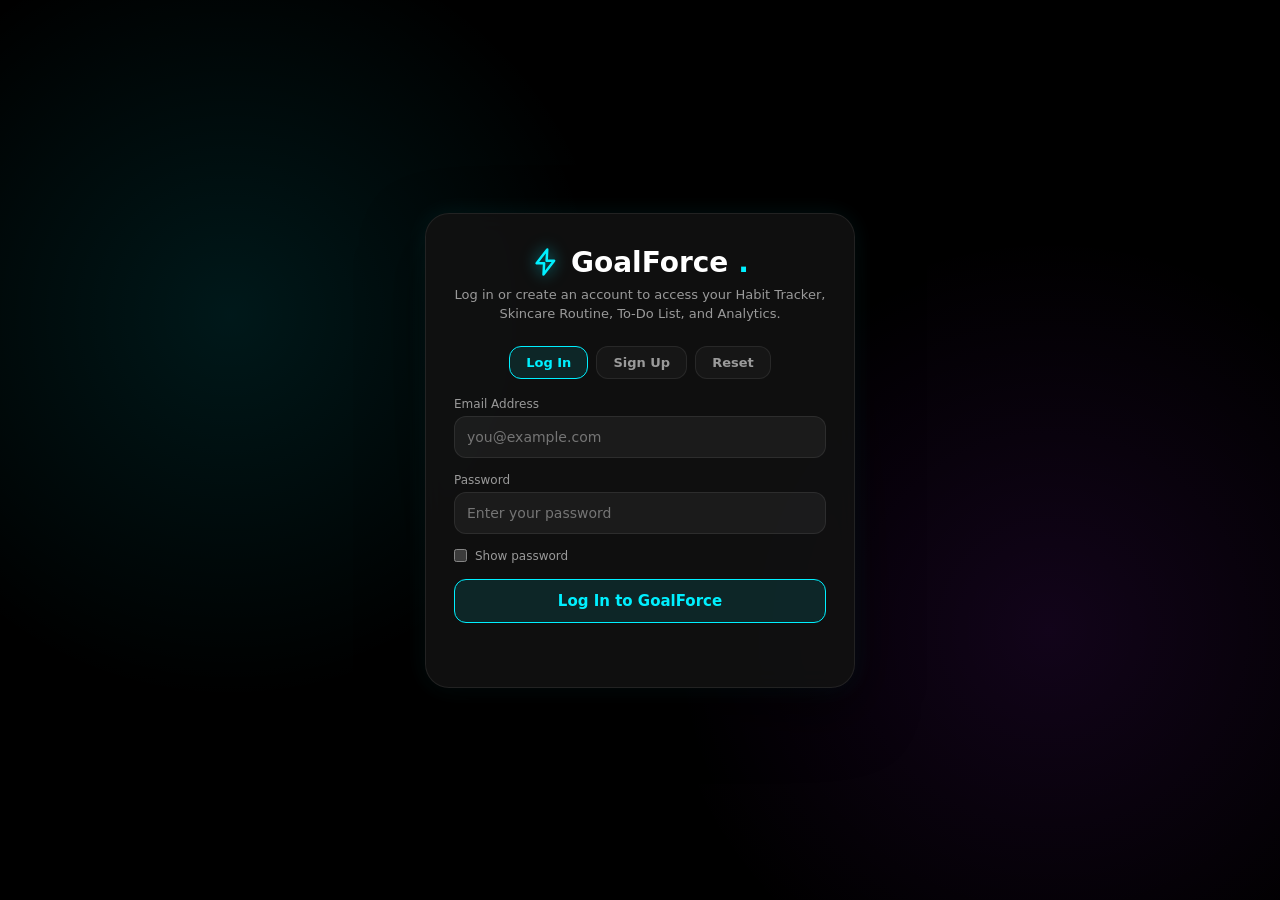
==== index.html @ 04f646ef "Add files via upload" ====
<!DOCTYPE html>
<html lang="en">
<head>
    <meta charset="UTF-8">
    <meta name="viewport" content="width=device-width, initial-scale=1.0, viewport-fit=cover">
    <meta http-equiv="Content-Security-Policy" content="default-src 'self'; script-src 'self' 'unsafe-inline'; style-src 'self' 'unsafe-inline'; img-src 'self' data: blob:; media-src 'self' data: blob:; font-src 'self' data:; connect-src 'self' https://*.supabase.co; manifest-src 'self'; worker-src 'self'; base-uri 'self'; form-action 'self'; object-src 'none'">
    <meta name="theme-color" content="#000000">
    <meta name="description" content="GoalForce - a gamified habit tracker with levels, badges, tasks and focus tools.">
    <meta name="mobile-web-app-capable" content="yes">
    <meta name="apple-mobile-web-app-capable" content="yes">
    <meta name="apple-mobile-web-app-title" content="GoalForce">
    <link rel="manifest" href="manifest.webmanifest">
    <link rel="icon" href="icons/icon-192.png">
    <link rel="apple-touch-icon" href="icons/icon-192.png">
    <meta name="apple-mobile-web-app-status-bar-style" content="black-translucent">
    <script>
        try { if (localStorage.getItem('quantumTheme') === 'light') document.documentElement.setAttribute('data-theme', 'light'); } catch (e) {}
    </script>
    <title>GoalForce - Gamified Habit Tracker</title>
    <style>
        /* Offline-first: use system fallbacks instead of requiring a remote font request. */

        :root {
            color-scheme: dark;
            --app-font: 'Outfit', system-ui, -apple-system, BlinkMacSystemFont, 'Segoe UI', sans-serif;
            --tint: 255, 255, 255;
            --bg-base: #000000;
            --bg-card: rgba(18, 18, 18, 0.85);
            --bg-card-hover: rgba(30, 30, 30, 0.9);
            --sidebar-bg: rgba(0, 0, 0, 0.9);
            --nav-bg: rgba(0, 0, 0, 0.95);
            --modal-bg: #0b0b0b;
            --text-main: #ffffff;
            --text-muted: #9a9a9a;
            --neon-cyan: #00f0ff;
            --neon-purple: #b026ff;
            --neon-green: #00ff88;
            --neon-yellow: #ffcc00;
            --neon-red: #ff3366;
            --border-color: rgba(var(--tint), 0.08);
            --glass-blur: blur(12px);
        }

        /* WHITE THEME */
        :root[data-theme="light"] {
            color-scheme: light;
            --tint: 0, 0, 0;
            --bg-base: #f4f5f7;
            --bg-card: rgba(255, 255, 255, 0.95);
            --bg-card-hover: rgba(240, 240, 240, 0.95);
            --sidebar-bg: rgba(255, 255, 255, 0.95);
            --nav-bg: rgba(255, 255, 255, 0.97);
            --modal-bg: #ffffff;
            --text-main: #111111;
            --text-muted: #5f6573;
            --neon-cyan: #0097a7;
            --neon-purple: #8e24aa;
            --neon-green: #00a86b;
            --neon-yellow: #b8860b;
            --neon-red: #e0224f;
        }
        :root[data-theme="light"] body {
            background-image: radial-gradient(circle at 15% 50%, rgba(0, 151, 167, 0.06), transparent 25%),
                              radial-gradient(circle at 85% 30%, rgba(142, 36, 170, 0.05), transparent 25%);
        }
        :root[data-theme="light"] .panel,
        :root[data-theme="light"] .stat-card,
        :root[data-theme="light"] .calendar-section,
        :root[data-theme="light"] .user-profile { box-shadow: 0 2px 12px rgba(0, 0, 0, 0.06); }
        :root[data-theme="light"] .modal-overlay { background: rgba(0, 0, 0, 0.45); }

        * {
            margin: 0;
            padding: 0;
            box-sizing: border-box;
            font-family: var(--app-font);
            user-select: none;
            -webkit-tap-highlight-color: transparent;
        }

        /* --- SVG Icon base --- */
        .icon {
            width: 20px;
            height: 20px;
            stroke: currentColor;
            stroke-width: 2;
            fill: none;
            stroke-linecap: round;
            stroke-linejoin: round;
            flex-shrink: 0;
            vertical-align: middle;
        }
        .icon-sm { width: 16px; height: 16px; }

        body {
            background-color: var(--bg-base);
            background-image: radial-gradient(circle at 15% 50%, rgba(0, 240, 255, 0.05), transparent 25%),
                              radial-gradient(circle at 85% 30%, rgba(176, 38, 255, 0.05), transparent 25%);
            color: var(--text-main);
            min-height: 100vh;
            display: flex;
            overflow-x: hidden;
        }

        /* --- SIDEBAR --- */
        .sidebar {
            width: 260px;
            height: 100vh;
            position: fixed;
            left: 0; top: 0;
            background: var(--sidebar-bg);
            backdrop-filter: var(--glass-blur);
            border-right: 1px solid var(--border-color);
            padding: 20px;
            display: flex;
            flex-direction: column;
            z-index: 100;
            transition: transform 0.3s ease;
        }

        .logo {
            font-size: 24px;
            font-weight: 700;
            color: var(--text-main);
            margin-bottom: 40px;
            display: flex;
            align-items: center;
            gap: 10px;
        }
        .logo .icon {
            width: 26px;
            height: 26px;
            color: var(--neon-cyan);
            filter: drop-shadow(0 0 6px rgba(0, 240, 255, 0.6));
        }
        .logo span { color: var(--neon-cyan); }

        .nav-links { display: flex; flex-direction: column; gap: 10px; flex-grow: 1; }
        .nav-item {
            padding: 12px 15px;
            border-radius: 12px;
            color: var(--text-muted);
            text-decoration: none;
            display: flex;
            align-items: center;
            gap: 15px;
            cursor: pointer;
            transition: all 0.3s ease;
            font-weight: 500;
        }
        .nav-item:hover, .nav-item.active {
            background: rgba(0, 240, 255, 0.1);
            color: var(--neon-cyan);
        }
        .nav-item.active { border-left: 3px solid var(--neon-cyan); }

        /* --- MAIN CONTENT --- */
        .main-content {
            margin-left: 260px;
            padding: 30px 40px;
            width: calc(100% - 260px);
            display: flex;
            flex-direction: column;
            gap: 25px;
            padding-bottom: 100px;
        }

        .page-section { display: none; animation: fadeIn 0.4s ease; }
        .page-section.active { display: flex; flex-direction: column; gap: 25px; }
        @keyframes fadeIn { from { opacity: 0; transform: translateY(10px); } to { opacity: 1; transform: translateY(0); } }

        /* Header */
        .top-header {
            display: flex;
            justify-content: space-between;
            align-items: flex-end;
        }
        .top-header h1 { font-size: 32px; font-weight: 600; }
        .top-header p { color: var(--text-muted); margin-top: 5px; }

        .user-profile {
            display: flex;
            align-items: center;
            gap: 15px;
            background: var(--bg-card);
            padding: 10px 20px;
            border-radius: 50px;
            border: 1px solid var(--border-color);
            backdrop-filter: var(--glass-blur);
        }
        .avatar {
            width: 40px; height: 40px;
            border-radius: 50%;
            background: linear-gradient(135deg, var(--neon-purple), var(--neon-cyan));
            display: flex; justify-content: center; align-items: center;
            font-weight: bold; font-size: 18px;
        }

        /* Gamification Stats */
        .stats-grid {
            display: grid;
            grid-template-columns: repeat(auto-fit, minmax(165px, 1fr));
            gap: 16px;
        }
        .stat-card {
            background: var(--bg-card);
            border: 1px solid var(--border-color);
            border-radius: 20px;
            padding: 20px;
            backdrop-filter: var(--glass-blur);
            position: relative;
            overflow: hidden;
            transition: transform 0.3s ease;
        }
        .stat-card:hover { transform: translateY(-5px); border-color: rgba(0, 240, 255, 0.3); }
        .stat-title { color: var(--text-muted); font-size: 14px; margin-bottom: 10px; font-weight: 500; }
        .stat-value { font-size: 28px; font-weight: 700; display: flex; align-items: baseline; gap: 5px; }
        .stat-value span { font-size: 14px; color: var(--text-muted); font-weight: 400; }

        .level-bar-container {
            margin-top: 15px;
            height: 8px;
            background: rgba(var(--tint), 0.1);
            border-radius: 10px;
            overflow: hidden;
        }
        .level-bar-fill {
            height: 100%;
            background: linear-gradient(90deg, var(--neon-cyan), var(--neon-purple));
            width: 0%;
            border-radius: 10px;
            box-shadow: 0 0 10px var(--neon-cyan);
            transition: width 0.5s ease;
        }

        /* Layout Grids */
        .workspace { display: grid; grid-template-columns: 2fr 1fr; gap: 25px; }
        .panel {
            background: var(--bg-card);
            border: 1px solid var(--border-color);
            border-radius: 24px;
            padding: 25px;
            backdrop-filter: var(--glass-blur);
        }
        .panel-header {
            display: flex;
            justify-content: space-between;
            align-items: center;
            margin-bottom: 20px;
        }
        .panel-title { font-size: 18px; font-weight: 600; }

        .btn-primary {
            background: rgba(0, 240, 255, 0.1);
            color: var(--neon-cyan);
            border: 1px solid var(--neon-cyan);
            padding: 8px 16px;
            border-radius: 12px;
            cursor: pointer;
            font-weight: 600;
            transition: all 0.3s;
        }
        .btn-primary:hover { background: var(--neon-cyan); color: var(--bg-base); box-shadow: 0 0 15px var(--neon-cyan); }

        /* Habit List */
        .habit-list { display: flex; flex-direction: column; gap: 12px; }
        .habit-row {
            display: flex;
            align-items: center;
            padding: 15px;
            background: rgba(var(--tint), 0.02);
            border-radius: 16px;
            border: 1px solid transparent;
            transition: all 0.3s;
            animation: slideIn 0.3s ease-out;
        }
        @keyframes slideIn { from { opacity: 0; transform: translateX(-10px); } to { opacity: 1; transform: translateX(0); } }
        .habit-row:hover { background: rgba(var(--tint), 0.04); border-color: rgba(var(--tint), 0.1); }
        .habit-row.completed { opacity: 0.6; }
        .habit-row.completed h3 { text-decoration: line-through; color: var(--text-muted); }

        .habit-info { flex-grow: 1; margin-left: 15px; }
        .habit-info h3 { font-size: 16px; font-weight: 500; margin-bottom: 4px; transition: all 0.3s; }
        .habit-info p { font-size: 12px; color: var(--text-muted); display: flex; gap: 10px; align-items: center;}
        .habit-xp { color: var(--neon-yellow); font-weight: 600; font-size: 12px; background: rgba(255, 204, 0, 0.1); padding: 2px 8px; border-radius: 10px;}

        .habit-actions { display: flex; gap: 8px; opacity: 0; transition: opacity 0.2s; margin-right: 15px;}
        .habit-row:hover .habit-actions { opacity: 1; }
        .action-btn { background: transparent; border: none; cursor: pointer; opacity: 0.5; transition: all 0.2s; display: flex; align-items: center; justify-content: center; padding: 4px; color: var(--text-main); }
        .action-btn:hover { opacity: 1; transform: scale(1.1); }
        .btn-edit:hover { color: var(--neon-cyan); }
        .btn-delete:hover { color: var(--neon-red); }

        .custom-checkbox {
            width: 32px; height: 32px;
            border-radius: 50%;
            border: 2px solid var(--text-muted);
            display: flex; justify-content: center; align-items: center;
            cursor: pointer;
            transition: all 0.3s cubic-bezier(0.175, 0.885, 0.32, 1.275);
            font-size: 16px;
            color: transparent;
            flex-shrink: 0;
        }
        .custom-checkbox:active { transform: scale(0.8); }
        .custom-checkbox.checked {
            background: var(--neon-green);
            border-color: var(--neon-green);
            color: var(--bg-base);
            box-shadow: 0 0 15px rgba(0, 255, 136, 0.4);
            transform: scale(1.1);
        }

        /* Circular Progress */
        .circle-wrap { position: relative; width: 140px; height: 140px; margin: 0 auto; }
        .circle-wrap svg { transform: rotate(-90deg); width: 140px; height: 140px; }
        .circle-bg { fill: none; stroke: rgba(var(--tint), 0.1); stroke-width: 10; }
        .circle-progress { fill: none; stroke: var(--neon-cyan); stroke-width: 10; stroke-dasharray: 440; stroke-dashoffset: 440; stroke-linecap: round; transition: stroke-dashoffset 1s ease, stroke 0.5s; }
        .circle-text { position: absolute; top: 50%; left: 50%; transform: translate(-50%, -50%); font-size: 28px; font-weight: 700; }

        /* Analytics Chart */
        .bars { display: flex; align-items: flex-end; gap: 8px; height: 120px; margin-top: 15px; width: 100%; justify-content: space-between;}
        .bar-wrapper { flex: 1; display: flex; flex-direction: column; align-items: center; gap: 5px; height: 100%; justify-content: flex-end;}
        .bar { width: 100%; background: rgba(var(--tint), 0.1); border-radius: 5px 5px 0 0; transition: height 0.5s; min-height: 5px;}
        .bar.active { background: var(--neon-cyan); box-shadow: 0 0 10px var(--neon-cyan); }
        .bar-label { font-size: 10px; color: var(--text-muted); }

        /* --- MONTHLY CALENDAR GRID --- */
        .calendar-section {
            background: var(--bg-card);
            border: 1px solid var(--border-color);
            border-radius: 24px;
            padding: 25px;
            backdrop-filter: var(--glass-blur);
            overflow: hidden;
            display: flex;
            flex-direction: column;
        }
        .calendar-scroll-container {
            overflow-x: auto;
            padding-bottom: 10px;
        }
        .calendar-scroll-container::-webkit-scrollbar { height: 8px; }
        .calendar-scroll-container::-webkit-scrollbar-track { background: rgba(var(--tint), 0.05); border-radius: 10px; }
        .calendar-scroll-container::-webkit-scrollbar-thumb { background: var(--text-muted); border-radius: 10px; }
        .calendar-scroll-container::-webkit-scrollbar-thumb:hover { background: var(--neon-cyan); }

        .calendar-grid {
            display: grid;
            grid-template-columns: 160px repeat(var(--cal-days, 31), 35px);
            gap: 8px;
            min-width: max-content;
            align-items: center;
        }

        .cal-header-cell {
            text-align: center;
            font-size: 11px;
            color: var(--text-muted);
            font-weight: 500;
            padding-bottom: 8px;
            display: flex;
            flex-direction: column;
            align-items: center;
            justify-content: center;
            line-height: 1.25;
        }
        .cal-header-cell .cal-dow {
            font-size: 9px;
            opacity: 0.7;
            text-transform: uppercase;
        }
        .cal-header-cell.today { color: var(--neon-cyan); font-weight: 700; }
        .cal-header-cell.cal-sticky-head {
            flex-direction: row;
            justify-content: flex-start;
            text-align: left;
            position: sticky;
            left: 0;
            z-index: 3;
            background: var(--modal-bg);
            padding: 4px 10px 8px 4px;
            border-right: 1px solid var(--border-color);
        }

        .cal-habit-name {
            font-size: 13px;
            font-weight: 500;
            display: flex;
            align-items: center;
            white-space: nowrap;
            overflow: hidden;
            text-overflow: ellipsis;
            padding: 0 10px 0 4px;
            height: 35px;
            position: sticky;
            left: 0;
            z-index: 2;
            background: var(--modal-bg);
            border-right: 1px solid var(--border-color);
        }

        .cal-cell {
            width: 35px; height: 35px;
            border-radius: 8px;
            background: rgba(var(--tint), 0.03);
            border: 1px solid var(--border-color);
            cursor: default;
            transition: all 0.2s;
            display: flex; justify-content: center; align-items: center;
            font-size: 12px;
            color: transparent;
        }

        .cal-cell.completed {
            background: rgba(0, 255, 136, 0.2);
            border-color: var(--neon-green);
            color: var(--neon-green);
            box-shadow: inset 0 0 10px rgba(0, 255, 136, 0.2);
        }
        .cal-cell.completed::after { content: '✓'; font-weight: bold; }
        .cal-cell.missed {
            background: rgba(255, 51, 102, 0.18);
            border-color: var(--neon-red);
            color: var(--neon-red);
            box-shadow: inset 0 0 10px rgba(255, 51, 102, 0.15);
        }
        .cal-cell.missed::after { content: '✕'; font-weight: bold; }

        .cal-cell.today { border: 2px solid var(--neon-purple); }

        /* --- ANALYTICS LINE CHART --- */
        .analytics-chart-container {
            position: relative;
            width: 100%;
            height: 300px;
            margin-top: 20px;
        }
        .analytics-chart-container svg {
            width: 100%; height: 100%;
            overflow: visible;
        }
        .chart-grid-line { stroke: rgba(var(--tint), 0.05); stroke-width: 1; stroke-dasharray: 4; }
        .chart-axis-text { fill: var(--text-muted); font-size: 12px; font-family: var(--app-font); }
        .chart-line { fill: none; stroke: var(--neon-cyan); stroke-width: 3; stroke-linejoin: round; stroke-linecap: round; filter: drop-shadow(0 0 8px rgba(0, 240, 255, 0.6)); }
        .chart-area { fill: url(#areaGradient); opacity: 0.3; }
        .chart-dot { fill: var(--bg-base); stroke: var(--neon-cyan); stroke-width: 3; transition: all 0.3s; cursor: pointer; }
        .chart-dot:hover { r: 6; fill: var(--neon-cyan); filter: drop-shadow(0 0 10px var(--neon-cyan)); }

        /* Modal */
        .modal-overlay {
            position: fixed; top: 0; left: 0; right: 0; bottom: 0;
            background: rgba(0,0,0,0.8); backdrop-filter: blur(5px);
            display: none; justify-content: center; align-items: center;
            z-index: 1000; opacity: 0; transition: opacity 0.3s;
        }
        .modal-overlay.show { display: flex; opacity: 1; }
        .modal-content {
            background: var(--modal-bg);
            border: 1px solid var(--border-color);
            padding: 30px; border-radius: 20px; width: 90%; max-width: 400px;
            box-shadow: 0 20px 50px rgba(0,0,0,0.5);
            transform: translateY(20px); transition: transform 0.3s;
        }
        .modal-overlay.show .modal-content { transform: translateY(0); }
        .input-group { margin-bottom: 15px; }
        .input-group label { display: block; font-size: 12px; color: var(--text-muted); margin-bottom: 5px; }
        .input-group input, .input-group select {
            width: 100%; padding: 12px; border-radius: 10px;
            background: rgba(var(--tint), 0.05); border: 1px solid var(--border-color);
            color: var(--text-main); outline: none; font-family: var(--app-font); font-size: 14px;
        }
        .input-group input:focus, .input-group select:focus { border-color: var(--neon-cyan); box-shadow: 0 0 10px rgba(0,240,255,0.2); }

        /* Toast Notification */
        .toast {
            position: fixed; top: 20px; left: 50%; transform: translateX(-50%) translateY(-100px);
            background: var(--bg-card); border: 1px solid var(--neon-cyan); color: var(--neon-cyan);
            padding: 12px 24px; border-radius: 50px; font-weight: 600; z-index: 2000;
            box-shadow: 0 0 20px rgba(0,240,255,0.3); transition: transform 0.3s cubic-bezier(0.175, 0.885, 0.32, 1.275);
            display: flex; align-items: center; gap: 8px;
        }
        .toast.show { transform: translateX(-50%) translateY(0); }

        /* Mobile Nav */
        .mobile-nav {
            display: none;
            position: fixed; bottom: 0; left: 0; right: 0;
            background: var(--nav-bg); backdrop-filter: blur(10px);
            border-top: 1px solid var(--border-color);
            padding: 10px 20px; justify-content: space-around; z-index: 100;
        }
        .mobile-nav-item { display: flex; flex-direction: column; align-items: center; font-size: 10px; color: var(--text-muted); gap: 4px; cursor: pointer;}
        .mobile-nav-item.active { color: var(--neon-cyan); }
        .mobile-nav-icon { display: flex; align-items: center; justify-content: center; }

        /* --- ACHIEVEMENTS / BADGES --- */
        .badge-summary-bar { height: 8px; background: rgba(var(--tint), 0.1); border-radius: 10px; overflow: hidden; margin-top: 12px; }
        .badge-summary-fill { height: 100%; width: 0%; background: linear-gradient(90deg, var(--neon-yellow), var(--neon-purple)); border-radius: 10px; transition: width 0.5s ease; }
        .next-goal { display: flex; align-items: center; gap: 18px; border-color: rgba(255, 204, 0, 0.25); }
        .next-goal-label { font-size: 12px; color: var(--neon-yellow); font-weight: 600; letter-spacing: 1px; text-transform: uppercase; margin-bottom: 4px; }
        .next-goal-title { font-size: 18px; font-weight: 600; }
        .next-goal-text { font-size: 13px; color: var(--text-muted); margin-top: 3px; }
        .achievements-grid { display: grid; grid-template-columns: repeat(auto-fill, minmax(200px, 1fr)); gap: 18px; }
        .badge-card {
            --bc: var(--neon-cyan);
            background: rgba(var(--tint), 0.03);
            border: 1px solid var(--border-color);
            border-radius: 20px;
            padding: 22px 16px;
            text-align: center;
            display: flex; flex-direction: column; align-items: center; gap: 6px;
            transition: transform 0.3s ease, border-color 0.3s ease;
        }
        .badge-card:hover { transform: translateY(-4px); }
        .badge-icon {
            width: 64px; height: 64px; border-radius: 50%;
            display: flex; align-items: center; justify-content: center;
            background: rgba(var(--tint), 0.06);
            color: var(--text-muted);
            margin-bottom: 8px;
            position: relative;
        }
        .badge-icon .icon { width: 28px; height: 28px; }
        .badge-card.locked .badge-icon { filter: grayscale(1); opacity: 0.6; }
        .badge-card.locked .badge-title { color: var(--text-muted); }
        .badge-card.unlocked { border-color: var(--bc); box-shadow: 0 0 20px rgba(var(--tint), 0.03); }
        .badge-card.unlocked .badge-icon {
            color: var(--bc);
            background: rgba(var(--tint), 0.08);
            box-shadow: 0 0 18px var(--bc), inset 0 0 12px rgba(var(--tint), 0.05);
        }
        .badge-title { font-size: 16px; font-weight: 600; }
        .badge-desc { font-size: 12px; color: var(--text-muted); min-height: 32px; }
        .badge-progress { width: 100%; margin-top: 6px; }
        .badge-progress-bar { height: 6px; background: rgba(var(--tint), 0.1); border-radius: 10px; overflow: hidden; }
        .badge-progress-fill { height: 100%; background: var(--bc); border-radius: 10px; transition: width 0.5s ease; }
        .badge-progress-text { font-size: 11px; color: var(--text-muted); margin-top: 5px; }
        .badge-unlocked-text { font-size: 11px; color: var(--neon-green); margin-top: 6px; font-weight: 600; }

        /* --- JOURNAL --- */
        textarea, input { user-select: text; }
        .input-group textarea {
            width: 100%; padding: 12px; border-radius: 10px; resize: vertical; min-height: 80px;
            background: rgba(var(--tint), 0.05); border: 1px solid var(--border-color);
            color: var(--text-main); outline: none; font-family: var(--app-font); font-size: 14px; line-height: 1.5;
        }
        .input-group textarea:focus { border-color: var(--neon-cyan); box-shadow: 0 0 10px rgba(0,240,255,0.2); }
        .mood-row { display: flex; gap: 10px; flex-wrap: wrap; margin-bottom: 20px; }
        .mood-btn {
            --mc: var(--neon-cyan);
            flex: 1; min-width: 80px; padding: 10px 14px; border-radius: 12px; cursor: pointer;
            background: rgba(var(--tint), 0.03); border: 1px solid var(--border-color);
            color: var(--text-muted); font-weight: 600; font-size: 14px; transition: all 0.2s;
        }
        .mood-btn:hover { border-color: var(--mc); color: var(--mc); }
        .mood-btn.selected { border-color: var(--mc); color: var(--mc); background: rgba(var(--tint), 0.07); box-shadow: 0 0 14px var(--mc); }
        .missed-hint { margin-bottom: 15px; }
        .missed-hint p { font-size: 12px; color: var(--text-muted); margin-bottom: 8px; }
        .missed-chip {
            display: inline-block; margin: 0 6px 6px 0; padding: 5px 12px; border-radius: 20px; cursor: pointer;
            font-size: 12px; color: var(--neon-red); border: 1px solid var(--neon-red); background: rgba(255,51,102,0.1);
            transition: all 0.2s;
        }
        .missed-chip:hover { background: var(--neon-red); color: var(--bg-base); }
        .journal-entry { padding: 16px; border-radius: 16px; background: rgba(var(--tint), 0.03); border: 1px solid var(--border-color); margin-bottom: 12px; }
        .journal-entry-head { display: flex; justify-content: space-between; align-items: center; margin-bottom: 10px; gap: 10px; }
        .journal-entry-date { font-weight: 600; font-size: 14px; }
        .journal-mood-tag { font-size: 11px; font-weight: 600; padding: 3px 10px; border-radius: 10px; border: 1px solid currentColor; }
        .journal-entry-label { font-size: 11px; color: var(--text-muted); text-transform: uppercase; letter-spacing: 0.5px; margin-top: 8px; }
        .journal-entry-text { font-size: 14px; line-height: 1.5; margin-top: 2px; word-break: break-word; user-select: text; }
        .journal-empty { color: var(--text-muted); font-size: 13px; text-align: center; padding: 20px 0; }

        /* --- TASKS --- */
        .task-tabs { display: flex; gap: 8px; flex-wrap: wrap; margin-bottom: 20px; }
        .tab-btn {
            padding: 8px 16px; border-radius: 12px; cursor: pointer; font-weight: 600; font-size: 13px;
            background: rgba(var(--tint), 0.03); border: 1px solid var(--border-color); color: var(--text-muted);
            transition: all 0.2s;
        }
        .tab-btn:hover { color: var(--neon-cyan); border-color: var(--neon-cyan); }
        .tab-btn.active { color: var(--neon-cyan); border-color: var(--neon-cyan); background: rgba(0,240,255,0.1); }
        .task-tag {
            --tc: var(--neon-cyan);
            font-size: 11px; font-weight: 600; padding: 2px 8px; border-radius: 10px;
            color: var(--tc); border: 1px solid var(--tc); background: rgba(var(--tint), 0.04);
        }
        .task-row-actions { display: flex; gap: 8px; }
        .task-empty { color: var(--text-muted); font-size: 13px; text-align: center; padding: 25px 0; }
        .quick-row { display: flex; gap: 8px; margin-top: 8px; flex-wrap: wrap; }
        .quick-chip {
            padding: 4px 12px; border-radius: 20px; cursor: pointer; font-size: 12px;
            color: var(--neon-cyan); border: 1px solid var(--neon-cyan); background: rgba(0,240,255,0.1);
            transition: all 0.2s;
        }
        .quick-chip:hover { background: var(--neon-cyan); color: var(--bg-base); }
        .weekday-row { display: flex; gap: 6px; flex-wrap: wrap; }
        .weekday-btn {
            flex: 1; min-width: 44px; padding: 8px 0; border-radius: 10px; cursor: pointer; font-weight: 600; font-size: 12px;
            background: rgba(var(--tint), 0.03); border: 1px solid var(--border-color); color: var(--text-muted);
            transition: all 0.2s;
        }
        .weekday-btn.selected { color: var(--neon-purple); border-color: var(--neon-purple); background: rgba(176,38,255,0.15); }

        /* --- LEVELS / LEVEL-UP --- */
        .level-grid { display: grid; grid-template-columns: repeat(auto-fill, minmax(170px, 1fr)); gap: 12px; }
        .level-card {
            padding: 14px; border-radius: 16px; background: rgba(var(--tint), 0.03);
            border: 1px solid var(--border-color); transition: transform 0.3s;
        }
        .level-card:hover { transform: translateY(-3px); }
        .level-card .lv-num { font-size: 12px; color: var(--text-muted); font-weight: 600; }
        .level-card .lv-rank { font-size: 16px; font-weight: 600; margin: 2px 0; }
        .level-card .lv-xp { font-size: 12px; color: var(--text-muted); }
        .level-card .lv-status { font-size: 11px; font-weight: 600; margin-top: 8px; color: var(--text-muted); }
        .level-card.done { border-color: var(--neon-green); }
        .level-card.done .lv-status { color: var(--neon-green); }
        .level-card.current { border-color: var(--neon-cyan); box-shadow: 0 0 16px rgba(0, 240, 255, 0.25); }
        .level-card.current .lv-status { color: var(--neon-cyan); }
        .level-card.locked { opacity: 0.55; }
        .lv-bar { height: 5px; border-radius: 10px; background: rgba(var(--tint), 0.1); margin-top: 8px; overflow: hidden; }
        .lv-bar > div { height: 100%; background: linear-gradient(90deg, var(--neon-cyan), var(--neon-purple)); border-radius: 10px; }

        .levelup-card { text-align: center; position: relative; }
        .levelup-title { font-size: 28px; font-weight: 700; color: var(--neon-yellow); letter-spacing: 1px; }
        .levelup-sub { color: var(--text-muted); font-size: 14px; margin-top: 4px; }
        .levelup-badge {
            width: 100px; height: 100px; border-radius: 50%; margin: 18px auto;
            display: flex; align-items: center; justify-content: center;
            font-size: 44px; font-weight: 700; color: #fff;
            background: linear-gradient(135deg, var(--neon-purple), var(--neon-cyan));
            box-shadow: 0 0 35px var(--neon-cyan);
            animation: lvPop 0.7s cubic-bezier(0.175, 0.885, 0.32, 1.275);
        }
        @keyframes lvPop { from { transform: scale(0) rotate(-180deg); opacity: 0; } to { transform: scale(1) rotate(0); opacity: 1; } }
        .confetti-piece {
            position: fixed; top: -20px; width: 8px; height: 14px; z-index: 3001; pointer-events: none;
            animation: confettiFall linear forwards;
        }
        @keyframes confettiFall { to { transform: translateY(110vh) rotate(720deg); } }

        /* --- NOTIFICATIONS --- */
        .notify-stack {
            position: fixed; top: 20px; right: 20px; width: 340px; z-index: 2500;
            display: flex; flex-direction: column; gap: 10px; pointer-events: none;
        }
        .notify {
            --nc: var(--neon-cyan);
            pointer-events: auto; position: relative; overflow: hidden;
            display: flex; align-items: center; gap: 12px;
            padding: 14px 40px 16px 14px; border-radius: 16px;
            background: var(--bg-card); backdrop-filter: var(--glass-blur);
            border: 1px solid var(--border-color); border-left: 4px solid var(--nc);
            box-shadow: 0 10px 30px rgba(0, 0, 0, 0.35);
            animation: notifyIn 0.4s cubic-bezier(0.175, 0.885, 0.32, 1.275);
            cursor: pointer;
        }
        .notify.leaving { animation: notifyOut 0.3s ease forwards; }
        @keyframes notifyIn { from { opacity: 0; transform: translateX(60px) scale(0.95); } to { opacity: 1; transform: translateX(0) scale(1); } }
        @keyframes notifyOut { to { opacity: 0; transform: translateX(60px) scale(0.95); } }
        .notify-icon {
            width: 38px; height: 38px; border-radius: 12px; flex-shrink: 0;
            display: flex; align-items: center; justify-content: center;
            color: var(--nc); background: rgba(var(--tint), 0.07); box-shadow: 0 0 14px var(--nc);
        }
        .notify-title { font-weight: 600; font-size: 14px; color: var(--text-main); }
        .notify-msg { font-size: 12px; color: var(--text-muted); margin-top: 2px; line-height: 1.4; word-break: break-word; }
        .notify-close {
            position: absolute; top: 8px; right: 10px; background: none; border: none; cursor: pointer;
            color: var(--text-muted); font-size: 18px; line-height: 1;
        }
        .notify-close:hover { color: var(--text-main); }
        .notify-bar {
            position: absolute; left: 0; bottom: 0; height: 3px; width: 100%; background: var(--nc);
            transform-origin: left; animation: notifyBar linear forwards;
        }
        @keyframes notifyBar { from { transform: scaleX(1); } to { transform: scaleX(0); } }

        /* --- SETTINGS --- */
        .setting-line { display: flex; justify-content: space-between; align-items: center; gap: 15px; margin-bottom: 18px; }
        .setting-title { font-weight: 600; font-size: 15px; }
        .setting-desc { font-size: 12px; color: var(--text-muted); margin-top: 2px; }
        .switch { position: relative; display: inline-block; width: 46px; height: 26px; flex-shrink: 0; }
        .switch input { opacity: 0; width: 0; height: 0; }
        .switch-slider { position: absolute; inset: 0; border-radius: 26px; background: rgba(var(--tint), 0.18); transition: 0.3s; cursor: pointer; }
        .switch-slider::before { content: ''; position: absolute; height: 20px; width: 20px; left: 3px; top: 3px; border-radius: 50%; background: #fff; transition: 0.3s; }
        .switch input:checked + .switch-slider { background: var(--neon-cyan); }
        .switch input:checked + .switch-slider::before { transform: translateX(20px); }
        .volume-row { display: flex; align-items: center; gap: 12px; margin-bottom: 20px; }
        .volume-row input[type="range"] { flex: 1; accent-color: var(--neon-cyan); }
        .sound-row {
            display: flex; justify-content: space-between; align-items: center; gap: 12px; flex-wrap: wrap;
            padding: 14px; border-radius: 16px; margin-bottom: 10px;
            background: rgba(var(--tint), 0.03); border: 1px solid var(--border-color);
        }
        .sound-row-title { font-weight: 600; font-size: 14px; }
        .sound-row-desc { font-size: 12px; color: var(--text-muted); margin-top: 2px; max-width: 280px; }
        .sound-row-controls { display: flex; align-items: center; gap: 8px; flex-wrap: wrap; }
        .sound-row select {
            padding: 9px 10px; border-radius: 10px; min-width: 150px; max-width: 220px;
            background: rgba(var(--tint), 0.06); border: 1px solid var(--border-color);
            color: var(--text-main); font-family: var(--app-font); font-size: 13px; outline: none;
        }
        .sound-row select:focus { border-color: var(--neon-cyan); }
        .icon-btn {
            width: 36px; height: 36px; border-radius: 10px; cursor: pointer; flex-shrink: 0;
            display: flex; align-items: center; justify-content: center;
            background: rgba(var(--tint), 0.05); border: 1px solid var(--border-color); color: var(--text-muted);
            transition: all 0.2s;
        }
        .icon-btn:hover { color: var(--neon-cyan); border-color: var(--neon-cyan); }

        /* --- BADGES (NEW LOOK) --- */
        .bd-banner {
            --bn: var(--neon-cyan);
            display: flex; align-items: center; gap: 14px; padding: 16px 18px; border-radius: 18px;
            border: 1px solid var(--bn); background: rgba(var(--tint), 0.04);
            box-shadow: 0 0 18px rgba(var(--tint), 0.04);
        }
        .bd-banner.warn { --bn: var(--neon-red); }
        .bd-banner.good { --bn: var(--neon-green); }
        .bd-banner-icon {
            width: 44px; height: 44px; border-radius: 14px; flex-shrink: 0; color: var(--bn);
            display: flex; align-items: center; justify-content: center;
            background: rgba(var(--tint), 0.06); box-shadow: 0 0 14px var(--bn);
        }
        .bd-banner-title { font-weight: 600; font-size: 15px; }
        .bd-banner-text { font-size: 13px; color: var(--text-muted); margin-top: 2px; line-height: 1.4; }

        .bd-hero { display: flex; justify-content: space-between; align-items: center; gap: 24px; flex-wrap: wrap; }
        .bd-hero-main { display: flex; align-items: center; gap: 18px; flex: 1; min-width: 260px; }
        .bd-hero-label { font-size: 12px; font-weight: 600; letter-spacing: 1px; text-transform: uppercase; color: var(--neon-yellow); margin-bottom: 4px; }
        .bd-hero-title { font-size: 20px; font-weight: 600; }
        .bd-hero-text { font-size: 13px; color: var(--text-muted); margin-top: 3px; line-height: 1.4; }
        .bd-hero-bar { height: 8px; border-radius: 10px; background: rgba(var(--tint), 0.1); margin-top: 10px; overflow: hidden; max-width: 320px; }
        .bd-hero-bar > div { height: 100%; border-radius: 10px; background: var(--bc); transition: width 0.5s; }
        .bd-hero-side { text-align: center; min-width: 120px; }
        .bd-count { font-size: 40px; font-weight: 700; line-height: 1; }
        .bd-count span { font-size: 18px; color: var(--text-muted); font-weight: 500; }
        .bd-count-label { font-size: 12px; color: var(--text-muted); margin-top: 4px; }

        .bd-ring { --bc: var(--neon-cyan); position: relative; width: 84px; height: 84px; flex-shrink: 0; }
        .bd-ring-svg { width: 84px; height: 84px; transform: rotate(-90deg); }
        .bd-ring-bg { fill: none; stroke: rgba(var(--tint), 0.1); stroke-width: 6; }
        .bd-ring-fg { fill: none; stroke: var(--bc); stroke-width: 6; stroke-linecap: round; transition: stroke-dashoffset 0.6s; }
        .bd-ring-icon {
            position: absolute; inset: 0; display: flex; align-items: center; justify-content: center; color: var(--bc);
        }
        .bd-ring-icon .icon { width: 30px; height: 30px; }

        .bd-grid { display: grid; grid-template-columns: repeat(auto-fill, minmax(190px, 1fr)); gap: 16px; }
        .bd-card {
            --bc: var(--neon-cyan);
            position: relative; text-align: center; padding: 22px 14px 18px; border-radius: 22px;
            background: rgba(var(--tint), 0.03); border: 1px solid var(--border-color);
            display: flex; flex-direction: column; align-items: center; gap: 4px;
            transition: transform 0.3s, box-shadow 0.3s;
        }
        .bd-card:hover { transform: translateY(-4px); }
        .bd-card .bd-ring { margin-bottom: 8px; }
        .bd-card.locked .bd-ring-icon { opacity: 0.55; }
        .bd-card.locked .bd-title { color: var(--text-muted); }
        .bd-card.unlocked { border-color: var(--bc); box-shadow: 0 0 22px rgba(var(--tint), 0.05), inset 0 0 22px rgba(var(--tint), 0.03); }
        .bd-card.unlocked .bd-ring-fg { filter: drop-shadow(0 0 6px var(--bc)); }
        .bd-card.unlocked .bd-ring-icon { filter: drop-shadow(0 0 8px var(--bc)); }
        .bd-tier {
            position: absolute; top: 12px; left: 12px; font-size: 10px; font-weight: 700; letter-spacing: 0.5px;
            padding: 2px 8px; border-radius: 10px; color: var(--bc); border: 1px solid var(--bc);
        }
        .bd-new {
            position: absolute; top: 12px; right: 12px; font-size: 10px; font-weight: 700;
            padding: 2px 8px; border-radius: 10px; background: var(--neon-green); color: #000;
        }
        .bd-tick {
            position: absolute; top: 12px; right: 12px; width: 22px; height: 22px; border-radius: 50%;
            display: flex; align-items: center; justify-content: center; background: var(--bc); color: #000;
        }
        .bd-tick .icon { width: 13px; height: 13px; stroke-width: 3; }
        .bd-title { font-size: 16px; font-weight: 600; }
        .bd-desc { font-size: 12px; color: var(--text-muted); line-height: 1.4; }
        .bd-meta { margin-top: 8px; font-size: 12px; font-weight: 600; padding: 5px 12px; border-radius: 20px; background: rgba(var(--tint), 0.06); color: var(--text-main); }
        .bd-card.unlocked .bd-meta { color: var(--neon-green); background: transparent; padding: 5px 0; }

        /* --- EXTRAS --- */
        .ws-col { display: flex; flex-direction: column; gap: 25px; min-width: 0; }
        .cal-cell.rest { background: rgba(var(--tint), 0.07); border-color: transparent; }
        .cal-cell.rest::after { content: '-'; color: var(--text-muted); }
        :root.hc { --text-muted: #d0d0d0; --border-color: rgba(var(--tint), 0.4); }
        :root.rm *, :root.rm *::before, :root.rm *::after { animation: none !important; transition: none !important; }
        .theme-grid { display: grid; grid-template-columns: repeat(auto-fill, minmax(120px, 1fr)); gap: 10px; }
        .theme-card { padding: 12px; border-radius: 14px; text-align: center; cursor: pointer; border: 1px solid var(--border-color); background: rgba(var(--tint), 0.03); transition: all 0.2s; }
        .theme-card:hover { border-color: var(--neon-cyan); }
        .theme-card.selected { border-color: var(--neon-cyan); box-shadow: 0 0 14px var(--neon-cyan); }
        .theme-card.locked { opacity: 0.5; }
        .theme-sw { height: 36px; border-radius: 10px; margin-bottom: 8px; border: 1px solid var(--border-color); }
        .theme-name { font-size: 13px; font-weight: 600; }
        .theme-lv { font-size: 11px; color: var(--text-muted); margin-top: 2px; }
        .search-result { padding: 10px 12px; border-radius: 10px; cursor: pointer; font-size: 14px; border: 1px solid var(--border-color); margin-bottom: 8px; }
        .search-result:hover { border-color: var(--neon-cyan); }
        .search-tag { font-size: 10px; font-weight: 700; color: var(--neon-cyan); margin-right: 8px; text-transform: uppercase; }

        .pill { display: inline-block; padding: 2px 10px; border-radius: 10px; font-size: 11px; font-weight: 700; border: 1px solid currentColor; }
        .mini-bar { height: 8px; border-radius: 10px; background: rgba(var(--tint), 0.1); overflow: hidden; margin: 6px 0; }
        .mini-bar > div { height: 100%; border-radius: 10px; }

        /* --- FIXES: colours, a11y --- */
        :focus-visible { outline: 2px solid var(--neon-cyan); outline-offset: 2px; }
        .cal-cell.editable { cursor: pointer; outline: 1px dashed var(--neon-cyan); }
        .color-dot { width: 30px; height: 30px; border-radius: 50%; cursor: pointer; border: 3px solid transparent; flex-shrink: 0; }
        .color-dot.selected { border-color: var(--text-main); }

        /* --- WATER TRACKER --- */
        .water-layout { display: grid; grid-template-columns: minmax(260px, 360px) 1fr; gap: 25px; align-items: start; }
        .water-side { display: flex; flex-direction: column; gap: 25px; min-width: 0; }
        .body-wrap { position: relative; width: 100%; max-width: 270px; margin: 0 auto; }
        .body-svg { width: 100%; height: auto; display: block; overflow: visible; filter: drop-shadow(0 0 14px rgba(0, 240, 255, 0.28)); transition: filter 0.6s; }
        .body-glass { fill: rgba(var(--tint), 0.05); }
        .body-outline { fill: none; stroke: var(--neon-cyan); stroke-width: 1.4; stroke-linejoin: round; stroke-linecap: round; }
        .body-details path { fill: none; stroke: var(--neon-cyan); stroke-width: 0.8; opacity: 0.32; stroke-linecap: round; }
        .habit-info h3:last-child { margin-bottom: 0; }
        .water-level { transition: transform 1.8s cubic-bezier(0.22, 0.8, 0.3, 1); }
        .wave-back { animation: waveMove 7s linear infinite; }
        .wave-front { animation: waveMove 4.5s linear infinite reverse; }
        @keyframes waveMove { from { transform: translateX(0); } to { transform: translateX(-100px); } }
        .bubble { fill: rgba(255, 255, 255, 0.6); animation: bubbleUp 5s ease-in infinite; }
        @keyframes bubbleUp { 0% { transform: translateY(0); opacity: 0; } 15% { opacity: 0.9; } 100% { transform: translateY(-190px); opacity: 0; } }
        .body-readout { position: absolute; left: 50%; top: 31%; transform: translateX(-50%); text-align: center; pointer-events: none; text-shadow: 0 2px 10px rgba(0, 0, 0, 0.55); }
        .body-readout .pct { font-size: 44px; font-weight: 700; line-height: 1; color: #fff; }
        .body-readout .ml { font-size: 14px; font-weight: 600; margin-top: 4px; color: #e6fbff; }
        .body-readout .sub { font-size: 11px; margin-top: 2px; color: #bdf3ff; letter-spacing: 0.5px; }
        .body-wrap.done .body-svg { filter: drop-shadow(0 0 22px var(--neon-cyan)); }
        .body-wrap.celebrate .body-svg { animation: bodyPulse 0.9s ease-in-out 3; }
        .body-wrap.celebrate::after { content: ''; position: absolute; left: 50%; top: 40%; width: 40px; height: 40px; margin: -20px; border-radius: 50%; border: 3px solid var(--neon-cyan); animation: ringOut 1.6s ease-out 2; pointer-events: none; }
        @keyframes bodyPulse { 50% { transform: scale(1.04); } }
        @keyframes ringOut { from { transform: scale(0.4); opacity: 0.9; } to { transform: scale(7); opacity: 0; } }
        .water-bar { height: 12px; border-radius: 10px; background: rgba(var(--tint), 0.1); overflow: hidden; }
        .water-bar > div { height: 100%; width: 0%; border-radius: 10px; background: linear-gradient(90deg, #7df9ff, #1e6bff); box-shadow: 0 0 12px rgba(0, 240, 255, 0.5); transition: width 1.2s cubic-bezier(0.22, 0.8, 0.3, 1); }
        .water-quick { display: flex; gap: 10px; margin-top: 14px; }
        .water-quick .btn-primary { flex: 1; }
        .water-btn { flex: 1; min-height: 60px; font-size: 18px; border-radius: 16px; }
        @media (max-width: 1024px) { .water-layout { grid-template-columns: 1fr; } }

        /* Responsive */
        @media (max-width: 1024px) {
            .workspace { grid-template-columns: 1fr; }
            .habit-actions { opacity: 1; }
        }
        @media (max-width: 768px) {
            .sidebar { transform: translateX(-100%); }
            .main-content { margin-left: 0; width: 100%; padding: 20px; padding-bottom: 80px; }
            .stats-grid { grid-template-columns: 1fr 1fr; gap: 10px; }
            .stat-value { font-size: 22px; }
            .stats-grid .stat-card:last-child:nth-child(odd) { grid-column: span 2; }
            .top-header h1 { font-size: 24px; }
            .user-profile { display: none; }
            .mobile-nav { display: flex; padding: 10px 6px; }
            .bd-grid { grid-template-columns: 1fr 1fr; gap: 10px; }
            .bd-card { padding: 18px 8px 14px; }
            .bd-hero-side { width: 100%; }
            .notify-stack { left: 12px; right: 12px; width: auto; top: 14px; }
            .sound-row-controls { width: 100%; }
            .sound-row select { flex: 1; max-width: none; }
            .panel { padding: 15px; }
            .achievements-grid { grid-template-columns: 1fr 1fr; gap: 10px; }
            .badge-card { padding: 16px 10px; }
            .calendar-grid { grid-template-columns: 125px repeat(var(--cal-days, 31), 30px); gap: 6px; }
            .cal-cell { width: 30px; height: 30px; }
            .cal-habit-name { height: 30px; font-size: 12px; }
        }

        /* --- MOBILE POLISH --- */
        html { -webkit-text-size-adjust: 100%; }
        body { min-height: 100dvh; overscroll-behavior-y: none; }
        .modal-content { max-height: 90dvh; overflow-y: auto; }
        .more-backdrop { position: fixed; inset: 0; background: rgba(0, 0, 0, 0.5); z-index: 120; display: none; }
        .more-backdrop.show { display: block; }
        .more-sheet {
            position: fixed; left: 0; right: 0; bottom: 0; z-index: 130; display: none;
            background: var(--modal-bg); border-top: 1px solid var(--border-color); border-radius: 22px 22px 0 0;
            padding: 14px 14px calc(18px + env(safe-area-inset-bottom)); box-shadow: 0 -10px 30px rgba(0, 0, 0, 0.35);
        }
        .more-sheet.show { display: block; animation: sheetUp 0.25s ease; }
        @keyframes sheetUp { from { transform: translateY(40px); opacity: 0; } to { transform: translateY(0); opacity: 1; } }
        .more-item { display: flex; align-items: center; gap: 14px; padding: 16px 14px; border-radius: 14px; font-size: 16px; font-weight: 500; cursor: pointer; }
        .more-item:active { background: rgba(var(--tint), 0.08); }
        .more-item .icon { width: 22px; height: 22px; color: var(--neon-cyan); }
        @media (min-width: 769px) { .more-sheet, .more-backdrop { display: none !important; } }
        @media (hover: none) { .stat-card:hover, .bd-card:hover, .level-card:hover, .badge-card:hover, .bd-card:hover { transform: none; } }
        @media (max-width: 768px) {
            input, select, textarea { font-size: 16px !important; }
            .main-content { padding-top: calc(20px + env(safe-area-inset-top)); padding-bottom: calc(96px + env(safe-area-inset-bottom)); }
            .mobile-nav { padding-bottom: calc(8px + env(safe-area-inset-bottom)); }
            .mobile-nav-item { flex: 1; min-width: 0; min-height: 44px; justify-content: center; font-size: 9.5px; white-space: nowrap; }
            .notify-stack { top: calc(10px + env(safe-area-inset-top)); }
            .top-header { flex-wrap: wrap; gap: 12px; align-items: flex-start; }
            .task-tabs { flex-wrap: nowrap; overflow-x: auto; padding-bottom: 4px; -webkit-overflow-scrolling: touch; }
            .tab-btn { white-space: nowrap; flex-shrink: 0; min-height: 40px; }
            .action-btn { padding: 10px; }
            .icon-btn { width: 44px; height: 44px; }
            .btn-primary, .mood-btn { min-height: 44px; }
            .weekday-btn { min-height: 42px; }
            .custom-checkbox { width: 38px; height: 38px; }
            .habit-row { padding: 12px; }
            .modal-content { padding: 22px; }
        }

        /* --- MANDATORY LOGIN GATE --- */
        body.auth-locked .sidebar,
        body.auth-locked .main-content,
        body.auth-locked .mobile-nav,
        body.auth-locked #moreSheet,
        body.auth-locked #moreBackdrop,
        body.auth-locked #welcomeModal,
        body.auth-locked #searchOverlay {
            display: none !important;
            pointer-events: none !important;
        }
        .auth-gate-overlay {
            position: fixed;
            inset: 0;
            z-index: 8500;
            background: var(--bg-base);
            background-image: radial-gradient(circle at 18% 35%, rgba(0, 240, 255, 0.10), transparent 32%),
                              radial-gradient(circle at 82% 70%, rgba(176, 38, 255, 0.10), transparent 32%);
            display: none;
            align-items: center;
            justify-content: center;
            padding: 20px;
            overflow-y: auto;
        }
        body.auth-locked .auth-gate-overlay {
            display: flex !important;
        }
        .auth-gate-card {
            width: 100%;
            max-width: 430px;
            background: var(--bg-card);
            border: 1px solid var(--border-color);
            border-radius: 24px;
            padding: 32px 28px;
            backdrop-filter: var(--glass-blur);
            box-shadow: 0 24px 60px rgba(0, 0, 0, 0.55), 0 0 25px rgba(0, 240, 255, 0.08);
            animation: fadeIn 0.35s ease;
        }
        .auth-gate-logo {
            display: flex;
            align-items: center;
            justify-content: center;
            gap: 10px;
            font-size: 28px;
            font-weight: 700;
            margin-bottom: 6px;
        }
        .auth-gate-logo .icon {
            width: 30px;
            height: 30px;
            color: var(--neon-cyan);
            filter: drop-shadow(0 0 8px rgba(0, 240, 255, 0.6));
        }
        .auth-gate-logo span { color: var(--neon-cyan); }
        .auth-gate-sub {
            text-align: center;
            font-size: 13px;
            color: var(--text-muted);
            margin-bottom: 22px;
            line-height: 1.5;
        }

        /* --- SKINCARE & TO-DO LIST --- */
        .skin-grid {
            display: grid;
            grid-template-columns: 1.15fr 0.85fr;
            gap: 25px;
            align-items: start;
        }
        .skin-slot-card {
            background: rgba(var(--tint), 0.025);
            border: 1px solid var(--border-color);
            border-radius: 20px;
            padding: 18px;
            margin-bottom: 16px;
        }
        .skin-slot-head {
            display: flex;
            justify-content: space-between;
            align-items: center;
            gap: 12px;
            flex-wrap: wrap;
            margin-bottom: 12px;
        }
        .skin-slot-title {
            display: flex;
            align-items: center;
            gap: 10px;
            font-size: 16px;
            font-weight: 600;
        }
        .skin-rem-box {
            display: flex;
            align-items: center;
            gap: 8px;
            font-size: 12px;
            color: var(--text-muted);
        }
        .skin-rem-box input[type="time"] {
            padding: 5px 8px;
            border-radius: 8px;
            background: rgba(var(--tint), 0.06);
            border: 1px solid var(--border-color);
            color: var(--text-main);
            font-size: 12px;
            outline: none;
        }
        .skin-chip-row {
            display: flex;
            gap: 8px;
            flex-wrap: wrap;
            margin-top: 6px;
        }
        .skin-chip {
            padding: 6px 13px;
            border-radius: 20px;
            font-size: 12px;
            font-weight: 600;
            cursor: pointer;
            background: rgba(var(--tint), 0.04);
            border: 1px solid var(--border-color);
            color: var(--text-muted);
            transition: all 0.2s;
        }
        .skin-chip:hover {
            border-color: var(--neon-cyan);
            color: var(--neon-cyan);
        }
        .skin-chip.active {
            background: rgba(0, 240, 255, 0.14);
            border-color: var(--neon-cyan);
            color: var(--neon-cyan);
            box-shadow: 0 0 12px rgba(0, 240, 255, 0.2);
        }
        .skin-chip.concern.active {
            background: rgba(176, 38, 255, 0.15);
            border-color: var(--neon-purple);
            color: var(--neon-purple);
            box-shadow: 0 0 12px rgba(176, 38, 255, 0.2);
        }
        .skin-form-grid {
            display: grid;
            grid-template-columns: repeat(auto-fit, minmax(140px, 1fr));
            gap: 10px;
            margin-top: 12px;
        }
        @media (max-width: 1024px) {
            .skin-grid { grid-template-columns: 1fr; }
        }
    </style>
</head>
<body class="auth-locked">
    <noscript><div style="padding:40px;text-align:center;font-family:system-ui,sans-serif;">GoalForce needs JavaScript. Please turn it on in your browser settings.</div></noscript>
    <div id="bootLoader" style="position:fixed;inset:0;z-index:9000;background:var(--bg-base);color:var(--text-main);display:flex;flex-direction:column;align-items:center;justify-content:center;gap:14px;font-family:system-ui,sans-serif;">
        <div style="width:42px;height:42px;border-radius:50%;border:4px solid rgba(128,128,128,.25);border-top-color:var(--neon-cyan);animation:bootSpin .8s linear infinite;"></div>
        <div style="font-size:15px;color:var(--text-muted);">Loading GoalForce...</div>
    </div>
    <style>@keyframes bootSpin{to{transform:rotate(360deg)}}</style>
    <script>setTimeout(function(){var l=document.getElementById('bootLoader');if(l){l.innerHTML='<div style="text-align:center;padding:24px;">GoalForce could not start.<br>Please refresh the page. Your data is safe on this device.</div>';}},8000);</script>

    <div class="notify-stack" id="notifyStack"></div>

    <!-- MANDATORY LOGIN PAGE OVERLAY -->
    <div class="auth-gate-overlay" id="authGateOverlay">
        <div class="auth-gate-card">
            <div class="auth-gate-logo">
                <svg class="icon" viewBox="0 0 24 24"><path d="M13 2L4.5 13h6L10 22l8.5-11h-6L13 2z"/></svg>
                GoalForce<span>.</span>
            </div>
            <div class="auth-gate-sub">Log in or create an account to access your Habit Tracker, Skincare Routine, To-Do List, and Analytics.</div>

            <div class="task-tabs" style="justify-content: center; margin-bottom: 18px;">
                <button type="button" class="tab-btn active" id="gateTabLogin" onclick="setGateMode('login')">Log In</button>
                <button type="button" class="tab-btn" id="gateTabSignup" onclick="setGateMode('signup')">Sign Up</button>
                <button type="button" class="tab-btn" id="gateTabForgot" onclick="setGateMode('forgot')">Reset</button>
            </div>

            <div class="input-group" id="gateNameGroup" style="display: none;">
                <label for="gateName">Your Name</label>
                <input type="text" id="gateName" autocomplete="name" placeholder="e.g. Sohaib">
            </div>

            <div class="input-group">
                <label for="gateEmail">Email Address</label>
                <input type="email" id="gateEmail" autocomplete="email" inputmode="email" placeholder="you@example.com" onkeydown="if (event.key === 'Enter') submitGateAuth()">
            </div>

            <div class="input-group" id="gatePassGroup">
                <label for="gatePass" id="gatePassLabel">Password</label>
                <input type="password" id="gatePass" autocomplete="current-password" placeholder="Enter your password" onkeydown="if (event.key === 'Enter') submitGateAuth()">
            </div>

            <label class="setting-desc" id="gateShowPassRow" style="display: flex; gap: 8px; align-items: center; margin-bottom: 16px; cursor: pointer;">
                <input type="checkbox" onchange="document.getElementById('gatePass').type = this.checked ? 'text' : 'password'"> Show password
            </label>

            <button type="button" class="btn-primary" id="gateSubmitBtn" style="width: 100%; padding: 12px; font-size: 15px;" onclick="submitGateAuth()">Log In to GoalForce</button>

            <div id="gateMsg" class="setting-desc" style="margin-top: 12px; min-height: 20px; text-align: center; font-weight: 500;" aria-live="polite"></div>
        </div>
    </div>

    <aside class="sidebar">
        <div class="logo">
            <svg class="icon" viewBox="0 0 24 24"><path d="M13 2L4.5 13h6L10 22l8.5-11h-6L13 2z"/></svg>
            GoalForce<span>.</span>
        </div>
        <div class="nav-links">
            <a href="#" class="nav-item active" onclick="changePage('dashboard', this); return false;">
                <svg class="icon" viewBox="0 0 24 24"><rect x="3" y="3" width="7" height="9" rx="1"/><rect x="14" y="3" width="7" height="5" rx="1"/><rect x="14" y="12" width="7" height="9" rx="1"/><rect x="3" y="16" width="7" height="5" rx="1"/></svg>
                Dashboard
            </a>
            <a href="#" class="nav-item" onclick="changePage('habits', this); return false;">
                <svg class="icon" viewBox="0 0 24 24"><circle cx="12" cy="12" r="10"/><path d="m9 12 2 2 4-4"/></svg>
                My Habits
            </a>
            <a href="#" class="nav-item" onclick="changePage('tasks', this); return false;">
                <svg class="icon" viewBox="0 0 24 24"><path d="M9 11l3 3L22 4"/><path d="M21 12v7a2 2 0 0 1-2 2H5a2 2 0 0 1-2-2V5a2 2 0 0 1 2-2h11"/></svg>
                Tasks
            </a>
            <a href="#" class="nav-item" onclick="changePage('skincare', this); return false;">
                <svg class="icon" viewBox="0 0 24 24"><path d="M12 3l1.9 5.8a2 2 0 0 0 1.3 1.3L21 12l-5.8 1.9a2 2 0 0 0-1.3 1.3L12 21l-1.9-5.8a2 2 0 0 0-1.3-1.3L3 12l5.8-1.9a2 2 0 0 0 1.3-1.3L12 3z"/></svg>
                Skincare &amp; To-Do
            </a>
            <a href="#" class="nav-item" onclick="changePage('water', this); return false;">
                <svg class="icon" viewBox="0 0 24 24"><path d="M12 22a7 7 0 0 0 7-7c0-2-1-3.9-3-5.5s-3.5-4-4-6.5c-.5 2.5-2 4.9-4 6.5C6 11.1 5 13 5 15a7 7 0 0 0 7 7z"/></svg>
                Water
            </a>
            <a href="#" class="nav-item" onclick="changePage('journal', this); return false;">
                <svg class="icon" viewBox="0 0 24 24"><path d="M4 19.5A2.5 2.5 0 0 1 6.5 17H20"/><path d="M6.5 2H20v20H6.5A2.5 2.5 0 0 1 4 19.5v-15A2.5 2.5 0 0 1 6.5 2z"/></svg>
                Notes
            </a>
            <a href="#" class="nav-item" onclick="changePage('achievements', this); return false;">
                <svg class="icon" viewBox="0 0 24 24"><path d="M6 9H4.5a2.5 2.5 0 0 1 0-5H6"/><path d="M18 9h1.5a2.5 2.5 0 0 0 0-5H18"/><path d="M4 22h16"/><path d="M10 14.66V17c0 .55-.47.98-.97 1.21C7.85 18.75 7 20.24 7 22"/><path d="M14 14.66V17c0 .55.47.98.97 1.21C16.15 18.75 17 20.24 17 22"/><path d="M18 2H6v7a6 6 0 0 0 12 0V2Z"/></svg>
                Achievements
            </a>
        </div>
        <a href="#" class="nav-item" onclick="openSearch(); return false;">
            <svg class="icon" viewBox="0 0 24 24"><circle cx="11" cy="11" r="8"/><line x1="21" y1="21" x2="16.65" y2="16.65"/></svg>
            Search
        </a>
        <a href="#" class="nav-item" style="margin-bottom: 6px;" onclick="changePage('settings', this); return false;">
            <svg class="icon" viewBox="0 0 24 24"><circle cx="12" cy="12" r="3"/><path d="M19.4 15a1.65 1.65 0 0 0 .33 1.82l.06.06a2 2 0 0 1-2.83 2.83l-.06-.06a1.65 1.65 0 0 0-1.82-.33 1.65 1.65 0 0 0-1 1.51V21a2 2 0 0 1-4 0v-.09A1.65 1.65 0 0 0 9 19.4a1.65 1.65 0 0 0-1.82.33l-.06.06a2 2 0 0 1-2.83-2.83l.06-.06a1.65 1.65 0 0 0 .33-1.82 1.65 1.65 0 0 0-1.51-1H3a2 2 0 0 1 0-4h.09A1.65 1.65 0 0 0 4.6 9a1.65 1.65 0 0 0-.33-1.82l-.06-.06a2 2 0 0 1 2.83-2.83l.06.06a1.65 1.65 0 0 0 1.82.33H9a1.65 1.65 0 0 0 1-1.51V3a2 2 0 0 1 4 0v.09a1.65 1.65 0 0 0 1 1.51 1.65 1.65 0 0 0 1.82-.33l.06-.06a2 2 0 0 1 2.83 2.83l-.06.06a1.65 1.65 0 0 0-.33 1.82V9a1.65 1.65 0 0 0 1.51 1H21a2 2 0 0 1 0 4h-.09a1.65 1.65 0 0 0-1.51 1z"/></svg>
            Settings
        </a>
        <a href="#" class="nav-item" style="color: var(--neon-red);" onclick="appMandatoryLogout(); return false;">
            <svg class="icon" viewBox="0 0 24 24"><path d="M9 21H5a2 2 0 0 1-2-2V5a2 2 0 0 1 2-2h4"/><polyline points="16 17 21 12 16 7"/><line x1="21" y1="12" x2="9" y2="12"/></svg>
            Log Out
        </a>
    </aside>

    <main class="main-content">

        <div class="bd-banner warn" id="demoBanner" style="display: none;">
            <div style="flex: 1;"><div class="bd-banner-title">Demo mode</div><div class="bd-banner-text">You are looking at sample data. Your own data is safe.</div></div>
            <button class="btn-primary" onclick="exitDemo()">Exit demo</button>
        </div>

        <!-- DASHBOARD PAGE -->
        <div id="page-dashboard" class="page-section active">
            <header class="top-header">
                <div>
                    <h1 id="greetingText">Hello!</h1>
                    <p id="currentDate">Loading date...</p>
                    <div id="cloudChip" class="task-tag" style="display: none; cursor: pointer; margin-top: 8px; width: fit-content;" onclick="cloudOpenAccount()"></div>
                </div>
                <div class="user-profile">
                    <div class="avatar">U</div>
                    <div>
                        <div style="font-weight: 600;" id="userRankDisplay">Beginner</div>
                        <div style="font-size: 12px; color: var(--neon-cyan);">Level <span id="userLevelDisplay">1</span></div>
                    </div>
                </div>
            </header>

            <div id="bootBanners" style="display: flex; flex-direction: column; gap: 12px;"></div>

            <section class="stats-grid" data-sec="stats">
                <div class="stat-card">
                    <div class="stat-title">Total XP</div>
                    <div class="stat-value" style="color: var(--neon-yellow);" id="totalXpDisplay">0</div>
                    <div style="font-size: 12px; color: var(--text-muted); margin-top: 4px;" id="levelInfoText"></div>
                    <div class="level-bar-container">
                        <div class="level-bar-fill" id="xpProgressBar"></div>
                    </div>
                    <div style="font-size: 11px; color: var(--text-muted); margin-top: 5px; text-align: right;" id="nextLevelXpText">100 XP to Level Up</div>
                </div>
                <div class="stat-card">
                    <div class="stat-title">Current Streak</div>
                    <div class="stat-value" style="color: var(--neon-green); align-items: center;">
                        <svg class="icon" viewBox="0 0 24 24"><path d="M8.5 14.5A2.5 2.5 0 0 0 11 12c0-1.38-.5-2-1-3-1.072-2.143-.224-4.054 2-6 .5 2.5 2 4.9 4 6.5 2 1.6 3 3.5 3 5.5a7 7 0 1 1-14 0c0-1.153.433-2.294 1-3a2.5 2.5 0 0 0 2.5 2.5z"/></svg>
                        <span id="streakDisplay">1</span> <span>Days</span>
                    </div>
                </div>
                <div class="stat-card">
                    <div class="stat-title">Habits Completed</div>
                    <div class="stat-value" id="habitsCompletedDisplay">0/0</div>
                </div>
                <div class="stat-card">
                    <div class="stat-title">Total Completed</div>
                    <div class="stat-value" style="color: var(--neon-purple);" id="totalCompletedDisplay">0</div>
                </div>
                <div class="stat-card">
                    <div class="stat-title">Monthly Progress</div>
                    <div class="stat-value" style="color: var(--neon-cyan);"><span id="monthlyPercentDisplay" style="font-size: inherit; color: inherit; font-weight: inherit;">0%</span></div>
                    <div class="level-bar-container">
                        <div class="level-bar-fill" id="monthlyProgressBar"></div>
                    </div>
                    <div style="font-size: 11px; color: var(--text-muted); margin-top: 5px; text-align: right;" id="monthlyDetailText">0 / 0 done</div>
                </div>
            </section>

            <section class="panel" data-sec="water" id="waterCard">
                <div class="panel-header" style="margin-bottom: 12px;">
                    <h2 class="panel-title">Water Today</h2>
                    <button class="btn-primary" onclick="changePage('water', null)">Open</button>
                </div>
                <div style="display: flex; justify-content: space-between; font-size: 14px; margin-bottom: 8px;"><span id="wcText">0 ml / 2,000 ml</span><span id="wcPct" style="color: var(--neon-cyan); font-weight: 600;">0%</span></div>
                <div class="water-bar"><div id="wcBar"></div></div>
                <div class="water-quick"><button class="btn-primary" onclick="addWater(250)">+250 ml</button><button class="btn-primary" onclick="addWater(500)">+500 ml</button></div>
            </section>

            <section class="panel" data-sec="skincare" id="skincareDashCard">
                <div class="panel-header" style="margin-bottom: 12px;">
                    <div>
                        <h2 class="panel-title">Skincare &amp; Daily To-Do</h2>
                        <span style="font-size: 12px; color: var(--text-muted);" id="scDashSub">Morning • Evening • Night routines &amp; daily checklist</span>
                    </div>
                    <button class="btn-primary" onclick="changePage('skincare', null)">Open</button>
                </div>
                <div style="display: flex; justify-content: space-between; font-size: 14px; margin-bottom: 8px;">
                    <span id="scDashText">0 / 0 steps &amp; tasks done</span>
                    <span id="scDashPct" style="color: var(--neon-cyan); font-weight: 600;">0%</span>
                </div>
                <div class="level-bar-container" style="margin-top: 0;"><div class="level-bar-fill" id="scDashBar"></div></div>
            </section>

            <div class="workspace">
                <div class="ws-col">
                <div class="panel" data-sec="overview" style="text-align: center;">
                    <h2 class="panel-title" style="margin-bottom: 20px; text-align: left;">Daily Overview</h2>
                    <div class="circle-wrap">
                        <svg>
                            <circle class="circle-bg" cx="70" cy="70" r="60"></circle>
                            <circle class="circle-progress" cx="70" cy="70" r="60" id="progressRing"></circle>
                        </svg>
                        <div class="circle-text" id="progressText">0%</div>
                    </div>
                    <p style="color: var(--text-muted); font-size: 13px; margin-top: 15px;" id="progressMessage">Let's get started!</p>
                </div>

                <div class="panel" data-sec="tasks">
                    <div class="panel-header" style="margin-bottom: 15px;">
                        <div>
                            <h2 class="panel-title">Today's Tasks</h2>
                            <span style="font-size: 12px; color: var(--neon-cyan); font-weight: 600;" id="homeTasksCount"></span>
                        </div>
                        <button class="btn-primary" onclick="openTaskModal()">+ Add Task</button>
                    </div>
                    <div class="habit-list" id="homeTasks"></div>
                </div>
                </div>
                <div class="ws-col">
            <!-- STATISTICS (HOME) -->
            <section class="panel" data-sec="statistics">
                <h2 class="panel-title" style="margin-bottom: 5px;">Statistics</h2>
                <p style="color: var(--text-muted); font-size: 13px;">Last 7 days progress trend</p>
                <div class="analytics-chart-container">
                    <svg id="homeChart">
                        <defs>
                            <linearGradient id="areaGradientHome" x1="0" y1="0" x2="0" y2="1">
                                <stop offset="0%" stop-color="var(--neon-cyan)" stop-opacity="0.5"/>
                                <stop offset="100%" stop-color="var(--neon-cyan)" stop-opacity="0"/>
                            </linearGradient>
                        </defs>
                    </svg>
                </div>
            </section>

                    <div class="panel" data-sec="weekly">
                        <h2 class="panel-title" style="margin-bottom: 15px;">Weekly Performance</h2>
                        <div class="bars" id="weeklyBars"></div>
                    </div>
                    <div class="panel" data-sec="monthly">
                        <div class="panel-header" style="margin-bottom: 0;">
                            <h2 class="panel-title">Monthly Performance</h2>
                            <span style="font-size: 12px; color: var(--neon-cyan); font-weight: 600;" id="monthlyPerfText"></span>
                        </div>
                        <div class="bars" id="monthlyBars"></div>
                    </div>
                </div>
            </div>

            <!-- MONTHLY CALENDAR SECTION -->
            <section class="calendar-section" data-sec="tracker">
                <div class="panel-header" style="margin-bottom: 15px; flex-wrap: wrap; gap: 10px;">
                    <div>
                        <h2 class="panel-title" id="calMonthTitle">Monthly Tracker</h2>
                        <span style="font-size: 12px; color: var(--text-muted);">Scroll right to see all days. Tap today or yesterday to toggle.</span>
                    </div>
                    <div style="display: flex; gap: 12px; align-items: center; font-size: 11px; color: var(--text-muted); flex-wrap: wrap;">
                        <span style="display: inline-flex; align-items: center; gap: 5px;"><span style="width: 12px; height: 12px; border-radius: 4px; background: rgba(0, 255, 136, 0.25); border: 1px solid var(--neon-green); display: inline-block;"></span>Done</span>
                        <span style="display: inline-flex; align-items: center; gap: 5px;"><span style="width: 12px; height: 12px; border-radius: 4px; background: rgba(255, 51, 102, 0.22); border: 1px solid var(--neon-red); display: inline-block;"></span>Missed</span>
                        <span style="display: inline-flex; align-items: center; gap: 5px;"><span style="width: 12px; height: 12px; border-radius: 4px; border: 2px solid var(--neon-purple); display: inline-block;"></span>Today</span>
                    </div>
                </div>
                <div class="calendar-scroll-container" id="calendarScrollContainer">
                    <div class="calendar-grid" id="calendarGrid"></div>
                </div>
            </section>
        </div>

        <!-- HABITS PAGE -->
        <div id="page-habits" class="page-section">
            <header class="top-header">
                <h1>My Habits</h1>
            </header>
            <div class="workspace" style="grid-template-columns: 1fr;">
                <section class="panel">
                    <div class="panel-header">
                        <h2 class="panel-title">Today's Checklist</h2>
                        <button class="btn-primary" onclick="openModal()">+ Add Habit</button>
                    </div>
                    <div class="habit-list" id="habitList"></div>
                </section>
            </div>
        </div>

        <!-- WATER PAGE -->
        <div id="page-water" class="page-section">
            <header class="top-header">
                <div>
                    <h1>Water Tracker</h1>
                    <p id="waterDate"></p>
                </div>
            </header>

            <div class="water-layout">
                <section class="panel" style="text-align: center;">
                    <div class="body-wrap" id="bodyWrap">
                        <svg class="body-svg" id="bodySvg" viewBox="0 0 200 484" role="img" aria-label="Muscular male body filled with water according to your daily goal">
                            <defs>
                                <clipPath id="bodyClip"><path clip-rule="evenodd" d="M100.4 8.0L89.0 12.7L87.4 13.9L85.9 17.0L82.3 18.2L81.2 19.4L81.2 22.9L79.2 26.8L79.6 32.7L81.2 39.4L79.2 41.7L79.2 45.6L82.0 53.9L84.7 55.0L85.5 56.6L85.5 71.1L72.2 76.6L64.3 81.3L62.4 83.3L52.6 84.4L47.1 86.4L40.0 90.7L35.3 95.4L32.2 100.1L29.4 109.5L25.9 111.9L18.4 119.3L13.0 126.8L5.1 140.5L1.2 151.5L1.2 155.8L2.0 157.7L6.7 164.4L12.2 174.2L18.4 182.4L38.4 200.9L44.7 208.7L49.0 211.4L52.6 212.2L56.1 215.8L50.6 233.8L49.8 248.3L45.1 263.6L41.2 273.0L41.6 275.7L43.1 276.5L45.9 276.5L46.7 279.3L50.6 282.0L51.0 296.1L54.9 311.0L54.9 316.5L52.6 323.6L52.6 331.4L43.9 349.8L40.8 363.2L40.8 376.5L44.7 425.1L42.8 430.2L42.8 435.7L34.5 447.4L29.8 452.1L19.2 460.0L17.3 464.7L17.3 467.4L18.8 469.4L25.1 472.5L28.6 472.5L31.8 474.5L37.7 474.1L42.4 470.2L47.1 467.8L51.4 461.5L61.6 457.6L63.9 455.7L65.1 453.3L65.1 447.8L62.7 439.6L62.7 436.8L63.9 433.7L62.7 423.5L70.2 389.8L76.1 377.7L77.2 373.3L77.6 359.2L76.5 350.6L76.9 341.6L84.7 326.3L87.8 315.3L90.2 302.0L94.1 290.6L98.4 289.1L101.6 269.5L103.1 268.7L106.3 288.7L107.4 289.8L110.2 290.2L111.0 291.4L114.5 302.8L116.1 314.9L118.0 323.2L120.8 330.2L126.2 340.8L126.2 350.6L124.3 366.3L124.7 374.5L127.0 381.6L131.0 388.6L138.8 425.1L137.6 431.0L138.4 440.0L135.7 448.6L135.7 454.1L139.2 458.0L149.0 461.9L151.7 467.0L154.1 469.4L158.0 471.0L162.3 474.5L167.4 475.3L171.3 473.3L175.2 473.3L177.2 471.7L178.8 471.7L182.7 468.6L183.1 465.1L181.9 461.5L180.0 458.8L168.2 449.8L162.7 441.2L158.8 436.5L158.8 431.4L156.8 425.9L161.9 374.9L161.9 363.2L161.1 357.7L157.6 345.9L151.3 332.2L151.7 325.9L151.3 322.4L149.8 318.1L149.8 313.0L154.9 295.7L155.6 282.0L160.0 279.7L160.7 276.5L164.3 276.1L165.8 273.8L161.1 262.8L156.4 248.3L156.0 236.1L154.1 226.7L151.7 219.7L148.2 212.2L143.1 205.6L141.9 199.7L138.4 191.1L140.0 182.0L140.0 177.7L138.4 170.7L139.6 154.6L145.8 141.3L147.4 141.3L149.4 149.9L153.3 158.5L160.7 168.3L163.5 189.5L165.8 196.2L174.9 212.6L178.8 223.6L179.2 230.3L172.1 238.5L171.3 244.4L168.6 251.4L168.6 255.7L169.8 256.9L172.5 257.3L176.0 255.0L178.4 249.5L180.3 250.3L179.2 256.5L173.7 259.3L171.7 262.0L171.7 263.2L173.3 265.2L176.8 266.3L183.9 267.1L189.8 264.8L194.5 260.1L198.4 251.4L198.4 245.2L196.0 233.4L196.8 226.0L195.2 220.5L195.6 196.9L194.8 189.9L190.9 169.1L187.8 162.1L183.9 155.8L181.1 141.7L178.8 133.8L175.2 127.2L172.5 123.6L172.1 112.3L170.2 105.2L167.8 100.5L162.3 94.2L158.0 91.5L152.1 89.1L144.3 88.0L137.2 81.7L132.9 79.0L117.6 71.1L117.2 59.0L118.0 55.4L120.4 54.3L121.9 52.3L123.9 44.8L123.9 40.9L121.9 39.0L122.3 33.5L123.5 29.2L123.1 24.1L121.9 21.7L119.2 19.8L118.0 15.4L115.7 13.1L112.9 11.9L110.6 11.9L109.4 10.4L105.9 8.4ZM54.9 129.9L56.5 131.1L58.0 137.0L65.1 150.7L67.8 166.0L67.8 170.3L66.3 176.6L66.3 184.0L67.4 187.9L67.1 190.3L64.7 190.3L63.5 189.5L52.6 190.3L41.2 174.2L38.0 163.6L35.3 158.1L31.4 153.0L31.8 151.9L36.5 149.9L41.6 146.4L47.8 140.1Z"/></clipPath>
                                <linearGradient id="waterGrad" x1="0" y1="0" x2="0" y2="1">
                                    <stop offset="0%" stop-color="#7df9ff" stop-opacity="0.8"/>
                                    <stop offset="100%" stop-color="#1e6bff" stop-opacity="0.9"/>
                                </linearGradient>
                                <radialGradient id="sipGrad"><stop offset="0" stop-color="#ffffff"/><stop offset="0.45" stop-color="#7df9ff"/><stop offset="1" stop-color="#1e6bff" stop-opacity="0"/></radialGradient>
                                <filter id="sipBlur" x="-60%" y="-60%" width="220%" height="220%"><feGaussianBlur stdDeviation="1.3"/></filter>
                            </defs>
                            <path class="body-glass" fill-rule="evenodd" d="M100.4 8.0L89.0 12.7L87.4 13.9L85.9 17.0L82.3 18.2L81.2 19.4L81.2 22.9L79.2 26.8L79.6 32.7L81.2 39.4L79.2 41.7L79.2 45.6L82.0 53.9L84.7 55.0L85.5 56.6L85.5 71.1L72.2 76.6L64.3 81.3L62.4 83.3L52.6 84.4L47.1 86.4L40.0 90.7L35.3 95.4L32.2 100.1L29.4 109.5L25.9 111.9L18.4 119.3L13.0 126.8L5.1 140.5L1.2 151.5L1.2 155.8L2.0 157.7L6.7 164.4L12.2 174.2L18.4 182.4L38.4 200.9L44.7 208.7L49.0 211.4L52.6 212.2L56.1 215.8L50.6 233.8L49.8 248.3L45.1 263.6L41.2 273.0L41.6 275.7L43.1 276.5L45.9 276.5L46.7 279.3L50.6 282.0L51.0 296.1L54.9 311.0L54.9 316.5L52.6 323.6L52.6 331.4L43.9 349.8L40.8 363.2L40.8 376.5L44.7 425.1L42.8 430.2L42.8 435.7L34.5 447.4L29.8 452.1L19.2 460.0L17.3 464.7L17.3 467.4L18.8 469.4L25.1 472.5L28.6 472.5L31.8 474.5L37.7 474.1L42.4 470.2L47.1 467.8L51.4 461.5L61.6 457.6L63.9 455.7L65.1 453.3L65.1 447.8L62.7 439.6L62.7 436.8L63.9 433.7L62.7 423.5L70.2 389.8L76.1 377.7L77.2 373.3L77.6 359.2L76.5 350.6L76.9 341.6L84.7 326.3L87.8 315.3L90.2 302.0L94.1 290.6L98.4 289.1L101.6 269.5L103.1 268.7L106.3 288.7L107.4 289.8L110.2 290.2L111.0 291.4L114.5 302.8L116.1 314.9L118.0 323.2L120.8 330.2L126.2 340.8L126.2 350.6L124.3 366.3L124.7 374.5L127.0 381.6L131.0 388.6L138.8 425.1L137.6 431.0L138.4 440.0L135.7 448.6L135.7 454.1L139.2 458.0L149.0 461.9L151.7 467.0L154.1 469.4L158.0 471.0L162.3 474.5L167.4 475.3L171.3 473.3L175.2 473.3L177.2 471.7L178.8 471.7L182.7 468.6L183.1 465.1L181.9 461.5L180.0 458.8L168.2 449.8L162.7 441.2L158.8 436.5L158.8 431.4L156.8 425.9L161.9 374.9L161.9 363.2L161.1 357.7L157.6 345.9L151.3 332.2L151.7 325.9L151.3 322.4L149.8 318.1L149.8 313.0L154.9 295.7L155.6 282.0L160.0 279.7L160.7 276.5L164.3 276.1L165.8 273.8L161.1 262.8L156.4 248.3L156.0 236.1L154.1 226.7L151.7 219.7L148.2 212.2L143.1 205.6L141.9 199.7L138.4 191.1L140.0 182.0L140.0 177.7L138.4 170.7L139.6 154.6L145.8 141.3L147.4 141.3L149.4 149.9L153.3 158.5L160.7 168.3L163.5 189.5L165.8 196.2L174.9 212.6L178.8 223.6L179.2 230.3L172.1 238.5L171.3 244.4L168.6 251.4L168.6 255.7L169.8 256.9L172.5 257.3L176.0 255.0L178.4 249.5L180.3 250.3L179.2 256.5L173.7 259.3L171.7 262.0L171.7 263.2L173.3 265.2L176.8 266.3L183.9 267.1L189.8 264.8L194.5 260.1L198.4 251.4L198.4 245.2L196.0 233.4L196.8 226.0L195.2 220.5L195.6 196.9L194.8 189.9L190.9 169.1L187.8 162.1L183.9 155.8L181.1 141.7L178.8 133.8L175.2 127.2L172.5 123.6L172.1 112.3L170.2 105.2L167.8 100.5L162.3 94.2L158.0 91.5L152.1 89.1L144.3 88.0L137.2 81.7L132.9 79.0L117.6 71.1L117.2 59.0L118.0 55.4L120.4 54.3L121.9 52.3L123.9 44.8L123.9 40.9L121.9 39.0L122.3 33.5L123.5 29.2L123.1 24.1L121.9 21.7L119.2 19.8L118.0 15.4L115.7 13.1L112.9 11.9L110.6 11.9L109.4 10.4L105.9 8.4ZM54.9 129.9L56.5 131.1L58.0 137.0L65.1 150.7L67.8 166.0L67.8 170.3L66.3 176.6L66.3 184.0L67.4 187.9L67.1 190.3L64.7 190.3L63.5 189.5L52.6 190.3L41.2 174.2L38.0 163.6L35.3 158.1L31.4 153.0L31.8 151.9L36.5 149.9L41.6 146.4L47.8 140.1Z"/>
                            <g clip-path="url(#bodyClip)">
                                <g class="water-level" id="waterLevel" style="transform: translateY(482px);">
                                    <path class="wave-back" d="M0 0 q25 -8 50 0 t50 0 t50 0 t50 0 t50 0 t50 0 t50 0 t50 0 V520 H0 Z" fill="url(#waterGrad)" opacity="0.5"/>
                                    <path class="wave-front" d="M0 0 q25 8 50 0 t50 0 t50 0 t50 0 t50 0 t50 0 t50 0 t50 0 V520 H0 Z" fill="url(#waterGrad)" stroke="rgba(255,255,255,0.55)" stroke-width="1.2"/>
                                    <circle class="bubble" cx="78" cy="210" r="2.2" style="animation-delay: 0s; animation-duration: 5s;"/><circle class="bubble" cx="96" cy="230" r="1.6" style="animation-delay: 1.2s; animation-duration: 6s;"/><circle class="bubble" cx="112" cy="215" r="2.8" style="animation-delay: 2.1s; animation-duration: 4.6s;"/><circle class="bubble" cx="128" cy="235" r="1.8" style="animation-delay: 0.7s; animation-duration: 5.5s;"/><circle class="bubble" cx="88" cy="225" r="1.4" style="animation-delay: 3s; animation-duration: 6.5s;"/><circle class="bubble" cx="120" cy="205" r="2" style="animation-delay: 3.6s; animation-duration: 5.2s;"/><circle class="bubble" cx="104" cy="240" r="2.4" style="animation-delay: 1.8s; animation-duration: 4.8s;"/>
                                </g>
                            </g>
                            <g class="body-details"><path d="M100 108 C88 118 70 122 58 114"/><path d="M100 108 C112 118 130 122 142 114"/><path d="M100 96 L100 150"/><path d="M100 150 L100 214"/><path d="M88 166 H112"/><path d="M86 182 H114"/><path d="M88 198 H112"/><path d="M76 224 C90 232 110 232 124 224"/><path d="M52 330 C62 336 84 338 98 334"/><path d="M148 330 C138 336 116 338 102 334"/><path d="M62 108 C56 118 52 128 52 132"/><path d="M138 108 C144 118 148 124 150 128"/></g>
                            <path class="body-outline" d="M103.1 8.0L98.2 8.6L96.3 9.4L91.4 12.1L89.8 12.5L87.6 13.9L86.9 15.1L86.3 16.8L82.5 18.2L81.0 20.0L80.8 21.1L81.6 22.3L79.4 26.2L79.2 29.8L81.2 39.6L79.4 41.3L79.2 45.4L80.2 49.6L81.8 53.5L82.9 54.8L84.7 55.4L85.3 56.2L85.7 58.8L86.1 59.5L85.5 70.9L84.5 71.7L80.8 72.9L77.6 74.4L74.3 75.6L71.0 77.6L69.8 78.0L65.7 80.5L62.4 83.3L56.5 83.7L50.8 85.0L45.3 87.4L41.8 89.5L39.0 91.7L35.9 94.8L32.8 99.3L30.6 104.2L29.2 109.7L25.3 112.5L19.8 118.0L16.3 122.3L12.8 127.4L5.7 139.5L1.0 152.8L1.0 154.8L2.4 158.3L6.3 164.0L8.1 167.3L10.0 170.1L11.6 173.2L14.3 177.3L17.5 181.3L24.5 188.5L40.2 202.6L41.8 205.6L44.9 208.9L49.8 211.8L53.3 212.8L56.5 216.3L52.9 225.4L51.0 232.2L50.0 238.9L50.0 247.3L48.8 251.0L48.8 251.8L45.5 262.4L41.2 273.4L41.2 275.0L42.2 276.1L42.9 276.5L45.9 276.7L46.5 277.5L46.5 278.9L47.3 280.0L50.0 281.6L50.6 282.4L50.4 290.2L50.8 291.8L50.8 294.6L52.6 303.4L54.7 309.6L54.7 317.3L52.7 323.0L52.4 327.1L52.6 331.2L44.1 349.6L42.2 356.3L40.8 364.1L40.6 371.8L44.3 415.9L44.7 424.9L42.9 429.6L42.6 431.9L42.8 435.7L42.2 436.7L39.4 439.8L33.9 448.2L29.6 452.3L25.9 455.1L23.7 456.3L19.6 459.8L18.3 462.1L17.3 465.7L17.3 467.0L17.9 468.4L19.4 469.8L21.0 470.2L22.2 471.3L23.7 472.1L26.3 472.9L28.6 472.7L30.0 473.9L32.4 474.7L35.9 474.7L39.4 473.3L42.4 470.6L45.5 469.2L47.1 468.0L48.2 466.6L49.8 463.7L51.6 461.7L54.3 460.4L61.2 458.0L63.9 455.9L65.1 453.7L65.5 451.7L65.5 449.4L62.7 438.6L62.7 437.8L63.9 434.5L63.9 430.6L62.7 424.7L63.1 423.9L64.7 415.3L71.0 388.0L75.7 378.8L76.5 376.9L77.6 371.8L78.0 364.3L76.7 349.4L76.9 342.8L78.4 338.8L83.9 328.7L85.3 325.1L87.8 315.7L90.4 302.2L93.5 293.8L94.3 290.8L95.1 290.2L97.6 289.8L98.6 288.9L100.0 281.4L100.0 280.0L100.4 279.3L101.9 268.9L102.3 267.1L102.7 266.7L103.3 268.1L103.7 272.2L106.3 288.5L107.2 289.8L108.4 290.2L109.8 290.2L110.8 291.0L111.9 295.7L114.3 302.4L116.3 315.7L117.8 322.4L120.2 328.9L125.3 338.7L126.4 341.8L126.4 347.7L125.3 357.1L124.9 363.2L124.5 364.7L124.5 372.8L125.9 378.8L127.6 382.6L130.0 386.3L131.0 388.8L135.1 406.5L138.8 425.9L137.4 432.5L137.4 434.1L138.6 439.0L137.6 443.3L135.9 448.0L135.5 452.9L136.0 455.1L139.0 458.0L142.5 459.6L146.6 460.8L148.8 461.9L150.4 463.9L151.5 466.6L153.5 469.0L156.0 470.6L158.4 471.3L160.9 473.9L163.9 475.1L168.2 475.3L170.5 474.3L171.5 473.5L174.1 473.7L175.4 473.3L177.4 471.9L179.4 471.5L180.5 470.4L181.9 469.8L182.9 468.6L183.5 466.6L182.7 463.3L180.7 459.8L177.8 457.0L174.7 455.1L170.5 451.9L168.4 449.8L162.3 440.6L159.2 436.8L159.2 432.7L157.0 425.3L157.6 421.8L158.0 415.1L159.6 401.4L160.7 386.7L161.1 384.7L161.1 382.2L161.5 380.6L162.3 370.6L162.3 366.3L161.9 364.7L161.5 359.0L159.6 351.2L155.6 341.0L153.7 337.3L152.1 333.0L151.5 332.2L151.7 324.9L151.3 322.2L149.8 317.1L150.4 311.0L153.3 302.8L154.9 296.5L155.3 292.0L155.6 290.6L155.8 282.4L156.6 281.6L159.2 280.4L160.4 279.3L160.5 277.5L160.9 276.7L164.7 276.1L165.8 274.6L165.8 273.6L160.7 261.2L159.6 256.7L156.4 247.5L156.4 239.7L156.0 235.2L155.3 230.7L153.3 223.8L151.7 219.5L148.6 212.8L145.7 208.1L143.1 205.2L142.9 203.0L141.5 198.1L140.4 195.2L139.2 194.0L139.2 192.8L138.4 190.1L139.4 186.8L140.0 182.8L140.0 177.1L139.2 172.2L138.6 170.5L138.6 166.8L139.6 156.0L140.4 152.6L143.9 146.8L146.6 140.3L147.0 140.1L147.4 140.5L148.4 146.4L150.7 153.2L154.3 160.1L156.2 163.0L160.7 168.5L162.3 183.6L163.7 190.3L165.6 195.6L174.7 212.4L179.0 224.2L179.2 230.3L176.2 233.2L171.9 239.3L171.5 240.7L171.3 244.4L169.6 247.9L168.4 253.2L168.6 255.5L169.6 256.9L170.5 257.3L172.9 257.3L174.7 256.5L176.0 255.2L177.6 252.4L178.2 250.3L179.0 249.3L180.1 250.3L180.3 250.8L179.2 256.3L177.8 257.5L173.1 259.9L171.9 261.4L171.9 263.6L172.9 265.0L177.4 266.5L180.9 266.5L181.7 267.1L183.5 267.3L187.6 265.5L189.8 265.0L190.9 264.0L192.1 262.2L194.1 260.8L194.7 260.1L198.8 250.6L198.8 247.1L196.4 234.2L196.4 232.0L197.0 230.1L197.2 227.3L195.6 221.6L195.6 219.5L195.2 218.1L195.8 198.7L194.3 185.4L193.5 182.4L192.9 178.3L192.5 177.5L192.5 176.2L192.1 175.2L191.3 170.1L188.2 162.6L184.7 157.4L182.7 150.7L181.1 141.3L179.6 135.6L177.2 130.5L172.7 123.6L172.9 117.6L172.1 111.7L170.7 106.6L168.2 101.1L167.0 99.3L162.5 94.4L157.6 91.3L155.1 90.1L147.4 88.2L144.7 88.2L138.0 82.3L128.4 76.4L120.8 72.7L118.8 72.1L118.0 71.5L117.2 59.9L118.4 55.2L120.4 54.5L121.9 52.5L123.1 49.0L123.9 45.2L123.9 40.9L123.5 40.1L121.9 39.0L122.7 32.7L123.7 29.0L123.5 25.2L122.1 21.9L121.2 20.9L119.8 20.3L119.2 19.8L119.2 18.4L118.4 16.0L116.8 14.1L114.1 12.3L110.6 11.7L108.6 9.8L106.3 8.6ZM152.5 283.4L153.3 283.8L152.9 293.0L151.9 298.7L150.4 304.0L148.0 310.2L147.4 317.5L149.2 324.0L149.2 336.1L149.6 336.5L150.2 336.1L150.7 336.3L155.8 347.9L158.6 357.5L159.8 365.7L159.6 374.1L157.8 390.8L157.8 393.5L157.4 395.1L156.6 406.5L155.5 415.3L154.7 425.9L156.4 431.6L156.6 436.8L157.4 438.6L161.5 443.7L165.6 450.6L169.2 454.1L176.0 458.8L178.6 461.0L180.1 463.5L180.9 466.1L180.9 467.2L180.3 467.8L179.0 468.2L177.8 469.6L176.0 469.6L174.3 471.3L173.1 471.5L170.7 470.8L169.2 472.3L166.6 473.1L163.1 472.3L161.7 471.5L159.6 469.2L157.4 468.6L155.6 467.6L154.3 466.2L152.1 462.1L150.2 460.0L147.4 458.4L142.1 456.8L140.2 455.9L138.4 454.1L138.0 452.9L138.0 449.8L140.0 443.7L140.9 439.4L140.9 438.0L139.8 433.9L139.8 432.3L141.1 427.4L141.1 424.3L140.0 419.2L139.2 413.9L138.4 411.2L138.4 410.0L138.0 409.2L133.7 389.4L132.1 385.1L128.6 379.0L127.0 373.7L127.0 363.9L128.6 351.4L128.8 345.3L129.0 344.5L129.6 344.1L129.6 343.2L127.8 338.5L125.1 332.8L123.9 331.0L121.5 325.9L120.6 323.0L118.8 316.1L116.8 302.4L113.3 291.8L113.3 291.0L113.7 290.6L124.1 290.6L125.7 290.2L128.4 290.2L137.4 288.7L145.7 286.3ZM91.4 290.6L91.8 291.0L91.8 291.6L87.6 303.0L86.9 308.5L83.9 321.6L80.6 330.0L75.9 338.5L74.5 342.2L74.3 349.6L75.5 362.2L75.5 369.0L74.7 374.1L73.3 378.0L70.4 383.3L68.4 387.8L64.1 407.3L63.7 408.0L61.6 419.6L60.6 422.5L60.6 426.9L61.8 432.7L60.4 437.6L60.4 438.8L62.5 446.8L62.9 449.0L62.9 452.5L62.2 454.1L60.2 455.9L58.0 456.8L53.1 458.2L50.2 459.8L48.8 461.2L46.9 464.3L44.7 466.6L42.4 468.0L41.0 468.4L38.0 471.3L36.5 472.1L32.4 472.3L31.2 471.9L29.6 470.0L28.8 470.0L27.1 470.8L26.1 470.6L25.1 469.6L23.3 469.4L22.2 467.8L20.8 467.6L19.6 466.6L20.8 462.3L24.5 458.6L28.2 456.4L31.8 453.7L36.5 449.0L40.2 442.9L45.1 436.7L45.1 430.8L47.3 424.7L46.7 414.7L46.3 412.7L46.3 410.0L45.5 403.5L45.5 400.6L45.1 398.8L45.1 395.7L44.7 393.9L44.7 391.2L44.3 389.0L44.1 383.7L43.1 373.3L43.1 366.1L43.5 362.0L44.7 356.3L47.1 348.8L53.3 335.5L53.9 335.3L54.5 335.7L54.9 334.9L54.9 324.7L55.7 321.0L57.3 316.9L57.1 309.1L55.1 303.4L53.3 294.7L53.3 293.0L52.9 291.4L52.9 283.8L53.5 283.4L57.5 285.1L62.9 287.1L74.5 289.8L84.9 290.8ZM138.8 197.5L140.6 203.8L140.9 206.5L143.7 209.7L146.8 215.2L148.8 219.1L151.5 226.7L153.1 232.8L153.7 236.9L153.9 247.5L159.8 265.7L163.1 273.4L163.1 273.8L162.3 274.4L159.2 274.4L158.2 275.3L158.2 277.9L157.4 278.7L150.9 281.8L141.1 285.3L134.5 286.9L126.8 288.1L118.6 288.7L113.5 288.5L109.0 287.9L108.4 287.3L108.0 283.2L106.6 276.5L104.3 261.0L103.1 259.9L101.9 260.1L101.2 261.0L96.5 287.3L95.7 287.9L91.6 288.5L84.9 288.7L73.5 287.3L64.9 285.3L54.5 281.4L49.6 278.9L48.6 277.9L48.6 275.5L47.8 274.4L43.7 274.2L43.7 273.4L45.9 268.5L48.8 260.1L49.8 255.9L50.6 254.2L52.4 247.5L52.4 240.3L53.3 233.0L55.3 225.8L58.0 219.1L58.8 218.5L61.8 220.9L62.5 221.2L64.3 221.2L65.9 220.1L66.5 218.9L66.3 217.1L65.5 215.8L65.7 215.2L67.8 216.2L69.8 216.2L71.0 215.2L71.8 213.6L72.5 213.6L73.7 212.6L74.3 211.1L73.9 208.5L74.3 208.1L76.5 208.3L77.2 207.9L78.0 207.1L78.4 206.0L78.0 204.2L76.3 201.3L76.7 200.7L82.7 202.0L91.6 203.2L100.8 203.8L111.5 203.6L119.2 202.8L125.7 201.6L134.1 199.1L138.0 197.1ZM55.5 129.5L56.1 129.7L57.5 135.0L59.8 140.9L62.2 145.8L64.9 150.5L66.5 157.2L67.8 166.8L67.8 170.3L67.1 172.8L66.3 177.5L66.3 183.4L67.6 188.9L67.6 189.9L67.1 190.5L65.1 190.3L62.7 189.5L59.0 189.5L52.7 190.3L51.8 189.5L47.5 183.6L40.8 173.2L39.6 167.9L37.9 163.0L35.7 158.7L31.6 152.8L32.0 152.1L33.7 151.5L38.4 148.9L43.1 145.2L49.0 138.9L52.6 134.2ZM98.2 11.1L101.2 10.5L104.7 10.7L107.8 12.1L109.8 14.7L110.8 15.4L111.9 14.5L114.1 15.1L115.5 16.2L116.6 18.2L117.0 19.8L116.6 21.1L116.8 21.9L117.2 22.3L119.0 22.5L120.2 23.7L121.0 25.4L121.3 28.2L120.6 30.7L120.2 34.7L119.0 40.9L119.6 41.5L121.0 41.3L121.5 41.9L121.7 44.1L120.0 51.1L119.0 52.5L116.8 52.7L116.3 53.3L115.9 56.2L114.9 59.2L115.5 72.9L115.9 73.7L120.0 75.0L132.1 81.3L139.2 86.4L140.8 88.0L140.4 89.3L141.9 90.5L146.0 90.5L149.8 91.1L153.5 92.3L157.6 94.0L161.5 97.0L164.3 99.9L166.8 103.8L168.4 107.4L169.6 111.5L170.3 117.2L170.3 125.8L170.7 126.4L171.3 126.4L172.3 127.4L174.7 130.9L176.8 135.4L178.6 141.5L180.1 150.5L182.1 157.7L186.4 164.6L188.4 168.7L189.6 173.6L189.9 177.3L191.5 184.2L192.3 190.3L192.7 191.5L193.5 201.6L192.9 212.0L192.9 218.5L193.5 223.0L194.7 227.1L194.7 229.5L193.9 232.4L193.9 233.6L195.8 244.0L195.8 245.6L196.2 246.9L196.2 250.8L193.1 258.1L192.1 259.1L191.1 259.5L189.4 262.4L188.8 262.8L187.4 262.8L185.8 263.8L185.0 263.8L184.9 262.6L184.1 262.4L181.5 263.8L178.4 264.2L174.9 263.2L174.3 262.6L174.3 262.0L175.1 261.2L178.8 259.7L180.5 258.5L181.5 257.3L182.7 249.7L178.8 245.7L177.8 246.1L176.2 248.9L175.4 251.8L174.7 253.2L172.3 255.2L171.1 255.2L170.5 254.6L171.3 249.9L173.7 244.8L174.1 240.7L174.5 239.5L181.7 231.0L181.3 223.6L178.0 213.8L176.4 210.9L175.2 207.7L169.0 196.7L166.2 189.9L165.1 185.4L164.3 179.9L163.1 167.3L162.7 166.6L158.4 161.7L156.4 158.7L153.3 152.8L152.9 151.3L151.7 148.9L150.0 142.5L149.2 136.8L149.2 127.8L148.4 126.6L147.8 126.6L147.0 127.6L146.0 133.8L144.3 139.7L142.1 144.8L138.4 151.1L137.4 155.0L136.2 165.8L136.2 170.5L137.4 176.4L137.6 182.0L137.0 186.0L135.9 189.7L135.9 190.5L136.2 190.9L136.6 192.4L136.8 195.0L136.4 195.6L131.0 197.9L123.1 199.9L114.5 201.1L107.6 201.5L98.6 201.5L90.6 200.9L83.1 199.9L74.1 197.9L68.8 194.2L69.4 191.7L70.4 190.3L70.4 189.3L69.4 186.8L68.6 182.8L68.6 177.7L70.2 170.7L70.2 166.8L69.4 159.5L67.1 148.9L66.3 147.9L62.7 140.9L60.0 133.4L58.4 127.6L57.6 121.9L56.7 121.3L55.9 121.9L54.7 125.2L52.7 129.1L48.4 135.8L45.3 139.5L40.8 144.0L37.7 146.6L31.8 149.7L29.2 150.3L27.3 148.5L26.1 148.5L26.1 149.9L31.8 157.4L35.5 163.8L37.1 168.1L38.6 174.4L42.8 181.1L50.0 191.5L52.4 192.6L54.5 192.6L59.4 191.8L62.4 191.8L63.1 192.2L63.3 193.0L62.9 193.6L63.5 194.2L65.7 195.0L70.6 197.9L73.9 201.5L76.1 205.0L76.3 206.0L75.5 206.5L74.9 206.5L74.1 206.2L72.5 204.2L69.0 201.1L64.1 198.7L63.3 198.7L62.9 199.1L62.9 200.1L68.8 205.0L72.3 210.5L72.3 211.1L71.8 211.6L71.0 211.6L67.1 207.7L66.1 207.3L66.1 207.7L68.6 211.3L69.4 212.8L69.2 213.8L68.4 214.2L64.9 211.6L62.4 209.1L59.4 206.9L58.6 206.9L58.0 207.5L57.8 208.3L62.9 215.6L64.5 218.3L64.3 218.9L63.7 219.3L62.4 218.9L54.5 210.9L53.5 210.3L50.0 209.3L46.9 207.3L43.7 204.0L42.4 201.3L38.8 198.3L35.9 195.2L30.4 190.5L23.2 183.6L18.4 178.5L15.7 174.8L11.8 168.7L9.2 164.0L3.9 156.2L3.6 155.0L3.6 152.8L3.9 151.3L5.1 148.5L7.1 142.3L10.2 136.4L15.7 127.4L20.0 121.5L25.3 115.8L31.8 110.7L32.2 107.6L33.3 103.8L36.3 98.4L40.2 93.8L45.7 89.9L51.0 87.6L57.1 86.0L63.1 85.8L66.9 82.7L71.6 79.7L82.9 74.6L86.9 73.5L87.6 72.7L88.4 59.5L87.4 56.4L87.0 53.7L86.7 53.1L84.9 53.1L83.7 52.1L81.6 45.2L81.6 42.5L82.3 41.9L83.7 42.1L84.1 41.7L82.3 32.5L81.6 30.0L81.6 27.8L82.9 24.5L84.7 21.7L84.9 20.3L85.7 19.8L86.3 19.8L89.6 18.2L91.8 16.6L91.6 15.8L90.0 15.8L89.8 15.3L91.2 14.5L93.1 13.9Z"/>
                            <path id="sipPath" d="M102 46 C102 54 102 62 102 72 C102 84 102 98 102 112 C102 130 103 148 104 164 C105 170 105 173 105 176" fill="none" stroke="none"/>
                            <g id="sipFx" style="pointer-events: none;"></g>
                        </svg>
                        <div class="body-readout" id="bodyReadout">
                            <div class="pct" id="bodyPct">0%</div>
                            <div class="ml" id="bodyMl">0 ml</div>
                            <div class="sub" id="bodySub">of 2,000 ml</div>
                        </div>
                    </div>
                    <div class="setting-desc" style="margin-top: 14px;">A visual of your daily water goal. It is not a medical measurement of body hydration.</div>
                </section>

                <div class="water-side">
                    <section class="panel">
                        <div class="stats-grid" style="margin-bottom: 18px;">
                            <div class="stat-card"><div class="stat-title">Drank</div><div class="stat-value" style="font-size: 22px; color: var(--neon-cyan);" id="wConsumed">0 ml</div></div>
                            <div class="stat-card"><div class="stat-title">Daily goal</div><div class="stat-value" style="font-size: 22px;" id="wGoal">2,000 ml</div></div>
                            <div class="stat-card"><div class="stat-title" id="wLeftLabel">Remaining</div><div class="stat-value" style="font-size: 22px; color: var(--neon-yellow);" id="wLeft">2,000 ml</div></div>
                        </div>
                        <div style="display: flex; justify-content: space-between; font-size: 14px; margin-bottom: 8px;"><span>Today's progress</span><span id="wPct" style="color: var(--neon-cyan); font-weight: 600;">0%</span></div>
                        <div class="water-bar"><div id="wBar"></div></div>
                        <div class="setting-desc" id="wMsg" style="margin-top: 10px;"></div>
                    </section>

                    <section class="panel">
                        <h2 class="panel-title" style="margin-bottom: 14px;">Add Water</h2>
                        <div style="display: flex; gap: 12px; margin-bottom: 14px;">
                            <button class="btn-primary water-btn" onclick="addWater(250)">+250 ml</button>
                            <button class="btn-primary water-btn" onclick="addWater(500)">+500 ml</button>
                        </div>
                        <div style="display: flex; gap: 10px; align-items: center;">
                            <div class="input-group" style="margin: 0; flex: 1;"><input type="number" id="waterCustom" min="1" max="5000" placeholder="Custom amount (ml)" onkeydown="if (event.key === 'Enter') addCustomWater()"></div>
                            <button class="btn-primary" onclick="addCustomWater()">Add</button>
                            <button class="btn-primary" style="background: transparent; border-color: var(--text-muted); color: var(--text-muted);" onclick="undoWater()">Undo</button>
                        </div>
                    </section>

                    <section class="panel">
                        <h2 class="panel-title" style="margin-bottom: 4px;">Daily Goal</h2>
                        <div class="setting-desc" style="margin-bottom: 12px;">Pick a goal or type your own.</div>
                        <div class="quick-row" style="margin: 0 0 14px;" id="waterGoalChips"></div>
                        <div style="display: flex; gap: 10px; align-items: center;">
                            <div class="input-group" style="margin: 0; flex: 1;"><input type="number" id="waterGoalCustom" min="500" max="10000" placeholder="Custom goal (ml)" onkeydown="if (event.key === 'Enter') setCustomGoal()"></div>
                            <button class="btn-primary" onclick="setCustomGoal()">Set goal</button>
                        </div>
                    </section>

                    <section class="panel">
                        <h2 class="panel-title" style="margin-bottom: 4px;">Today's Log</h2>
                        <div class="setting-desc" style="margin-bottom: 12px;" id="waterCount"></div>
                        <div id="waterLog"></div>
                    </section>
                </div>
            </div>

            <section class="panel">
                <h2 class="panel-title" style="margin-bottom: 4px;">History</h2>
                <div class="setting-desc" style="margin-bottom: 14px;" id="waterSummary"></div>
                <div id="waterHistory"></div>
            </section>
        </div>

        <!-- SETTINGS PAGE -->
        <div id="page-settings" class="page-section">
            <header class="top-header">
                <div>
                    <h1>Settings</h1>
                    <p>Choose your own sounds and notifications</p>
                </div>
            </header>
            <section class="panel" id="accountPanel" style="display: none;"></section>
            <section class="panel" id="installPanel"></section>
            <section class="panel" id="appearancePanel"></section>
            <section class="panel" id="soundSettingsPanel"></section>
            <section class="panel" id="notifySettingsPanel"></section>
            <section class="panel" id="prefsPanel"></section>
            <section class="panel" id="securityPanel"></section>
            <section class="panel" id="extraPanel"></section>
            <section class="panel"><div class="setting-desc"><a href="privacy.html" style="color: var(--neon-cyan);">Privacy Policy</a> &nbsp;|&nbsp; <a href="privacy.html#delete" style="color: var(--neon-cyan);">How to delete your data</a></div></section>
        </div>

        <!-- TASKS PAGE -->
        <div id="page-tasks" class="page-section">
            <header class="top-header">
                <div>
                    <h1>Tasks</h1>
                    <p>Plan ahead - tasks show up on their day</p>
                </div>
                <button class="btn-primary" onclick="openTaskModal()">+ Add Task</button>
            </header>
            <section class="panel">
                <div class="task-tabs" id="taskTabs"></div>
                <div class="habit-list" id="tasksContent"></div>
            </section>
        </div>

        <!-- JOURNAL PAGE -->
        <div id="page-journal" class="page-section">
            <header class="top-header">
                <div>
                    <h1>Notes</h1>
                    <p id="journalDate"></p>
                </div>
            </header>
            <section class="panel">
                <h2 class="panel-title" style="margin-bottom: 15px;">How was your day today?</h2>
                <div id="noteEditing" class="setting-desc" style="display: none; color: var(--neon-yellow); margin-bottom: 12px;"></div>
                <div class="mood-row" id="moodRow">
                    <button class="mood-btn" style="--mc: var(--neon-green);" onclick="selectMood('great')" data-mood="great">Great</button>
                    <button class="mood-btn" style="--mc: var(--neon-cyan);" onclick="selectMood('good')" data-mood="good">Good</button>
                    <button class="mood-btn" style="--mc: var(--neon-yellow);" onclick="selectMood('okay')" data-mood="okay">Okay</button>
                    <button class="mood-btn" style="--mc: var(--neon-red);" onclick="selectMood('tough')" data-mood="tough">Tough</button>
                </div>
                <div class="input-group">
                    <label>Write about your day</label>
                    <textarea id="journalDay" rows="3" placeholder="How did your day go? What was on your mind?"></textarea>
                </div>
                <div class="missed-hint" id="missedHint"></div>
                <div class="input-group">
                    <label>What did you miss today?</label>
                    <textarea id="journalMissed" rows="2" placeholder="Which habits or tasks did you miss?"></textarea>
                </div>
                <div class="input-group">
                    <label>Why did you miss it?</label>
                    <textarea id="journalWhy" rows="3" placeholder="What stopped you? How can you fix it tomorrow?"></textarea>
                </div>
                <button class="btn-primary" style="width: 100%; padding: 12px;" onclick="saveJournal()">Save Today's Note</button>
                <div id="noteSavedAt" class="setting-desc" style="text-align: center; margin-top: 10px;"></div>
            </section>
            <section class="panel">
                <h2 class="panel-title" style="margin-bottom: 15px;">Your Notes</h2>
                <div id="journalHistory"></div>
            </section>
        </div>

        <!-- SKINCARE & TO-DO LIST PAGE -->
        <div id="page-skincare" class="page-section">
            <header class="top-header">
                <div>
                    <h1>Skincare &amp; To-Do List</h1>
                    <p id="skincareDateText">Personalized Morning, Evening &amp; Night routines + Daily To-Do</p>
                </div>
                <button class="btn-primary" onclick="applyRecommendedSkincare(true)">Reset Recommended Routine</button>
            </header>

            <!-- Progress Stats Row -->
            <section class="stats-grid">
                <div class="stat-card">
                    <div class="stat-title">Skincare Progress</div>
                    <div class="stat-value" style="color: var(--neon-cyan);" id="scTotalPct">0%</div>
                    <div class="level-bar-container"><div class="level-bar-fill" id="scTotalBar"></div></div>
                    <div style="font-size: 11px; color: var(--text-muted); margin-top: 5px; text-align: right;" id="scTotalCount">0 / 0 steps done</div>
                </div>
                <div class="stat-card">
                    <div class="stat-title">Morning • Evening • Night</div>
                    <div class="stat-value" style="font-size: 20px; color: var(--neon-green);" id="scSlotBreakdown">0/0 • 0/0 • 0/0</div>
                    <div style="font-size: 12px; color: var(--text-muted); margin-top: 8px;" id="scProfileBadge">Female • Normal Skin</div>
                </div>
                <div class="stat-card">
                    <div class="stat-title">Daily To-Do Progress</div>
                    <div class="stat-value" style="color: var(--neon-purple);" id="tdTotalPct">0%</div>
                    <div class="level-bar-container"><div class="level-bar-fill" id="tdTotalBar"></div></div>
                    <div style="font-size: 11px; color: var(--text-muted); margin-top: 5px; text-align: right;" id="tdTotalCount">0 / 0 tasks done</div>
                </div>
            </section>

            <!-- Skin Profile Customization Panel -->
            <section class="panel">
                <div class="panel-header" style="margin-bottom: 12px;">
                    <div>
                        <h2 class="panel-title">Customize Your Skincare Profile</h2>
                        <div class="setting-desc">Select your gender, skin type, and concerns to tailor your Morning, Evening, and Night routines.</div>
                    </div>
                    <button class="btn-primary" onclick="applyRecommendedSkincare(false)">Apply Recommended Routine</button>
                </div>

                <div style="display: grid; grid-template-columns: repeat(auto-fit, minmax(220px, 1fr)); gap: 16px;">
                    <div>
                        <div class="setting-title" style="font-size: 13px; margin-bottom: 6px;">1. Gender Profile</div>
                        <div class="skin-chip-row" id="scGenderRow"></div>
                    </div>
                    <div>
                        <div class="setting-title" style="font-size: 13px; margin-bottom: 6px;">2. Skin Type</div>
                        <div class="skin-chip-row" id="scTypeRow"></div>
                    </div>
                </div>

                <div style="margin-top: 14px;">
                    <div class="setting-title" style="font-size: 13px; margin-bottom: 6px;">3. Skin Concerns (Pick one or more)</div>
                    <div class="skin-chip-row" id="scConcernsRow"></div>
                </div>
            </section>

            <!-- Main Two-Column Workspace: Skincare Routines (Left) + Daily To-Do List (Right) -->
            <div class="skin-grid">
                <!-- Left Column: Morning, Evening & Night Skincare Routines -->
                <section class="panel">
                    <div class="panel-header" style="margin-bottom: 14px;">
                        <h2 class="panel-title">Daily Skincare Routine</h2>
                        <span style="font-size: 12px; color: var(--neon-yellow); font-weight: 600;">+5 XP per step</span>
                    </div>

                    <div class="task-tabs" id="scSlotTabs" style="margin-bottom: 16px;"></div>

                    <!-- Add Custom Skincare Step -->
                    <div class="sound-row" style="margin-bottom: 18px; flex-direction: column; align-items: stretch;">
                        <div class="sound-row-title" style="margin-bottom: 6px;">+ Add Custom Skincare Step</div>
                        <div class="skin-form-grid">
                            <div class="input-group" style="margin: 0;">
                                <input type="text" id="scStepNameInput" placeholder="e.g. Vitamin C Serum / Ice Roller" onkeydown="if (event.key === 'Enter') addCustomSkincareStep()">
                            </div>
                            <div class="input-group" style="margin: 0;">
                                <select id="scStepSlotInput">
                                    <option value="morning">Morning Routine</option>
                                    <option value="evening">Evening Routine</option>
                                    <option value="night">Night Routine</option>
                                </select>
                            </div>
                            <div class="input-group" style="margin: 0;">
                                <input type="text" id="scStepNoteInput" placeholder="Tip / Product note (optional)" onkeydown="if (event.key === 'Enter') addCustomSkincareStep()">
                            </div>
                        </div>
                        <button class="btn-primary" style="margin-top: 10px; width: 100%;" onclick="addCustomSkincareStep()">+ Add Step to Routine</button>
                    </div>

                    <div id="scRoutinesContainer"></div>
                </section>

                <!-- Right Column: Daily To-Do List -->
                <section class="panel">
                    <div class="panel-header" style="margin-bottom: 14px;">
                        <div>
                            <h2 class="panel-title">Daily To-Do List</h2>
                            <div class="setting-desc">Quick checklist with reminders &amp; progress</div>
                        </div>
                        <button class="btn-primary" style="background: transparent; border-color: var(--text-muted); color: var(--text-muted); font-size: 12px; padding: 6px 12px;" onclick="clearCompletedTodos()">Clear Done</button>
                    </div>

                    <div class="sound-row" style="margin-bottom: 16px; flex-direction: column; align-items: stretch;">
                        <div class="sound-row-title" style="margin-bottom: 6px;">+ Add New To-Do Task</div>
                        <div class="input-group" style="margin-bottom: 8px;">
                            <input type="text" id="todoTitleInput" placeholder="What do you need to get done?" onkeydown="if (event.key === 'Enter') addTodoItem()">
                        </div>
                        <div class="skin-form-grid" style="margin-top: 0;">
                            <div class="input-group" style="margin: 0;">
                                <select id="todoCatInput">
                                    <option value="Personal">Personal</option>
                                    <option value="Self-Care">Self-Care</option>
                                    <option value="Work">Work</option>
                                    <option value="Health">Health</option>
                                    <option value="Shopping">Shopping</option>
                                </select>
                            </div>
                            <div class="input-group" style="margin: 0;">
                                <select id="todoPrioInput">
                                    <option value="1">High Priority</option>
                                    <option value="2" selected>Medium Priority</option>
                                    <option value="3">Low Priority</option>
                                </select>
                            </div>
                            <div class="input-group" style="margin: 0;">
                                <input type="time" id="todoRemInput" title="Optional Reminder Time">
                            </div>
                        </div>
                        <button class="btn-primary" style="margin-top: 10px; width: 100%;" onclick="addTodoItem()">+ Add To-Do</button>
                    </div>

                    <div class="task-tabs" id="todoFilterTabs" style="margin-bottom: 14px;"></div>
                    <div class="habit-list" id="todoListContainer"></div>
                </section>
            </div>
        </div>

        <!-- ACHIEVEMENTS PAGE -->
        <div id="page-achievements" class="page-section">
            <header class="top-header">
                <div>
                    <h1>Achievements</h1>
                    <p id="badgeSummary">0 / 0 badges unlocked</p>
                </div>
            </header>

            <div id="comebackBanner"></div>

            <section class="panel bd-hero" id="badgeHero"></section>

            <section class="panel">
                <h2 class="panel-title" style="margin-bottom: 5px;">Level Roadmap</h2>
                <p style="color: var(--text-muted); font-size: 13px; margin-bottom: 15px;">Earn XP from habits and tasks to complete each level.</p>
                <div class="level-grid" id="levelRoadmap"></div>
            </section>

            <section class="panel">
                <h2 class="panel-title" style="margin-bottom: 15px;">Badges</h2>
                <div class="task-tabs" id="badgeTabs"></div>
                <p style="color: var(--text-muted); font-size: 12px; margin: -8px 0 16px;">Sorted from easy (Bronze) to hard (Legend).</p>
                <div class="bd-grid" id="badgesGrid"></div>
            </section>
        </div>

    </main>

    <nav class="mobile-nav">
        <div class="mobile-nav-item" data-pages="dashboard" onclick="changePage('dashboard', this)">
            <span class="mobile-nav-icon"><svg class="icon" viewBox="0 0 24 24"><rect x="3" y="3" width="7" height="9" rx="1"/><rect x="14" y="3" width="7" height="5" rx="1"/><rect x="14" y="12" width="7" height="9" rx="1"/><rect x="3" y="16" width="7" height="5" rx="1"/></svg></span>Home
        </div>
        <div class="mobile-nav-item" data-pages="habits" onclick="changePage('habits', this)">
            <span class="mobile-nav-icon"><svg class="icon" viewBox="0 0 24 24"><circle cx="12" cy="12" r="10"/><path d="m9 12 2 2 4-4"/></svg></span>Habits
        </div>
        <div class="mobile-nav-item" data-pages="tasks" onclick="changePage('tasks', this)">
            <span class="mobile-nav-icon"><svg class="icon" viewBox="0 0 24 24"><path d="M9 11l3 3L22 4"/><path d="M21 12v7a2 2 0 0 1-2 2H5a2 2 0 0 1-2-2V5a2 2 0 0 1 2-2h11"/></svg></span>Tasks
        </div>
        <div class="mobile-nav-item" data-pages="journal" onclick="changePage('journal', this)">
            <span class="mobile-nav-icon"><svg class="icon" viewBox="0 0 24 24"><path d="M4 19.5A2.5 2.5 0 0 1 6.5 17H20"/><path d="M6.5 2H20v20H6.5A2.5 2.5 0 0 1 4 19.5v-15A2.5 2.5 0 0 1 6.5 2z"/></svg></span>Notes
        </div>
        <div class="mobile-nav-item" data-pages="skincare,water,achievements,settings" onclick="toggleMore()">
            <span class="mobile-nav-icon"><svg class="icon" viewBox="0 0 24 24"><circle cx="5" cy="12" r="1.5"/><circle cx="12" cy="12" r="1.5"/><circle cx="19" cy="12" r="1.5"/></svg></span>More
        </div>
    </nav>

    <div class="more-backdrop" id="moreBackdrop" onclick="closeMore()"></div>
    <div class="more-sheet" id="moreSheet">
        <div class="more-item" onclick="changePage('skincare', null)"><svg class="icon" viewBox="0 0 24 24"><path d="M12 3l1.9 5.8a2 2 0 0 0 1.3 1.3L21 12l-5.8 1.9a2 2 0 0 0-1.3 1.3L12 21l-1.9-5.8a2 2 0 0 0-1.3-1.3L3 12l5.8-1.9a2 2 0 0 0 1.3-1.3L12 3z"/></svg>Skincare &amp; To-Do</div>
        <div class="more-item" onclick="closeMore(); openSearch()"><svg class="icon" viewBox="0 0 24 24"><circle cx="11" cy="11" r="8"/><line x1="21" y1="21" x2="16.65" y2="16.65"/></svg>Search</div>
        <div class="more-item" onclick="changePage('water', null)"><svg class="icon" viewBox="0 0 24 24"><path d="M12 22a7 7 0 0 0 7-7c0-2-1-3.9-3-5.5s-3.5-4-4-6.5c-.5 2.5-2 4.9-4 6.5C6 11.1 5 13 5 15a7 7 0 0 0 7 7z"/></svg>Water</div>
        <div class="more-item" onclick="changePage('achievements', null)"><svg class="icon" viewBox="0 0 24 24"><path d="M6 9H4.5a2.5 2.5 0 0 1 0-5H6"/><path d="M18 9h1.5a2.5 2.5 0 0 0 0-5H18"/><path d="M4 22h16"/><path d="M18 2H6v7a6 6 0 0 0 12 0V2Z"/></svg>Achievements</div>
        <div class="more-item" onclick="changePage('settings', null)"><svg class="icon" viewBox="0 0 24 24"><circle cx="12" cy="12" r="3"/><path d="M12 2v3M12 19v3M2 12h3M19 12h3M4.9 4.9l2.1 2.1M17 17l2.1 2.1M4.9 19.1 7 17M17 7l2.1-2.1"/></svg>Settings</div>
        <div class="more-item" style="color: var(--neon-red);" onclick="closeMore(); appMandatoryLogout()"><svg class="icon" style="color: var(--neon-red);" viewBox="0 0 24 24"><path d="M9 21H5a2 2 0 0 1-2-2V5a2 2 0 0 1 2-2h4"/><polyline points="16 17 21 12 16 7"/><line x1="21" y1="12" x2="9" y2="12"/></svg>Log Out</div>
    </div>

    <div class="modal-overlay" id="installHelp" onclick="if (event.target === this) closeInstallHelp()">
        <div class="modal-content" style="text-align: center;">
            <h2 style="margin-bottom: 12px;">Install GoalForce</h2>
            <div id="installHelpBody" style="font-size: 14px; line-height: 1.8; color: var(--text-muted); text-align: left; margin-bottom: 20px;"></div>
            <button class="btn-primary" style="width: 100%; padding: 12px;" onclick="closeInstallHelp()">Got it</button>
        </div>
    </div>


    <div class="modal-overlay" id="habitModal">
        <div class="modal-content">
            <h2 style="margin-bottom: 20px;" id="modalTitle">Create New Habit</h2>
            <input type="hidden" id="editHabitId" value="">
            <div class="input-group">
                <label>Habit Name</label>
                <input type="text" id="habitNameInput" placeholder="e.g. Read 10 pages">
            </div>
            <div class="input-group">
                <label>Repeat on</label>
                <div class="weekday-row" id="habitDays">
                    <button type="button" class="weekday-btn" data-day="1" onclick="toggleWeekday(this)">Mon</button>
                    <button type="button" class="weekday-btn" data-day="2" onclick="toggleWeekday(this)">Tue</button>
                    <button type="button" class="weekday-btn" data-day="3" onclick="toggleWeekday(this)">Wed</button>
                    <button type="button" class="weekday-btn" data-day="4" onclick="toggleWeekday(this)">Thu</button>
                    <button type="button" class="weekday-btn" data-day="5" onclick="toggleWeekday(this)">Fri</button>
                    <button type="button" class="weekday-btn" data-day="6" onclick="toggleWeekday(this)">Sat</button>
                    <button type="button" class="weekday-btn" data-day="0" onclick="toggleWeekday(this)">Sun</button>
                </div>
            </div>
            <div class="input-group">
                <label>Times per day (e.g. 8 for 8 glasses of water)</label>
                <input type="number" id="habitTargetInput" min="1" max="99" value="1">
            </div>
            <div class="input-group">
                <label>Colour</label>
                <div class="weekday-row" id="habitColors">
                    <span class="color-dot" data-c="#00f0ff" style="background:#00f0ff;" onclick="pickHabitColor(this)"></span>
                    <span class="color-dot" data-c="#b026ff" style="background:#b026ff;" onclick="pickHabitColor(this)"></span>
                    <span class="color-dot" data-c="#00ff88" style="background:#00ff88;" onclick="pickHabitColor(this)"></span>
                    <span class="color-dot" data-c="#ffcc00" style="background:#ffcc00;" onclick="pickHabitColor(this)"></span>
                    <span class="color-dot" data-c="#ff3366" style="background:#ff3366;" onclick="pickHabitColor(this)"></span>
                    <span class="color-dot" data-c="#fb923c" style="background:#fb923c;" onclick="pickHabitColor(this)"></span>
                </div>
            </div>
            <div style="display: flex; gap: 10px; margin-top: 25px;">
                <button class="btn-primary" style="flex: 1; background: transparent; border-color: var(--text-muted); color: var(--text-muted);" onclick="closeModal()">Cancel</button>
                <button class="btn-primary" style="flex: 2;" onclick="saveHabit()">Save Habit</button>
            </div>
        </div>
    </div>


    <div class="modal-overlay" id="confirmModal" style="z-index: 3500;">
        <div class="modal-content" style="text-align: center;">
            <div id="confirmMsg" style="font-size: 16px; line-height: 1.5; margin-bottom: 20px;"></div>
            <div style="display: flex; gap: 10px;">
                <button class="btn-primary" style="flex: 1; background: transparent; border-color: var(--text-muted); color: var(--text-muted);" onclick="confirmAnswer(false)">Cancel</button>
                <button class="btn-primary" style="flex: 1; border-color: var(--neon-red); color: var(--neon-red);" id="confirmYes" onclick="confirmAnswer(true)">Yes</button>
            </div>
        </div>
    </div>

    <div class="modal-overlay" id="welcomeModal">
        <div class="modal-content" style="text-align: center;">
            <h2 style="margin-bottom: 8px;">Welcome to GoalForce</h2>
            <div style="font-size: 14px; line-height: 1.7; color: var(--text-muted); text-align: left; margin: 14px 0;">
                1. Tick your habits every day. Each one gives <b>5 XP</b>.<br>
                2. Finish levels to unlock new <b>themes</b> and <b>badges</b>.<br>
                3. Add tasks for future days in <b>Tasks</b>.

            </div>
            <button class="btn-primary" style="width: 100%; padding: 12px; margin-bottom: 8px;" onclick="closeWelcome(false)">Start fresh</button>
            <button class="btn-primary" style="width: 100%; padding: 12px; background: transparent; border-color: var(--text-muted); color: var(--text-muted);" onclick="closeWelcome(true)">Look around with demo data</button>
        </div>
    </div>

    <div class="modal-overlay" id="searchOverlay" onclick="if (event.target === this) closeSearch()">
        <div class="modal-content" style="max-width: 520px; max-height: 85vh; overflow-y: auto;">
            <div class="input-group"><input type="text" id="searchInput" placeholder="Search habits, tasks, notes, rules..." oninput="doSearch(this.value)"></div>
            <div id="searchResults"></div>
            <button class="btn-primary" style="width: 100%; margin-top: 8px; background: transparent; border-color: var(--text-muted); color: var(--text-muted);" onclick="closeSearch()">Close</button>
        </div>
    </div>

    <div class="modal-overlay" id="lockOverlay" style="z-index: 5000; background: var(--bg-base);">
        <div class="modal-content" style="text-align: center;">
            <h2 style="margin-bottom: 6px;">App Locked</h2>
            <div class="setting-desc" style="margin-bottom: 16px;">Enter your PIN to continue</div>
            <div class="input-group"><input type="password" id="lockInput" inputmode="numeric" placeholder="PIN" onkeydown="if (event.key === 'Enter') unlockApp()"></div>
            <button class="btn-primary" style="width: 100%; padding: 12px;" onclick="unlockApp()">Unlock</button>
        </div>
    </div>

    <div class="modal-overlay" id="levelUpOverlay">
        <div class="modal-content levelup-card">
            <div class="levelup-title">LEVEL COMPLETE!</div>
            <div class="levelup-sub" id="levelUpSub">Level 1 complete</div>
            <div class="levelup-badge" id="levelUpBadge">2</div>
            <div style="font-size: 16px; font-weight: 600;" id="levelUpRank">You are now Level 2</div>
            <div class="levelup-sub" id="levelUpNext" style="margin-bottom: 20px;"></div>
            <button class="btn-primary" style="width: 100%; padding: 12px;" onclick="closeLevelUp()">Keep Going!</button>
        </div>
    </div>

    <div class="modal-overlay" id="taskModal">
        <div class="modal-content" style="max-height: 90vh; overflow-y: auto;">
            <h2 style="margin-bottom: 20px;" id="taskModalTitle">Add Task</h2>
            <input type="hidden" id="editTaskId" value="">
            <div class="input-group">
                <label>Task</label>
                <input type="text" id="taskTitleInput" placeholder="e.g. Pay electricity bill">
            </div>
            <div class="input-group">
                <label>Priority</label>
                <select id="taskPrioInput"><option value="1">High</option><option value="2" selected>Medium</option><option value="3">Low</option></select>
            </div>
            <div class="input-group">
                <label>Repeat</label>
                <select id="taskTypeInput" onchange="updateTaskFormFields()">
                    <option value="once">One time (pick a date)</option>
                    <option value="weekly">Weekly (pick days)</option>
                    <option value="monthly">Monthly (pick a day of month)</option>
                </select>
            </div>
            <div class="input-group" id="taskOnceGroup">
                <label>Date</label>
                <input type="date" id="taskDateInput">
                <div class="quick-row">
                    <span class="quick-chip" onclick="setTaskDateOffset(1)">Tomorrow</span>
                    <span class="quick-chip" onclick="setTaskDateOffset(7)">+7 days</span>
                    <span class="quick-chip" onclick="setTaskDateOffset(15)">+15 days</span>
                    <span class="quick-chip" onclick="setTaskDateOffset(30)">+30 days</span>
                </div>
            </div>
            <div class="input-group" id="taskWeeklyGroup" style="display: none;">
                <label>Days of the week</label>
                <div class="weekday-row" id="weekdayRow">
                    <button type="button" class="weekday-btn" data-day="1" onclick="toggleWeekday(this)">Mon</button>
                    <button type="button" class="weekday-btn" data-day="2" onclick="toggleWeekday(this)">Tue</button>
                    <button type="button" class="weekday-btn" data-day="3" onclick="toggleWeekday(this)">Wed</button>
                    <button type="button" class="weekday-btn" data-day="4" onclick="toggleWeekday(this)">Thu</button>
                    <button type="button" class="weekday-btn" data-day="5" onclick="toggleWeekday(this)">Fri</button>
                    <button type="button" class="weekday-btn" data-day="6" onclick="toggleWeekday(this)">Sat</button>
                    <button type="button" class="weekday-btn" data-day="0" onclick="toggleWeekday(this)">Sun</button>
                </div>
            </div>
            <div class="input-group" id="taskMonthlyGroup" style="display: none;">
                <label>Day of the month</label>
                <select id="taskMonthDayInput"></select>
                <p style="font-size: 11px; color: var(--text-muted); margin-top: 6px;">In shorter months it shows on the last day.</p>
            </div>
            <div style="display: flex; gap: 10px; margin-top: 25px;">
                <button class="btn-primary" style="flex: 1; background: transparent; border-color: var(--text-muted); color: var(--text-muted);" onclick="closeTaskModal()">Cancel</button>
                <button class="btn-primary" style="flex: 2;" onclick="saveTask()">Save Task</button>
            </div>
        </div>
    </div>

    <script>
        let appState = {
            totalXp: 0,
            currentLevel: 1,
            badges: {},
            journal: {},
            tasks: [],
            habits: []
        };

        const defaultHabits = [
            { id: '1', name: 'Wake Up Early', xp: 5, completed: false, history: {} },
            { id: '2', name: 'Make Your Bed', xp: 5, completed: false, history: {} },
            { id: '3', name: 'Morning Walk', xp: 5, completed: false, history: {} },
            { id: '4', name: 'Daily Workout', xp: 5, completed: false, history: {} },
            { id: '5', name: 'Eat Enough Protein', xp: 5, completed: false, history: {} },
            { id: '6', name: 'Learn a New Skill', xp: 5, completed: false, history: {} },
            { id: '7', name: 'Deep Work Session', xp: 5, completed: false, history: {} },
            { id: '8', name: 'Practice Coding', xp: 5, completed: false, history: {} },
            { id: '9', name: 'No Junk Food', xp: 5, completed: false, history: {} },
            { id: '10', name: 'Sleep 8 Hours', xp: 5, completed: false, history: {} }
        ];

        // SVG icon snippets reused across toasts and habit rows
        const ICON_CHECK = '<svg class="icon icon-sm" viewBox="0 0 24 24"><circle cx="12" cy="12" r="10"/><path d="m9 12 2 2 4-4"/></svg>';
        const ICON_ALERT = '<svg class="icon icon-sm" viewBox="0 0 24 24"><circle cx="12" cy="12" r="10"/><line x1="12" y1="8" x2="12" y2="12"/><line x1="12" y1="16" x2="12.01" y2="16"/></svg>';
        const ICON_EDIT  = '<svg class="icon icon-sm" viewBox="0 0 24 24"><path d="M12 20h9"/><path d="M16.5 3.5a2.12 2.12 0 0 1 3 3L7 19l-4 1 1-4Z"/></svg>';
        const ICON_TRASH = '<svg class="icon icon-sm" viewBox="0 0 24 24"><polyline points="3 6 5 6 21 6"/><path d="M19 6v14a2 2 0 0 1-2 2H7a2 2 0 0 1-2-2V6m3 0V4a2 2 0 0 1 2-2h4a2 2 0 0 1 2 2v2"/></svg>';

        function getTodayStr() {
            const d = new Date();
            return `${d.getFullYear()}-${String(d.getMonth() + 1).padStart(2, '0')}-${String(d.getDate()).padStart(2, '0')}`;
        }

        // Get date string for past N days
        function getPastDateStr(daysAgo) {
            const d = new Date();
            d.setDate(d.getDate() - daysAgo);
            return `${d.getFullYear()}-${String(d.getMonth() + 1).padStart(2, '0')}-${String(d.getDate()).padStart(2, '0')}`;
        }

        function toggleMore() {
            const open = !document.getElementById('moreSheet').classList.contains('show');
            document.getElementById('moreSheet').classList.toggle('show', open);
            document.getElementById('moreBackdrop').classList.toggle('show', open);
        }
        function closeMore() {
            document.getElementById('moreSheet').classList.remove('show');
            document.getElementById('moreBackdrop').classList.remove('show');
        }

        function changePage(pageId, element) {
            if (typeof isUserAuthenticated === 'function' && !isUserAuthenticated()) { enforceAuthGate(); return; }
            closeMore();
            document.querySelectorAll('.page-section').forEach(page => page.classList.remove('active'));
            document.getElementById(`page-${pageId}`).classList.add('active');

            document.querySelectorAll('.sidebar .nav-item').forEach(nav => nav.classList.remove('active'));
            if(element && element.classList.contains('nav-item')) {
                element.classList.add('active');
            } else {
                document.querySelectorAll('.sidebar .nav-item').forEach(nav => {
                    if(nav.innerText.toLowerCase().includes(pageId.substring(0,4))) nav.classList.add('active');
                });
            }

            document.querySelectorAll('.mobile-nav-item').forEach(nav => {
                nav.classList.toggle('active', (nav.dataset.pages || '').split(',').includes(pageId));
            });
            window.scrollTo(0, 0);

            if (pageId === 'settings') {
                renderSettings();
            }

            if (pageId === 'water') {
                renderWaterAll();
            }

            if (pageId === 'tasks') {
                renderTasksPage();
            }

            if (pageId === 'journal') {
                renderJournal();
            }

            if (pageId === 'skincare' && typeof renderSkincarePage === 'function') {
                renderSkincarePage();
            }

            if (pageId === 'dashboard') {
                renderAnalyticsChart();
            }
        }

        // ================= LEVEL SYSTEM =================
        // XP needed (total) to COMPLETE each level. Level 1 -> 1,000 | Level 3 -> 2,000 | Level 5 -> 5,000
        const LEVEL_THRESHOLDS = (() => {
            const t = [1000, 1400, 2000, 3200, 5000];
            let inc = 1800;
            while (t.length < 40) { inc += 400; t.push(t[t.length - 1] + inc); }
            return t;
        })();
        const RANKS = ['Beginner', 'Starter', 'Explorer', 'Achiever', 'Warrior', 'Champion', 'Hero', 'Master', 'Grandmaster', 'Legend'];
        // Fixed reward: every habit or task gives exactly 5 XP (cannot be edited)
        const XP_PER_ACTION = 5;
        const HABIT_XP = XP_PER_ACTION;
        const TASK_XP = XP_PER_ACTION;

        function getRank(level) { return RANKS[level - 1] || 'Mythic'; }

        function getLevelInfo(xp) {
            let completed = 0;
            while (completed < LEVEL_THRESHOLDS.length - 1 && xp >= LEVEL_THRESHOLDS[completed]) completed++;
            const start = completed > 0 ? LEVEL_THRESHOLDS[completed - 1] : 0;
            const end = LEVEL_THRESHOLDS[completed];
            return {
                level: completed + 1,
                completed,
                start,
                end,
                percent: Math.min(100, Math.max(0, Math.round(((xp - start) / (end - start)) * 100))),
                remaining: Math.max(end - xp, 0)
            };
        }

        function renderLevelRoadmap() {
            const box = document.getElementById('levelRoadmap');
            if (!box) return;
            const info = getLevelInfo(appState.totalXp);
            const shown = Math.max(10, info.level + 1);
            let html = '';
            for (let n = 1; n <= shown; n++) {
                const state = n < info.level ? 'done' : (n === info.level ? 'current' : 'locked');
                const status = state === 'done' ? 'Completed' : (state === 'current' ? `In progress - ${info.percent}%` : 'Locked');
                html += `
                    <div class="level-card ${state}">
                        <div class="lv-num">LEVEL ${n}</div>
                        <div class="lv-rank">${getRank(n)}</div>
                        <div class="lv-xp">Complete at ${LEVEL_THRESHOLDS[n - 1].toLocaleString('en-US')} XP</div>
                        ${state === 'current' ? `<div class="lv-bar"><div style="width:${info.percent}%"></div></div>` : ''}
                        <div class="lv-status">${status}</div>
                    </div>`;
            }
            box.innerHTML = html;
        }

        function checkLevelUp() {
            const info = getLevelInfo(appState.totalXp);
            appState.currentLevel = info.level;
            // Celebrate only when reaching a level for the first time (no farming by untick/retick)
            if (info.level > (appState.highestLevel || 1)) {
                appState.highestLevel = info.level;
                showLevelUp(info.level);
            }
        }

        function showLevelUp(newLevel) {
            const next = getLevelInfo(appState.totalXp);
            document.getElementById('levelUpSub').innerText = `Level ${newLevel - 1} complete`;
            document.getElementById('levelUpBadge').innerText = newLevel;
            document.getElementById('levelUpRank').innerText = `You are now Level ${newLevel} - ${getRank(newLevel)}`;
            document.getElementById('levelUpNext').innerText = `${next.remaining.toLocaleString('en-US')} XP to complete Level ${newLevel}${(THEMES.find(t => t.level === newLevel) || {}).name ? ' - New theme unlocked: ' + THEMES.find(t => t.level === newLevel).name + '!' : ''}`;
            document.getElementById('levelUpOverlay').classList.add('show');
            setTimeout(() => playSound('levelup'), 350);
            spawnConfetti(70);
        }

        function closeLevelUp() {
            document.getElementById('levelUpOverlay').classList.remove('show');
        }

        function spawnConfetti(count, custom) {
            const colors = custom || ['#00f0ff', '#b026ff', '#00ff88', '#ffcc00', '#ff3366'];
            for (let i = 0; i < count; i++) {
                const el = document.createElement('div');
                el.className = 'confetti-piece';
                el.style.left = Math.random() * 100 + 'vw';
                el.style.background = colors[i % colors.length];
                el.style.animationDuration = (2 + Math.random() * 2.5) + 's';
                el.style.animationDelay = (Math.random() * 0.6) + 's';
                document.body.appendChild(el);
                setTimeout(() => el.remove(), 5500);
            }
        }

        // ================= SOUND EFFECTS (Web Audio, no files needed) =================
        let audioCtx = null;
        let soundOn = true;
        try { soundOn = localStorage.getItem('quantumSound') !== 'off'; } catch (e) {}

        function getAudioCtx() {
            if (!audioCtx) {
                const AC = window.AudioContext || window.webkitAudioContext;
                if (!AC) return null;
                audioCtx = new AC();
            }
            if (audioCtx.state === 'suspended') audioCtx.resume();
            return audioCtx;
        }

        function tone(freq, start, dur, type, vol, endFreq) {
            const ctx = getAudioCtx();
            if (!ctx) return;
            const t0 = ctx.currentTime + start;
            const osc = ctx.createOscillator();
            const gain = ctx.createGain();
            osc.type = type || 'sine';
            osc.frequency.setValueAtTime(freq, t0);
            if (endFreq) osc.frequency.exponentialRampToValueAtTime(endFreq, t0 + dur);
            gain.gain.setValueAtTime(0.0001, t0);
            gain.gain.exponentialRampToValueAtTime(Math.min((vol || 0.15) * (soundSettings.volume / 0.7), 0.9), t0 + 0.012);
            gain.gain.exponentialRampToValueAtTime(0.0001, t0 + dur);
            osc.connect(gain);
            gain.connect(ctx.destination);
            osc.start(t0);
            osc.stop(t0 + dur + 0.05);
        }

        const SOUND_LIB = {
            pop:      { label: 'Pop',        fn() { tone(700, 0, 0.07, 'sine', 0.2, 500); tone(1050, 0.04, 0.12, 'triangle', 0.14); } },
            click:    { label: 'Click',      fn() { tone(1800, 0, 0.03, 'square', 0.07); tone(1200, 0.02, 0.05, 'square', 0.05); } },
            bubble:   { label: 'Bubble',     fn() { tone(300, 0, 0.15, 'sine', 0.2, 900); tone(450, 0.08, 0.12, 'sine', 0.12, 1200); } },
            coin:     { label: 'Coin',       fn() { tone(988, 0, 0.08, 'square', 0.08); tone(1319, 0.08, 0.35, 'square', 0.08); } },
            success:  { label: 'Success',    fn() { tone(600, 0, 0.12, 'sine', 0.18); tone(900, 0.1, 0.3, 'sine', 0.18); } },
            ding:     { label: 'Ding',       fn() { tone(1568, 0, 0.6, 'sine', 0.18); tone(3136, 0, 0.3, 'sine', 0.05); } },
            bell:     { label: 'Bell',       fn() { [880, 1760, 2640].forEach((f, i) => tone(f, 0, 1 / (i + 1) + 0.2, 'sine', 0.14 / (i + 1))); } },
            chime:    { label: 'Chime',      fn() { [523.25, 659.25, 783.99, 1046.5].forEach((f, i) => tone(f, i * 0.09, 0.4, 'triangle', 0.17)); tone(1318.5, 0.42, 0.7, 'sine', 0.13); } },
            marimba:  { label: 'Marimba',    fn() { [523.25, 659.25, 783.99, 1046.5].forEach((f, i) => tone(f, i * 0.1, 0.28, 'triangle', 0.2)); } },
            harp:     { label: 'Harp',       fn() { [392, 494, 587, 784, 988, 1175].forEach((f, i) => tone(f, i * 0.07, 0.6, 'sine', 0.13)); } },
            magic:    { label: 'Magic',      fn() { [1568, 1976, 2349, 2637, 3136, 3951].forEach((f, i) => tone(f, i * 0.05, 0.4, 'sine', 0.08)); } },
            arcade:   { label: 'Arcade',     fn() { [262, 330, 392, 523, 659, 784].forEach((f, i) => tone(f, i * 0.07, 0.1, 'square', 0.07)); tone(1047, 0.45, 0.35, 'square', 0.07); } },
            fanfare:  { label: 'Fanfare',    fn() {
                [523.25, 659.25, 783.99, 1046.5, 1318.5].forEach((f, i) => tone(f, i * 0.11, 0.3, 'square', 0.07));
                [523.25, 659.25, 783.99, 1046.5].forEach(f => tone(f, 0.6, 1.1, 'triangle', 0.1));
                [2093, 2637, 3136].forEach((f, i) => tone(f, 0.65 + i * 0.07, 0.35, 'sine', 0.05));
            } },
            epic:     { label: 'Epic Rise',  fn() {
                [392, 440, 494, 587, 659, 784, 988, 1175].forEach((f, i) => tone(f, i * 0.09, 0.28, 'sawtooth', 0.06));
                [523.25, 659.25, 783.99, 1046.5, 1318.5].forEach(f => tone(f, 0.8, 1.6, 'triangle', 0.1));
                [2093, 2637, 3136, 4186].forEach((f, i) => tone(f, 0.85 + i * 0.08, 0.5, 'sine', 0.045));
            } },
            soft:     { label: 'Soft Blip',  fn() { tone(420, 0, 0.12, 'sine', 0.12, 260); } },
            drop:     { label: 'Water Drop', fn() { tone(1300, 0, 0.09, 'sine', 0.2, 520); tone(760, 0.09, 0.18, 'sine', 0.13, 380); tone(1800, 0.02, 0.05, 'sine', 0.05); } },
            splash:   { label: 'Splash',     fn() {
                tone(320, 0, 0.5, 'sine', 0.12, 950);
                [523.25, 659.25, 783.99, 1046.5, 1318.5].forEach((f, i) => tone(f, 0.15 + i * 0.09, 0.45, 'sine', 0.13));
                [1568, 2093, 2637, 3136].forEach((f, i) => tone(f, 0.6 + i * 0.07, 0.4, 'sine', 0.06));
                [700, 900, 1100].forEach((f, i) => tone(f, 0.05 + i * 0.12, 0.12, 'sine', 0.07, f * 0.5));
            } }
        };

        const SOUND_ACTIONS = [
            { id: 'check',       label: 'Tick (Habit / Task)',  desc: 'Plays when you tick a habit or a task.', def: 'pop' },
            { id: 'uncheck',     label: 'Un-tick',              desc: 'Plays when you remove a tick.', def: 'soft' },
            { id: 'complete',    label: 'All Done',             desc: "Plays when all of today's habits or tasks are completed.", def: 'chime' },
            { id: 'achievement', label: 'Achievement Unlocked', desc: 'Plays when you unlock a new badge.', def: 'fanfare' },
            { id: 'levelup',     label: 'Level Complete',       desc: 'Plays when you finish a level.', def: 'epic' },
            { id: 'wateradd',    label: 'Water Added',          desc: 'Plays when you log some water.', def: 'drop' },
            { id: 'watergoal',   label: 'Water Goal Complete',  desc: 'Plays when you reach your daily water goal.', def: 'splash' }
        ];

        let soundSettings = { volume: 0.7, choices: {}, customs: {} };
        try {
            const saved = JSON.parse(localStorage.getItem('quantumSoundSettings') || 'null');
            if (saved) {
                if (typeof saved.volume === 'number') soundSettings.volume = saved.volume;
                soundSettings.choices = saved.choices || {};
                soundSettings.customs = saved.customs || {};
            }
        } catch (e) {}

        function saveSoundSettings() {
            try { localStorage.setItem('quantumSoundSettings', JSON.stringify(soundSettings)); return true; }
            catch (e) { return false; }
        }

        function getSoundChoice(action) {
            return soundSettings.choices[action] || SOUND_ACTIONS.find(a => a.id === action).def;
        }

        function playSound(name, force) {
            if (!soundOn && !force) return;
            const choice = getSoundChoice(name);
            if (choice === 'none') return;
            if (choice === 'custom' && soundSettings.customs[name]) {
                try {
                    const audio = new Audio(soundSettings.customs[name].data);
                    audio.volume = Math.min(1, soundSettings.volume);
                    audio.play().catch(() => {});
                } catch (e) {}
                return;
            }
            const def = SOUND_ACTIONS.find(a => a.id === name).def;
            const lib = SOUND_LIB[choice] || SOUND_LIB[def];
            try { lib.fn(); } catch (e) {}
        }

        function setSoundChoice(action, value) {
            soundSettings.choices[action] = value;
            saveSoundSettings();
            playSound(action, true);
        }

        function previewSound(action) { playSound(action, true); }

        function setVolume(v) {
            soundSettings.volume = Number(v) / 100;
            saveSoundSettings();
            const label = document.getElementById('volumeLabel');
            if (label) label.innerText = `${Math.round(soundSettings.volume * 100)}%`;
        }

        function handleSoundUpload(action, input) {
            const file = input.files && input.files[0];
            if (!file) return;
            if (!file.type.startsWith('audio/')) return notify({ type: 'error', title: 'Not an audio file', message: 'Please choose an mp3, wav or ogg file.' });
            if (file.size > 500 * 1024) return notify({ type: 'error', title: 'File is too big', message: 'Please choose a sound under 500 KB (short clips work best).' });
            const reader = new FileReader();
            reader.onload = () => {
                const prevCustom = soundSettings.customs[action];
                const prevChoice = soundSettings.choices[action];
                soundSettings.customs[action] = { name: file.name, data: reader.result };
                soundSettings.choices[action] = 'custom';
                if (!saveSoundSettings()) {
                    if (prevCustom) soundSettings.customs[action] = prevCustom; else delete soundSettings.customs[action];
                    soundSettings.choices[action] = prevChoice;
                    return notify({ type: 'error', title: 'Could not save', message: 'Browser storage is unavailable or full. Try a smaller sound or check browser storage settings.' });
                }
                renderSettings();
                playSound(action, true);
                notify({ type: 'success', title: 'Your sound is set!', message: file.name });
            };
            reader.readAsDataURL(file);
        }

        function removeCustomSound(action) {
            delete soundSettings.customs[action];
            if (soundSettings.choices[action] === 'custom') delete soundSettings.choices[action];
            saveSoundSettings();
            renderSettings();
        }

        function resetSounds() {
            soundSettings = { volume: 0.7, choices: {}, customs: {} };
            saveSoundSettings();
            renderSettings();
            notify({ type: 'info', title: 'Sounds reset', message: 'Default sounds restored.' });
        }

        function setSoundEnabled(on) {
            if (soundOn !== on) toggleSound();
        }

        // ================= NOTIFICATIONS =================
        let notifyOn = true;
        try { notifyOn = localStorage.getItem('quantumNotify') !== 'off'; } catch (e) {}

        const NOTIFY_STYLES = {
            success: { color: 'var(--neon-green)',  icon: '<circle cx="12" cy="12" r="10"/><path d="m9 12 2 2 4-4"/>' },
            info:    { color: 'var(--neon-cyan)',   icon: '<circle cx="12" cy="12" r="10"/><line x1="12" y1="16" x2="12" y2="12"/><line x1="12" y1="8" x2="12.01" y2="8"/>' },
            xp:      { color: 'var(--neon-yellow)', icon: '<path d="M13 2L4.5 13h6L10 22l8.5-11h-6L13 2z"/>' },
            task:    { color: 'var(--neon-cyan)',   icon: '<path d="M9 11l3 3L22 4"/><path d="M21 12v7a2 2 0 0 1-2 2H5a2 2 0 0 1-2-2V5a2 2 0 0 1 2-2h11"/>' },
            badge:   { color: 'var(--neon-purple)', icon: '<circle cx="12" cy="8" r="6"/><path d="M15.477 12.89 17 22l-5-3-5 3 1.523-9.11"/>' },
            level:   { color: 'var(--neon-yellow)', icon: '<polygon points="12 2 15.09 8.26 22 9.27 17 14.14 18.18 21.02 12 17.77 5.82 21.02 7 14.14 2 9.27 8.91 8.26 12 2"/>' },
            error:   { color: 'var(--neon-red)',    icon: '<circle cx="12" cy="12" r="10"/><line x1="12" y1="8" x2="12" y2="12"/><line x1="12" y1="16" x2="12.01" y2="16"/>' }
        };

        function notify(opts) {
            const type = opts.type || 'success';
            if (!notifyOn && type !== 'error' && !opts.force) return;
            const stack = document.getElementById('notifyStack');
            if (!stack) return;
            const st = NOTIFY_STYLES[type] || NOTIFY_STYLES.success;
            const duration = opts.duration || 4000;
            while (stack.children.length >= 4) stack.firstChild.remove();

            const el = document.createElement('div');
            el.className = 'notify';
            el.style.setProperty('--nc', st.color);
            el.innerHTML = `
                <div class="notify-icon"><svg class="icon" viewBox="0 0 24 24">${st.icon}</svg></div>
                <div class="notify-body">
                    <div class="notify-title">${escapeHtml(opts.title || '')}</div>
                    ${opts.message ? `<div class="notify-msg">${escapeHtml(opts.message)}</div>` : ''}
                </div>
                <button class="notify-close" aria-label="Close">&times;</button>
                <div class="notify-bar" style="animation-duration:${duration}ms"></div>`;

            const close = () => {
                if (el.classList.contains('leaving')) return;
                el.classList.add('leaving');
                setTimeout(() => el.remove(), 300);
            };
            el.addEventListener('click', close);
            stack.appendChild(el);
            setTimeout(close, duration);
        }

        function setNotifyOn(on) {
            notifyOn = on;
            try { localStorage.setItem('quantumNotify', on ? 'on' : 'off'); } catch (e) {}
            if (on) previewNotify('task');
        }

        function previewNotify(kind) {
            const samples = {
                task:  { type: 'task',  title: 'Task added', message: '"Pay electricity bill" - Mon, Nov 9 (in 17 days)' },
                xp:    { type: 'xp',    title: '+5 XP', message: 'Habit completed - keep going!' },
                badge: { type: 'badge', title: 'Achievement unlocked!', message: 'On Fire', duration: 5500 }
            };
            notify(Object.assign({ force: true }, samples[kind]));
            if (kind === 'badge') playSound('achievement', true);
            else if (kind === 'xp') playSound('check', true);
        }

        // ================= SETTINGS PAGE =================
        function renderSettings() {
            renderInstallPanel();
            renderAppearance();
            renderPrefsPanels();
            renderExtraPanel();
            const panel = document.getElementById('soundSettingsPanel');
            if (!panel) return;
            const PLAY = '<polygon points="6 3 20 12 6 21 6 3"/>';
            const UPLOAD = '<path d="M21 15v4a2 2 0 0 1-2 2H5a2 2 0 0 1-2-2v-4"/><polyline points="17 8 12 3 7 8"/><line x1="12" y1="3" x2="12" y2="15"/>';

            const rows = SOUND_ACTIONS.map(a => {
                const cur = getSoundChoice(a.id);
                const custom = soundSettings.customs[a.id];
                const opts = Object.entries(SOUND_LIB).map(([id, o]) =>
                    `<option value="${id}" ${cur === id ? 'selected' : ''}>${o.label}</option>`).join('');
                const customOpt = custom ? `<option value="custom" ${cur === 'custom' ? 'selected' : ''}>My sound: ${escapeHtml(custom.name)}</option>` : '';
                return `
                    <div class="sound-row">
                        <div>
                            <div class="sound-row-title">${a.label}</div>
                            <div class="sound-row-desc">${a.desc}</div>
                        </div>
                        <div class="sound-row-controls">
                            <select onchange="setSoundChoice('${a.id}', this.value)">
                                ${opts}${customOpt}
                                <option value="none" ${cur === 'none' ? 'selected' : ''}>Silent</option>
                            </select>
                            <button class="icon-btn" onclick="previewSound('${a.id}')" title="Preview"><svg class="icon icon-sm" viewBox="0 0 24 24">${PLAY}</svg></button>
                            <button class="icon-btn" onclick="document.getElementById('file-${a.id}').click()" title="Upload your own sound"><svg class="icon icon-sm" viewBox="0 0 24 24">${UPLOAD}</svg></button>
                            ${custom ? `<button class="icon-btn" onclick="removeCustomSound('${a.id}')" title="Remove my sound">${ICON_TRASH}</button>` : ''}
                            <input type="file" accept="audio/*" id="file-${a.id}" style="display:none" onchange="handleSoundUpload('${a.id}', this)">
                        </div>
                    </div>`;
            }).join('');

            panel.innerHTML = `
                <div class="setting-line">
                    <div>
                        <h2 class="panel-title">Sound Effects</h2>
                        <div class="setting-desc">Use the switch to mute or unmute all sounds. Pick a sound for each action, or upload your own (mp3/wav, under 500 KB).</div>
                    </div>
                    <label class="switch"><input type="checkbox" id="soundEnabledToggle" ${soundOn ? 'checked' : ''} onchange="setSoundEnabled(this.checked)"><span class="switch-slider"></span></label>
                </div>
                <div class="volume-row">
                    <span style="font-size: 13px; color: var(--text-muted);">Volume</span>
                    <input type="range" min="0" max="100" value="${Math.round(soundSettings.volume * 100)}" oninput="setVolume(this.value)" onchange="playSound('check', true)">
                    <span style="font-size: 13px; width: 40px; text-align: right;" id="volumeLabel">${Math.round(soundSettings.volume * 100)}%</span>
                </div>
                ${rows}
                <button class="btn-primary" style="margin-top: 8px; background: transparent; border-color: var(--text-muted); color: var(--text-muted);" onclick="resetSounds()">Reset to default sounds</button>`;

            document.getElementById('notifySettingsPanel').innerHTML = `
                <div class="setting-line" style="margin-bottom: 10px;">
                    <div>
                        <h2 class="panel-title">Notifications</h2>
                        <div class="setting-desc">Pop-up cards when you add tasks, earn XP or unlock badges. Tap a card to dismiss it.</div>
                    </div>
                    <label class="switch"><input type="checkbox" ${notifyOn ? 'checked' : ''} onchange="setNotifyOn(this.checked)"><span class="switch-slider"></span></label>
                </div>
                <div class="setting-desc" style="margin-bottom: 8px;">Preview:</div>
                <div class="quick-row">
                    <span class="quick-chip" onclick="previewNotify('task')">Task added</span>
                    <span class="quick-chip" onclick="previewNotify('xp')">XP earned</span>
                    <span class="quick-chip" onclick="previewNotify('badge')">Achievement</span>
                </div>`;
        }

        const ICON_VOL_ON = '<polygon points="11 5 6 9 2 9 2 15 6 15 11 19 11 5"/><path d="M15.54 8.46a5 5 0 0 1 0 7.07"/><path d="M19.07 4.93a10 10 0 0 1 0 14.14"/>';
        const ICON_VOL_OFF = '<polygon points="11 5 6 9 2 9 2 15 6 15 11 19 11 5"/><line x1="23" y1="9" x2="17" y2="15"/><line x1="17" y1="9" x2="23" y2="15"/>';

        function updateSoundButton() {
            const chk = document.getElementById('soundEnabledToggle');
            if (chk) chk.checked = soundOn;
        }

        function toggleSound() {
            soundOn = !soundOn;
            try { localStorage.setItem('quantumSound', soundOn ? 'on' : 'off'); } catch (e) {}
            updateSoundButton();
            if (soundOn) playSound('check');
        }

        // ================= GROWTH LAB & EXTRAS =================
        const $ = id => document.getElementById(id);
        const pad2 = n => String(n).padStart(2, '0');
        const esc = escapeHtml;

        let prefs = { reminder: { on: false, time: '08:00', last: '' }, size: 100, font: 'outfit', contrast: false, motion: false, hidden: [], autoBackup: true, pinHash: '' };
        try { Object.assign(prefs, JSON.parse(localStorage.getItem('quantumPrefs') || '{}')); } catch (e) {}
        function savePrefs() { try { localStorage.setItem('quantumPrefs', JSON.stringify(prefs)); } catch (e) {} }

        function ensureExtras() {
            const d = { tickTimes: {}, energy: {}, distractions: [], procrastination: [], focus: [], stacks: [], plans: [], rules: [], wins: {}, balance: {}, reviews: {}, ba: { before: '', beforeDate: '', after: '', afterDate: '' }, goal: { ticks: 0, deadline: '' }, restDays: [], water: { goal: 2000, days: {} }, habitMins: {}, habitPrio: {}, plan: { avail: 120 }, goals: [], values: [], experiments: [], automations: [], kb: [], audits: {}, feedback: [] };
            Object.keys(d).forEach(k => { if (appState[k] === undefined) appState[k] = d[k]; });
        }

        function applyPrefs() {
            const fonts = { outfit: "'Outfit', system-ui, -apple-system, BlinkMacSystemFont, 'Segoe UI', sans-serif", easy: 'Verdana, Tahoma, sans-serif', serif: 'Georgia, serif' };
            document.documentElement.style.setProperty('--app-font', fonts[prefs.font] || fonts.outfit);
            document.body.style.zoom = prefs.size / 100;
            document.documentElement.classList.toggle('hc', !!prefs.contrast);
            document.documentElement.classList.toggle('rm', !!prefs.motion);
            document.querySelectorAll('[data-sec]').forEach(el => { el.style.display = prefs.hidden.includes(el.dataset.sec) ? 'none' : ''; });
        }

        // ---- date + stats helpers ----
        function isRestDay(d) { return (appState.restDays || []).includes(weekdayOf(d)); }
        function workDaysInMonth(dt) {
            const y = dt.getFullYear(), m = dt.getMonth(), n = new Date(y, m + 1, 0).getDate();
            let c = 0;
            for (let i = 1; i <= n; i++) if (!isRestDay(`${y}-${pad2(m + 1)}-${pad2(i)}`)) c++;
            return c;
        }
        function rateFor(dates, habits) {
            habits = habits || appState.habits;
            let done = 0, tot = 0;
            dates.forEach(d => { if (isRestDay(d)) return; habits.forEach(h => { if (!isScheduled(h, d)) return; tot++; if (h.history[d] === true) done++; }); });
            return tot ? Math.round(done / tot * 100) : 0;
        }
        const fm = m => `${pad2(Math.floor(m / 60))}:${pad2(m % 60)}`;
        function habitTimes() {
            return appState.habits.map(h => {
                const mins = Object.values((appState.tickTimes || {})[h.id] || {}).map(x => { const [a, b] = x.split(':').map(Number); return a * 60 + b; });
                return { h, n: mins.length, avg: mins.length ? Math.round(mins.reduce((x, y) => x + y, 0) / mins.length) : null, all: mins };
            });
        }

        function recordTickTime(habit) {
            const now = new Date();
            if (!appState.tickTimes[habit.id]) appState.tickTimes[habit.id] = {};
            appState.tickTimes[habit.id][getTodayStr()] = `${pad2(now.getHours())}:${pad2(now.getMinutes())}`;
            saveData();
        }

        // ---- render helpers ----
        const gTiles = arr => `<div class="stats-grid">${arr.map(([l, v]) => `<div class="stat-card"><div class="stat-title">${l}</div><div class="stat-value" style="font-size: 24px;">${v}</div></div>`).join('')}</div>`;
        const gRow = (html, del) => `<div class="sound-row" style="margin-bottom: 8px;"><div style="flex: 1; min-width: 0; word-break: break-word; font-size: 14px;">${html}</div>${del ? `<button class="icon-btn" onclick="${del}" title="Delete">${ICON_TRASH}</button>` : ''}</div>`;
        const gEmpty = t => `<div class="task-empty">${t}</div>`;
        const gArea = (id, label, val) => `<div class="input-group"><label>${label}</label><textarea id="${id}" rows="2">${esc(val || '')}</textarea></div>`;
        function delItem(key, i) { appState[key].splice(i, 1); saveData(); if (typeof renderExtraPanel === 'function') renderExtraPanel(); }

        // ---- INSIGHTS: smart insights, prediction, difficulty, recovery, time analysis, scheduling ----

        // ---- REPORTS: weekly, monthly, personal bests, weekly review ----

        // ---- PLANNER: stacking/dependencies, if-then plans, rules ----

        // ---- TRACKERS: energy, distractions, procrastination, daily wins ----

        // ---- FOCUS: deep work sessions + focus mode ----

        // ---- JOURNEY: timeline, before/after, milestones + forecast, balance wheel ----

        // ---- SEARCH ----
        function openSearch() { if (typeof isUserAuthenticated === 'function' && !isUserAuthenticated()) { enforceAuthGate(); return; } $('searchOverlay').classList.add('show'); $('searchInput').value = ''; $('searchResults').innerHTML = ''; setTimeout(() => $('searchInput').focus(), 50); }
        function closeSearch() { $('searchOverlay').classList.remove('show'); }
        function goTo(page) { closeSearch(); changePage(page, null); }
        function doSearch(q) {
            q = q.trim().toLowerCase(); const out = [];
            if (q.length < 2) { $('searchResults').innerHTML = ''; return; }
            const add = (type, text, page, tab) => { if (String(text).toLowerCase().includes(q)) out.push({ type, text, page, tab }); };
            appState.habits.forEach(h => add('Habit', h.name, 'habits'));
            appState.tasks.forEach(x => add('Task', x.title, 'tasks'));
            Object.keys(appState.journal).forEach(d => { const e = appState.journal[d]; [e.day, e.missed, e.why].forEach(x => x && add('Note', `${formatTaskDate(d.slice(0, 10))}: ${x}`, 'journal')); });
            (appState.rules || []).forEach(r => add('Rule', typeof r === 'string' ? r : (r.text || r.title || ''), 'settings'));
            if (appState.skincare && appState.skincare.routines) {
                ['morning', 'evening', 'night'].forEach(slot => {
                    (appState.skincare.routines[slot] || []).forEach(st => add('Skincare (' + slot + ')', st.name + (st.note ? ' - ' + st.note : ''), 'skincare'));
                });
            }
            (appState.todoList || []).forEach(td => add('To-Do', td.title + (td.cat ? ' [' + td.cat + ']' : ''), 'skincare'));
            $('searchResults').innerHTML = out.slice(0, 30).map(r => `<div class="search-result" onclick="goTo('${r.page}')"><span class="search-tag">${r.type}</span>${esc(r.text)}</div>`).join('') || gEmpty('No results.');
        }
        document.addEventListener('keydown', e => { if ((e.ctrlKey || e.metaKey) && e.key.toLowerCase() === 'k') { e.preventDefault(); openSearch(); } if (e.key === 'Escape') closeSearch(); });

        // ---- SETTINGS: rest days, reminder, accessibility, layout, lock, data ----
        function toggleRestDay(d) { const r = appState.restDays, i = r.indexOf(d); if (i >= 0) r.splice(i, 1); else r.push(d); saveData(); updateUI(); renderCalendar(); renderPrefsPanels(); }
        function setReminder(on, time) { if (on === true && 'Notification' in window && Notification.permission === 'default') Notification.requestPermission(); prefs.reminder.on = on; if (time) prefs.reminder.time = time; savePrefs(); renderPrefsPanels(); }
        function checkReminder() {
            if (typeof isUserAuthenticated === 'function' && !isUserAuthenticated()) return;
            if (typeof checkSkincareAndTodoReminders === 'function') checkSkincareAndTodoReminders();
            const r = prefs.reminder, n = new Date(), t = getTodayStr();
            if (!r.on || r.last === t || r.time !== `${pad2(n.getHours())}:${pad2(n.getMinutes())}`) return;
            r.last = t; savePrefs();
            notify({ type: 'info', title: 'Time to build your habits!', message: 'Open GoalForce and tick what you have done.', duration: 8000 }); playSound('complete');
            if ('Notification' in window && Notification.permission === 'granted') { try { new Notification('GoalForce', { body: 'Time to tick your habits!' }); } catch (e) {} }
        }
        setInterval(checkReminder, 20000);
        function setPref(k, v) { prefs[k] = v; savePrefs(); applyPrefs(); }
        function toggleSection(id, on) { prefs.hidden = prefs.hidden.filter(x => x !== id); if (!on) prefs.hidden.push(id); savePrefs(); applyPrefs(); }

        async function hashPin(p) {
            try { const b = await crypto.subtle.digest('SHA-256', new TextEncoder().encode('allex:' + p)); return Array.from(new Uint8Array(b)).map(x => x.toString(16).padStart(2, '0')).join(''); }
            catch (e) { let h = 5381; for (const c of 'allex:' + p) h = ((h << 5) + h + c.charCodeAt(0)) | 0; return 'x' + h; }
        }
        async function setPin() { const v = $('pinNew').value.trim(); if (!/^\d{4,8}$/.test(v)) return notify({ type: 'error', title: 'PIN must be 4 to 8 digits' }); prefs.pinHash = await hashPin(v); savePrefs(); renderPrefsPanels(); notify({ type: 'success', title: 'App lock is on' }); }
        async function removePin() { if (await hashPin($('pinCur').value.trim()) !== prefs.pinHash) return notify({ type: 'error', title: 'Wrong PIN' }); prefs.pinHash = ''; savePrefs(); renderPrefsPanels(); notify({ type: 'info', title: 'App lock removed' }); }
        async function unlockApp() { const v = $('lockInput').value.trim(); if (await hashPin(v) === prefs.pinHash) { $('lockOverlay').classList.remove('show'); $('lockInput').value = ''; } else { notify({ type: 'error', title: 'Wrong PIN' }); $('lockInput').value = ''; } }

        function downloadFile(name, text, type) { const a = document.createElement('a'); a.href = URL.createObjectURL(new Blob([text], { type })); a.download = name; document.body.appendChild(a); a.click(); a.remove(); setTimeout(() => URL.revokeObjectURL(a.href), 1000); }
        function exportJSON() { downloadFile(`goalforce-backup-${getTodayStr()}.json`, JSON.stringify(appState, null, 2), 'application/json'); }
        function exportCSV() {
            const rows = ['date,habit,done'];
            appState.habits.forEach(h => Object.keys(h.history).sort().forEach(d => rows.push(`${d},"${h.name.replace(/"/g, '""')}",${h.history[d] ? 1 : 0}`)));
            downloadFile(`goalforce-habits-${getTodayStr()}.csv`, rows.join('\n'), 'text/csv');
        }
        function importJSON(input) {
            const f = input.files[0]; if (!f) return;
            const r = new FileReader();
            r.onload = () => { try { const d = JSON.parse(r.result); if (!Array.isArray(d.habits)) throw 0; confirmDo('Replace ALL current data with this backup?', () => { saveVersion('Before import'); sanitizeState(d); appState = d; saveData(); location.reload(); }); } catch (e) { notify({ type: 'error', title: 'Not a valid backup file' }); } };
            r.readAsText(f);
        }
        function makeBackup() { saveVersion('Backup'); try { localStorage.setItem('quantumBackup', JSON.stringify({ at: Date.now(), data: appState })); return true; } catch (e) { return false; } }
        function autoBackup() { try { const b = JSON.parse(localStorage.getItem('quantumBackup') || 'null'); if (prefs.autoBackup && (!b || Date.now() - b.at > 7 * 864e5)) makeBackup(); } catch (e) {} }
        function backupNow() { notify(makeBackup() ? { type: 'success', title: 'Backup saved on this device' } : { type: 'error', title: 'Backup failed', message: 'Browser storage is unavailable or full.' }); renderPrefsPanels(); }
        function restoreBackup() {
            try {
                const b = JSON.parse(localStorage.getItem('quantumBackup') || 'null');
                if (!b || !b.data || !Array.isArray(b.data.habits)) return notify({ type: 'error', title: 'No valid backup found' });
                confirmDo('Restore the last backup? Current data will be replaced.', () => {
                    saveVersion('Before restore');
                    try { sanitizeState(b.data); appState = b.data; saveData(); location.reload(); }
                    catch (e) { notify({ type: 'error', title: 'Backup could not be restored', message: 'The backup data is invalid.' }); }
                });
            } catch (e) { notify({ type: 'error', title: 'Backup could not be read' }); }
        }

        function renderPrefsPanels() {
            if (!$('prefsPanel')) return;
            const rest = WEEKDAY_ORDER.map(d => `<button type="button" class="weekday-btn ${appState.restDays.includes(d) ? 'selected' : ''}" onclick="toggleRestDay(${d})">${WEEKDAY_NAMES[d]}</button>`).join('');
            const secs = [['stats', 'Top stat cards'], ['water', 'Water card'], ['skincare', 'Skincare & Daily To-Do'], ['overview', 'Daily Overview'], ['tasks', "Today's Tasks"], ['tracker', 'Monthly Tracker'], ['statistics', 'Statistics graph'], ['weekly', 'Weekly Performance'], ['monthly', 'Monthly Performance']];
            const sw = (checked, fn) => `<label class="switch"><input type="checkbox" ${checked ? 'checked' : ''} onchange="${fn}"><span class="switch-slider"></span></label>`;
            const line = (title, desc, ctl) => `<div class="setting-line" style="margin-bottom: 14px;"><div><div class="setting-title">${title}</div><div class="setting-desc">${desc}</div></div>${ctl}</div>`;
            const usual = habitTimes().reduce((a, x) => a.concat(x.all), []);
            const sug = usual.length ? `Suggested time from your habits: <b>${fm(Math.round(usual.reduce((a, b) => a + b, 0) / usual.length))}</b>` : 'Tick habits for a few days to get a suggested time.';
            $('prefsPanel').innerHTML = `<h2 class="panel-title" style="margin-bottom: 14px;">Personalize</h2>
                <div class="setting-title">Weekly rest days</div><div class="setting-desc" style="margin-bottom: 10px;">Rest days are not counted as missed and keep your streak alive.</div><div class="weekday-row" style="margin-bottom: 20px;">${rest}</div>
                ${line('Daily reminder', `${sug}<br>Works while GoalForce is open in a tab.`, `<div style="display: flex; gap: 8px; align-items: center;"><input type="time" value="${prefs.reminder.time}" onchange="setReminder(prefs.reminder.on, this.value)" style="padding: 8px; border-radius: 10px; background: rgba(var(--tint), 0.06); border: 1px solid var(--border-color); color: var(--text-main);">${sw(prefs.reminder.on, 'setReminder(this.checked)')}</div>`)}
                <div class="setting-title" style="margin-bottom: 8px;">Accessibility</div>
                <div class="sound-row"><div class="sound-row-title">Text size</div><select onchange="setPref('size', Number(this.value))">${[75, 90, 100, 115, 130].map(v => `<option value="${v}" ${prefs.size === v ? 'selected' : ''}>${v}%</option>`).join('')}</select></div>
                <div class="sound-row"><div class="sound-row-title">Font</div><select onchange="setPref('font', this.value)">${[['outfit', 'Outfit (default)'], ['easy', 'Easy to read (Verdana)'], ['serif', 'Serif (Georgia)']].map(([v, l]) => `<option value="${v}" ${prefs.font === v ? 'selected' : ''}>${l}</option>`).join('')}</select></div>
                ${line('High contrast', 'Brighter text and stronger borders.', sw(prefs.contrast, "setPref('contrast', this.checked)"))}
                ${line('Reduce motion', 'Turn off animations and transitions.', sw(prefs.motion, "setPref('motion', this.checked)"))}
                <div class="setting-title" style="margin: 6px 0 8px;">Dashboard layout</div><div class="setting-desc" style="margin-bottom: 10px;">Choose which sections show on the home page.</div>
                ${secs.map(([id, l]) => line(l, '', sw(!prefs.hidden.includes(id), `toggleSection('${id}', this.checked)`))).join('')}`;

            const bk = (() => { try { const b = JSON.parse(localStorage.getItem('quantumBackup') || 'null'); return b ? new Date(b.at).toLocaleString() : 'none yet'; } catch (e) { return 'none yet'; } })();
            $('securityPanel').innerHTML = `<h2 class="panel-title" style="margin-bottom: 14px;">Privacy & Data</h2>
                <div class="setting-title">App lock (PIN)</div><div class="setting-desc" style="margin-bottom: 10px;">Hides the app until the PIN is entered. It keeps casual snoopers out - it is not strong encryption.</div>
                ${prefs.pinHash ? `<div class="input-group" style="max-width: 260px;"><input type="password" id="pinCur" inputmode="numeric" placeholder="Current PIN"></div><button class="btn-primary" style="margin-bottom: 22px;" onclick="removePin()">Remove lock</button>` : `<div class="input-group" style="max-width: 260px;"><input type="password" id="pinNew" inputmode="numeric" placeholder="New PIN (4-8 digits)"></div><button class="btn-primary" style="margin-bottom: 22px;" onclick="setPin()">Turn on lock</button>`}
                <div class="setting-title">Backup & export</div><div class="setting-desc" style="margin-bottom: 10px;">Your data lives on this device (works offline). Last automatic backup: ${bk}</div>
                ${line('Automatic weekly backup', 'Saves a snapshot on this device once a week.', sw(prefs.autoBackup, "prefs.autoBackup = this.checked; savePrefs()"))}
                <div class="quick-row" style="margin: 0;"><span class="quick-chip" onclick="exportJSON()">Export JSON</span><span class="quick-chip" onclick="exportCSV()">Export CSV</span><span class="quick-chip" onclick="document.getElementById('importFile').click()">Import backup</span><span class="quick-chip" onclick="backupNow()">Backup now</span><span class="quick-chip" onclick="restoreBackup()">Restore last backup</span></div>
                <input type="file" id="importFile" accept=".json,application/json" style="display: none;" onchange="importJSON(this)">`;
        }

        // ================= GROWTH LAB 2: coach, plan, analyze, goals, lab, library =================
        const STOP = new Set('the and for with from this that was were are you your our not but all any can had has have into its out too very just then them they what when who why how his her him she'.split(' '));
        const words = str => (str || '').toLowerCase().replace(/[^a-z0-9\s]/g, ' ').split(/\s+/).filter(w => w.length > 2 && !STOP.has(w)).map(w => w.replace(/s$/, ''));
        function sim(a, b) { const A = new Set(words(a)), B = new Set(words(b)); if (!A.size || !B.size) return 0; let i = 0; A.forEach(w => { if (B.has(w)) i++; }); return i / (A.size + B.size - i); }
        function findDuplicate(name) {
            const n = name.trim().toLowerCase(); let best = null;
            appState.habits.forEach(h => { const sc = h.name.trim().toLowerCase() === n ? 1 : sim(h.name, name); if (sc >= 0.6 && (!best || sc > best.s)) best = { h, s: sc }; });
            return best;
        }
        const pill = (t, c) => `<span class="pill" style="color:${c};">${t}</span>`;
        const selHtml = (id, opts, cur, onch) => `<select id="${id}" ${onch ? `onchange="${onch}"` : ''}>${opts.map(([v, l]) => `<option value="${v}" ${String(cur) === String(v) ? 'selected' : ''}>${l}</option>`).join('')}</select>`;

        // ---- COACH: natural language add, chat, voice, duplicates & conflicts ----

        // ---- PLAN: time budget, adaptive plan, overload, burnout, simulator, what-if ----

        // ---- ANALYZE: effectiveness, patterns, triggers, recovery, consistency, abandonment ----

        // ---- GOALS: breakdown, forecast, trade-offs, values, recommendations ----

        // ---- LAB: experiments, automations, calendar export ----

        // ---- LIBRARY: knowledge base, searchable journal, monthly audit ----

        // ---- SETTINGS EXTRAS: privacy dashboard, version history, demo mode, feedback ----
        const FEEDBACK_EMAIL = ''; // put your own email here to enable "Email feedback"
        function saveVersion(label) {
            try { const v = JSON.parse(localStorage.getItem('quantumVersions') || '[]'); v.unshift({ at: Date.now(), label, data: JSON.stringify(appState) }); while (v.length > 5) v.pop(); localStorage.setItem('quantumVersions', JSON.stringify(v)); return true; } catch (e) { return false; }
        }
        function restoreVersion(i) {
            try {
                const v = JSON.parse(localStorage.getItem('quantumVersions') || '[]');
                if (!v[i] || typeof v[i].data !== 'string') return notify({ type: 'error', title: 'Saved version not found' });
                confirmDo('Restore this version? Current data will be replaced.', () => {
                    saveVersion('Before restore');
                    try {
                        const restored = JSON.parse(v[i].data);
                        if (!restored || !Array.isArray(restored.habits)) throw new Error('Saved habits list is missing');
                        sanitizeState(restored); appState = restored; saveData(); location.reload();
                    } catch (e) { notify({ type: 'error', title: 'Version could not be restored', message: 'The saved data is invalid.' }); }
                });
            } catch (e) { notify({ type: 'error', title: 'Version history could not be read' }); }
        }
        function saveVersionNow() { notify(saveVersion('Manual') ? { type: 'success', title: 'Version saved' } : { type: 'error', title: 'Could not save version', message: 'Browser storage is unavailable or full.' }); renderExtraPanel(); }
        function deleteData(kind) { confirmDo(kind === 'all' ? 'Delete ALL GoalForce data on this device? This cannot be undone.' : 'Delete this data?', () => deleteDataNow(kind), 'Delete'); }
        function deleteDataNow(kind) {
            if (kind === 'all') { Object.keys(localStorage).filter(k => k.startsWith('quantum')).forEach(k => localStorage.removeItem(k)); location.reload(); return; }
            if (kind === 'notes') appState.journal = {};
            if (kind === 'logs') { appState.distractions = []; appState.procrastination = []; appState.energy = {}; appState.wins = {}; }
            if (kind === 'kb') appState.kb = [];
            saveData(); renderExtraPanel(); notify({ type: 'info', title: 'Deleted' });
        }
        function buildDemo() {
            let seed = 7; const rnd = () => (seed = (seed * 16807) % 2147483647) / 2147483647, st = JSON.parse(JSON.stringify(appState)), t = getTodayStr();
            st.habits = JSON.parse(JSON.stringify(defaultHabits)); st.tickTimes = {}; st.energy = {}; st.wins = {}; st.journal = {}; st.tasks = []; st.goals = []; st.badges = {}; st.demo = true;
            st.habits.forEach((h, i) => { const p = 0.45 + (i % 5) * 0.1; for (let k = 44; k >= 0; k--) { const d = dateAdd(t, -k); if (rnd() < p) { h.history[d] = true; (st.tickTimes[h.id] = st.tickTimes[h.id] || {})[d] = `${pad2(6 + (i % 10) * 1 + Math.floor(rnd() * 2))}:${pad2(Math.floor(rnd() * 60))}`; } } });
            for (let k = 20; k >= 1; k--) { const d = dateAdd(t, -k); st.energy[d] = 1 + Math.floor(rnd() * 5); if (k % 4 === 0) st.journal[d] = { mood: 'good', day: 'A productive day with steady progress.', missed: 'Evening walk', why: 'Got home late' }; if (k % 3 === 0) st.wins[d] = ['Finished my deep work block']; }
            st.tasks = [{ id: 'd1', title: 'Pay electricity bill', type: 'once', date: dateAdd(t, 3), done: {}, prio: 1 }, { id: 'd2', title: 'Weekly review', type: 'weekly', weekdays: [0], done: {}, prio: 2 }];
            st.goals = [{ id: 'g1', title: 'Run a 10K', area: 'Health', due: dateAdd(t, 60), hrs: 3, value: '', created: dateAdd(t, -15), lastProgress: dateAdd(t, -3), ms: [{ t: 'Run 3K', date: dateAdd(t, -5), done: true }, { t: 'Run 5K', date: dateAdd(t, 15), done: false }, { t: 'Run 10K', date: dateAdd(t, 60), done: false }] }];
            st.totalXp = st.habits.reduce((n, h) => n + Object.keys(h.history).length, 0) * XP_PER_ACTION; st.xpVersion = 2; st.highestLevel = getLevelInfo(st.totalXp).level; st.currentLevel = st.highestLevel;
            st.water = { goal: 2500, days: {} };
            for (let k = 12; k >= 1; k--) {
                const d = dateAdd(t, -k), tot = Math.round((1200 + rnd() * 1800) / 250) * 250, ents = []; let left = tot, h = 8;
                while (left > 0) { const ml = Math.min(left, rnd() < 0.5 ? 250 : 500); ents.push({ id: 'w' + k + '-' + ents.length, t: `${pad2(h)}:${pad2(Math.floor(rnd() * 60))}`, ml }); left -= ml; h += 1 + Math.floor(rnd() * 2); if (h > 22) h = 22; }
                st.water.days[d] = { entries: ents, goal: 2500, celebrated: tot >= 2500 };
            }
            return st;
        }
        function startDemo() {
            if (localStorage.getItem('quantumDemoBackup')) return notify({ type: 'info', title: 'Demo is already on' });
            return confirmDo('Load sample data? Your own data is kept safe and returns when you exit demo mode.', startDemoNow, 'Load demo');
        }
        function startDemoNow() {
            try { localStorage.setItem('quantumDemoBackup', JSON.stringify(appState)); } catch (e) { return notify({ type: 'error', title: 'Not enough storage' }); }
            appState = buildDemo(); saveData(); location.reload();
        }
        function exitDemo() { const b = localStorage.getItem('quantumDemoBackup'); if (!b) return; appState = JSON.parse(b); saveData(); localStorage.removeItem('quantumDemoBackup'); location.reload(); }
        function addFeedback() {
            const tx = $('fbText').value.trim(); if (!tx) return;
            appState.feedback.unshift({ date: getTodayStr(), type: $('fbType').value, text: tx });
            if (FEEDBACK_EMAIL) window.location.href = `mailto:${FEEDBACK_EMAIL}?subject=${encodeURIComponent('GoalForce ' + $('fbType').value)}&body=${encodeURIComponent(tx)}`;
            saveData(); renderExtraPanel(); notify({ type: 'success', title: 'Thanks for the feedback!' });
        }
        function renderExtraPanel() {
            const box = $('extraPanel'); if (!box) return;
            const cnt = (o) => Array.isArray(o) ? o.length : Object.keys(o || {}).length;
            let bytes = 0; Object.keys(localStorage).filter(k => k.startsWith('quantum')).forEach(k => { bytes += (localStorage.getItem(k) || '').length; });
            const vers = (() => { try { return JSON.parse(localStorage.getItem('quantumVersions') || '[]'); } catch (e) { return []; } })();
            const inDemo = !!localStorage.getItem('quantumDemoBackup');
            box.innerHTML = `<h2 class="panel-title" style="margin-bottom: 14px;">Privacy Dashboard</h2>
                <div class="setting-desc" style="margin-bottom: 10px;">${(typeof CLOUD_ON !== 'undefined' && CLOUD_ON && typeof cloud !== 'undefined' && cloud.session) ? `Saved on this device and backed up to your cloud account (<b>${esc(cloud.session.user.email)}</b>).` : 'Without an account, all your data stays on this device.'} Local storage used: <b>${(bytes / 1024).toFixed(0)} KB</b>. App lock: <b>${prefs.pinHash ? 'on' : 'off'}</b>.</div>
                ${gTiles([['Habits', appState.habits.length], ['Tasks', appState.tasks.length], ['Notes', cnt(appState.journal)], ['Log entries', appState.distractions.length + appState.procrastination.length + cnt(appState.energy)]])}
                <div class="quick-row" style="margin: 14px 0 22px;"><span class="quick-chip" onclick="deleteData('notes')">Delete notes</span><span class="quick-chip" style="color: var(--neon-red); border-color: var(--neon-red);" onclick="deleteData('all')">Delete everything</span></div>
                <h2 class="panel-title" style="margin-bottom: 8px;">Version History</h2>
                <div class="setting-desc" style="margin-bottom: 10px;">The last 5 saved versions of your data. Restore any of them.</div>
                ${vers.map((v, i) => gRow(`<b>${new Date(v.at).toLocaleString()}</b> <span class="setting-desc">${v.label}</span>`, null).replace('</div></div>', `</div><button class="btn-primary" onclick="restoreVersion(${i})">Restore</button></div>`)).join('') || gEmpty('No versions yet.')}
                <button class="btn-primary" style="margin: 6px 0 22px;" onclick="saveVersionNow()">Save a version now</button>
                <h2 class="panel-title" style="margin-bottom: 8px;">Demo Mode</h2>
                <div class="setting-desc" style="margin-bottom: 10px;">Explore GoalForce with sample data. Your own data is stored safely and comes back when you exit.</div>
                <button class="btn-primary" style="margin-bottom: 22px;" onclick="${inDemo ? 'exitDemo()' : 'startDemo()'}">${inDemo ? 'Exit demo mode' : 'Try demo data'}</button>
                <h2 class="panel-title" style="margin-bottom: 8px;">Feedback & Feature Requests</h2>
                <div class="setting-desc" style="margin-bottom: 10px;">${FEEDBACK_EMAIL ? 'Saved here and sent by email.' : 'Saved on this device. (The app owner can add an email address in the code to receive them.)'}</div>
                <div class="input-group" style="max-width: 240px;">${selHtml('fbType', [['Idea', 'Feature idea'], ['Bug', 'Bug report'], ['Other', 'Other']], 'Idea')}</div>
                ${gArea('fbText', 'Your message', '')}<button class="btn-primary" style="margin-bottom: 12px;" onclick="addFeedback()">Send feedback</button>
                ${appState.feedback.slice(0, 5).map((f, i) => gRow(`${pill(f.type, 'var(--neon-cyan)')} ${esc(f.text)} <span class="setting-desc">${formatTaskDate(f.date)}</span>`, `delItem('feedback', ${i})`)).join('')}
                <h2 class="panel-title" style="margin: 22px 0 8px;">Diagnostics</h2>
                <div class="setting-desc" style="margin-bottom: 10px;">Errors are saved only on this device. If something breaks, copy the details and send them to the app owner.</div>
                <div class="quick-row" style="margin: 0;"><span class="quick-chip" onclick="copyErrors()">Copy error details (${errCount()})</span><span class="quick-chip" onclick="clearErrors()">Clear</span></div>`;
        }

        // ================= FIXES & POLISH =================
        let confirmCb = null;
        function confirmDo(msg, cb, yes) {
            confirmCb = cb;
            document.getElementById('confirmMsg').innerText = msg;
            document.getElementById('confirmYes').innerText = yes || 'Yes';
            document.getElementById('confirmModal').classList.add('show');
        }
        function confirmAnswer(ok) {
            document.getElementById('confirmModal').classList.remove('show');
            const cb = confirmCb; confirmCb = null;
            if (ok && cb) cb();
        }

        function isScheduled(h, d) { return !h.days || h.days.length === 0 || h.days.includes(weekdayOf(d)); }
        function schedHabits(d) { return appState.habits.filter(h => isScheduled(h, d)); }
        function monthPossible(dt) {
            const y = dt.getFullYear(), m = dt.getMonth(), n = new Date(y, m + 1, 0).getDate();
            let c = 0;
            for (let i = 1; i <= n; i++) { const d = `${y}-${pad2(m + 1)}-${pad2(i)}`; if (!isRestDay(d)) c += schedHabits(d).length; }
            return c;
        }
        function bumpCount(id, delta) {
            const h = appState.habits.find(x => x.id === id); if (!h) return;
            const t = getTodayStr(); h.counts = h.counts || {};
            const n = Math.max(0, Math.min(h.target || 1, (h.counts[t] || 0) + delta));
            h.counts[t] = n;
            if ((n >= (h.target || 1)) !== !!h.completed) toggleHabit(id, true); else { saveData(); renderHabits(); }
        }

        // new day while the app stays open
        let lastDay = getTodayStr();
        function checkDayChange() {
            const t = getTodayStr();
            if (t === lastDay) return;
            lastDay = t; syncTodayStatus(); renderHabits(); renderCalendar(); updateUI();
            document.getElementById('currentDate').innerText = new Date().toLocaleDateString('en-US', { weekday: 'long', month: 'long', day: 'numeric' });
            notify({ type: 'info', title: 'New day!', message: 'Your checklist is fresh. Good luck today.' });
        }
        setInterval(checkDayChange, 30000);
        document.addEventListener('visibilitychange', () => { if (!document.hidden) checkDayChange(); });

        // Validate and normalize imported/restored data before it reaches render code.
        function sanitizeState(d) {
            if (!d || typeof d !== 'object' || Array.isArray(d)) throw new Error('Invalid backup data');
            const id = v => String(v == null ? '' : v).replace(/[^\w-]/g, '').slice(0, 100);
            const date = v => { if (typeof v !== 'string' || !/^\d{4}-\d{2}-\d{2}$/.test(v)) return ''; const dt = new Date(v + 'T00:00:00Z'); return Number.isFinite(dt.getTime()) && dt.toISOString().slice(0, 10) === v ? v : ''; };
            const obj = v => v && typeof v === 'object' && !Array.isArray(v) ? v : {};
            const arr = v => Array.isArray(v) ? v : [];
            d.habits = arr(d.habits).filter(h => h && typeof h === 'object').map((h, i) => {
                h.id = id(h.id) || `habit-${i + 1}`;
                h.name = String(h.name || `Habit ${i + 1}`).slice(0, 120);
                h.history = obj(h.history);
                Object.keys(h.history).forEach(k => { if (!date(k)) delete h.history[k]; else h.history[k] = h.history[k] === true; });
                h.completed = !!h.history[getTodayStr()];
                h.target = Math.min(100, Math.max(1, Math.floor(Number(h.target) || 1)));
                h.days = Array.isArray(h.days) ? [...new Set(h.days.map(Number).filter(n => Number.isInteger(n) && n >= 0 && n <= 6))] : [];
                h.counts = obj(h.counts);
                Object.keys(h.counts).forEach(k => { if (!date(k)) delete h.counts[k]; else h.counts[k] = Math.min(h.target, Math.max(0, Math.floor(Number(h.counts[k]) || 0))); });
                return h;
            });
            d.tasks = arr(d.tasks).filter(x => x && typeof x === 'object').map((x, i) => {
                x.id = id(x.id) || `task-${i + 1}`;
                x.title = String(x.title || 'Untitled task').slice(0, 200);
                x.type = ['once', 'weekly', 'monthly'].includes(x.type) ? x.type : 'monthly';
                if (x.type === 'once') x.date = date(x.date) || getTodayStr();
                else if (x.date !== undefined) x.date = date(x.date);
                x.weekdays = Array.isArray(x.weekdays) ? [...new Set(x.weekdays.map(Number).filter(n => Number.isInteger(n) && n >= 0 && n <= 6))] : [];
                x.monthDay = Math.min(31, Math.max(1, Math.floor(Number(x.monthDay) || 1)));
                x.prio = [1, 2, 3].includes(Number(x.prio)) ? Number(x.prio) : 2;
                x.done = obj(x.done);
                Object.keys(x.done).forEach(k => { if (!date(k)) delete x.done[k]; else x.done[k] = x.done[k] === true; });
                return x;
            });
            ['badges','journal','tickTimes','energy','wins','balance','reviews','ba','goal','habitMins','habitPrio','plan','audits','water','skincare'].forEach(k => { d[k] = obj(d[k]); });
            ['distractions','procrastination','focus','stacks','plans','rules','restDays','goals','values','experiments','automations','kb','feedback','todoList'].forEach(k => { d[k] = arr(d[k]); });
            d.totalXp = Math.max(0, Math.floor(Number(d.totalXp) || 0));
            d.currentLevel = Math.max(1, Math.floor(Number(d.currentLevel) || 1));
            d.highestLevel = Math.max(1, Math.floor(Number(d.highestLevel) || d.currentLevel));
            d.restDays = d.restDays.filter(n => Number.isInteger(n) && n >= 0 && n <= 6);
            d.water.goal = Math.min(10000, Math.max(500, Math.floor(Number(d.water.goal) || 2000)));
            d.water.days = obj(d.water.days);
            Object.keys(d.water.days).forEach(dayKey => {
                const day = d.water.days[dayKey];
                if (!date(dayKey) || !day || typeof day !== 'object' || Array.isArray(day)) { delete d.water.days[dayKey]; return; }
                day.goal = Math.min(10000, Math.max(500, Math.floor(Number(day.goal) || d.water.goal)));
                day.entries = arr(day.entries).filter(e => e && typeof e === 'object' && Number.isFinite(Number(e.ml)) && Number(e.ml) >= 1 && Number(e.ml) <= 5000).map((e, i) => ({
                    id: id(e.id) || `water-${i + 1}`, t: /^\d{2}:\d{2}$/.test(String(e.t || '')) ? e.t : '12:00',
                    ml: Math.floor(Number(e.ml))
                }));
                day.celebrated = !!day.celebrated;
            });
            d.goals.forEach(g => { if (!g || typeof g !== 'object') return; g.id = id(g.id); g.due = date(g.due); g.created = date(g.created) || getTodayStr(); g.ms = arr(g.ms); g.ms.forEach(m => { if (m && typeof m === 'object') m.date = date(m.date); }); });
            d.experiments.forEach(e => { if (!e || typeof e !== 'object') return; e.id = id(e.id); e.start = date(e.start) || getTodayStr(); });
            d.stacks.forEach(x => { if (!x || typeof x !== 'object') return; x.after = id(x.after); x.then = id(x.then); });
            d.automations.forEach(a => { if (!a || typeof a !== 'object') return; a.id = id(a.id); a.habit = id(a.habit); });
            return d;
        }

        // storage warning
        function checkStorageUse() {
            try {
                let n = 0;
                Object.keys(localStorage).filter(k => k.startsWith('quantum')).forEach(k => { n += (localStorage.getItem(k) || '').length; });
                if (n > 4000000) setTimeout(() => notify({ type: 'error', title: 'Storage almost full', message: 'Export a backup and delete large custom sounds or old versions in Settings.', duration: 9000 }), 1500);
            } catch (e) {
                logError('Storage usage check failed: ' + (e && e.message || e));
            }
        }

        // welcome screen
        function closeWelcome(demo) {
            try { localStorage.setItem('quantumWelcomed', '1'); } catch (e) {}
            document.getElementById('welcomeModal').classList.remove('show');
            if (demo) startDemo();
        }

        // local error log
        function logError(msg) { try { const a = JSON.parse(localStorage.getItem('quantumErrors') || '[]'); a.unshift(`${new Date().toISOString()} ${msg}`); localStorage.setItem('quantumErrors', JSON.stringify(a.slice(0, 10))); } catch (e) {} }
        let lastCrashToast = 0;
        function reportCrash() {
            if (Date.now() - lastCrashToast < 15000) return;
            lastCrashToast = Date.now();
            try { notify({ type: 'error', title: 'Something went wrong', message: 'Your data is safe. Details are saved in Settings > Diagnostics.', duration: 6000 }); } catch (e) {}
        }
        window.addEventListener('error', e => { logError(`${e.message} (line ${e.lineno})`); reportCrash(); });
        window.addEventListener('unhandledrejection', e => { logError('Promise: ' + ((e.reason && e.reason.message) || e.reason)); reportCrash(); });
        function errCount() { try { return JSON.parse(localStorage.getItem('quantumErrors') || '[]').length; } catch (e) { return 0; } }
        function copyErrors() {
            const t = (JSON.parse(localStorage.getItem('quantumErrors') || '[]')).join('\n') || 'No errors recorded.';
            if (navigator.clipboard) navigator.clipboard.writeText(t).then(() => notify({ type: 'success', title: 'Copied' }), () => notify({ type: 'error', title: 'Could not copy' }));
        }
        function clearErrors() { localStorage.removeItem('quantumErrors'); renderExtraPanel(); }

        // keyboard + screen-reader help for clickable elements
        function a11yFix() {
            document.querySelectorAll('[onclick]').forEach(el => {
                if (['BUTTON', 'A', 'INPUT', 'SELECT', 'TEXTAREA', 'LABEL'].includes(el.tagName)) { if (!el.getAttribute('aria-label') && el.title) el.setAttribute('aria-label', el.title); return; }
                if (el.classList.contains('modal-overlay')) return;
                if (!el.hasAttribute('role')) el.setAttribute('role', 'button');
                if (!el.hasAttribute('tabindex')) el.tabIndex = 0;
            });
        }
        let a11yTimer;
        new MutationObserver(() => { clearTimeout(a11yTimer); a11yTimer = setTimeout(a11yFix, 120); }).observe(document.documentElement, { childList: true, subtree: true });
        document.addEventListener('keydown', e => {
            const el = e.target;
            if ((e.key === 'Enter' || e.key === ' ') && el.getAttribute && el.getAttribute('role') === 'button' && !['BUTTON', 'A', 'INPUT'].includes(el.tagName)) { e.preventDefault(); el.click(); }
        });

        // ================= WATER TRACKER =================
        const WATER_GOALS = [2000, 2500, 3000, 3500, 4000];
        const fmtMl = n => `${Math.round(n).toLocaleString('en-US')} ml`;
        function waterData() {
            if (!appState.water) appState.water = { goal: 2000, days: {} };
            if (!appState.water.days) appState.water.days = {};
            if (!appState.water.goal) appState.water.goal = 2000;
            return appState.water;
        }
        function waterDay(create) {
            const w = waterData(), t = getTodayStr();
            if (!w.days[t]) {
                if (!create) return { entries: [], goal: w.goal, celebrated: false };
                w.days[t] = { entries: [], goal: w.goal, celebrated: false };
            }
            return w.days[t];
        }
        const waterTotal = day => day.entries.reduce((n, e) => n + e.ml, 0);
        function waterStats() {
            const day = waterDay(false), total = waterTotal(day), goal = day.goal || waterData().goal;
            return { day, total, goal, pct: Math.min(100, Math.round(total / goal * 100)), left: Math.max(0, goal - total), extra: Math.max(0, total - goal) };
        }

        function addWater(ml) {
            ml = Math.round(Number(ml));
            if (!(ml >= 1 && ml <= 5000)) return notify({ type: 'error', title: 'Enter an amount from 1 to 5000 ml' });
            const day = waterDay(true), before = waterTotal(day), n = new Date();
            day.goal = day.goal || waterData().goal;
            day.entries.push({ id: Date.now().toString(36) + Math.random().toString(36).slice(2, 5), t: `${pad2(n.getHours())}:${pad2(n.getMinutes())}`, ml });
            const after = before + ml, reached = before < day.goal && after >= day.goal && !day.celebrated;
            if (reached) day.celebrated = true;
            saveData();
            const wait = drinkAnimation(ml);
            renderWaterAll();
            playSound('wateradd');
            if (reached) return void setTimeout(() => waterCelebrate(after), wait ? wait + 2300 : 0);
            const st = waterStats();
            notify({ type: 'info', title: `+${fmtMl(ml)}`, message: st.total >= st.goal ? `Goal done - ${fmtMl(st.total)} today` : `${st.pct}% of today's goal - ${fmtMl(st.left)} to go` });
        }
        function addCustomWater() {
            const el = $('waterCustom'); if (!el) return; const v = parseInt(el.value, 10);
            if (!(v >= 1 && v <= 5000)) return notify({ type: 'error', title: 'Enter an amount from 1 to 5000 ml' });
            addWater(v); el.value = '';
        }
        function setWaterGoal(ml) {
            ml = Math.round(Number(ml));
            if (!(ml >= 500 && ml <= 10000)) return notify({ type: 'error', title: 'Goal must be 500 to 10000 ml' });
            const w = waterData(); w.goal = ml;
            if (w.days[getTodayStr()]) w.days[getTodayStr()].goal = ml;
            saveData(); renderWaterAll();
            notify({ type: 'success', title: 'Daily goal set', message: fmtMl(ml) });
        }
        function setCustomGoal() { const el = $('waterGoalCustom'); if (!el) return; setWaterGoal(parseInt(el.value, 10)); el.value = ''; }
        function undoWater() {
            const d = waterData().days[getTodayStr()];
            if (!d || !d.entries.length) return notify({ type: 'info', title: 'Nothing to undo' });
            const e = d.entries.pop(); saveData(); renderWaterAll();
            notify({ type: 'info', title: 'Removed', message: `${fmtMl(e.ml)} at ${e.t}` });
        }
        function delWater(id) {
            const d = waterData().days[getTodayStr()]; if (!d) return;
            d.entries = d.entries.filter(e => e.id !== id); saveData(); renderWaterAll();
        }
        function waterCelebrate(total) {
            playSound('watergoal');
            spawnConfetti(90, ['#00f0ff', '#38bdf8', '#7df9ff', '#6366f1', '#ffffff']);
            notify({ type: 'level', title: 'Water goal complete!', message: `You drank ${fmtMl(total)} today. Stay hydrated!`, duration: 6500 });
            const w = $('bodyWrap');
            if (w) { w.classList.remove('celebrate'); void w.offsetWidth; w.classList.add('celebrate'); setTimeout(() => w.classList.remove('celebrate'), 3800); }
        }

        // body fill follows the daily goal; it waits while a drink is still travelling down
        let drinkPending = 0;
        function renderBodyFill(st) {
            if (drinkPending > 0) return;
            $('waterLevel').style.transform = `translateY(${(482 - st.pct * 4.72).toFixed(1)}px)`;
            $('bodyWrap').classList.toggle('done', st.total >= st.goal);
            $('bodyPct').innerText = `${st.pct}%`;
            $('bodyMl').innerText = fmtMl(st.total);
            $('bodySub').innerText = st.total >= st.goal ? 'GOAL COMPLETE' : `of ${fmtMl(st.goal)}`;
        }
        function drinkAnimation(ml) {
            const page = $('page-water'), svgEl = $('bodySvg'), path = $('sipPath'), fx = $('sipFx');
            if (!page || !page.classList.contains('active') || !svgEl || !path || !fx) return 0;
            if (document.documentElement.classList.contains('rm') || document.documentElement.getAttribute('data-anim') === 'off') return 0;
            let L = 0; try { L = path.getTotalLength(); } catch (e) { return 0; }
            if (!L) return 0;
            const NS = 'http://www.w3.org/2000/svg', mk = (tag, attrs) => { const e = document.createElementNS(NS, tag); Object.keys(attrs).forEach(k => e.setAttribute(k, attrs[k])); return e; };
            const mouth = path.getPointAtLength(0), belly = path.getPointAtLength(L), size = Math.min(1.7, 0.85 + ml / 650);
            const g = mk('g', {}), mouthGlow = mk('circle', { cx: mouth.x, cy: mouth.y, r: 0, fill: 'url(#sipGrad)', filter: 'url(#sipBlur)' });
            const stomach = mk('circle', { cx: belly.x, cy: belly.y, r: 0, fill: 'url(#sipGrad)', filter: 'url(#sipBlur)' });
            const trail = [], head = mk('circle', { r: 3.4 * size, fill: 'url(#sipGrad)', opacity: 0, filter: 'url(#sipBlur)' });
            for (let i = 0; i < 6; i++) { const c = mk('circle', { r: (2.6 - i * 0.32) * size, fill: '#7df9ff', opacity: 0 }); trail.push(c); g.appendChild(c); }
            g.appendChild(mouthGlow); g.appendChild(head); g.appendChild(stomach); fx.appendChild(g);
            const T1 = 380, T2 = 1250, T3 = 700, ease = x => 0.5 - Math.cos(Math.PI * x) / 2, t0 = performance.now();
            drinkPending++; let arrived = false;
            const arrive = () => { if (arrived) return; arrived = true; drinkPending = Math.max(0, drinkPending - 1); if (drinkPending === 0) renderWaterPage(); };
            const step = now => {
                const e = now - t0;
                if (e < T1) {                                   // 1) a small bright sip appears at the mouth
                    const q = e / T1; mouthGlow.setAttribute('r', (2 + 6 * Math.sin(Math.PI * q)) * size); mouthGlow.setAttribute('opacity', 0.4 + 0.6 * Math.sin(Math.PI * q));
                } else if (e < T1 + T2) {                       // 2) it flows down the throat along the path
                    mouthGlow.setAttribute('opacity', 0);
                    const q = ease((e - T1) / T2), l = q * L, pt = path.getPointAtLength(l);
                    head.setAttribute('cx', pt.x); head.setAttribute('cy', pt.y); head.setAttribute('opacity', 1);
                    trail.forEach((c, i) => { const lp = path.getPointAtLength(Math.max(0, l - (i + 1) * 6.5)); c.setAttribute('cx', lp.x); c.setAttribute('cy', lp.y); c.setAttribute('opacity', 0.75 * (1 - i / 6) * (l > 3 ? 1 : 0)); });
                } else if (e < T1 + T2 + T3) {                  // 3) soft glow when it reaches the stomach, then the body fill rises
                    head.setAttribute('opacity', 0); trail.forEach(c => c.setAttribute('opacity', 0));
                    const q = (e - T1 - T2) / T3; arrive();
                    stomach.setAttribute('r', (5 + 20 * q) * size); stomach.setAttribute('opacity', 0.9 * (1 - q));
                } else { g.remove(); arrive(); return; }
                requestAnimationFrame(frame);
            };
            const frame = now => { try { step(now); } catch (err) { g.remove(); arrive(); } };
            requestAnimationFrame(frame);
            return T1 + T2;
        }
        function renderWaterAll() { renderWaterCard(); renderWaterPage(); }
        function renderWaterCard() {
            if (!$('wcText')) return;
            const st = waterStats();
            $('wcText').innerText = `${fmtMl(st.total)} / ${fmtMl(st.goal)}`;
            $('wcPct').innerText = `${st.pct}%`;
            $('wcBar').style.width = `${st.pct}%`;
        }
        function renderWaterPage() {
            if (!$('waterLevel')) return;
            const st = waterStats(), entries = st.day.entries;
            $('waterDate').innerText = new Date().toLocaleDateString('en-US', { weekday: 'long', month: 'long', day: 'numeric' });
            renderBodyFill(st);
            $('wConsumed').innerText = fmtMl(st.total);
            $('wGoal').innerText = fmtMl(st.goal);
            $('wLeftLabel').innerText = st.total >= st.goal ? 'Extra' : 'Remaining';
            $('wLeft').innerText = st.total >= st.goal ? `+${fmtMl(st.extra)}` : fmtMl(st.left);
            $('wPct').innerText = `${st.pct}%`;
            $('wBar').style.width = `${st.pct}%`;
            $('wMsg').innerText = st.total >= st.goal ? (st.extra ? `Goal reached! You drank ${fmtMl(st.extra)} more than your goal.` : 'Goal reached! Great job.') : `${fmtMl(st.left)} to go. Keep sipping!`;

            $('waterGoalChips').innerHTML = WATER_GOALS.map(g => `<span class="quick-chip" style="${st.goal === g ? 'background: var(--neon-cyan); color: var(--bg-base);' : ''}" onclick="setWaterGoal(${g})">${g / 1000} L</span>`).join('')
                + (WATER_GOALS.includes(st.goal) ? '' : `<span class="quick-chip" style="background: var(--neon-cyan); color: var(--bg-base);">${fmtMl(st.goal)}</span>`);

            $('waterCount').innerText = entries.length ? `You drank ${entries.length} time${entries.length === 1 ? '' : 's'} today (${fmtMl(st.total)} in total).` : 'No water logged yet today.';
            $('waterLog').innerHTML = entries.length ? entries.slice().reverse().map(e => `<div class="sound-row" style="margin-bottom: 8px;"><div style="flex: 1; font-size: 14px;"><b>+${fmtMl(e.ml)}</b> <span class="setting-desc">at ${e.t}</span></div><button class="icon-btn" onclick="delWater('${e.id}')" title="Delete">${ICON_TRASH}</button></div>`).join('') : '<div class="task-empty">Tap +250 ml or +500 ml after you drink.</div>';

            // history of earlier days
            const days = waterData().days, today = getTodayStr();
            const past = Object.keys(days).filter(d => d !== today && days[d].entries.length).sort().reverse().slice(0, 14);
            let met = 0, seen = 0;
            for (let i = 0; i < 7; i++) { const d = dateAdd(today, -i), r = days[d]; if (r && r.entries.length) { seen++; if (waterTotal(r) >= (r.goal || waterData().goal)) met++; } }
            $('waterSummary').innerText = seen ? `Goal met on ${met} of the last 7 days you tracked.` : 'Your finished days will appear here. A new day always starts at 0.';
            $('waterHistory').innerHTML = past.length ? past.map(d => {
                const r = days[d], tot = waterTotal(r), goal = r.goal || waterData().goal, pct = Math.min(100, Math.round(tot / goal * 100)), ok = tot >= goal;
                return `<div class="sound-row" style="margin-bottom: 8px; flex-direction: column; align-items: stretch;"><div style="display: flex; justify-content: space-between; gap: 8px; font-size: 14px;"><b>${formatTaskDate(d)}</b><span>${fmtMl(tot)} / ${fmtMl(goal)} ${ok ? '<span class="pill" style="color: var(--neon-green);">GOAL MET</span>' : `<span class="setting-desc">${pct}%</span>`}</span></div><div class="water-bar" style="height: 8px; margin-top: 8px;"><div style="width: ${pct}%;"></div></div><div class="setting-desc" style="margin-top: 6px;">${r.entries.length} time${r.entries.length === 1 ? '' : 's'}</div></div>`;
            }).join('') : '<div class="task-empty">No earlier days yet.</div>';
        }

        // ================= THEME =================
        const ICON_SUN = '<circle cx="12" cy="12" r="5"/><path d="M12 1v2M12 21v2M4.22 4.22l1.42 1.42M18.36 18.36l1.42 1.42M1 12h2M21 12h2M4.22 19.78l1.42-1.42M18.36 5.64l1.42-1.42"/>';
        const ICON_MOON = '<path d="M21 12.79A9 9 0 1 1 11.21 3 7 7 0 0 0 21 12.79z"/>';

        function isLightTheme() { return document.documentElement.getAttribute('data-theme') === 'light'; }

        // All themes are available to the user.
        const THEMES = [
            { id: 'dark',   name: 'Night',  level: 1,  sw: ['#000000', '#00f0ff'] },
            { id: 'light',  name: 'Day',    level: 1,  sw: ['#f4f5f7', '#0097a7'] },
            { id: 'ocean',  name: 'Ocean',  level: 2,  bg: '#04121f', card: 'rgba(8,32,52,0.85)',  a: '#38bdf8', b: '#6366f1' },
            { id: 'forest', name: 'Forest', level: 3,  bg: '#05140c', card: 'rgba(10,36,22,0.85)', a: '#4ade80', b: '#a3e635' },
            { id: 'sunset', name: 'Sunset', level: 4,  bg: '#170a06', card: 'rgba(44,20,12,0.85)', a: '#fb923c', b: '#f43f5e' },
            { id: 'royal',  name: 'Royal',  level: 5,  bg: '#0d0618', card: 'rgba(30,14,52,0.85)', a: '#c084fc', b: '#818cf8' },
            { id: 'rose',   name: 'Rose',   level: 6,  bg: '#170610', card: 'rgba(46,14,32,0.85)', a: '#fb7185', b: '#f472b6' },
            { id: 'cyber',  name: 'Cyber',  level: 7,  bg: '#000000', card: 'rgba(10,10,10,0.85)', a: '#39ff14', b: '#ff00e5' },
            { id: 'gold',   name: 'Gold',   level: 8,  bg: '#0f0b02', card: 'rgba(36,28,6,0.85)',  a: '#facc15', b: '#f59e0b' },
            { id: 'aurora', name: 'Aurora', level: 9,  bg: '#03131a', card: 'rgba(8,34,40,0.85)',  a: '#2dd4bf', b: '#a78bfa' },
            { id: 'legend', name: 'Legend', level: 10, bg: '#120405', card: 'rgba(40,10,12,0.85)', a: '#ef4444', b: '#facc15' }
        ];
        THEMES.forEach(t => { if (t.bg) t.sw = [t.bg, t.a]; });

        function unlockedLevel() { return Math.max(appState.highestLevel || 1, getLevelInfo(appState.totalXp).level); }

        function applyTheme(id) {
            const root = document.documentElement;
            const t = THEMES.find(x => x.id === id) || THEMES[0];
            // Phase 2 fix: set data-ui so each theme's layout tokens actually apply.
            root.setAttribute('data-ui', t.id);
            ['--bg-base', '--bg-card', '--sidebar-bg', '--nav-bg', '--modal-bg', '--neon-cyan', '--neon-purple'].forEach(v => root.style.removeProperty(v));
            if (t.id === 'light') root.setAttribute('data-theme', 'light');
            else {
                root.removeAttribute('data-theme');
                if (t.bg) {
                    root.style.setProperty('--bg-base', t.bg);
                    if (t.card) root.style.setProperty('--bg-card', t.card);
                    root.style.setProperty('--sidebar-bg', t.bg + 'e6');
                    root.style.setProperty('--nav-bg', t.bg + 'f2');
                    root.style.setProperty('--modal-bg', t.bg);
                    if (t.a) root.style.setProperty('--neon-cyan', t.a);
                    if (t.b) root.style.setProperty('--neon-purple', t.b);
                }
            }
        }

        function updateThemeButton() {
            if (document.getElementById('appearancePanel')) renderAppearance();
        }

        function setTheme(id) {
            const t = THEMES.find(x => x.id === id);
            if (!t) return;
            
            try { localStorage.setItem('quantumTheme', id); } catch (e) {}
            applyTheme(id);
            updateThemeButton();
        }

        function renderAppearance() {
            const box = document.getElementById('appearancePanel');
            if (!box) return;
            const cur = localStorage.getItem('quantumTheme') || 'dark';
            const ul = unlockedLevel();
            box.innerHTML = `
                <h2 class="panel-title" style="margin-bottom: 4px;">Appearance</h2>
                <div class="setting-desc" style="margin-bottom: 14px;">Choose any theme. All themes are unlocked.</div>
                <div class="theme-grid">${THEMES.map(t => {
                    const locked = false;
                    return `<div class="theme-card ${cur === t.id ? 'selected' : ''} ${locked ? 'locked' : ''}" onclick="setTheme('${t.id}')">
                        <div class="theme-sw" style="background: linear-gradient(135deg, ${t.sw[0]} 55%, ${t.sw[1]} 55%);"></div>
                        <div class="theme-name">${t.name}</div>
                        <div class="theme-lv">Unlocked</div>
                    </div>`;
                }).join('')}</div>`;
        }

        function init() {
            if (prefs.pinHash) document.getElementById('lockOverlay').classList.add('show');
            const now = new Date();
            const hours = now.getHours();
            let greeting = "Good Evening";
            if (hours < 12) greeting = "Good Morning";
            else if (hours < 18) greeting = "Good Afternoon";

            document.getElementById('greetingText').innerText = `${greeting}, Achiever!`;
            document.getElementById('currentDate').innerText = now.toLocaleDateString('en-US', { weekday: 'long', month: 'long', day: 'numeric' });

            let savedData = null;
            try { savedData = localStorage.getItem('quantumHabitDataV1'); } catch (e) { logError('Local storage read failed: ' + (e && e.message || e)); }
            if (savedData) {
                try {
                    const parsed = JSON.parse(savedData);
                    if (!parsed || !Array.isArray(parsed.habits)) throw new Error('Saved habits list is missing');
                    sanitizeState(parsed);
                    appState = parsed;
                } catch (e) {
                    logError('Saved data could not be loaded: ' + (e && e.message || e));
                    try { localStorage.setItem('quantumCorruptBackup', savedData); } catch (e2) {}
                    appState.habits = JSON.parse(JSON.stringify(defaultHabits));
                    notify({ type: 'error', title: 'Saved data could not be read', message: 'A fresh habit list was opened. Your old data was kept as a safety copy. You can also restore a backup in Settings.', duration: 9000 });
                }
            } else {
                appState.habits = JSON.parse(JSON.stringify(defaultHabits));
            }

            // If the saved habits are still the untouched old starter habits, switch to the new default list
            const OLD_STARTERS = ['Wake up at 06:00', 'Meditation', 'Read 10 pages', 'Workout'];
            if (appState.habits.length === 4 && appState.habits.every((h, i) => h.name === OLD_STARTERS[i] && Object.keys(h.history).length === 0)) {
                appState.habits = JSON.parse(JSON.stringify(defaultHabits));
                saveData();
            }

            // One-time XP migration: old saves used custom XP per habit. Recalculate with the fixed 5 XP rule.
            if (appState.xpVersion !== 2) {
                const habitsDone = appState.habits.reduce((n, h) => n + Object.values(h.history).filter(v => v === true).length, 0);
                const tasksDone = (appState.tasks || []).reduce((n, t) => n + Object.values(t.done || {}).filter(v => v === true).length, 0);
                appState.totalXp = (habitsDone + tasksDone) * XP_PER_ACTION;
                appState.xpVersion = 2;
                saveData();
            }
            const startLevel = getLevelInfo(appState.totalXp).level;
            appState.currentLevel = startLevel;
            appState.highestLevel = Math.max(Number(appState.highestLevel) || 1, startLevel);
            ensureExtras();
            
            try { localStorage.setItem('quantumTest', '1'); localStorage.removeItem('quantumTest'); }
            catch (e) { setTimeout(() => notify({ type: 'error', title: 'Saving is turned off', message: 'Your browser blocks storage (private mode?). Changes will be lost when you close the app.', duration: 9000 }), 1200); }
            checkStorageUse();
            let demoBackupExists = false, savedTheme = 'dark';
            try { demoBackupExists = !!localStorage.getItem('quantumDemoBackup'); } catch (e) { logError('Demo state read failed: ' + (e && e.message || e)); }
            try { savedTheme = localStorage.getItem('quantumTheme') || 'dark'; } catch (e) { logError('Theme read failed: ' + (e && e.message || e)); }
            const demoBanner = document.getElementById('demoBanner');
            if (demoBanner) demoBanner.style.display = demoBackupExists ? 'flex' : 'none';
            applyTheme(savedTheme);
            applyPrefs();
            autoBackup();
            try {
                if (!localStorage.getItem('quantumWelcomed') && !demoBackupExists && getTotalCompleted() === 0) document.getElementById('welcomeModal').classList.add('show');
            } catch (e) {}
            updateThemeButton();
            updateSoundButton();
            syncTodayStatus();
            renderHabits();
            renderWeeklyChart();
            renderCalendar();
            updateUI();
            renderAnalyticsChart();
            const bl = document.getElementById('bootLoader'); if (bl) bl.remove();
        }

        let storageWarned = false;
        function saveData() {
            try { localStorage.setItem('quantumHabitDataV1', JSON.stringify(appState)); }
            catch (e) {
                if (!storageWarned) { storageWarned = true; notify({ type: 'error', title: 'Could not save changes', message: 'Browser storage is unavailable or full. Export a JSON backup and check your browser storage settings.', duration: 8000 }); }
            }
        }

        function syncTodayStatus() {
            const today = getTodayStr();
            appState.habits.forEach(h => {
                h.completed = h.history[today] || false;
            });
        }

        function toggleHabit(id, skipDebounce) {
            const habit = appState.habits.find(h => h.id === id);
            if (!habit) return;
            const nowMs = Date.now();
            if (!skipDebounce && toggleHabit.last && toggleHabit.last.id === id && nowMs - toggleHabit.last.t < 350) return;
            toggleHabit.last = { id, t: nowMs };

            const today = getTodayStr();
            habit.completed = !habit.completed;
            habit.history[today] = habit.completed;
            if ((habit.target || 1) > 1) {
                habit.counts = habit.counts || {};
                if (!skipDebounce) habit.counts[today] = habit.completed ? habit.target : Math.min(habit.counts[today] || 0, habit.target - 1);
            }

            if (habit.completed) {
                appState.totalXp += HABIT_XP;
                showToast(`+${HABIT_XP} XP Earned!`);
            } else {
                appState.totalXp = Math.max(0, appState.totalXp - HABIT_XP);
            }

            checkLevelUp();
            saveData();
            renderHabits();
            renderCalendar();
            updateUI();
            renderAnalyticsChart();

            // Sounds: tick sound on every check, completion chime when ALL habits are done
            if (habit.completed) {
                recordTickTime(habit);
                playSound('check');
                if (schedHabits(getTodayStr()).length > 0 && schedHabits(getTodayStr()).every(h => h.completed)) {
                    setTimeout(() => playSound('complete'), 220);
                    showToast('Perfect Day! All habits done');
                }
            } else {
                playSound('uncheck');
            }
        }

        function toggleCalendarCell(habitId, dateStr, cellElement) {
            const habit = appState.habits.find(h => h.id === habitId);
            if (!habit) return;
            if (dateStr !== dateAdd(getTodayStr(), -1) && dateStr !== getTodayStr()) return;

            const isCompleted = !habit.history[dateStr];
            habit.history[dateStr] = isCompleted;

            if (isCompleted) {
                appState.totalXp += HABIT_XP;
                showToast(`+${HABIT_XP} XP (${dateStr})`);
            } else {
                appState.totalXp = Math.max(0, appState.totalXp - HABIT_XP);
            }

            if (dateStr === getTodayStr()) {
                habit.completed = isCompleted;
                renderHabits();
            }

            checkLevelUp();
            saveData();
            updateUI();
            renderCalendar();
            renderWeeklyChart();
            renderAnalyticsChart();
        }

        function habitMeta(tgt, cnt, days, sched) {
            const bits = [];
            if (tgt > 1) bits.push(`<span>${cnt}/${tgt} today</span>`);
            if (days) bits.push(`<span>${days}</span>`);
            if (!sched) bits.push('<span>Not scheduled today</span>');
            return bits.length ? `<p>${bits.join('')}</p>` : '';
        }
        function renderHabits() {
            const container = document.getElementById('habitList');
            container.innerHTML = '';
            const today = getTodayStr();
            appState.habits.forEach(habit => {
                const sched = isScheduled(habit, today), tgt = habit.target || 1, cnt = (habit.counts || {})[today] || 0;
                const days = habit.days && habit.days.length ? WEEKDAY_ORDER.filter(d => habit.days.includes(d)).map(d => WEEKDAY_NAMES[d]).join(' ') : '';
                const row = document.createElement('div');
                row.className = `habit-row ${habit.completed ? 'completed' : ''}`;
                if (!sched) row.style.opacity = '0.5';
                if (habit.color) row.style.borderLeft = `3px solid ${habit.color}`;
                row.innerHTML = `
                    <div class="custom-checkbox ${habit.completed ? 'checked' : ''}" ${sched ? `onclick="toggleHabit('${habit.id}')"` : ''}>${habit.completed ? '✓' : ''}</div>
                    <div class="habit-info">
                        <h3>${escapeHtml(habit.name)}</h3>
                        ${habitMeta(tgt, cnt, days, sched)}
                    </div>
                    ${tgt > 1 && sched ? `<div class="task-row-actions" style="margin-right: 8px;"><button class="icon-btn" onclick="bumpCount('${habit.id}', -1)" title="One less">-</button><button class="icon-btn" onclick="bumpCount('${habit.id}', 1)" title="One more">+</button></div>` : ''}
                    <div class="habit-actions">
                        <button class="action-btn btn-edit" onclick="editHabit('${habit.id}')" title="Edit">${ICON_EDIT}</button>
                        <button class="action-btn btn-delete" onclick="deleteHabit('${habit.id}')" title="Delete">${ICON_TRASH}</button>
                    </div>
                `;
                container.appendChild(row);
            });
        }

        function renderCalendar() {
            const grid = document.getElementById('calendarGrid');
            if (!grid) return;

            const today = new Date();
            const year = today.getFullYear();
            const month = today.getMonth();
            const daysInMonth = new Date(year, month + 1, 0).getDate();
            const todayStr = getTodayStr();
            const yesterdayStr = dateAdd(todayStr, -1);
            const dowShort = ['Su', 'Mo', 'Tu', 'We', 'Th', 'Fr', 'Sa'];

            // Dynamically set exact column count for 28/29/30/31 day months so rows never shift!
            grid.style.setProperty('--cal-days', daysInMonth);

            const titleEl = document.getElementById('calMonthTitle');
            if (titleEl) {
                const monthLabel = today.toLocaleDateString('en-US', { month: 'long', year: 'numeric' });
                titleEl.textContent = `Monthly Tracker — ${monthLabel}`;
            }

            if (!appState.habits || appState.habits.length === 0) {
                grid.style.gridTemplateColumns = '1fr';
                grid.innerHTML = '<div class="task-empty" style="padding: 18px 0;">No habits added yet. Open "My Habits" to add your first habit.</div>';
                return;
            }
            grid.style.removeProperty('grid-template-columns');

            let html = `<div class="cal-header-cell cal-sticky-head">Habit Name</div>`;
            for (let i = 1; i <= daysInMonth; i++) {
                const dateStr = `${year}-${String(month + 1).padStart(2, '0')}-${String(i).padStart(2, '0')}`;
                const isToday = dateStr === todayStr;
                const dow = new Date(year, month, i).getDay();
                html += `<div class="cal-header-cell ${isToday ? 'today' : ''}" data-cal-day="${i}"><span class="cal-dow">${dowShort[dow]}</span><span>${i}</span></div>`;
            }

            appState.habits.forEach(habit => {
                html += `<div class="cal-habit-name" title="${escapeHtml(habit.name)}">${escapeHtml(habit.name)}</div>`;
                for (let i = 1; i <= daysInMonth; i++) {
                    const dateStr = `${year}-${String(month + 1).padStart(2, '0')}-${String(i).padStart(2, '0')}`;
                    const isCompleted = habit.history[dateStr] === true;
                    const isToday = dateStr === todayStr;
                    const isRest = !isCompleted && (isRestDay(dateStr) || !isScheduled(habit, dateStr));
                    const isMissed = !isCompleted && !isRest && dateStr < todayStr;
                    const canEdit = (dateStr === todayStr || dateStr === yesterdayStr) && isScheduled(habit, dateStr);
                    const tip = isToday ? 'Tap to toggle today' : (dateStr === yesterdayStr ? 'Tap to fix yesterday' : dateStr);
                    html += `<div class="cal-cell ${isCompleted ? 'completed' : ''} ${isMissed ? 'missed' : ''} ${isRest ? 'rest' : ''} ${isToday ? 'today' : ''} ${canEdit ? 'editable' : ''}" ${canEdit ? `onclick="toggleCalendarCell('${habit.id}', '${dateStr}')" title="${tip}"` : `title="${tip}"`}></div>`;
                }
            });

            grid.innerHTML = html;

            // Auto-scroll once on initial render so today's column is visible
            if (!renderCalendar.scrolledOnce) {
                renderCalendar.scrolledOnce = true;
                const sc = document.getElementById('calendarScrollContainer');
                const todayCell = grid.querySelector('.cal-header-cell.today');
                if (sc && todayCell && today.getDate() > 7) {
                    setTimeout(() => {
                        sc.scrollLeft = Math.max(0, todayCell.offsetLeft - 220);
                    }, 60);
                }
            }
        }

        // --- Render Custom SVG Analytics Chart ---
        function renderAnalyticsChart() {
            drawChart('homeChart', 'areaGradientHome');
        }

        function drawChart(svgId, gradId) {
            const svg = document.getElementById(svgId);
            const defs = svg.querySelector('defs');
            svg.innerHTML = '';
            svg.appendChild(defs);

            const width = svg.clientWidth || 600;
            const height = svg.clientHeight || 300;
            const padding = { top: 20, right: 20, bottom: 40, left: 40 };
            const chartW = width - padding.left - padding.right;
            const chartH = height - padding.top - padding.bottom;

            const daysCount = 7;
            const dataPoints = [];
            const labels = [];

            for (let i = daysCount - 1; i >= 0; i--) {
                const dateStr = getPastDateStr(i);
                const dateObj = new Date();
                dateObj.setDate(dateObj.getDate() - i);
                labels.push(dateObj.toLocaleDateString('en-US', { month: 'short', day: 'numeric' }));
                dataPoints.push(rateFor([dateStr]));
            }

            for (let i = 0; i <= 4; i++) {
                const y = padding.top + chartH - (i * (chartH / 4));
                const percent = i * 25;

                const line = document.createElementNS('http://www.w3.org/2000/svg', 'line');
                line.setAttribute('x1', padding.left);
                line.setAttribute('y1', y);
                line.setAttribute('x2', width - padding.right);
                line.setAttribute('y2', y);
                line.setAttribute('class', 'chart-grid-line');
                svg.appendChild(line);

                const text = document.createElementNS('http://www.w3.org/2000/svg', 'text');
                text.setAttribute('x', padding.left - 10);
                text.setAttribute('y', y + 4);
                text.setAttribute('text-anchor', 'end');
                text.setAttribute('class', 'chart-axis-text');
                text.textContent = `${percent}%`;
                svg.appendChild(text);
            }

            let linePath = '';
            let areaPath = `M ${padding.left} ${padding.top + chartH} `;

            const xStep = chartW / (daysCount - 1);

            dataPoints.forEach((val, index) => {
                const x = padding.left + (index * xStep);
                const y = padding.top + chartH - ((val / 100) * chartH);

                if (index === 0) linePath += `M ${x} ${y} `;
                else linePath += `L ${x} ${y} `;

                areaPath += `L ${x} ${y} `;

                const text = document.createElementNS('http://www.w3.org/2000/svg', 'text');
                text.setAttribute('x', x);
                text.setAttribute('y', height - 10);
                text.setAttribute('text-anchor', 'middle');
                text.setAttribute('class', 'chart-axis-text');
                text.textContent = labels[index];
                svg.appendChild(text);
            });

            areaPath += `L ${padding.left + chartW} ${padding.top + chartH} Z`;

            const area = document.createElementNS('http://www.w3.org/2000/svg', 'path');
            area.setAttribute('d', areaPath);
            area.setAttribute('class', 'chart-area');
            area.style.fill = `url(#${gradId})`;
            svg.appendChild(area);

            const line = document.createElementNS('http://www.w3.org/2000/svg', 'path');
            line.setAttribute('d', linePath);
            line.setAttribute('class', 'chart-line');
            svg.appendChild(line);

            dataPoints.forEach((val, index) => {
                const x = padding.left + (index * xStep);
                const y = padding.top + chartH - ((val / 100) * chartH);

                const circle = document.createElementNS('http://www.w3.org/2000/svg', 'circle');
                circle.setAttribute('cx', x);
                circle.setAttribute('cy', y);
                circle.setAttribute('r', 4);
                circle.setAttribute('class', 'chart-dot');

                const title = document.createElementNS('http://www.w3.org/2000/svg', 'title');
                title.textContent = `${labels[index]}: ${Math.round(val)}%`;
                circle.appendChild(title);

                svg.appendChild(circle);
            });
        }

        window.addEventListener('resize', () => {
            renderAnalyticsChart();
        });

        // ================= BADGES =================
        const BADGE_ICONS = {
            book: '<path d="M4 19.5A2.5 2.5 0 0 1 6.5 17H20"/><path d="M6.5 2H20v20H6.5A2.5 2.5 0 0 1 4 19.5v-15A2.5 2.5 0 0 1 6.5 2z"/>',
            tasks: '<path d="M9 11l3 3L22 4"/><path d="M21 12v7a2 2 0 0 1-2 2H5a2 2 0 0 1-2-2V5a2 2 0 0 1 2-2h11"/>',
            rocket: '<path d="M4.5 16.5c-1.5 1.26-2 5-2 5s3.74-.5 5-2c.71-.84.7-2.13-.09-2.91a2.18 2.18 0 0 0-2.91-.09z"/><path d="m12 15-3-3a22 22 0 0 1 2-3.95A12.88 12.88 0 0 1 22 2c0 2.72-.78 7.5-6 11a22.35 22.35 0 0 1-4 2z"/><path d="M9 12H4s.55-3.03 2-4c1.62-1.08 5 0 5 0"/><path d="M12 15v5s3.03-.55 4-2c1.08-1.62 0-5 0-5"/>',
            zap: '<path d="M13 2L4.5 13h6L10 22l8.5-11h-6L13 2z"/>',
            target: '<circle cx="12" cy="12" r="10"/><circle cx="12" cy="12" r="6"/><circle cx="12" cy="12" r="2"/>',
            award: '<circle cx="12" cy="8" r="6"/><path d="M15.477 12.89 17 22l-5-3-5 3 1.523-9.11"/>',
            crown: '<path d="M2 20h20"/><path d="m4 20-2-13 5 4 5-7 5 7 5-4-2 13"/>',
            flame: '<path d="M8.5 14.5A2.5 2.5 0 0 0 11 12c0-1.38-.5-2-1-3-1.072-2.143-.224-4.054 2-6 .5 2.5 2 4.9 4 6.5 2 1.6 3 3.5 3 5.5a7 7 0 1 1-14 0c0-1.153.433-2.294 1-3a2.5 2.5 0 0 0 2.5 2.5z"/>',
            star: '<polygon points="12 2 15.09 8.26 22 9.27 17 14.14 18.18 21.02 12 17.77 5.82 21.02 7 14.14 2 9.27 8.91 8.26 12 2"/>',
            calendar: '<rect x="3" y="4" width="18" height="18" rx="2"/><line x1="16" y1="2" x2="16" y2="6"/><line x1="8" y1="2" x2="8" y2="6"/><line x1="3" y1="10" x2="21" y2="10"/>',
            layers: '<polygon points="12 2 2 7 12 12 22 7 12 2"/><polyline points="2 17 12 22 22 17"/><polyline points="2 12 12 17 22 12"/>',
            trending: '<polyline points="22 7 13.5 15.5 8.5 10.5 2 17"/><polyline points="16 7 22 7 22 13"/>',
            gem: '<path d="M6 3h12l4 6-10 13L2 9z"/><path d="M11 3 8 9l4 13 4-13-3-6"/><path d="M2 9h20"/>',
            trophy: '<path d="M6 9H4.5a2.5 2.5 0 0 1 0-5H6"/><path d="M18 9h1.5a2.5 2.5 0 0 0 0-5H18"/><path d="M4 22h16"/><path d="M10 14.66V17c0 .55-.47.98-.97 1.21C7.85 18.75 7 20.24 7 22"/><path d="M14 14.66V17c0 .55.47.98.97 1.21C16.15 18.75 17 20.24 17 22"/><path d="M18 2H6v7a6 6 0 0 0 12 0V2Z"/>'
        };

        function dateAdd(dateStr, n) {
            const [y, m, d] = dateStr.split('-').map(Number);
            const dt = new Date(y, m - 1, d + n);
            return `${dt.getFullYear()}-${String(dt.getMonth() + 1).padStart(2, '0')}-${String(dt.getDate()).padStart(2, '0')}`;
        }

        function getActiveDates() {
            const set = new Set();
            appState.habits.forEach(h => {
                Object.entries(h.history).forEach(([d, v]) => { if (v === true) set.add(d); });
            });
            return set;
        }

        function getTotalCompleted() {
            return appState.habits.reduce((sum, h) => sum + Object.values(h.history).filter(v => v === true).length, 0);
        }

        function isOffDay(d) {
            return isRestDay(d) || (appState.habits.length > 0 && schedHabits(d).length === 0);
        }

        function getCurrentStreak() {
            const active = getActiveDates();
            let d = getTodayStr();
            if (!active.has(d)) d = dateAdd(d, -1);
            let count = 0;
            for (let i = 0; i < 3700; i++) { if (active.has(d)) count++; else if (!isOffDay(d)) break; d = dateAdd(d, -1); }
            return count;
        }

        function getLongestStreak() {
            const dates = Array.from(getActiveDates()).sort();
            let best = 0, run = 0, prev = null;
            dates.forEach(d => {
                if (!prev) {
                    run = 1;
                } else if (dateAdd(prev, 1) === d) {
                    run += 1;
                } else {
                    let cur = dateAdd(prev, 1), bridged = true;
                    while (cur < d) {
                        if (!isOffDay(cur)) { bridged = false; break; }
                        cur = dateAdd(cur, 1);
                    }
                    run = bridged ? run + 1 : 1;
                }
                if (run > best) best = run;
                prev = d;
            });
            return best;
        }

        function getPerfectDays() {
            if (appState.habits.length === 0) return 0;
            let count = 0;
            getActiveDates().forEach(d => {
                const S = schedHabits(d);
                if (S.length && S.every(h => h.history[d] === true)) count++;
            });
            return count;
        }

        function getMonthlyPercent() {
            const now = new Date();
            const prefix = `${now.getFullYear()}-${String(now.getMonth() + 1).padStart(2, '0')}-`;
            const days = workDaysInMonth(now);
            const possible = monthPossible(now);
            if (possible === 0) return 0;
            const done = appState.habits.reduce((sum, h) => {
                return sum + Object.entries(h.history).filter(([d, v]) => v === true && d.startsWith(prefix)).length;
            }, 0);
            return Math.round((done / possible) * 100);
        }

        function getTasksDoneCount() {
            return (appState.tasks || []).reduce((n, t) => n + Object.values(t.done || {}).filter(v => v === true).length, 0);
        }

        const TIERS = {
            bronze: { label: 'BRONZE', color: '#cd7f32' },
            silver: { label: 'SILVER', color: '#aab4c3' },
            gold:   { label: 'GOLD',   color: '#ffcc00' },
            epic:   { label: 'EPIC',   color: '#b026ff' },
            legend: { label: 'LEGEND', color: '#ff3366' }
        };
        const TIER_ORDER = ['bronze', 'silver', 'gold', 'epic', 'legend'];

        function getActiveDaysCount() { return getActiveDates().size; }

        // unit is singular ("day"); plural is added automatically. hint = what the user should DO.
        const BADGES = [
            { id: 'first_step', name: 'First Step', desc: 'Tick your first habit', hint: 'Open My Habits and tick one habit', icon: 'rocket', tier: 'bronze', target: 1, unit: 'habit', get: () => getTotalCompleted() },
            { id: 'first_note', name: 'First Note', desc: 'Write your first note', hint: 'Open Notes and write about your day', icon: 'book', tier: 'bronze', target: 1, unit: 'note', get: () => Object.keys(appState.journal || {}).length },
            { id: 'planner', name: 'Planner', desc: 'Add your first task', hint: 'Open Tasks and plan something for a future day', icon: 'calendar', tier: 'bronze', target: 1, unit: 'task', get: () => (appState.tasks || []).length },
            { id: 'task_starter', name: 'Task Starter', desc: 'Finish your first task', hint: 'Tick a task on the day it is due', icon: 'tasks', tier: 'bronze', target: 1, unit: 'task', get: () => getTasksDoneCount() },
            { id: 'perfect_day', name: 'Perfect Day', desc: 'Finish every habit in one day', hint: 'Tick ALL your habits in a single day', icon: 'star', tier: 'bronze', target: 1, unit: 'day', get: () => getPerfectDays() },
            { id: 'spark', name: 'Spark', desc: 'Keep a 3-day streak', hint: 'Tick at least 1 habit 3 days in a row', icon: 'zap', tier: 'bronze', target: 3, unit: 'day', get: () => getLongestStreak() },
            { id: 'triple_start', name: 'Triple Start', desc: 'Have 3 habits in your list', hint: 'Add more habits in My Habits', icon: 'layers', tier: 'bronze', target: 3, unit: 'habit', get: () => appState.habits.length },
            { id: 'level_2', name: 'Level Up', desc: 'Reach Level 2', hint: 'Earn 5 XP for every habit and task', icon: 'trending', tier: 'bronze', target: 2, unit: 'level', get: () => appState.currentLevel },
            { id: 'warming_up', name: 'Warming Up', desc: 'Tick 10 habits in total', hint: 'Every tick counts - keep going', icon: 'zap', tier: 'bronze', target: 10, unit: 'habit', get: () => getTotalCompleted() },
            { id: 'week_visitor', name: 'Week Visitor', desc: 'Be active on 7 different days', hint: 'Come back and tick something each day', icon: 'calendar', tier: 'bronze', target: 7, unit: 'day', get: () => getActiveDaysCount() },
            { id: 'storyteller', name: 'Storyteller', desc: 'Write 5 notes', hint: 'Write about your day in Notes', icon: 'book', tier: 'bronze', target: 5, unit: 'note', get: () => Object.keys(appState.journal || {}).length },
            { id: 'habit_builder', name: 'Habit Builder', desc: 'Have 5 habits in your list', hint: 'Add more habits in My Habits', icon: 'layers', tier: 'bronze', target: 5, unit: 'habit', get: () => appState.habits.length },
            { id: 'hat_trick', name: 'Hat-trick', desc: 'Get 3 perfect days', hint: 'A perfect day = every habit ticked', icon: 'star', tier: 'bronze', target: 3, unit: 'day', get: () => getPerfectDays() },
            { id: 'future_planner', name: 'Future Planner', desc: 'Plan 5 tasks', hint: 'Add tasks ahead of time in Tasks', icon: 'calendar', tier: 'bronze', target: 5, unit: 'task', get: () => (appState.tasks || []).length },
            { id: 'getting_going', name: 'Getting Going', desc: 'Tick 25 habits in total', hint: 'Stay consistent and keep ticking', icon: 'target', tier: 'silver', target: 25, unit: 'habit', get: () => getTotalCompleted() },
            { id: 'on_fire', name: 'On Fire', desc: 'Keep a 7-day streak', hint: 'Tick at least 1 habit every day for a week', icon: 'flame', tier: 'silver', target: 7, unit: 'day', get: () => getLongestStreak() },
            { id: 'two_weeks_in', name: 'Two Weeks In', desc: 'Be active on 14 different days', hint: 'Keep coming back every day', icon: 'calendar', tier: 'silver', target: 14, unit: 'day', get: () => getActiveDaysCount() },
            { id: 'task_master', name: 'Task Master', desc: 'Finish 10 tasks', hint: 'Tick your tasks on the day they are due', icon: 'tasks', tier: 'silver', target: 10, unit: 'task', get: () => getTasksDoneCount() },
            { id: 'perfect_week', name: 'Perfect Week', desc: 'Get 7 perfect days', hint: 'A perfect day = every habit ticked', icon: 'trophy', tier: 'silver', target: 7, unit: 'day', get: () => getPerfectDays() },
            { id: 'level_3', name: 'Explorer', desc: 'Reach Level 3', hint: 'Keep earning XP from habits and tasks', icon: 'trending', tier: 'silver', target: 3, unit: 'level', get: () => appState.currentLevel },
            { id: 'halfway_month', name: 'Halfway There', desc: 'Reach 50% monthly progress', hint: 'Keep ticking habits through the month', icon: 'target', tier: 'silver', target: 50, unit: '%', get: () => getMonthlyPercent() },
            { id: 'reflective', name: 'Reflective Mind', desc: 'Write 15 notes', hint: 'A short note each day builds the habit', icon: 'book', tier: 'silver', target: 15, unit: 'note', get: () => Object.keys(appState.journal || {}).length },
            { id: 'dedicated', name: 'Dedicated', desc: 'Tick 50 habits in total', hint: 'Fifty ticks - you are building a habit', icon: 'target', tier: 'silver', target: 50, unit: 'habit', get: () => getTotalCompleted() },
            { id: 'unstoppable', name: 'Unstoppable', desc: 'Keep a 14-day streak', hint: 'Two weeks without missing a day', icon: 'flame', tier: 'silver', target: 14, unit: 'day', get: () => getLongestStreak() },
            { id: 'level_5', name: 'Rising Star', desc: 'Reach Level 5', hint: 'Earn 5 XP for every habit and task', icon: 'trending', tier: 'silver', target: 5, unit: 'level', get: () => appState.currentLevel },
            { id: 'habit_collector', name: 'Habit Collector', desc: 'Have 8 habits in your list', hint: 'Add more habits in My Habits', icon: 'layers', tier: 'silver', target: 8, unit: 'habit', get: () => appState.habits.length },
            { id: 'master_planner', name: 'Master Planner', desc: 'Plan 15 tasks', hint: 'Plan ahead with one-time, weekly or monthly tasks', icon: 'calendar', tier: 'silver', target: 15, unit: 'task', get: () => (appState.tasks || []).length },
            { id: 'three_weeks', name: 'Three Weeks Strong', desc: 'Keep a 21-day streak', hint: 'They say it takes 21 days to build a habit', icon: 'flame', tier: 'silver', target: 21, unit: 'day', get: () => getLongestStreak() },
            { id: 'task_crusher', name: 'Task Crusher', desc: 'Finish 25 tasks', hint: 'Keep ticking your tasks', icon: 'tasks', tier: 'gold', target: 25, unit: 'task', get: () => getTasksDoneCount() },
            { id: 'centurion', name: 'Centurion', desc: 'Tick 100 habits in total', hint: 'One hundred ticks - you can do it', icon: 'award', tier: 'gold', target: 100, unit: 'habit', get: () => getTotalCompleted() },
            { id: 'regular', name: 'Regular', desc: 'Be active on 30 different days', hint: 'Show up again and again', icon: 'calendar', tier: 'gold', target: 30, unit: 'day', get: () => getActiveDaysCount() },
            { id: 'flawless_fortnight', name: 'Flawless Fortnight', desc: 'Get 15 perfect days', hint: 'Tick ALL habits, again and again', icon: 'star', tier: 'gold', target: 15, unit: 'day', get: () => getPerfectDays() },
            { id: 'monthly_80', name: 'Month Crusher', desc: 'Reach 80% monthly progress', hint: 'Keep ticking habits all month long', icon: 'target', tier: 'gold', target: 80, unit: '%', get: () => getMonthlyPercent() },
            { id: 'monthly_master', name: 'Monthly Master', desc: 'Keep a 30-day streak', hint: 'A whole month, every single day', icon: 'calendar', tier: 'gold', target: 30, unit: 'day', get: () => getLongestStreak() },
            { id: 'level_7', name: 'Hero', desc: 'Reach Level 7', hint: 'The road to Hero takes real effort', icon: 'trending', tier: 'gold', target: 7, unit: 'level', get: () => appState.currentLevel },
            { id: 'diary_master', name: 'Diary Master', desc: 'Write 30 notes', hint: 'Your thoughts, one day at a time', icon: 'book', tier: 'gold', target: 30, unit: 'note', get: () => Object.keys(appState.journal || {}).length },
            { id: 'task_titan', name: 'Task Titan', desc: 'Finish 50 tasks', hint: 'Fifty tasks done - titan level', icon: 'tasks', tier: 'gold', target: 50, unit: 'task', get: () => getTasksDoneCount() },
            { id: 'habit_hero', name: 'Habit Hero', desc: 'Tick 250 habits in total', hint: 'A quarter of the way to 1000', icon: 'award', tier: 'gold', target: 250, unit: 'habit', get: () => getTotalCompleted() },
            { id: 'iron_will', name: 'Iron Will', desc: 'Keep a 60-day streak', hint: 'Two months of pure discipline', icon: 'flame', tier: 'gold', target: 60, unit: 'day', get: () => getLongestStreak() },
            { id: 'level_10', name: 'Elite', desc: 'Reach Level 10', hint: 'Only the most dedicated get here', icon: 'gem', tier: 'gold', target: 10, unit: 'level', get: () => appState.currentLevel },
            { id: 'loyal', name: 'Loyal Friend', desc: 'Be active on 100 different days', hint: 'A hundred days of showing up', icon: 'calendar', tier: 'epic', target: 100, unit: 'day', get: () => getActiveDaysCount() },
            { id: 'chronicler', name: 'Chronicler', desc: 'Write 60 notes', hint: 'Two months of reflections', icon: 'book', tier: 'epic', target: 60, unit: 'note', get: () => Object.keys(appState.journal || {}).length },
            { id: 'perfect_month', name: 'Perfect Month', desc: 'Get 30 perfect days', hint: 'Thirty days with every habit ticked', icon: 'trophy', tier: 'epic', target: 30, unit: 'day', get: () => getPerfectDays() },
            { id: 'legend', name: 'Living Legend', desc: 'Tick 500 habits in total', hint: 'The long road to greatness', icon: 'crown', tier: 'epic', target: 500, unit: 'habit', get: () => getTotalCompleted() },
            { id: 'month_100', name: 'Flawless Month', desc: 'Reach 100% monthly progress', hint: 'Tick every habit on every day of the month', icon: 'gem', tier: 'epic', target: 100, unit: '%', get: () => getMonthlyPercent() },
            { id: 'century_streak', name: 'Century Streak', desc: 'Keep a 100-day streak', hint: 'One hundred days in a row', icon: 'flame', tier: 'epic', target: 100, unit: 'day', get: () => getLongestStreak() },
            { id: 'task_legend', name: 'Task Legend', desc: 'Finish 100 tasks', hint: 'One hundred tasks conquered', icon: 'tasks', tier: 'legend', target: 100, unit: 'task', get: () => getTasksDoneCount() },
            { id: 'flawless_60', name: 'Flawless Sixty', desc: 'Get 60 perfect days', hint: 'Sixty days of total perfection', icon: 'star', tier: 'legend', target: 60, unit: 'day', get: () => getPerfectDays() },
            { id: 'thousand_club', name: 'Thousand Club', desc: 'Tick 1000 habits in total', hint: 'Only true legends reach 1000', icon: 'crown', tier: 'legend', target: 1000, unit: 'habit', get: () => getTotalCompleted() },
            { id: 'year_streak', name: 'Year of Fire', desc: 'Keep a 365-day streak', hint: 'A whole year without missing a day', icon: 'flame', tier: 'legend', target: 365, unit: 'day', get: () => getLongestStreak() }
        ];

        function formatBadgeDate(dateStr) {
            const [y, m, d] = dateStr.split('-').map(Number);
            return new Date(y, m - 1, d).toLocaleDateString('en-US', { month: 'short', day: 'numeric' });
        }

        function checkBadges() {
            if (!appState.badges) appState.badges = {};
            const newly = [];
            BADGES.forEach(b => {
                if (!appState.badges[b.id] && b.get() >= b.target) {
                    appState.badges[b.id] = getTodayStr();
                    newly.push(b);
                }
            });
            if (newly.length) {
                saveData();
                const extra = newly.length > 1 ? ` (+${newly.length - 1} more)` : '';
                setTimeout(() => { playSound('achievement'); showToast(`Badge Unlocked: ${newly[0].name}${extra}`); }, 1500);
            }
        }

        let badgeTab = 'progress';
        function setBadgeTab(t) { badgeTab = t; renderBadges(); }

        function remainingText(b, cur) {
            const left = Math.max(b.target - cur, 0);
            if (b.unit === '%') return `${left}% more`;
            return `${left} more ${b.unit}${left === 1 ? '' : 's'}`;
        }

        function badgeRing(ratio) {
            const r = 36, C = 2 * Math.PI * r;
            return `<svg class="bd-ring-svg" viewBox="0 0 84 84"><circle class="bd-ring-bg" cx="42" cy="42" r="${r}"/><circle class="bd-ring-fg" cx="42" cy="42" r="${r}" stroke-dasharray="${C.toFixed(2)}" stroke-dashoffset="${(C * (1 - ratio)).toFixed(2)}"/></svg>`;
        }

        function renderComebackBanner() {
            const box = document.getElementById('comebackBanner');
            if (!box) return;
            const streak = getCurrentStreak();
            const todayDone = getActiveDates().has(getTodayStr());
            const longest = getLongestStreak();
            const nextStreak = ['spark', 'on_fire', 'unstoppable', 'three_weeks', 'monthly_master', 'iron_will', 'century_streak', 'year_streak']
                .map(id => BADGES.find(b => b.id === id))
                .find(b => !appState.badges[b.id]);
            const nextLine = nextStreak
                ? ` ${Math.max(nextStreak.target - longest, 0)} more day${nextStreak.target - longest === 1 ? '' : 's'} to unlock "${nextStreak.name}".`
                : '';

            let cls = '', title = '', text = '';
            if (streak > 0 && !todayDone) {
                cls = 'warn';
                title = `Your ${streak}-day streak ends today!`;
                text = `Tick 1 habit before midnight to keep it alive.${nextLine}`;
            } else if (streak > 0) {
                cls = 'good';
                title = `${streak}-day streak - great job!`;
                text = `Come back tomorrow to make it ${streak + 1}.${nextLine}`;
            } else {
                title = 'Start your streak today';
                text = `Tick 1 habit now and begin building a streak.${nextLine}`;
            }
            box.innerHTML = `
                <div class="bd-banner ${cls}">
                    <div class="bd-banner-icon"><svg class="icon" viewBox="0 0 24 24">${BADGE_ICONS.flame}</svg></div>
                    <div><div class="bd-banner-title">${title}</div><div class="bd-banner-text">${text}</div></div>
                </div>`;
        }

        function renderBadges() {
            const grid = document.getElementById('badgesGrid');
            if (!grid) return;
            if (!appState.badges) appState.badges = {};
            const today = getTodayStr();

            const info = BADGES.map(b => {
                const cur = b.get();
                return { b, cur, ratio: Math.min(cur / b.target, 1), unlockedOn: appState.badges[b.id] };
            });
            const unlocked = info.filter(x => x.unlockedOn);
            const lockedByCloseness = info.filter(x => !x.unlockedOn).sort((a, b) => b.ratio - a.ratio);
            const locked = info.filter(x => !x.unlockedOn).sort((a, b) =>
                (TIER_ORDER.indexOf(a.b.tier) - TIER_ORDER.indexOf(b.b.tier)) || (b.ratio - a.ratio));
            const pct = Math.round((unlocked.length / BADGES.length) * 100);
            document.getElementById('badgeSummary').innerText = `${unlocked.length} / ${BADGES.length} badges unlocked`;

            renderComebackBanner();

            // Hero: next goal + collection count
            const next = lockedByCloseness[0];
            const hero = document.getElementById('badgeHero');
            if (next) {
                const t = TIERS[next.b.tier];
                hero.innerHTML = `
                    <div class="bd-hero-main" style="--bc:${t.color};">
                        <div class="bd-ring" style="--bc:${t.color};">${badgeRing(next.ratio)}<div class="bd-ring-icon"><svg class="icon" viewBox="0 0 24 24">${BADGE_ICONS[next.b.icon]}</svg></div></div>
                        <div style="flex:1;">
                            <div class="bd-hero-label">Your next goal</div>
                            <div class="bd-hero-title">${next.b.name}</div>
                            <div class="bd-hero-text">${next.b.hint}. Only <b>${remainingText(next.b, next.cur)}</b> to go!</div>
                            <div class="bd-hero-bar"><div style="width:${Math.round(next.ratio * 100)}%"></div></div>
                        </div>
                    </div>
                    <div class="bd-hero-side">
                        <div class="bd-count">${unlocked.length}<span>/${BADGES.length}</span></div>
                        <div class="bd-count-label">badges unlocked (${pct}%)</div>
                    </div>`;
            } else {
                hero.innerHTML = `<div style="text-align:center; width:100%;"><div class="bd-hero-label">Amazing!</div><div class="bd-hero-title">You unlocked every badge!</div></div>`;
            }

            // Tabs
            const tabs = [['progress', `In Progress (${locked.length})`], ['done', `Unlocked (${unlocked.length})`], ['all', `All (${BADGES.length})`]];
            document.getElementById('badgeTabs').innerHTML = tabs.map(([k, label]) =>
                `<button class="tab-btn ${badgeTab === k ? 'active' : ''}" onclick="setBadgeTab('${k}')">${label}</button>`).join('');

            let list;
            if (badgeTab === 'progress') list = locked;
            else if (badgeTab === 'done') list = unlocked.slice().sort((a, b) => b.unlockedOn.localeCompare(a.unlockedOn));
            else list = info;

            if (!list.length) {
                grid.innerHTML = `<div class="task-empty" style="grid-column: 1 / -1;">${badgeTab === 'done' ? 'No badges yet. Tick a habit to unlock your first one!' : 'Nothing here - you unlocked everything!'}</div>`;
                return;
            }

            const TICK = '<polyline points="20 6 9 17 4 12"/>';
            grid.innerHTML = list.map(x => {
                const t = TIERS[x.b.tier];
                const done = !!x.unlockedOn;
                return `
                    <div class="bd-card ${done ? 'unlocked' : 'locked'}" style="--bc:${t.color};">
                        <span class="bd-tier">${t.label}</span>
                        ${done ? (x.unlockedOn === today ? '<span class="bd-new">NEW</span>' : `<span class="bd-tick"><svg class="icon" viewBox="0 0 24 24">${TICK}</svg></span>`) : ''}
                        <div class="bd-ring">${badgeRing(done ? 1 : x.ratio)}<div class="bd-ring-icon"><svg class="icon" viewBox="0 0 24 24">${BADGE_ICONS[x.b.icon]}</svg></div></div>
                        <div class="bd-title">${x.b.name}</div>
                        <div class="bd-desc">${x.b.desc}</div>
                        <div class="bd-meta">${done ? 'Unlocked ' + formatBadgeDate(x.unlockedOn) : remainingText(x.b, x.cur)}</div>
                    </div>`;
            }).join('');
        }

        function updateStreakAndBadges() {
            document.getElementById('streakDisplay').innerText = getCurrentStreak();
            checkBadges();
            renderBadges();
            renderLevelRoadmap();
        }

        // ================= JOURNAL =================
        const MOODS = {
            great: { label: 'Great', color: 'var(--neon-green)' },
            good:  { label: 'Good',  color: 'var(--neon-cyan)' },
            okay:  { label: 'Okay',  color: 'var(--neon-yellow)' },
            tough: { label: 'Tough', color: 'var(--neon-red)' }
        };
        let journalMood = '';
        let missedTodayList = [];

        function escapeHtml(str) {
            return String(str).replace(/&/g, '&amp;').replace(/</g, '&lt;').replace(/>/g, '&gt;').replace(/"/g, '&quot;').replace(/'/g, '&#39;');
        }

        function selectMood(mood) {
            journalMood = mood;
            document.querySelectorAll('#moodRow .mood-btn').forEach(btn => {
                btn.classList.toggle('selected', btn.dataset.mood === mood);
            });
        }

        function addMissedHabit(index) {
            const name = missedTodayList[index];
            if (!name) return;
            const box = document.getElementById('journalMissed');
            const current = box.value.trim();
            if (current.split(',').map(x => x.trim()).includes(name)) return;
            box.value = current ? `${current}, ${name}` : name;
        }

        let editingNote = null;
        function clearNoteForm() {
            document.getElementById('journalDay').value = '';
            document.getElementById('journalMissed').value = '';
            document.getElementById('journalWhy').value = '';
            selectMood('');
            document.getElementById('noteEditing').style.display = 'none';
        }
        function renderJournal() {
            if (!appState.journal) appState.journal = {};
            editingNote = null;
            document.getElementById('journalDate').innerText = new Date().toLocaleDateString('en-US', { weekday: 'long', month: 'long', day: 'numeric', year: 'numeric' });
            clearNoteForm();
            document.getElementById('noteSavedAt').innerText = '';

            // Habits scheduled for today that are not completed yet (tap to add to "missed")
            const todayKey = getTodayStr();
            missedTodayList = isRestDay(todayKey) ? [] : schedHabits(todayKey).filter(h => !h.completed).map(h => h.name);
            const hint = document.getElementById('missedHint');
            if (missedTodayList.length) {
                hint.innerHTML = '<p>Not completed today (tap to add):</p>' +
                    missedTodayList.map((n, i) => `<span class="missed-chip" onclick="addMissedHabit(${i})">${escapeHtml(n)}</span>`).join('');
            } else {
                hint.innerHTML = appState.habits.length ? '<p style="color: var(--neon-green);">You completed every habit today!</p>' : '';
            }
            renderJournalHistory();
        }

        function renderJournalHistory() {
            const container = document.getElementById('journalHistory');
            const today = getTodayStr();
            const keys = Object.keys(appState.journal || {}).sort().reverse();
            if (!keys.length) {
                container.innerHTML = '<div class="journal-empty">No notes saved yet. Write one above and tap Save.</div>';
                return;
            }
            container.innerHTML = keys.map(k => {
                const e = appState.journal[k], d = k.slice(0, 10);
                const mood = MOODS[e.mood];
                const nl = t => escapeHtml(t).replace(/\n/g, '<br>');
                return `
                    <div class="journal-entry">
                        <div class="journal-entry-head">
                            <span class="journal-entry-date">${d === today ? 'Today' : formatBadgeDate(d)}${e.at ? ' - ' + e.at : ''}</span>
                            <div style="display:flex; align-items:center; gap:8px;">
                                ${mood ? `<span class="journal-mood-tag" style="color:${mood.color};">${mood.label}</span>` : ''}
                                <button class="action-btn btn-edit" style="opacity:0.7;" onclick="editNote('${k}')" title="Edit">${ICON_EDIT}</button>
                                <button class="action-btn btn-delete" style="opacity:0.7;" onclick="deleteJournalEntry('${k}')" title="Delete">${ICON_TRASH}</button>
                            </div>
                        </div>
                        ${e.day ? `<div class="journal-entry-label">My day</div><div class="journal-entry-text">${nl(e.day)}</div>` : ''}
                        ${e.missed ? `<div class="journal-entry-label">Missed</div><div class="journal-entry-text">${nl(e.missed)}</div>` : ''}
                        ${e.why ? `<div class="journal-entry-label">Why</div><div class="journal-entry-text">${nl(e.why)}</div>` : ''}
                    </div>`;
            }).join('');
        }
        function editNote(key) {
            const e = appState.journal[key]; if (!e) return;
            editingNote = key;
            document.getElementById('journalDay').value = e.day || '';
            document.getElementById('journalMissed').value = e.missed || '';
            document.getElementById('journalWhy').value = e.why || '';
            selectMood(e.mood || '');
            const b = document.getElementById('noteEditing');
            b.innerHTML = `Editing a saved note. <span class="quick-chip" onclick="cancelEditNote()">Cancel</span>`;
            b.style.display = 'block';
            window.scrollTo(0, 0);
        }
        function cancelEditNote() { editingNote = null; clearNoteForm(); }

        function saveJournal() {
            const day = document.getElementById('journalDay').value.trim();
            const missed = document.getElementById('journalMissed').value.trim();
            const why = document.getElementById('journalWhy').value.trim();
            if (!journalMood && !day && !missed && !why) return showToast("Write something first!", true);

            if (!appState.journal) appState.journal = {};
            const n = new Date(), at = `${pad2(n.getHours())}:${pad2(n.getMinutes())}`;
            const wasEdit = !!editingNote;
            let key = editingNote || `${getTodayStr()}~${pad2(n.getHours())}${pad2(n.getMinutes())}${pad2(n.getSeconds())}`;
            if (!editingNote) { const base = key; let i = 1; while (appState.journal[key]) key = base + '-' + (i++); }
            const old = appState.journal[key];
            appState.journal[key] = { mood: journalMood, day, missed, why, at: (old && old.at) || at };
            editingNote = null;
            saveData();
            clearNoteForm();
            renderJournalHistory();
            updateUI();
            showToast(wasEdit ? "Note updated!" : "Note saved!");
            document.getElementById('noteSavedAt').innerText = `Saved at ${at} - it is in "Your Notes" below`;
        }

        function deleteJournalEntry(key) {
            confirmDo("Delete this note?", () => {
                delete appState.journal[key];
                if (editingNote === key) { editingNote = null; clearNoteForm(); }
                saveData();
                renderJournalHistory();
                updateUI();
                showToast("Note deleted");
            }, 'Delete');
        }

        // ================= TASKS =================
        const WEEKDAY_NAMES = ['Sun', 'Mon', 'Tue', 'Wed', 'Thu', 'Fri', 'Sat'];
        const WEEKDAY_ORDER = [1, 2, 3, 4, 5, 6, 0];
        const TASK_TYPES = {
            once:    { label: 'One-time', color: 'var(--neon-cyan)' },
            weekly:  { label: 'Weekly',   color: 'var(--neon-purple)' },
            monthly: { label: 'Monthly',  color: 'var(--neon-yellow)' }
        };
        let taskTab = 'today';

        function dateParts(str) {
            const [y, m, d] = str.split('-').map(Number);
            return { y, m, d };
        }
        function weekdayOf(str) { const t = dateParts(str); return new Date(t.y, t.m - 1, t.d).getDay(); }
        function daysInMonthOf(str) { const t = dateParts(str); return new Date(t.y, t.m, 0).getDate(); }
        function daysBetween(a, b) {
            const pa = dateParts(a), pb = dateParts(b);
            return Math.round((Date.UTC(pb.y, pb.m - 1, pb.d) - Date.UTC(pa.y, pa.m - 1, pa.d)) / 86400000);
        }
        function formatTaskDate(str) {
            const t = dateParts(str);
            return new Date(t.y, t.m - 1, t.d).toLocaleDateString('en-US', { weekday: 'short', month: 'short', day: 'numeric' });
        }
        function relativeDayText(str) {
            const diff = daysBetween(getTodayStr(), str);
            if (diff === 0) return 'Today';
            if (diff === 1) return 'Tomorrow';
            if (diff === -1) return 'Yesterday';
            return diff > 0 ? `in ${diff} days` : `${-diff} days ago`;
        }

        function taskOccursOn(t, dateStr) {
            if (t.type === 'once') return t.date === dateStr;
            if (t.type === 'weekly') return (t.weekdays || []).includes(weekdayOf(dateStr));
            if (t.type === 'monthly') {
                const day = dateParts(dateStr).d;
                return day === Math.min(t.monthDay, daysInMonthOf(dateStr));
            }
            return false;
        }

        function nextOccurrence(t) {
            const today = getTodayStr();
            if (t.type === 'once') return t.date >= today ? t.date : null;
            for (let i = 0; i <= 62; i++) {
                const d = dateAdd(today, i);
                if (taskOccursOn(t, d)) return d;
            }
            return null;
        }

        const TASK_PRIOS = {
            1: { label: 'High',   color: 'var(--neon-red)' },
            2: { label: 'Medium', color: 'var(--neon-yellow)' },
            3: { label: 'Low',    color: 'var(--text-muted)' }
        };
        function prioTag(t) {
            const p = TASK_PRIOS[t.prio || 2] || TASK_PRIOS[2];
            return `<span class="task-tag" style="--tc:${p.color};">${p.label}</span>`;
        }

        function getTasksDueToday() {
            const today = getTodayStr();
            const list = [];
            (appState.tasks || []).forEach(t => {
                if (taskOccursOn(t, today)) list.push({ task: t, date: today, overdue: false });
                else if (t.type === 'once' && t.date < today && !t.done[t.date]) list.push({ task: t, date: t.date, overdue: true });
            });
            list.sort((a, b) => ((b.overdue ? 1 : 0) - (a.overdue ? 1 : 0)) || ((a.task.prio || 2) - (b.task.prio || 2)));
            return list;
        }

        function typeTag(t) {
            const ty = TASK_TYPES[t.type] || TASK_TYPES.once;
            return `<span class="task-tag" style="--tc:${ty.color};">${ty.label}</span>`;
        }

        function taskCheckRow(item) {
            const t = item.task;
            const done = t.done[item.date] === true;
            return `
                <div class="habit-row ${done ? 'completed' : ''}">
                    <div class="custom-checkbox ${done ? 'checked' : ''}" onclick="toggleTask('${t.id}', '${item.date}')">${done ? '✓' : ''}</div>
                    <div class="habit-info">
                        <h3>${escapeHtml(t.title)}</h3>
                        <p>${typeTag(t)}${prioTag(t)}<span class="habit-xp">+${TASK_XP} XP</span>${item.overdue ? `<span class="task-tag" style="--tc:var(--neon-red);">Overdue - ${formatTaskDate(item.date)}</span>` : ''}</p>
                    </div>
                </div>`;
        }

        function toggleTask(id, dateKey) {
            const t = (appState.tasks || []).find(x => x.id === id);
            if (!t) return;
            t.done[dateKey] = !t.done[dateKey];
            if (t.done[dateKey]) {
                appState.totalXp += TASK_XP;
                showToast(`Task done! +${TASK_XP} XP`);
            } else {
                appState.totalXp = Math.max(0, appState.totalXp - TASK_XP);
            }
            checkLevelUp();
            saveData();
            updateUI();
            if (document.getElementById('page-tasks').classList.contains('active')) renderTasksPage();

            // Sounds: tick sound on every check, completion chime when ALL of today's tasks are done
            if (t.done[dateKey]) {
                playSound('check');
                const items = getTasksDueToday();
                if (items.length > 0 && items.every(i => i.task.done[i.date])) {
                    setTimeout(() => playSound('complete'), 220);
                }
            } else {
                playSound('uncheck');
            }
        }

        function renderHomeTasks() {
            const box = document.getElementById('homeTasks');
            if (!box) return;
            const items = getTasksDueToday();
            const doneCount = items.filter(i => i.task.done[i.date]).length;
            document.getElementById('homeTasksCount').innerText = items.length ? `${doneCount}/${items.length} done` : '';
            box.innerHTML = items.length
                ? items.map(taskCheckRow).join('')
                : '<div class="task-empty">No tasks for today. Tap "+ Add Task" to plan something.</div>';
        }

        function setTaskTab(tab) {
            taskTab = tab;
            renderTasksPage();
        }

        function taskScheduleText(t) {
            if (t.type === 'once') return `${formatTaskDate(t.date)} (${relativeDayText(t.date)})`;
            if (t.type === 'weekly') return 'every ' + WEEKDAY_ORDER.filter(d => (t.weekdays || []).includes(d)).map(d => WEEKDAY_NAMES[d]).join(', ');
            return `day ${t.monthDay} of every month`;
        }

        function taskManageRow(t) {
            const today = getTodayStr();
            let detail = '';
            let tags = typeTag(t) + prioTag(t);
            const next = nextOccurrence(t);
            let rowClass = '';

            if (t.type === 'once') {
                if (t.done[t.date]) { tags += '<span class="task-tag" style="--tc:var(--neon-green);">Done</span>'; rowClass = 'completed'; }
                else if (t.date < today) tags += '<span class="task-tag" style="--tc:var(--neon-red);">Overdue</span>';
                detail = `${formatTaskDate(t.date)} (${relativeDayText(t.date)})`;
            } else if (t.type === 'weekly') {
                const days = WEEKDAY_ORDER.filter(d => (t.weekdays || []).includes(d)).map(d => WEEKDAY_NAMES[d]).join(', ');
                detail = `Every ${days}` + (next ? ` - next: ${formatTaskDate(next)}` : '');
            } else {
                detail = `Day ${t.monthDay} of every month` + (next ? ` - next: ${formatTaskDate(next)}` : '');
            }

            return `
                <div class="habit-row ${rowClass}">
                    <div class="habit-info" style="margin-left: 0;">
                        <h3>${escapeHtml(t.title)}</h3>
                        <p>${tags}<span>${detail}</span></p>
                    </div>
                    <div class="task-row-actions">
                        <button class="action-btn btn-edit" style="opacity:0.7;" onclick="openTaskModal('${t.id}')" title="Edit">${ICON_EDIT}</button>
                        <button class="action-btn btn-delete" style="opacity:0.7;" onclick="deleteTask('${t.id}')" title="Delete">${ICON_TRASH}</button>
                    </div>
                </div>`;
        }

        function renderTasksPage() {
            if (!appState.tasks) appState.tasks = [];
            const today = getTodayStr();
            const todayItems = getTasksDueToday();
            const weekly = appState.tasks.filter(t => t.type === 'weekly');
            const monthly = appState.tasks.filter(t => t.type === 'monthly');
            const once = appState.tasks.filter(t => t.type === 'once').sort((a, b) => a.date.localeCompare(b.date));

            const tabs = [
                ['today', `Today (${todayItems.length})`],
                ['weekly', `Weekly (${weekly.length})`],
                ['monthly', `Monthly (${monthly.length})`],
                ['once', `One-time (${once.length})`]
            ];
            document.getElementById('taskTabs').innerHTML = tabs.map(([k, label]) =>
                `<button class="tab-btn ${taskTab === k ? 'active' : ''}" onclick="setTaskTab('${k}')">${label}</button>`).join('');

            const box = document.getElementById('tasksContent');
            const empties = {
                today: 'Nothing due today.',
                weekly: 'No weekly tasks yet. Add one and pick the days it should repeat.',
                monthly: 'No monthly tasks yet. Add one and pick the day of the month.',
                once: 'No one-time tasks yet. Add one with a future date and it will show up on that day.'
            };
            let html = '';
            if (taskTab === 'today') html = todayItems.map(taskCheckRow).join('');
            else if (taskTab === 'weekly') html = weekly.map(taskManageRow).join('');
            else if (taskTab === 'monthly') html = monthly.map(taskManageRow).join('');
            else html = once.map(taskManageRow).join('');
            box.innerHTML = html || `<div class="task-empty">${empties[taskTab]}</div>`;
        }

        function updateTaskFormFields() {
            const type = document.getElementById('taskTypeInput').value;
            document.getElementById('taskOnceGroup').style.display = type === 'once' ? 'block' : 'none';
            document.getElementById('taskWeeklyGroup').style.display = type === 'weekly' ? 'block' : 'none';
            document.getElementById('taskMonthlyGroup').style.display = type === 'monthly' ? 'block' : 'none';
        }

        function toggleWeekday(btn) { btn.classList.toggle('selected'); }

        function setTaskDateOffset(days) {
            document.getElementById('taskDateInput').value = dateAdd(getTodayStr(), days);
        }

        function openTaskModal(id) {
            const sel = document.getElementById('taskMonthDayInput');
            if (!sel.options.length) {
                for (let i = 1; i <= 31; i++) sel.innerHTML += `<option value="${i}">${i}</option>`;
            }
            document.querySelectorAll('#weekdayRow .weekday-btn').forEach(b => b.classList.remove('selected'));
            const t = id ? (appState.tasks || []).find(x => x.id === id) : null;

            document.getElementById('taskModalTitle').innerText = t ? 'Edit Task' : 'Add Task';
            document.getElementById('editTaskId').value = t ? t.id : '';
            document.getElementById('taskTitleInput').value = t ? t.title : '';
            document.getElementById('taskPrioInput').value = t && t.prio ? t.prio : 2;
            document.getElementById('taskTypeInput').value = t ? t.type : 'once';
            document.getElementById('taskDateInput').value = t && t.type === 'once' ? t.date : dateAdd(getTodayStr(), 1);
            sel.value = t && t.type === 'monthly' ? t.monthDay : parseInt(getTodayStr().slice(8), 10);
            if (t && t.type === 'weekly') {
                document.querySelectorAll('#weekdayRow .weekday-btn').forEach(b => {
                    if ((t.weekdays || []).includes(Number(b.dataset.day))) b.classList.add('selected');
                });
            }
            updateTaskFormFields();
            document.getElementById('taskModal').classList.add('show');
        }

        function closeTaskModal() {
            document.getElementById('taskModal').classList.remove('show');
        }

        function saveTask() {
            if (!appState.tasks) appState.tasks = [];
            const id = document.getElementById('editTaskId').value;
            const title = document.getElementById('taskTitleInput').value.trim();
            const type = document.getElementById('taskTypeInput').value;
            if (!title) return showToast('Please enter a task!', true);

            const data = { title, type, prio: parseInt($('taskPrioInput').value, 10) || 2 };
            if (type === 'once') {
                const date = document.getElementById('taskDateInput').value;
                if (!date) return showToast('Please pick a date!', true);
                data.date = date;
            } else if (type === 'weekly') {
                const days = Array.from(document.querySelectorAll('#weekdayRow .weekday-btn.selected')).map(b => Number(b.dataset.day));
                if (!days.length) return showToast('Pick at least one day!', true);
                data.weekdays = days;
            } else {
                data.monthDay = parseInt(document.getElementById('taskMonthDayInput').value, 10);
            }

            if (id) {
                const t = appState.tasks.find(x => x.id === id);
                if (t) Object.assign(t, data);
                notify({ type: 'task', title: 'Task updated', message: `"${title}" - ${taskScheduleText(data)}` });
            } else {
                appState.tasks.push(Object.assign({ id: Date.now().toString(), done: {} }, data));
                notify({ type: 'task', title: 'Task added', message: `"${title}" - ${taskScheduleText(data)}` });
            }

            saveData();
            updateUI();
            renderTasksPage();
            closeTaskModal();
        }

        function deleteTask(id) {
            confirmDo('Delete this task?', () => {
                appState.tasks = appState.tasks.filter(t => t.id !== id);
                saveData();
                renderHomeTasks();
                renderTasksPage();
                notify({ type: 'info', title: 'Task deleted' });
            }, 'Delete');
        }

        function updateUI() {
            const todaySched = schedHabits(getTodayStr());
            const totalHabits = todaySched.length;
            const completedHabits = todaySched.filter(h => h.completed).length;

            document.getElementById('habitsCompletedDisplay').innerText = `${completedHabits}/${totalHabits}`;

            // Total Completed: all-time count across every habit's history
            const totalCompleted = appState.habits.reduce((sum, h) => {
                return sum + Object.values(h.history).filter(v => v === true).length;
            }, 0);
            document.getElementById('totalCompletedDisplay').innerText = totalCompleted;

            // Monthly Progress: completed checks this month / (habits x days in month)
            const nowM = new Date();
            const monthPrefix = `${nowM.getFullYear()}-${String(nowM.getMonth() + 1).padStart(2, '0')}-`;
            const daysInMonthNow = workDaysInMonth(nowM);
            const doneThisMonth = appState.habits.reduce((sum, h) => {
                return sum + Object.entries(h.history).filter(([d, v]) => v === true && d.startsWith(monthPrefix)).length;
            }, 0);
            const possibleThisMonth = monthPossible(nowM);
            const monthlyPercent = possibleThisMonth === 0 ? 0 : Math.round((doneThisMonth / possibleThisMonth) * 100);
            document.getElementById('monthlyPercentDisplay').innerText = `${monthlyPercent}%`;
            document.getElementById('monthlyProgressBar').style.width = `${monthlyPercent}%`;
            document.getElementById('monthlyDetailText').innerText = `${doneThisMonth} / ${possibleThisMonth} done`;

            document.getElementById('totalXpDisplay').innerText = appState.totalXp;

            const lv = getLevelInfo(appState.totalXp);
            appState.currentLevel = lv.level;
            document.getElementById('userLevelDisplay').innerText = lv.level;
            document.getElementById('userRankDisplay').innerText = getRank(lv.level);
            document.getElementById('levelInfoText').innerText = `Level ${lv.level} - ${getRank(lv.level)}`;
            document.getElementById('xpProgressBar').style.width = `${lv.percent}%`;
            document.getElementById('nextLevelXpText').innerText = `${appState.totalXp.toLocaleString('en-US')} / ${lv.end.toLocaleString('en-US')} XP - ${lv.remaining.toLocaleString('en-US')} to complete Level ${lv.level}`;

            const percentage = totalHabits === 0 ? 0 : Math.round((completedHabits / totalHabits) * 100);
            document.getElementById('progressText').innerText = `${percentage}%`;

            const ring = document.getElementById('progressRing');
            const offset = 440 - ((percentage / 100) * 440);
            ring.style.strokeDashoffset = offset;

            if(percentage === 100) {
                ring.style.stroke = 'var(--neon-green)';
                document.getElementById('progressMessage').innerText = "Perfect Day!";
            } else {
                ring.style.stroke = 'var(--neon-cyan)';
                document.getElementById('progressMessage').innerText = percentage > 50 ? "Halfway there!" : "Let's build momentum!";
            }

            renderMonthlyChart();
            renderWeeklyChart();
            renderWaterAll();
            renderHomeTasks();
            if (typeof renderSkincareDashCard === 'function') renderSkincareDashCard();
            if (typeof renderSkincarePage === 'function' && document.getElementById('page-skincare') && document.getElementById('page-skincare').classList.contains('active')) renderSkincarePage();
            updateStreakAndBadges();
        }

        function renderMonthlyChart() {
            const container = document.getElementById('monthlyBars');
            if (!container) return;
            container.innerHTML = '';

            const now = new Date();
            const year = now.getFullYear();
            const month = now.getMonth();
            const daysInMonth = new Date(year, month + 1, 0).getDate();
            const todayNum = now.getDate();
            const prefix = `${year}-${String(month + 1).padStart(2, '0')}-`;
            const totalHabits = appState.habits.length;

            const weekCount = Math.ceil(daysInMonth / 7);
            for (let w = 0; w < weekCount; w++) {
                const startDay = w * 7 + 1;
                const endDay = Math.min(startDay + 6, daysInMonth);
                const daysInWeek = endDay - startDay + 1;

                let done = 0, possible = 0;
                for (let d = startDay; d <= endDay; d++) {
                    const key = prefix + String(d).padStart(2, '0');
                    if (isRestDay(key)) continue;
                    const sched = schedHabits(key);
                    possible += sched.length;
                    sched.forEach(h => { if (h.history[key] === true) done++; });
                }
                const pct = possible === 0 ? 0 : Math.round((done / possible) * 100);
                const isFuture = startDay > todayNum;
                const isCurrent = todayNum >= startDay && todayNum <= endDay;
                const height = isFuture ? 5 : Math.max(pct, 5);

                const wrapper = document.createElement('div');
                wrapper.className = 'bar-wrapper';
                wrapper.title = `Week ${w + 1} (day ${startDay}-${endDay}): ${pct}%`;
                wrapper.innerHTML = `
                    <div class="bar ${isCurrent ? 'active' : ''}" style="height: ${height}%"></div>
                    <div class="bar-label">W${w + 1}</div>
                `;
                container.appendChild(wrapper);
            }

            const monthName = now.toLocaleDateString('en-US', { month: 'long' });
            document.getElementById('monthlyPerfText').innerText = `${monthName} - ${getMonthlyPercent()}%`;
        }

        function renderWeeklyChart() {
            const names = ['M', 'T', 'W', 'T', 'F', 'S', 'S'], box = document.getElementById('weeklyBars');
            box.innerHTML = '';
            const t = getTodayStr(), start = dateAdd(t, -((weekdayOf(t) + 6) % 7));
            names.forEach((n, i) => {
                const d = dateAdd(start, i), future = d > t, pct = future ? 0 : rateFor([d]);
                const w = document.createElement('div');
                w.className = 'bar-wrapper';
                w.title = `${formatTaskDate(d)}: ${future ? '-' : pct + '%'}`;
                w.innerHTML = `<div class="bar ${d === t ? 'active' : ''}" style="height: ${Math.max(pct, 5)}%"></div><div class="bar-label">${n}</div>`;
                box.appendChild(w);
            });
        }

        function setHabitForm(h) {
            document.getElementById('habitNameInput').value = h ? h.name : '';
            const days = h && h.days && h.days.length ? h.days : [0, 1, 2, 3, 4, 5, 6];
            document.querySelectorAll('#habitDays .weekday-btn').forEach(b => b.classList.toggle('selected', days.includes(Number(b.dataset.day))));
            document.getElementById('habitTargetInput').value = h && h.target ? h.target : 1;
            document.querySelectorAll('#habitColors .color-dot').forEach(c => c.classList.toggle('selected', !!h && h.color === c.dataset.c));
        }
        function pickHabitColor(el) {
            const was = el.classList.contains('selected');
            document.querySelectorAll('#habitColors .color-dot').forEach(c => c.classList.remove('selected'));
            if (!was) el.classList.add('selected');
        }
        function openModal() {
            document.getElementById('modalTitle').innerText = "Create New Habit";
            document.getElementById('editHabitId').value = "";
            setHabitForm(null);
            document.getElementById('habitModal').classList.add('show');
        }

        function closeModal() {
            document.getElementById('habitModal').classList.remove('show');
        }

        function saveHabit() {
            const id = document.getElementById('editHabitId').value;
            const name = document.getElementById('habitNameInput').value.trim();

            if (!name) return showToast("Please enter a name!", true);
            if (!id && !saveHabit.ok) { const dup = findDuplicate(name); if (dup) return confirmDo(`"${name}" looks similar to "${dup.h.name}". Add it anyway?`, () => { saveHabit.ok = true; saveHabit(); saveHabit.ok = false; }, 'Add anyway'); }

            const sel = Array.from(document.querySelectorAll('#habitDays .weekday-btn.selected')).map(b => Number(b.dataset.day));
            const days = sel.length === 7 || sel.length === 0 ? [] : sel;
            const target = Math.max(1, Math.min(99, parseInt(document.getElementById('habitTargetInput').value, 10) || 1));
            const cd = document.querySelector('#habitColors .color-dot.selected'), color = cd ? cd.dataset.c : '';

            if (id) {
                const habit = appState.habits.find(h => h.id === id);
                Object.assign(habit, { name, days, target, color });
                showToast("Habit updated!");
            } else {
                appState.habits.push({ id: Date.now().toString(), name, xp: HABIT_XP, completed: false, history: {}, days, target, color, counts: {} });
                showToast("New habit created!");
            }

            saveData();
            renderHabits();
            renderCalendar();
            updateUI();
            renderAnalyticsChart();
            closeModal();
        }

        function editHabit(id) {
            const habit = appState.habits.find(h => h.id === id);
            if (!habit) return;
            document.getElementById('modalTitle').innerText = "Edit Habit";
            document.getElementById('editHabitId').value = habit.id;
            setHabitForm(habit);
            document.getElementById('habitModal').classList.add('show');
        }

        function deleteHabit(id) {
            confirmDo("Delete this habit? All history for it will be lost.", () => {
                const habit = appState.habits.find(h => h.id === id);
                if (habit) {
                    const doneDays = Object.values(habit.history || {}).filter(v => v === true).length;
                    appState.totalXp = Math.max(0, appState.totalXp - doneDays * HABIT_XP);
                    appState.currentLevel = getLevelInfo(appState.totalXp).level;
                }
                appState.habits = appState.habits.filter(h => h.id !== id);
                saveData();
                renderHabits();
                renderCalendar();
                updateUI();
                renderAnalyticsChart();
                showToast("Habit deleted");
            }, 'Delete');
        }

        // Legacy helper: routes simple messages to the nicer notification cards
        function showToast(message, isError = false) {
            if (isError) return notify({ type: 'error', title: 'Oops!', message });
            let m;
            if ((m = message.match(/^\+(\d+) XP/))) return notify({ type: 'xp', title: `+${m[1]} XP`, message: 'Habit completed - keep going!' });
            if ((m = message.match(/^Task done! \+(\d+) XP/))) return notify({ type: 'task', title: 'Task completed!', message: `+${m[1]} XP earned` });
            if ((m = message.match(/^Badge Unlocked: (.*)$/))) return notify({ type: 'badge', title: 'Achievement unlocked!', message: m[1], duration: 5500 });
            if (message.startsWith('Perfect Day')) return notify({ type: 'level', title: 'Perfect Day!', message: 'You completed every habit today.', duration: 5000 });
            notify({ type: 'success', title: message });
        }

        // ---- Install as app (PWA) ----
        let deferredInstall = null;
        window.addEventListener('beforeinstallprompt', e => { e.preventDefault(); deferredInstall = e; renderInstallPanel(); });
        window.addEventListener('appinstalled', () => { deferredInstall = null; renderInstallPanel(); notify({ type: 'success', title: 'GoalForce installed!' }); });
        function isInstalled() { return window.matchMedia('(display-mode: standalone)').matches || navigator.standalone === true; }
        function renderInstallPanel() {
            const box = $('installPanel');
            if (!box) return;
            const done = isInstalled();
            box.innerHTML = `<div class="setting-line" style="margin-bottom: 0;"><div><h2 class="panel-title">Download App</h2><div class="setting-desc">${done ? 'GoalForce is installed on this device.' : 'Install GoalForce on your home screen. It opens full screen and works offline.'}</div></div>${done ? '' : '<button class="btn-primary" onclick="downloadApp()">Download App</button>'}</div>`;
        }
        function downloadApp() {
            if (isInstalled()) return notify({ type: 'info', title: 'GoalForce is already installed' });
            if (deferredInstall) return installApp();
            const ios = /iphone|ipad|ipod/i.test(navigator.userAgent), web = /^https?:$/.test(location.protocol);
            $('installHelpBody').innerHTML = !web
                ? 'To install GoalForce, open it from its website link (https://...). Installing does not work from a file saved on your device.'
                : ios
                    ? '1. Open this page in <b>Safari</b>.<br>2. Tap the <b>Share</b> button.<br>3. Choose <b>Add to Home Screen</b>.'
                    : '1. Open this page in <b>Chrome</b>.<br>2. Tap the menu (three dots).<br>3. Tap <b>Install app</b> or <b>Add to Home screen</b>.';
            $('installHelp').classList.add('show');
        }
        function closeInstallHelp() { $('installHelp').classList.remove('show'); }
        function installApp() {
            if (!deferredInstall) return;
            deferredInstall.prompt();
            deferredInstall.userChoice.finally(() => { deferredInstall = null; renderInstallPanel(); });
        }
        if ('serviceWorker' in navigator && /^https?:$/.test(location.protocol)) {
            window.addEventListener('load', () => { navigator.serviceWorker.register('sw.js').catch(() => {}); });
        }

        window.onload = init;
    </script>

<style>
/* ---------- WATER: capsule graph + readout + figure ---------- */
#bodyWrap{max-width:none;width:100%;display:flex;align-items:center;gap:14px}
#bodyWrap .body-svg{flex:1 1 0;min-width:0;max-width:230px;margin-left:auto}
.wt-tube{position:relative;flex:none;width:30px;height:min(300px,62vw);border:2px solid var(--neon-cyan);border-radius:20px;padding:4px;box-shadow:0 0 14px var(--neon-cyan),inset 0 0 10px rgba(var(--tint),.1);background:rgba(var(--tint),.04);display:flex;align-items:flex-end}
#wtFill{width:100%;height:0;border-radius:14px;background:var(--neon-cyan);box-shadow:0 0 14px var(--neon-cyan);transition:height 1.2s cubic-bezier(.22,.8,.3,1)}
#bodyWrap .body-readout{position:static;transform:none;text-align:left;text-shadow:none;flex:none;min-width:88px}
.body-readout .pct{color:var(--text-main);font-size:34px}
.body-readout .ml{color:var(--neon-cyan);font-size:17px}
.body-readout .sub{color:var(--text-main);font-size:12px;letter-spacing:0}
#bodySvg .body-outline{fill:var(--neon-cyan);fill-rule:evenodd;stroke:none;filter:drop-shadow(0 0 2.5px var(--neon-cyan))}
.body-details{display:none}

/* ---------- THEME SKINS: shape, font, layout (not only colours) ---------- */
html[data-ui]{--r:20px;--rs:14px;--rb:12px;--bw:1px;--sh:none;--sf:var(--app-font);--tt:none;--ls:0;--rcb:50%;--sw:260px;--sbm:0px;--sbr:0px}
html[data-ui="light"]{--r:14px;--rs:10px;--rb:10px;--rcb:8px;--sh:0 4px 14px rgba(0,0,0,.07);--sf:system-ui,-apple-system,"Segoe UI",sans-serif;--glass-blur:none}
html[data-ui="ocean"]{--r:32px;--rs:22px;--rb:30px;--sf:ui-rounded,"Trebuchet MS",sans-serif;--sh:0 10px 30px rgba(56,189,248,.18);--sbm:14px;--sbr:30px;--card-bg:linear-gradient(160deg,rgba(56,189,248,.16),rgba(8,32,52,.85))}
html[data-ui="forest"]{--r:34px 8px 34px 8px;--rs:18px 4px 18px 4px;--rb:14px 4px 14px 4px;--rcb:50% 4px 50% 4px;--bw:2px;--sf:Georgia,serif;--sh:0 6px 0 rgba(74,222,128,.15);--sw:240px}
html[data-ui="sunset"]{--r:18px;--rs:12px;--rb:10px;--rcb:8px;--bw:0px;--sf:"Trebuchet MS","Segoe UI",sans-serif;--tt:uppercase;--ls:.06em;--sh:0 12px 32px rgba(244,63,94,.25);--card-bg:linear-gradient(135deg,rgba(251,146,60,.22),rgba(244,63,94,.1) 60%,rgba(44,20,12,.9))}
html[data-ui="royal"]{--r:4px;--rs:3px;--rb:2px;--rcb:4px;--sf:Georgia,"Times New Roman",serif;--ls:.04em;--sh:0 0 0 4px rgba(192,132,252,.08),0 0 0 5px rgba(192,132,252,.35);--glass-blur:none}
html[data-ui="rose"]{--r:44px;--rs:28px;--rb:40px;--sf:ui-rounded,"Segoe UI",sans-serif;--sh:0 8px 26px rgba(251,113,133,.25),inset 0 0 24px rgba(244,114,182,.12);--sbm:14px;--sbr:40px}
html[data-ui="cyber"]{--r:0px;--rs:0px;--rb:0px;--rcb:0px;--bw:2px;--sf:"Courier New",ui-monospace,monospace;--tt:uppercase;--ls:.08em;--sh:6px 6px 0 rgba(57,255,20,.35);--glass-blur:none;--sw:230px}
html[data-ui="gold"]{--r:10px;--rs:8px;--rb:8px;--sf:Georgia,serif;--ls:.03em;--sh:0 0 0 1px rgba(250,204,21,.35),0 10px 30px rgba(0,0,0,.4);--card-bg:linear-gradient(180deg,rgba(250,204,21,.13),rgba(36,28,6,.9));--sw:250px}
html[data-ui="aurora"]{--r:28px;--rs:18px;--rb:16px;--sf:"Segoe UI",system-ui,sans-serif;--sw:84px;--sbm:14px;--sbr:34px;--glass-blur:blur(28px) saturate(1.6);--sh:0 8px 40px rgba(167,139,250,.2);--card-bg:linear-gradient(135deg,rgba(45,212,191,.16),rgba(167,139,250,.14))}
html[data-ui="legend"]{--r:0px;--rs:0px;--rb:0px;--rcb:3px;--bw:2px;--sf:"Arial Black",Impact,sans-serif;--tt:uppercase;--ls:.1em;--sw:230px;--glass-blur:none}

html[data-ui] *{font-family:var(--sf)}
html[data-ui] :is(.panel,.stat-card,.calendar-section,.user-profile){border-radius:var(--r);border-width:var(--bw);background:var(--card-bg,var(--bg-card));box-shadow:var(--sh)}
html[data-ui] .modal-content{border-radius:var(--r)}
html[data-ui] :is(.habit-row,.level-card,.bd-card,.sound-row,.journal-entry,.theme-card,.notify,.search-result,.bd-banner,.nav-item,.more-item){border-radius:var(--rs)}
html[data-ui] :is(.btn-primary,.tab-btn,.quick-chip,.mood-btn,.weekday-btn,.icon-btn,.input-group input,.input-group select,.input-group textarea,.sound-row select){border-radius:var(--rb)}
html[data-ui] :is(.custom-checkbox,.cal-cell){border-radius:var(--rcb)}
html[data-ui] :is(h1,h2,.stat-title,.nav-item,.btn-primary,.tab-btn){text-transform:var(--tt);letter-spacing:var(--ls)}

html[data-ui="sunset"] :is(.panel,.stat-card){border-left:6px solid var(--neon-cyan)}
html[data-ui="forest"] .habit-row{border:1px dashed rgba(74,222,128,.4)}
html:is([data-ui="royal"],[data-ui="gold"]) .top-header{flex-direction:column;align-items:center;text-align:center;gap:10px}
html[data-ui="aurora"] body{background-image:radial-gradient(circle at 20% 20%,rgba(45,212,191,.28),transparent 40%),radial-gradient(circle at 80% 70%,rgba(167,139,250,.28),transparent 40%)}
html[data-ui="cyber"] body{background-image:linear-gradient(rgba(57,255,20,.06) 1px,transparent 1px),linear-gradient(90deg,rgba(255,0,229,.05) 1px,transparent 1px);background-size:32px 32px}
html[data-ui="cyber"] body::after{content:"";position:fixed;inset:0;pointer-events:none;z-index:9999;background:repeating-linear-gradient(0deg,rgba(0,0,0,.18) 0 1px,transparent 1px 3px)}
html[data-ui="legend"] :is(.panel,.stat-card,.calendar-section){clip-path:polygon(0 16px,16px 0,100% 0,100% calc(100% - 16px),calc(100% - 16px) 100%,0 100%)}

@media(min-width:769px){
 html[data-ui] .sidebar{left:var(--sbm);top:var(--sbm);height:calc(100vh - 2*var(--sbm));width:var(--sw);border-radius:var(--sbr);border:1px solid var(--border-color)}
 html[data-ui] .main-content{margin-left:calc(var(--sw) + 2*var(--sbm));width:calc(100% - var(--sw) - 2*var(--sbm))}
 html[data-ui="aurora"] :is(.nav-item,.logo){font-size:0;justify-content:center;padding-left:0;padding-right:0}
 html[data-ui="legend"] .sidebar{left:auto;right:0;border:0;border-left:2px solid var(--neon-cyan)}
 html[data-ui="legend"] .main-content{margin-left:0;margin-right:var(--sw);width:calc(100% - var(--sw))}
 html[data-ui="cyber"] .sidebar{border:0;border-right:2px solid var(--neon-cyan)}
}
@media(max-width:768px){
 html:is([data-ui="ocean"],[data-ui="rose"],[data-ui="aurora"]) .mobile-nav{left:10px;right:10px;bottom:10px;border-radius:26px;border:1px solid var(--border-color)}
 html:is([data-ui="cyber"],[data-ui="legend"]) .mobile-nav{border-top:3px solid var(--neon-cyan)}
}
</style>
<script>
(function(){
 /* ---------- capsule graph on the left, readout beside it ---------- */
 const bw=document.getElementById('bodyWrap'),ro=document.getElementById('bodyReadout'),sv=document.getElementById('bodySvg');
 if(bw&&ro&&sv){
  const tube=document.createElement('div');tube.className='wt-tube';tube.innerHTML='<div id="wtFill"></div>';
  bw.insertBefore(tube,bw.firstChild);bw.insertBefore(ro,sv);
 }
 const _rbf=renderBodyFill;
 renderBodyFill=function(st){_rbf(st);if(drinkPending>0)return;const el=document.getElementById('wtFill');if(el)el.style.height=st.pct+'%'};

 /* ---------- realistic drinking: glass tilts, water drains, gulps travel down ---------- */
 drinkAnimation=function(ml){const page=$('page-water'),svgEl=$('bodySvg'),path=$('sipPath'),fx=$('sipFx');if(!page||!page.classList.contains('active')||!svgEl||!path||!fx)return 0;if(document.documentElement.classList.contains('rm'))return 0;let L=0;try{L=path.getTotalLength()}catch(e){return 0}if(!L)return 0;
 const NS='http://www.w3.org/2000/svg',mk=(t,a,p)=>{const e=document.createElementNS(NS,t);for(const k in a)e.setAttribute(k,a[k]);if(p)p.appendChild(e);return e},GD='M-9 0H9L7 26Q0 28 -7 26Z',f=v=>v.toFixed(2),defs=svgEl.querySelector('defs');
 if(!svgEl.querySelector('#sipGlassClip')){const cp=mk('clipPath',{id:'sipGlassClip'},defs);mk('path',{d:GD},cp)}
 const size=Math.min(1.6,.8+ml/700),n=Math.max(1,Math.min(3,Math.round(ml/200))),g=mk('g',{},fx),glass=mk('g',{opacity:0},g),cl=mk('g',{'clip-path':'url(#sipGlassClip)'},glass),wg=mk('g',{},cl),water=mk('rect',{x:-40,y:5,width:80,height:70,fill:'url(#waterGrad)'},wg);
 mk('path',{d:GD,fill:'rgba(255,255,255,.14)',stroke:'#dffbff','stroke-width':1.1,'stroke-linejoin':'round'},glass);mk('path',{d:'M-6 3L-5 22',stroke:'#fff','stroke-width':.8,opacity:.6,'stroke-linecap':'round',fill:'none'},glass);
 const belly=path.getPointAtLength(L),blobs=[];for(let i=0;i<n;i++)blobs.push({t:1050+i*380,e:mk('ellipse',{rx:0,ry:0,opacity:0,fill:'url(#sipGrad)',filter:'url(#sipBlur)'},g)});
 const stomach=mk('circle',{cx:belly.x,cy:belly.y,r:0,opacity:0,fill:'url(#sipGrad)',filter:'url(#sipBlur)'},g),endD=1050+(n-1)*380+500,tArr=1050+(n-1)*380+850,tEnd=tArr+600,ease=x=>.5-Math.cos(Math.PI*Math.min(1,Math.max(0,x)))/2,lerp=(a,b,t)=>a+(b-a)*t,t0=performance.now();
 drinkPending++;let arrived=false;const arrive=()=>{if(arrived)return;arrived=true;drinkPending=Math.max(0,drinkPending-1);if(drinkPending===0)renderWaterPage()};
 const frame=now=>{try{const e=now-t0;if(e>=tEnd){g.remove();arrive();return}
 const ap=ease(e/450),tl=ease((e-300)/700),bk=ease((e-endD)/450),p=ap*(1-bk),th=-125*tl*(1-bk),s0=e<1000?lerp(5,-9,tl):lerp(-9,-1,ease((e-1000)/(endD-1000))),s=lerp(s0,40,bk);
 glass.setAttribute('transform','translate('+f(128-25*p)+' '+f(68-19*p)+') rotate('+f(th)+')');glass.setAttribute('opacity',f(Math.min(1,e/150)*(1-bk)));wg.setAttribute('transform','rotate('+f(-th)+')');water.setAttribute('y',f(s));
 blobs.forEach(b=>{const q=(e-b.t)/850;if(q<=0||q>=1){b.e.setAttribute('opacity',0);return}const pt=path.getPointAtLength(ease(q)*L);b.e.setAttribute('cx',f(pt.x));b.e.setAttribute('cy',f(pt.y));b.e.setAttribute('rx',f(2.8*size));b.e.setAttribute('ry',f(4.4*size*(.8+.4*Math.sin(Math.PI*q))));b.e.setAttribute('opacity',1)});
 if(e>=tArr){arrive();const q=(e-tArr)/600;stomach.setAttribute('r',f((5+20*q)*size));stomach.setAttribute('opacity',f(.9*(1-q)))}
 requestAnimationFrame(frame)}catch(err){g.remove();arrive()}};
 requestAnimationFrame(frame);return tArr};
 /* ---------- the drink pours as a real stream through the empty part of the body ---------- */
 const _dOld=drinkAnimation;
 drinkAnimation=function(ml){const base=_dOld(ml);if(!base)return 0;const svgEl=$('bodySvg'),fx=$('sipFx'),wl=$('waterLevel');if(!svgEl||!fx||!wl)return base;
 const NS='http://www.w3.org/2000/svg',mk=(t,a,p)=>{const e=document.createElementNS(NS,t);for(const k in a)e.setAttribute(k,a[k]);if(p)p.appendChild(e);return e},f=v=>v.toFixed(2),S=parseFloat((wl.style.transform||'').replace('translateY(',''))||482;
 const D=['M104 172L104 248C104 268 80 276 74 300C70 318 66 340 62 380L55 430L46 466','M104 172L104 248C104 268 128 276 134 300C138 318 140 340 140 380L144 430L158 466'],w=Math.min(12,4.5+ml/250*3.5),uid='sipAb'+Math.random().toString(36).slice(2,7),defs=svgEl.querySelector('defs'),cp=mk('clipPath',{id:uid},defs);mk('rect',{x:-50,y:0,width:300,height:S+3},cp);
 const g=mk('g',{'clip-path':'url(#bodyClip)'},fx),g2=mk('g',{'clip-path':'url(#'+uid+')',opacity:.9},g);
 const st=D.map(d=>{const mp=(c,sw)=>mk('path',{d:d,fill:'none',stroke:c,'stroke-width':sw,'stroke-linecap':'round','stroke-linejoin':'round',opacity:0},g2),o=mp('#7df9ff',w),i=mp('#c9fbff',w*.4),L=o.getTotalLength();let ls=L;for(let l=0;l<=L;l+=2){if(o.getPointAtLength(l).y>=S){ls=l;break}}const pt=o.getPointAtLength(Math.min(ls,L));return{o:o,i:i,L:L,ls:ls,x:pt.x,y:pt.y,hit:false}});
 if(Math.min(st[0].ls,st[1].ls)<8){g.remove();cp.remove();return base}
 const A=380,n=Math.max(1,Math.min(3,Math.round(ml/200))),tF=base-(n-1)*380,Tp=.45+ml/250*.6,te=st.map(s=>Math.sqrt(2*s.ls/A)),arriveAt=tF+Math.min(te[0],te[1])*1000+120,tEnd=tF+(Tp+Math.max(te[0],te[1]))*1000+650;
 drinkPending++;let released=false;const release=()=>{if(released)return;released=true;drinkPending=Math.max(0,drinkPending-1);if(drinkPending===0)renderWaterPage()};
 const parts=[],t0=performance.now();let lastSp=0;
 const frame=now=>{try{const e=now-t0;if(e>=tEnd){g.remove();cp.remove();release();return}
 const ts=(e-tF)/1000;
 st.forEach(s=>{const head=ts>0?Math.min(s.L,.5*A*ts*ts):0,tail=ts>Tp?Math.min(s.L,.5*A*(ts-Tp)*(ts-Tp)):0,vis=head-tail;[s.o,s.i].forEach(p=>{if(vis<=.5){p.setAttribute('opacity',0);return}p.setAttribute('opacity',1);p.setAttribute('stroke-dasharray',f(vis)+' '+(s.L+20));p.setAttribute('stroke-dashoffset',f(-tail))});s.hit=head>=s.ls&&tail<s.ls});
 if(now-lastSp>60){lastSp=now;const used=[];st.forEach(s=>{if(!s.hit||used.some(x=>Math.abs(x-s.x)<6))return;used.push(s.x);parts.push({k:'r',t:now,life:.52,el:mk('ellipse',{cx:f(s.x),cy:f(s.y),rx:2,ry:.8,fill:'none',stroke:'#dffbff','stroke-width':.8},g)});for(let j=0;j<3;j++)parts.push({k:'d',t:now,life:.48,x:s.x,y:s.y,vx:(Math.random()-.5)*60,vy:-(40+Math.random()*70),el:mk('circle',{cx:f(s.x),cy:f(s.y),r:f(1+Math.random()*.8),fill:'#bdf3ff'},g)})})}
 for(let i=parts.length-1;i>=0;i--){const p=parts[i],a=(now-p.t)/1000;if(a>p.life){p.el.remove();parts.splice(i,1);continue}if(p.k==='d'){p.el.setAttribute('cx',f(p.x+p.vx*a));p.el.setAttribute('cy',f(p.y+p.vy*a+160*a*a))}else{p.el.setAttribute('rx',f(2+a*40));p.el.setAttribute('ry',f(.8+a*8))}p.el.setAttribute('opacity',f(1-a/p.life))}
 if(!released&&e>=arriveAt)release();
 requestAnimationFrame(frame)}catch(err){g.remove();cp.remove();release()}};
 requestAnimationFrame(frame);return Math.max(base,arriveAt)};
 /* ---------- every theme gets its own full UI skin ---------- */
 const _ap=applyTheme;
 applyTheme=function(id){
  const t=THEMES.find(x=>x.id===id)||THEMES[0],r=document.documentElement;
  _ap(t.id);
  // All themes are intentionally available; keep the layout skin in sync for every theme.
  r.setAttribute('data-ui',t.id);
  try { const m=document.querySelector('meta[name="theme-color"]'); if (m) m.content=getComputedStyle(r).getPropertyValue('--bg-base').trim()||'#000000'; } catch(e) {}
 };
})();
</script>
    <!-- Appearance Studio styles and theme cards -->
<style>
#appearancePanel{padding:28px}
.as-head{display:flex;justify-content:space-between;align-items:flex-start;gap:16px;margin-bottom:22px}
.as-title{font-size:32px;font-weight:700;line-height:1.1}
.as-sub{color:var(--text-muted);font-size:14px;margin-top:8px;max-width:520px;line-height:1.5}
.as-level{padding:8px 16px;border-radius:30px;font-size:12px;font-weight:700;background:rgba(var(--tint),.07);border:1px solid var(--border-color);white-space:nowrap}
.as-grid{display:grid;grid-template-columns:repeat(auto-fill,minmax(230px,1fr));gap:18px}
.as-card{padding:12px;border-radius:22px;cursor:pointer;background:rgba(var(--tint),.03);border:1px solid var(--border-color);transition:transform .25s,border-color .25s,box-shadow .25s}
.as-card:hover{transform:translateY(-3px);border-color:var(--neon-cyan)}
.as-card.sel{border:2px solid var(--neon-cyan);box-shadow:0 0 22px rgba(var(--tint),.08),0 0 18px var(--neon-cyan)}
.as-prev{position:relative;height:126px;border-radius:16px;overflow:hidden;padding:12px;display:flex;flex-direction:column;gap:8px;border:1px solid rgba(var(--tint),.08)}
.as-glow{position:absolute;top:-28px;right:-22px;width:90px;height:90px;border-radius:50%;opacity:.55}
.as-top{display:flex;align-items:center;gap:5px;position:relative}
.as-top i{width:6px;height:6px;border-radius:50%}
.as-top b{height:4px;width:46%;border-radius:4px;background:var(--ln)}
.as-row{position:relative;display:flex;align-items:center;gap:8px;padding:7px 8px;border-radius:10px;background:var(--rowbg);border:1px solid var(--ln)}
.as-row.big{padding:9px 8px}
.as-ic{width:16px;height:16px;border-radius:6px;flex-shrink:0}
.as-row.sm .as-ic{width:11px;height:11px;border-radius:50%;opacity:.7}
.as-lines{flex:1;display:flex;flex-direction:column;gap:4px}
.as-lines u{display:block;height:3px;border-radius:3px;background:var(--ln)}
.as-lines u+u{width:60%}
.as-badge{position:absolute;right:10px;bottom:9px;font-style:normal;font-size:9px;font-weight:700;padding:3px 8px;border-radius:10px;color:#000}
.as-info{display:flex;justify-content:space-between;align-items:center;gap:8px;padding:12px 4px 4px}
.as-name{font-weight:700;font-size:15px}
.as-state{font-size:12px;color:var(--text-muted);margin-top:2px}
.as-act{width:30px;height:30px;border-radius:50%;display:flex;align-items:center;justify-content:center;flex-shrink:0;background:rgba(var(--tint),.07);border:1px solid var(--border-color);color:var(--text-muted)}
.as-card.sel .as-act{background:var(--neon-cyan);border-color:var(--neon-cyan);color:#000}
.as-act .icon{width:15px;height:15px;stroke-width:2.5}
.as-note{margin-top:20px;padding:14px 18px;border-radius:16px;font-size:13px;color:var(--text-muted);background:rgba(var(--tint),.03);border:1px solid var(--border-color)}
.as-note b{color:var(--text-main)}
@media(max-width:768px){.as-title{font-size:24px}#appearancePanel{padding:16px}.as-grid{grid-template-columns:repeat(2,minmax(0,1fr));gap:10px}.as-card{min-width:0;padding:8px}.as-prev{height:104px}.as-info{padding:10px 2px 2px}}
</style>
<script>
(function () {
  // 1) All themes are unlocked
  unlockedLevel = function () { return 999; };

  // 2) Appearance Studio design
  const TAGLINE = {
    dark: 'Deep black focus', light: 'Clean and bright', ocean: 'Calm deep blue',
    forest: 'Organic nature', sunset: 'Warm evening glow', royal: 'Elegant purple',
    rose: 'Soft and romantic', cyber: 'Neon terminal style', gold: 'Rich golden shine',
    aurora: 'Glassy northern lights', legend: 'Bold and fierce'
  };
  const BASE = {
    dark:  { bg: '#000000', a: '#00f0ff', b: '#b026ff' },
    light: { bg: '#f4f5f7', a: '#0097a7', b: '#8e24aa' }
  };
  const CHECK = '<svg class="icon" viewBox="0 0 24 24"><polyline points="20 6 9 17 4 12"/></svg>';
  const ARROW = '<svg class="icon" viewBox="0 0 24 24"><line x1="7" y1="17" x2="17" y2="7"/><polyline points="7 7 17 7 17 17"/></svg>';

  renderAppearance = function () {
    const box = document.getElementById('appearancePanel');
    if (!box) return;
    let cur = 'dark';
    try { cur = localStorage.getItem('quantumTheme') || 'dark'; } catch (e) { /* Theme preview still works without storage. */ }
    const lvl = getLevelInfo(appState.totalXp).level;

    const cards = THEMES.map(t => {
      const c = BASE[t.id] || { bg: t.bg, a: t.a, b: t.b };
      const light = t.id === 'light';
      const ln = light ? 'rgba(0,0,0,.16)' : 'rgba(255,255,255,.22)';
      const rowbg = light ? '#ffffff' : 'rgba(255,255,255,.05)';
      const sel = cur === t.id;
      const lockedThemes = (typeof cloud !== 'undefined' && cloud.settings && Array.isArray(cloud.settings.premium_themes)) ? cloud.settings.premium_themes : [];
      const isPremLocked = lockedThemes.includes(t.id) && !(typeof isPremium === 'function' && isPremium());
      return `
        <div class="as-card ${sel ? 'sel' : ''}" style="${isPremLocked ? 'opacity:0.75;' : ''}" onclick="setTheme('${t.id}')">
          <div class="as-prev" style="background:${c.bg};--ln:${ln};--rowbg:${rowbg};">
            <span class="as-glow" style="background:${c.a};"></span>
            <div class="as-top"><i style="background:${c.a}"></i><i style="background:${c.b}"></i><b></b></div>
            <div class="as-row big" style="border-color:${c.a}66;"><span class="as-ic" style="background:${c.a}"></span><div class="as-lines"><u></u><u></u></div></div>
            <div class="as-row sm"><span class="as-ic" style="background:${c.a}"></span><div class="as-lines"><u></u></div></div>
            <em class="as-badge" style="background:${c.a};">${isPremLocked ? 'PREMIUM' : t.name.toUpperCase()}</em>
          </div>
          <div class="as-info">
            <div>
              <div class="as-name">${t.name}</div>
              <div class="as-state">${sel ? 'Currently active' : (isPremLocked ? 'Premium members only' : TAGLINE[t.id])}</div>
            </div>
            <span class="as-act">${sel ? CHECK : ARROW}</span>
          </div>
        </div>`;
    }).join('');

    box.innerHTML = `
      <div class="as-head">
        <div>
          <div class="as-title">Appearance Studio</div>
          <div class="as-sub">Pick a look that makes you want to come back. Every theme changes the whole feel of the app.</div>
        </div>
        <div class="as-level">LEVEL ${lvl}</div>
      </div>
      <div class="as-grid">${cards}</div>
      <div class="as-note"><b>Make it your space.</b> Tap any theme to switch to it right away. All themes are unlocked.</div>`;
  };

  // Draw the Appearance panel right away
  try { renderAppearance(); } catch (e) {}
  // Re-apply the saved theme after reload
  try { applyTheme(localStorage.getItem('quantumTheme') || 'dark'); } catch (e) {}
})();
</script>

    <div class="modal-overlay" id="upgradeModal" style="z-index: 3600;" onclick="if (event.target === this) this.classList.remove('show')">
        <div class="modal-content" style="text-align: center;">
            <h2 style="margin-bottom: 10px;">Go Premium</h2>
            <div id="upgradeText" style="font-size: 14px; line-height: 1.6; color: var(--text-muted); margin-bottom: 12px;"></div>
            <div id="upgradeMail" class="setting-desc" style="margin-bottom: 16px;"></div>
            <div style="display: flex; gap: 8px; margin-bottom: 14px;"><div class="input-group" style="margin: 0; flex: 1;"><input id="upgradeCode" maxlength="20" placeholder="Have a Premium code?" autocomplete="off" style="text-transform: uppercase;" onkeydown="if (event.key === 'Enter') redeemCode('upgradeCode')"></div><button class="btn-primary" onclick="redeemCode('upgradeCode')">Redeem</button></div>
            <button class="btn-primary" style="width: 100%; padding: 12px;" onclick="document.getElementById('upgradeModal').classList.remove('show')">OK</button>
        </div>
    </div>

    <div class="modal-overlay" id="syncChoiceModal" style="z-index: 3600;">
        <div class="modal-content">
            <h2 style="margin-bottom: 8px;">Which data do you want to keep?</h2>
            <div class="setting-desc" style="margin-bottom: 14px;">Your account and this device have different data. The other copy will be replaced. A safety copy of this device is saved first in Settings &gt; Version History.</div>
            <div id="syncChoiceBody"></div>
            <button class="btn-primary" style="width: 100%; padding: 12px; margin-top: 6px;" onclick="cloudChoose('cloud')">Use my account data</button>
            <button class="btn-primary" style="width: 100%; padding: 12px; margin-top: 8px;" onclick="cloudChoose('device')">Use this device's data</button>
            <button class="btn-primary" style="width: 100%; padding: 12px; margin-top: 8px; background: transparent; border-color: var(--text-muted); color: var(--text-muted);" onclick="cloudChoose('later')">Decide later</button>
        </div>
    </div>

    <div class="modal-overlay" id="recoveryModal" style="z-index: 3600;">
        <div class="modal-content">
            <h2 style="margin-bottom: 8px;">Set a new password</h2>
            <div class="input-group"><label>New password (8+ characters, letters and numbers)</label><input type="password" id="recoveryPass" autocomplete="new-password" onkeydown="if (event.key === 'Enter') recoverySubmit()"></div>
            <div id="recoveryMsg" class="setting-desc" style="color: var(--neon-red); min-height: 18px; margin-bottom: 8px;" aria-live="polite"></div>
            <button class="btn-primary" style="width: 100%; padding: 12px;" onclick="recoverySubmit()">Save password</button>
        </div>
    </div>

<script src="config.js"></script>
<script>
/* ================= CLOUD ACCOUNT (Phase 3) =================
   Login + online backup + sync, using the Supabase REST API directly (no extra library).
   Put your Supabase URL and key in config.js (see SETUP_GUIDE.md). While they are empty, GoalForce works
   exactly as before (data only on this device) and all cloud screens stay hidden. */
const CLOUD = Object.assign({ url: '', key: '' }, window.GOALFORCE_CONFIG || {}); // filled in config.js
const CLOUD_CFG_STORE = (window.GOALFORCE_CONFIG && /^https:\/\//.test(window.GOALFORCE_CONFIG.storeUrl || '')) ? window.GOALFORCE_CONFIG.storeUrl : '';
const CLOUD_ON = /^(https:\/\/|http:\/\/localhost)/.test(CLOUD.url) && CLOUD.key.length > 20;
const cloud = { session: null, status: 'off', note: '', busy: false, timer: null, pending: null, ready: false, ver: 0, recovery: null, lastOk: 0 };
let authMode = 'login', authBusy = false;

const cloudLS = {
    get(k, d) { try { const v = localStorage.getItem(k); return v ? JSON.parse(v) : d; } catch (e) { return d; } },
    set(k, v) { try { localStorage.setItem(k, JSON.stringify(v)); return true; } catch (e) { return false; } },
    del(k) { try { localStorage.removeItem(k); } catch (e) {} }
};
const getMeta = () => Object.assign({ owner: '', synced: '', dirty: false }, cloudLS.get('quantumSyncMeta', {}));
const setMeta = patch => cloudLS.set('quantumSyncMeta', Object.assign(getMeta(), patch));

function cloudMsg(status, data) {
    const raw = String((data && (data.msg || data.error_description || data.message || data.error)) || '').toLowerCase();
    if (status === 429 || raw.includes('rate limit')) return 'Too many tries. Please wait a minute and try again.';
    if (raw.includes('invalid login')) return 'Wrong email or password.';
    if (raw.includes('already registered') || raw.includes('already been registered')) return 'This email already has an account. Please log in.';
    if (raw.includes('not confirmed')) return 'Please confirm your email first. Check your inbox.';
    if (raw.includes('same password') || raw.includes('different from the old')) return 'Please choose a different password.';
    if (raw.includes('password') && (raw.includes('least') || raw.includes('weak') || raw.includes('short'))) return 'Password is too weak. Use 8+ characters with letters and numbers.';
    if (raw.includes('expired') || (raw.includes('invalid') && raw.includes('token'))) return 'This link has expired. Please ask for a new one.';
    if (status === 401 || status === 403) return 'Your login has expired. Please log in again.';
    if (status >= 500) return 'The server is busy. Please try again later.';
    return 'Something went wrong. Please try again.';
}

async function cloudFetch(path, o) {
    o = o || {};
    const headers = Object.assign({ apikey: CLOUD.key, 'Content-Type': 'application/json' }, o.headers || {});
    let tok = o.token;
    if (tok === undefined) tok = await validToken();
    // Old-style anon keys are JWTs and may be sent as a bearer; new publishable keys (sb_publishable_...) must go only in the apikey header.
    if (tok) headers.Authorization = 'Bearer ' + tok; else if (CLOUD.key.startsWith('eyJ')) headers.Authorization = 'Bearer ' + CLOUD.key;
    let res;
    try { res = await fetch(CLOUD.url + path, { method: o.method || 'GET', headers, cache: 'no-store', body: o.body !== undefined ? JSON.stringify(o.body) : undefined }); }
    catch (e) { throw { offline: true, message: 'No internet connection.' }; }
    const txt = await res.text(); let data = null;
    try { data = txt ? JSON.parse(txt) : null; } catch (e) { data = txt; }
    if (res.status === 401 && o.token === undefined && cloud.session && !o.retried) {
        if (await refreshSession()) return cloudFetch(path, Object.assign({}, o, { retried: true }));
    }
    if (!res.ok) throw { status: res.status, data, message: cloudMsg(res.status, data) };
    return data;
}

function cloudSetSession(tok) {
    const prev = cloud.session || {};
    cloud.session = {
        access_token: tok.access_token,
        refresh_token: tok.refresh_token || prev.refresh_token,
        expires_at: tok.expires_at || (Math.floor(Date.now() / 1000) + (tok.expires_in || 3600)),
        user: tok.user ? { id: tok.user.id, email: tok.user.email } : prev.user
    };
    cloudLS.set('quantumAuth', cloud.session);
}
function cloudClearSession() { cloud.session = null; cloudLS.del('quantumAuth'); }

let refreshing = null;
function refreshSession() {
    if (refreshing) return refreshing;
    refreshing = (async () => {
        try {
            const r = await cloudFetch('/auth/v1/token?grant_type=refresh_token', { method: 'POST', body: { refresh_token: cloud.session.refresh_token }, token: false });
            cloudSetSession(r); return true;
        } catch (e) {
            if (!e.offline && e.status >= 400 && e.status < 500) { cloudClearSession(); cloudSetStatus('loggedout', 'Your login expired. Please log in again.'); renderAccountPanel(); }
            return false;
        } finally { refreshing = null; }
    })();
    return refreshing;
}
async function validToken() {
    if (!cloud.session) return null;
    if (cloud.session.expires_at - Date.now() / 1000 < 60) await refreshSession();
    return cloud.session ? cloud.session.access_token : null;
}

// ---------- status chip + account status ----------
function cloudAgo(ms) {
    const s = Math.round((Date.now() - ms) / 1000);
    if (s < 45) return 'just now';
    if (s < 3600) return Math.round(s / 60) + ' min ago';
    if (s < 86400) return Math.round(s / 3600) + ' h ago';
    return Math.round(s / 86400) + ' d ago';
}
function cloudStatusText() {
    if (!cloud.session) return 'Cloud backup is off - tap to log in';
    const dirty = getMeta().dirty;
    switch (cloud.status) {
        case 'syncing': return 'Syncing...';
        case 'offline': return 'Offline - saved on this device, will back up later';
        case 'paused': return cloud.note || 'Sync paused - tap to choose which data to keep';
        case 'error': return cloud.note || 'Sync problem - tap to retry';
        default: return dirty ? 'Changes waiting to be backed up...' : (cloud.lastOk ? 'Backed up ' + cloudAgo(cloud.lastOk) : 'Logged in');
    }
}
function cloudRenderChip() {
    const c = $('cloudChip'); if (!c) return;
    c.style.display = CLOUD_ON ? '' : 'none';
    const bad = cloud.status === 'paused' || cloud.status === 'error';
    c.style.setProperty('--tc', !cloud.session ? 'var(--text-muted)' : bad ? 'var(--neon-red)' : cloud.status === 'offline' ? 'var(--neon-yellow)' : 'var(--neon-green)');
    c.textContent = cloudStatusText();
    const st = $('accountStatus'); if (st) st.textContent = cloudStatusText();
}
function cloudSetStatus(s, note) { cloud.status = s; cloud.note = note || ''; cloudRenderChip(); }
function cloudOpenAccount() { changePage('settings', null); }

// ---------- local data helpers ----------
function hasUserData(d) {
    const names = d.habits.map(h => h.name).join('|'), base = defaultHabits.map(h => h.name).join('|');
    return d.habits.some(h => Object.keys(h.history || {}).length) || d.tasks.length > 0 || Object.keys(d.journal || {}).length > 0 ||
        Object.keys((d.water && d.water.days) || {}).length > 0 || names !== base || (d.goals || []).length > 0 || (d.kb || []).length > 0;
}
function cloudPayload() {
    const d = JSON.parse(JSON.stringify(appState)); delete d.demo;
    if (JSON.stringify(d).length > 1500000) throw { message: 'Your data is too large to back up online.' };
    return d;
}
function cloudSummary(d) {
    const ticks = d.habits.reduce((n, h) => n + Object.values(h.history || {}).filter(v => v === true).length, 0);
    return `${d.habits.length} habits, ${ticks} ticks, ${Number(d.totalXp) || 0} XP`;
}
const _saveRaw = saveData;
saveData = function () { _saveRaw(); cloudMarkDirty(); };

function cloudMarkDirty() {
    if (!CLOUD_ON || !cloud.ready || !cloud.session || appState.demo || cloud.applying) return;
    cloud.ver++; setMeta({ dirty: true }); cloudRenderChip();
    clearTimeout(cloud.timer); cloud.timer = setTimeout(() => cloudSync(false), 3000);
}

function applyRemoteState(d) {
    cloud.applying = true; // re-checking badges while loading must not count as a new change
    try {
        sanitizeState(d); appState = d; ensureExtras();
        const lv = getLevelInfo(appState.totalXp).level;
        appState.currentLevel = lv; appState.highestLevel = Math.max(Number(appState.highestLevel) || 1, lv);
        _saveRaw(); syncTodayStatus(); renderHabits(); renderCalendar(); updateUI(); renderAnalyticsChart();
        const act = (document.querySelector('.page-section.active') || {}).id;
        if (act === 'page-tasks') renderTasksPage(); else if (act === 'page-journal') renderJournalHistory(); else if (act === 'page-water') renderWaterAll();
    } finally { cloud.applying = false; }
}

// ---------- sync ----------
const rowUrl = (uid, extra) => `/rest/v1/user_data?user_id=eq.${encodeURIComponent(uid)}${extra || ''}`;
async function cloudSync(manual) {
    if (!CLOUD_ON || !cloud.session || cloud.busy) return;
    if (!manual && cloud.pending) return;
    if (appState.demo) { cloudSetStatus('paused', 'Demo mode - sync is off'); return; }
    if (cloud.profile && cloud.profile.banned) { cloudSetStatus('paused', 'Your account is suspended, so cloud backup is off. Your data stays on this device.'); return; }
    cloud.busy = true; clearTimeout(cloud.timer);
    const uid = cloud.session.user.id, ver = cloud.ver;
    try {
        cloudSetStatus('syncing');
        let meta = getMeta();
        if (!manual && meta.owner === uid && !meta.dirty) {
            const head = await cloudFetch(rowUrl(uid, '&select=updated_at'));
            if (head[0] && head[0].updated_at === meta.synced) { cloudDone(); return; }
        }
        const rows = await cloudFetch(rowUrl(uid, '&select=data,updated_at'));
        const row = rows[0]; meta = getMeta();
        if (!row) await cloudInsert(uid, ver);
        else if (meta.owner !== uid) { if (!hasUserData(appState)) cloudTake(row, uid); else { cloudAsk(row); return; } }
        else if (meta.synced === row.updated_at) { if (meta.dirty) await cloudUpdate(uid, row.updated_at, ver); }
        else if (!meta.dirty) cloudTake(row, uid);
        else { cloudAsk(row); return; }
        cloudDone();
    } catch (e) { cloudFail(e); }
    finally { cloud.busy = false; }
}
function cloudDone() {
    cloud.lastOk = Date.now(); cloud.pending = null;
    cloudSetStatus('idle'); if (getMeta().dirty) { clearTimeout(cloud.timer); cloud.timer = setTimeout(() => cloudSync(false), 3000); }
}
function cloudFail(e) {
    if (e && e.offline) return cloudSetStatus('offline');
    cloudSetStatus('error', (e && e.message) || 'Sync problem - tap to retry');
}
async function cloudInsert(uid, ver) {
    const r = await cloudFetch('/rest/v1/user_data', { method: 'POST', headers: { Prefer: 'return=representation' }, body: { user_id: uid, data: cloudPayload(), device: navigator.platform || 'web' } });
    setMeta({ owner: uid, synced: r[0].updated_at, dirty: cloud.ver !== ver });
}
async function cloudUpdate(uid, ts, ver) {
    const r = await cloudFetch(rowUrl(uid, '&updated_at=eq.' + encodeURIComponent(ts)), { method: 'PATCH', headers: { Prefer: 'return=representation' }, body: { data: cloudPayload(), device: navigator.platform || 'web' } });
    if (!r.length) { const rows = await cloudFetch(rowUrl(uid, '&select=data,updated_at')); if (rows[0]) cloudAsk(rows[0]); return; }
    setMeta({ owner: uid, synced: r[0].updated_at, dirty: cloud.ver !== ver });
}
function cloudTake(row, uid) {
    if (hasUserData(appState)) saveVersion('Before cloud sync');
    applyRemoteState(JSON.parse(JSON.stringify(row.data)));
    setMeta({ owner: uid, synced: row.updated_at, dirty: false });
    notify({ type: 'success', title: 'Your data was loaded', message: 'Latest data from your account is on this device.' });
}
function cloudAsk(row) {
    cloud.pending = row; cloud.busy = false;
    $('syncChoiceBody').innerHTML =
        `<div class="sound-row" style="margin-bottom:8px;flex-direction:column;align-items:flex-start;"><div class="sound-row-title">In your account</div><div class="setting-desc">${esc(cloudSummary(row.data))}<br>Saved ${esc(new Date(row.updated_at).toLocaleString())}</div></div>` +
        `<div class="sound-row" style="margin-bottom:8px;flex-direction:column;align-items:flex-start;"><div class="sound-row-title">On this device</div><div class="setting-desc">${esc(cloudSummary(appState))}</div></div>`;
    $('syncChoiceModal').classList.add('show');
    cloudSetStatus('paused');
}
async function cloudChoose(which) {
    const row = cloud.pending; $('syncChoiceModal').classList.remove('show');
    if (which === 'later' || !row || !cloud.session) return;
    const uid = cloud.session.user.id; cloud.busy = true;
    try {
        if (which === 'cloud') {
            saveVersion('Before cloud sync');
            applyRemoteState(JSON.parse(JSON.stringify(row.data)));
            setMeta({ owner: uid, synced: row.updated_at, dirty: false });
        } else {
            const ver = cloud.ver;
            const r = await cloudFetch(rowUrl(uid, '&updated_at=eq.' + encodeURIComponent(row.updated_at)), { method: 'PATCH', headers: { Prefer: 'return=representation' }, body: { data: cloudPayload(), device: navigator.platform || 'web' } });
            if (!r.length) { cloud.busy = false; cloud.pending = null; return cloudSync(true); }
            setMeta({ owner: uid, synced: r[0].updated_at, dirty: cloud.ver !== ver });
        }
        cloud.pending = null; cloudDone(); notify({ type: 'success', title: 'Sync complete' });
    } catch (e) { cloudFail(e); notify({ type: 'error', title: 'Sync failed', message: e.message }); }
    finally { cloud.busy = false; }
}
function cloudSyncNow() {
    if (!cloud.session) return;
    cloudSync(true).then(() => { if (cloud.status === 'idle') notify({ type: 'success', title: 'Everything is backed up' }); else if (cloud.status === 'offline') notify({ type: 'info', title: 'You are offline', message: 'Changes will upload when the internet is back.' }); });
}

// ---------- login / signup / reset ----------
function authMsg(t, bad) { const m = $('authMsg'); if (m) { m.textContent = t; m.style.color = bad ? 'var(--neon-red)' : 'var(--neon-green)'; } }
function setAuthMode(m) { const e = $('authEmail'); const keep = e ? e.value : ''; authMode = m; renderAccountPanel(); if ($('authEmail')) $('authEmail').value = keep; }
function authToggleShow(cb) { const p = $('authPass'); if (p) p.type = cb.checked ? 'text' : 'password'; }
const strongPass = p => p.length >= 8 && /[A-Za-z]/.test(p) && /\d/.test(p);
async function authSubmit() {
    if (authBusy) return;
    const email = ($('authEmail').value || '').trim().toLowerCase(), pass = ($('authPass') && $('authPass').value) || '';
    if (!/^[^\s@]+@[^\s@]+\.[^\s@]{2,}$/.test(email)) return authMsg('Enter a valid email address.', true);
    if (authMode !== 'forgot' && !pass) return authMsg('Enter your password.', true);
    if (authMode === 'signup' && !strongPass(pass)) return authMsg('Password needs 8+ characters with letters and numbers.', true);
    if (appState.demo) return authMsg('Exit demo mode first (Settings > Demo Mode).', true);
    authBusy = true; authMsg('Please wait...');
    const back = encodeURIComponent(location.origin + location.pathname);
    try {
        if (authMode === 'forgot') {
            await cloudFetch('/auth/v1/recover?redirect_to=' + back, { method: 'POST', body: { email }, token: false });
            authMsg('If this email has an account, a reset link is on its way. Check your inbox.');
        } else if (authMode === 'signup') {
            const r = await cloudFetch('/auth/v1/signup?redirect_to=' + back, { method: 'POST', body: { email, password: pass }, token: false });
            if (r && r.access_token) { cloudSetSession(r); await afterLogin('Account created'); }
            else { authMode = 'login'; renderAccountPanel(); authMsg('Almost done! Open the confirmation link we emailed you, then log in here.'); }
        } else {
            const r = await cloudFetch('/auth/v1/token?grant_type=password', { method: 'POST', body: { email, password: pass }, token: false });
            cloudSetSession(r); await afterLogin('Logged in');
        }
    } catch (e) { authMsg(e.offline ? 'No internet connection.' : (e.message || 'Something went wrong.'), true); }
    finally { authBusy = false; }
}
async function afterLogin(title) {
    renderAccountPanel(); notify({ type: 'success', title, message: cloud.session.user.email });
    cloud.lastOk = 0; await cloudBootstrap(); await cloudSync(true);
}
async function cloudLogout(silent) {
    if (cloud.session) { try { await cloudFetch('/auth/v1/logout', { method: 'POST' }); } catch (e) {} }
    clearTimeout(cloud.timer); cloudClearSession(); cloud.pending = null; cloud.busy = false; authMode = 'login'; cloudClearBoot();
    try { localStorage.removeItem('quantumActiveSession'); } catch (e) {}
    cloudSetStatus('loggedout'); renderAccountPanel();
    if (typeof enforceAuthGate === 'function') enforceAuthGate();
    if (!silent) notify({ type: 'info', title: 'Logged out', message: 'Please log in to access the app.' });
}
function cloudLogoutErase() {
    if (getMeta().dirty) return notify({ type: 'error', title: 'Not backed up yet', message: 'Tap "Sync now" first so nothing is lost.' });
    confirmDo('Log out and erase all GoalForce data from this device? Your data stays safe in your account.', async () => { await cloudLogout(true); deleteDataNow('all'); }, 'Erase');
}
function cloudDeleteData() {
    confirmDo('Delete your backup from the cloud? Data on this device is kept, and you will be logged out.', async () => {
        try { await cloudFetch(rowUrl(cloud.session.user.id), { method: 'DELETE' }); setMeta({ owner: '', synced: '', dirty: false }); await cloudLogout(true); notify({ type: 'info', title: 'Cloud backup deleted' }); }
        catch (e) { notify({ type: 'error', title: 'Could not delete', message: e.message }); }
    }, 'Delete');
}
function cloudDeleteAccount() {
    confirmDo('Permanently delete your account and cloud data? This cannot be undone. Data on this device is kept.', async () => {
        try { await cloudFetch('/rest/v1/rpc/delete_my_account', { method: 'POST', body: {} }); setMeta({ owner: '', synced: '', dirty: false }); cloudClearSession(); cloudSetStatus('loggedout'); renderAccountPanel(); notify({ type: 'info', title: 'Account deleted' }); }
        catch (e) { notify({ type: 'error', title: 'Could not delete account', message: e.message }); }
    }, 'Delete account');
}
async function cloudChangePassword() {
    const p = $('newPass').value;
    if (!strongPass(p)) return notify({ type: 'error', title: 'Weak password', message: 'Use 8+ characters with letters and numbers.' });
    try { await cloudFetch('/auth/v1/user', { method: 'PUT', body: { password: p } }); $('newPass').value = ''; notify({ type: 'success', title: 'Password changed' }); }
    catch (e) { notify({ type: 'error', title: 'Could not change password', message: e.message }); }
}
async function recoverySubmit() {
    const p = $('recoveryPass').value, m = $('recoveryMsg');
    if (!strongPass(p)) { m.textContent = 'Password needs 8+ characters with letters and numbers.'; return; }
    try {
        await cloudFetch('/auth/v1/user', { method: 'PUT', body: { password: p }, token: cloud.recovery.access_token });
        cloudSetSession(cloud.recovery); cloud.recovery = null; $('recoveryModal').classList.remove('show'); $('recoveryPass').value = '';
        await afterLogin('Password updated');
    } catch (e) { m.textContent = e.message || 'Something went wrong.'; }
}
async function handleAuthHash() {
    const h = location.hash.replace(/^#/, '');
    if (!/access_token=|error_description=|error=/.test(h)) return;
    const p = new URLSearchParams(h);
    history.replaceState(null, '', location.pathname + location.search);
    if (p.get('error') || p.get('error_description')) return notify({ type: 'error', title: 'Link problem', message: cloudMsg(400, { error_description: p.get('error_description') || 'expired' }), duration: 7000 });
    const tok = { access_token: p.get('access_token'), refresh_token: p.get('refresh_token'), expires_in: Number(p.get('expires_in')) || 3600 };
    try { const u = await cloudFetch('/auth/v1/user', { token: tok.access_token }); tok.user = { id: u.id, email: u.email }; }
    catch (e) { return notify({ type: 'error', title: 'Link problem', message: e.message }); }
    if (p.get('type') === 'recovery') { cloud.recovery = tok; $('recoveryModal').classList.add('show'); return; }
    cloudSetSession(tok); notify({ type: 'success', title: 'Email confirmed', message: 'You are logged in.' });
}

// ---------- account panel ----------
function renderAccountPanel() {
    const box = $('accountPanel'); if (!box) return;
    box.style.display = CLOUD_ON ? '' : 'none'; if (!CLOUD_ON) return;
    const s = cloud.session;
    if (s) {
        box.innerHTML = `<h2 class="panel-title" style="margin-bottom: 4px;">Account & Cloud Backup</h2>
            <div class="setting-desc" style="margin-bottom: 14px;">Logged in as <b>${esc(s.user.email)}</b>. Your habits, tasks, notes and progress are backed up and shared across your devices.</div>
            ${planHtml()}
            <div class="sound-row"><div><div class="sound-row-title">Status</div><div class="sound-row-desc" id="accountStatus">${esc(cloudStatusText())}</div></div><button class="btn-primary" onclick="cloudSyncNow()">Sync now</button></div>
            <div class="quick-row" style="margin: 14px 0 18px;"><span class="quick-chip" onclick="cloudLogout()">Log out</span><span class="quick-chip" onclick="cloudLogoutErase()">Log out and erase this device</span></div>
            <div class="setting-title" style="margin-bottom: 8px;">Change password</div>
            <div style="display: flex; gap: 10px; align-items: center; margin-bottom: 18px;"><div class="input-group" style="margin: 0; flex: 1;"><input type="password" id="newPass" autocomplete="new-password" placeholder="New password (8+ characters)" onkeydown="if (event.key === 'Enter') cloudChangePassword()"></div><button class="btn-primary" onclick="cloudChangePassword()">Save</button></div>
            <div class="quick-row" style="margin: 0;"><span class="quick-chip" style="color: var(--neon-red); border-color: var(--neon-red);" onclick="cloudDeleteData()">Delete cloud backup</span><span class="quick-chip" style="color: var(--neon-red); border-color: var(--neon-red);" onclick="cloudDeleteAccount()">Delete my account</span></div>`;
        return;
    }
    const titles = { login: 'Log in', signup: 'Create account', forgot: 'Reset password' };
    const tab = (m, l) => `<button class="tab-btn ${authMode === m ? 'active' : ''}" onclick="setAuthMode('${m}')">${l}</button>`;
    box.innerHTML = `<h2 class="panel-title" style="margin-bottom: 4px;">Account & Cloud Backup</h2>
        <div class="setting-desc" style="margin-bottom: 14px;">Log in to back up your data online and use GoalForce on more than one device. GoalForce still works without an account.</div>
        <div class="task-tabs">${tab('login', 'Log in')}${tab('signup', 'Sign up')}</div>
        <div class="input-group"><label>Email</label><input type="email" id="authEmail" autocomplete="email" inputmode="email" placeholder="you@example.com" onkeydown="if (event.key === 'Enter') authSubmit()"></div>
        ${authMode === 'forgot' ? '' : `<div class="input-group"><label>Password${authMode === 'signup' ? ' (8+ characters, letters and numbers)' : ''}</label><input type="password" id="authPass" autocomplete="${authMode === 'signup' ? 'new-password' : 'current-password'}" onkeydown="if (event.key === 'Enter') authSubmit()"></div>
        <label class="setting-desc" style="display: flex; gap: 8px; align-items: center; margin-bottom: 14px;"><input type="checkbox" onchange="authToggleShow(this)"> Show password</label>`}
        <button class="btn-primary" style="width: 100%; padding: 12px;" onclick="authSubmit()">${titles[authMode]}</button>
        <div id="authMsg" class="setting-desc" style="margin-top: 10px; min-height: 18px;" aria-live="polite"></div>
        ${authMode === 'login' ? '<div class="quick-row" style="margin-top: 4px;"><span class="quick-chip" onclick="setAuthMode(\'forgot\')">Forgot password?</span></div>' : ''}
        ${authMode === 'forgot' ? '<div class="quick-row" style="margin-top: 4px;"><span class="quick-chip" onclick="setAuthMode(\'login\')">Back to log in</span></div>' : ''}`;
}

// ---------- plan, announcements, settings from the admin panel (Phase 4/5) ----------
cloud.profile = null; cloud.settings = {}; cloud.announcements = []; cloud.bootAt = 0;
function isPremium() { const p = cloud.profile; return !!(p && p.plan === 'premium' && p.premium_until && new Date(p.premium_until) > new Date()); }
function cloudClearBoot() { cloud.profile = null; cloud.settings = {}; cloud.announcements = []; cloudLS.del('quantumBoot'); renderBoot(); }
function cloudLoadBootCache() {
    const c = cloudLS.get('quantumBoot', null);
    if (c && cloud.session && c.uid === cloud.session.user.id) { cloud.profile = c.profile; cloud.settings = c.settings || {}; cloud.announcements = c.announcements || []; }
}
async function cloudBootstrap() {
    if (!cloud.session) return;
    try {
        const r = await cloudFetch('/rest/v1/rpc/app_bootstrap', { method: 'POST', body: {} });
        cloud.profile = r.profile || null; cloud.settings = r.settings || {}; cloud.announcements = r.announcements || []; cloud.bootAt = Date.now();
        cloudLS.set('quantumBoot', { uid: cloud.session.user.id, profile: cloud.profile, settings: cloud.settings, announcements: cloud.announcements });
    } catch (e) { /* offline or admin panel not installed yet: keep what we have */ }
    const lockedThemes = (cloud.settings && Array.isArray(cloud.settings.premium_themes)) ? cloud.settings.premium_themes : [];
    const curTheme = cloudLS.get('quantumTheme', 'dark') || 'dark';
    if (lockedThemes.includes(curTheme) && !isPremium()) {
        try { localStorage.setItem('quantumTheme', 'dark'); } catch (e) {}
        applyTheme('dark');
    }
    if ($('appearancePanel')) renderAppearance();
    renderBoot(); renderAccountPanel();
    if (cloud.profile && cloud.profile.banned) cloudSetStatus('paused', 'Your account is suspended, so cloud backup is off. Your data stays on this device.');
}
function planHtml() {
    const p = cloud.profile; if (!p) return '';
    let line, btn = '';
    if (isPremium()) {
        const d = Math.max(0, Math.ceil((new Date(p.premium_until) - Date.now()) / 86400000));
        line = `<b>Premium</b> until ${esc(new Date(p.premium_until).toLocaleDateString())} (${d} day${d === 1 ? '' : 's'} left)`;
    } else { line = '<b>Free</b> plan'; btn = '<button class="btn-primary" onclick="openUpgrade()">Go Premium</button>'; }
    const admin = p.is_admin ? '<a class="quick-chip" href="admin.html" style="text-decoration: none;">Open Admin Panel</a>' : '';
    const codeRow = p.banned ? '' : `<div class="sound-row"><div style="flex: 1;"><div class="sound-row-title">Have a Premium code?</div></div><div class="sound-row-controls"><input id="codeInput" maxlength="20" placeholder="CODE" autocomplete="off" style="padding: 9px 10px; border-radius: 10px; width: 150px; text-transform: uppercase; background: rgba(var(--tint), 0.06); border: 1px solid var(--border-color); color: var(--text-main);" onkeydown="if (event.key === 'Enter') redeemCode('codeInput')"><button class="btn-primary" onclick="redeemCode('codeInput')">Redeem</button></div></div>`;
    return `<div class="sound-row"><div><div class="sound-row-title">Plan</div><div class="sound-row-desc" style="max-width: none;">${line}</div></div><div class="sound-row-controls">${btn}${admin}</div></div>${codeRow}`;
}
function openUpgrade() {
    const s = cloud.settings || {}, mail = typeof s.support_email === 'string' ? s.support_email : '';
    $('upgradeText').textContent = (typeof s.upgrade_text === 'string' && s.upgrade_text) || 'Premium gives you extra themes and removes ads. Premium purchases will be available in the GoalForce Android app on Google Play.';
    $('upgradeMail').innerHTML = mail ? `Questions? Write to <b>${esc(mail)}</b>` : '';
    $('upgradeModal').classList.add('show');
}
async function redeemCode(id) {
    const el = $(id || 'codeInput'); if (!el) return;
    const c = (el.value || '').toUpperCase().replace(/[^A-Z0-9]/g, '');
    if (!cloud.session) return notify({ type: 'error', title: 'Log in first', message: 'Open Settings > Account & Cloud Backup, log in, then enter your code.' });
    if (c.length < 8) return notify({ type: 'error', title: 'Enter your code' });
    try {
        const r = await cloudFetch('/rest/v1/rpc/redeem_code', { method: 'POST', body: { c } });
        if (r && r.ok) {
            el.value = ''; $('upgradeModal').classList.remove('show'); await cloudBootstrap();
            notify({ type: 'level', title: 'Premium activated!', message: `+${r.days} days. Premium until ${new Date(r.premium_until).toLocaleDateString()}.`, duration: 6000 });
        } else notify({ type: 'error', title: 'Code not accepted', message: r && r.error === 'too_many' ? 'Too many tries. Please try again in an hour.' : r && r.error === 'suspended' ? 'Your account is suspended.' : 'This code is not valid, has expired, or was already used.' });
    } catch (e) { notify({ type: 'error', title: 'Could not redeem', message: e.message }); }
}
function rateNow() { cloudLS.set('quantumRated', 1); renderBoot(); try { window.open(CLOUD_CFG_STORE, '_blank', 'noopener'); } catch (e) {} }
function rateLater() { cloudLS.set('quantumRated', Date.now() + 7 * 864e5); renderBoot(); }
function dismissAnn(id) {
    const seen = cloudLS.get('quantumAnnSeen', []); if (!seen.includes(id)) seen.push(id);
    cloudLS.set('quantumAnnSeen', seen.slice(-50)); renderBoot();
}
function renderBoot() {
    const box = $('bootBanners'); if (!box) return;
    let h = '';
    const m = cloud.settings && cloud.settings.maintenance;
    if (m && m.on) h += `<div class="bd-banner warn"><div style="flex: 1;"><div class="bd-banner-title">Maintenance</div><div class="bd-banner-text">${esc(m.message || 'GoalForce is being updated. Cloud backup may be slow for a while.')}</div></div></div>`;
    const seen = cloudLS.get('quantumAnnSeen', []);
    (cloud.announcements || []).filter(a => !seen.includes(a.id)).slice(0, 3).forEach(a => {
        h += `<div class="bd-banner"><div style="flex: 1;"><div class="bd-banner-title">${esc(a.title)}</div>${a.body ? `<div class="bd-banner-text">${esc(a.body)}</div>` : ''}</div><button class="btn-primary" onclick="dismissAnn('${esc(String(a.id)).replace(/[^\w-]/g, '')}')">Got it</button></div>`;
    });
    // ask for a store rating once, after the person has used the app on 7 different days
    const rated = cloudLS.get('quantumRated', 0);
    if (CLOUD_CFG_STORE && rated !== 1 && Date.now() > (Number(rated) || 0) && getActiveDates().size >= 7)
        h += `<div class="bd-banner good"><div style="flex: 1;"><div class="bd-banner-title">Enjoying GoalForce?</div><div class="bd-banner-text">A quick rating helps a lot.</div></div><button class="btn-primary" onclick="rateNow()">Rate</button><button class="btn-primary" style="background: transparent; border-color: var(--text-muted); color: var(--text-muted);" onclick="rateLater()">Later</button></div>`;
    box.innerHTML = h;
    if (typeof window.nativeAdsRefresh === 'function') window.nativeAdsRefresh();
}
// premium-only themes (the list is set in the admin panel; empty = everything is free)
const _setTheme = setTheme;
setTheme = function (id) {
    const locked = cloud.settings && cloud.settings.premium_themes;
    if (Array.isArray(locked) && locked.includes(id) && !isPremium()) { notify({ type: 'info', title: 'Premium theme', message: 'This theme is for Premium members.' }); openUpgrade(); return; }
    _setTheme(id);
};
// feedback is also sent to the admin panel when logged in
const _addFeedback = addFeedback;
addFeedback = function () {
    const tx = (($('fbText') || {}).value || '').trim(), kind = ($('fbType') || {}).value || 'Idea';
    _addFeedback();
    if (CLOUD_ON && cloud.session && tx) cloudFetch('/rest/v1/rpc/submit_feedback', { method: 'POST', body: { kind, msg: tx.slice(0, 2000) } }).catch(() => {});
};

// ---------- start-up ----------
const _renderSettings = renderSettings;
renderSettings = function () { _renderSettings(); renderAccountPanel(); };
function cloudInit() {
    cloudRenderChip();
    if (!CLOUD_ON) return;
    cloud.session = cloudLS.get('quantumAuth', null); cloud.ready = true; cloudLoadBootCache(); renderBoot();
    renderAccountPanel();
    handleAuthHash().then(() => {
        if (cloud.session) { cloudSetStatus('idle'); cloudBootstrap().then(() => cloudSync(false)); } else cloudSetStatus('loggedout');
    });
}
window.addEventListener('load', cloudInit);
// Email links can open an already-running app (no page reload), so watch for the token in the address too.
window.addEventListener('hashchange', () => { if (CLOUD_ON && cloud.ready) handleAuthHash().then(() => { renderAccountPanel(); if (cloud.session) cloudSync(true); }); });
document.addEventListener('visibilitychange', () => { if (!document.hidden) { if (cloud.session && Date.now() - cloud.bootAt > 300000) cloudBootstrap(); cloudSync(false); } });
window.addEventListener('online', () => cloudSync(false));
setInterval(() => { if (!document.hidden && cloud.session) { cloudSync(false); cloudRenderChip(); } }, 60000);

</script>

<script>
/* ================= MANDATORY LOGIN GATE + SKINCARE ROUTINE & TO-DO LIST ================= */
let gateMode = 'login', gateBusy = false;
let scActiveSlot = 'all', todoFilter = 'all';

const SKIN_GENDERS = [
    { id: 'female', label: 'Female' },
    { id: 'male',   label: 'Male' }
];
const SKIN_TYPES = [
    { id: 'normal',      label: 'Normal' },
    { id: 'oily',        label: 'Oily' },
    { id: 'dry',         label: 'Dry' },
    { id: 'combination', label: 'Combination' },
    { id: 'sensitive',   label: 'Sensitive' }
];
const SKIN_CONCERNS = [
    { id: 'acne',         label: 'Acne & Pimples' },
    { id: 'pigmentation', label: 'Dark Spots & Pigmentation' },
    { id: 'dryness',      label: 'Dryness & Dehydration' },
    { id: 'pores',        label: 'Oiliness & Open Pores' },
    { id: 'aging',        label: 'Fine Lines & Anti-Aging' },
    { id: 'dullness',     label: 'Tan & Dullness' },
    { id: 'redness',      label: 'Redness & Sensitivity' },
    { id: 'grooming',     label: 'Beard / Post-Shave / Double Cleanse' }
];
const SKIN_SLOTS = [
    { id: 'morning', label: 'Morning Routine', short: 'Morning', defTime: '07:30', color: 'var(--neon-yellow)' },
    { id: 'evening', label: 'Evening Routine', short: 'Evening', defTime: '18:30', color: 'var(--neon-cyan)' },
    { id: 'night',   label: 'Night Routine',   short: 'Night',   defTime: '22:00', color: 'var(--neon-purple)' }
];

// ---------- 1. MANDATORY LOGIN GATE ----------
function getActiveAuthUser() {
    if (typeof cloud !== 'undefined' && cloud.session && cloud.session.user && cloud.session.user.email) {
        const localMeta = cloudLS.get('quantumActiveSession', null);
        return {
            email: cloud.session.user.email,
            name: (localMeta && localMeta.email === cloud.session.user.email && localMeta.name) ? localMeta.name : cloud.session.user.email.split('@')[0]
        };
    }
    const localSess = cloudLS.get('quantumActiveSession', null);
    if (localSess && localSess.email) return localSess;
    return null;
}

function isUserAuthenticated() {
    return !!getActiveAuthUser();
}

function updateUserGreeting() {
    const u = getActiveAuthUser();
    if (!u) return;
    const rawName = (u.name || u.email.split('@')[0] || 'Achiever').trim();
    const displayName = rawName.charAt(0).toUpperCase() + rawName.slice(1);
    const now = new Date(), hours = now.getHours();
    const greeting = hours < 12 ? 'Good Morning' : (hours < 18 ? 'Good Afternoon' : 'Good Evening');
    const gt = document.getElementById('greetingText');
    if (gt) gt.innerText = `${greeting}, ${displayName}!`;
    const av = document.querySelector('.user-profile .avatar');
    if (av) av.innerText = displayName.charAt(0).toUpperCase();
}

function enforceAuthGate() {
    if (isUserAuthenticated()) {
        document.body.classList.remove('auth-locked');
        updateUserGreeting();
    } else {
        document.body.classList.add('auth-locked');
        const wm = document.getElementById('welcomeModal');
        if (wm) wm.classList.remove('show');
    }
}

function setGateMsg(txt, isErr) {
    const m = document.getElementById('gateMsg');
    if (!m) return;
    m.textContent = txt || '';
    m.style.color = isErr ? 'var(--neon-red)' : 'var(--neon-green)';
}

function setGateMode(m) {
    gateMode = m;
    setGateMsg('');
    document.getElementById('gateTabLogin').classList.toggle('active', m === 'login');
    document.getElementById('gateTabSignup').classList.toggle('active', m === 'signup');
    document.getElementById('gateTabForgot').classList.toggle('active', m === 'forgot');
    document.getElementById('gateNameGroup').style.display = m === 'signup' ? 'block' : 'none';
    document.getElementById('gatePassGroup').style.display = m === 'forgot' ? 'none' : 'block';
    document.getElementById('gateShowPassRow').style.display = m === 'forgot' ? 'none' : 'flex';
    document.getElementById('gatePassLabel').textContent = m === 'signup' ? 'Password (8+ characters, letters & numbers)' : 'Password';
    const titles = { login: 'Log In to GoalForce', signup: 'Create Account & Enter', forgot: 'Send Password Reset' };
    document.getElementById('gateSubmitBtn').textContent = titles[m] || 'Log In';
}

async function submitGateAuth() {
    if (gateBusy) return;
    const email = (document.getElementById('gateEmail').value || '').trim().toLowerCase();
    const pass = (document.getElementById('gatePass').value || '');
    const nameInput = (document.getElementById('gateName').value || '').trim();

    if (!/^[^\s@]+@[^\s@]+\.[^\s@]{2,}$/.test(email)) return setGateMsg('Please enter a valid email address.', true);
    if (gateMode !== 'forgot' && !pass) return setGateMsg('Please enter your password.', true);
    if (gateMode === 'signup' && !strongPass(pass)) return setGateMsg('Password needs 8+ characters with letters and numbers.', true);

    gateBusy = true;
    setGateMsg('Please wait...', false);
    const passHash = await hashPin(email + '::' + pass);
    const accounts = cloudLS.get('quantumLocalAccounts', {});
    const back = encodeURIComponent(location.origin + location.pathname);

    try {
        if (gateMode === 'forgot') {
            if (CLOUD_ON) {
                try { await cloudFetch('/auth/v1/recover?redirect_to=' + back, { method: 'POST', body: { email }, token: false }); } catch (e) {}
            }
            setGateMsg('If this email is registered, password recovery instructions have been sent.', false);
            return;
        }

        if (gateMode === 'signup') {
            const userName = nameInput || email.split('@')[0];
            accounts[email] = { email, name: userName, passHash, createdAt: Date.now() };
            cloudLS.set('quantumLocalAccounts', accounts);

            if (CLOUD_ON) {
                try {
                    const r = await cloudFetch('/auth/v1/signup?redirect_to=' + back, { method: 'POST', body: { email, password: pass }, token: false });
                    if (r && r.access_token) {
                        cloudSetSession(r);
                    }
                } catch (e) {
                    if (e && !e.offline && String(e.message || '').toLowerCase().includes('already')) {
                        return setGateMsg('This email is already registered. Please switch to Log In.', true);
                    }
                }
            }
            cloudLS.set('quantumActiveSession', { email, name: userName, loginAt: Date.now() });
            document.getElementById('gatePass').value = '';
            enforceAuthGate();
            renderAccountPanel();
            notify({ type: 'success', title: 'Welcome to GoalForce!', message: `Logged in as ${email}` });
            if (CLOUD_ON && cloud.session) { await cloudBootstrap(); await cloudSync(true); }
            return;
        }

        // Login Mode
        let loggedInCloud = false;
        let cloudErr = null;
        if (CLOUD_ON) {
            try {
                const r = await cloudFetch('/auth/v1/token?grant_type=password', { method: 'POST', body: { email, password: pass }, token: false });
                if (r && r.access_token) {
                    cloudSetSession(r);
                    loggedInCloud = true;
                }
            } catch (e) {
                cloudErr = e;
            }
        }

        const localAcc = accounts[email];
        if (!loggedInCloud) {
            if (localAcc && localAcc.passHash === passHash) {
                // Valid local account login
            } else if (!localAcc && (!CLOUD_ON || (cloudErr && cloudErr.offline))) {
                return setGateMsg('No account found for this email on this device. Please Sign Up first.', true);
            } else {
                return setGateMsg((cloudErr && cloudErr.message) || 'Wrong email or password. (New user? Tap Sign Up above.)', true);
            }
        }

        const userName = (localAcc && localAcc.name) || email.split('@')[0];
        accounts[email] = { email, name: userName, passHash, createdAt: (localAcc && localAcc.createdAt) || Date.now() };
        cloudLS.set('quantumLocalAccounts', accounts);
        cloudLS.set('quantumActiveSession', { email, name: userName, loginAt: Date.now() });
        document.getElementById('gatePass').value = '';
        setGateMsg('');
        enforceAuthGate();
        renderAccountPanel();
        notify({ type: 'success', title: 'Logged in', message: email });
        if (loggedInCloud) {
            cloud.lastOk = 0;
            await cloudBootstrap();
            await cloudSync(true);
        }
    } finally {
        gateBusy = false;
    }
}

async function appMandatoryLogout() {
    try { localStorage.removeItem('quantumActiveSession'); } catch (e) {}
    if (typeof cloud !== 'undefined' && cloud.session) {
        await cloudLogout(true);
    }
    enforceAuthGate();
    notify({ type: 'info', title: 'Logged out', message: 'Log in again to access your account.' });
}

// Keep afterLogin in sync if user logs in via Settings
const _origAfterLogin = typeof afterLogin === 'function' ? afterLogin : null;
if (_origAfterLogin) {
    afterLogin = async function (title) {
        if (cloud.session && cloud.session.user && cloud.session.user.email) {
            cloudLS.set('quantumActiveSession', { email: cloud.session.user.email, name: cloud.session.user.email.split('@')[0], loginAt: Date.now() });
        }
        enforceAuthGate();
        return _origAfterLogin(title);
    };
}

// ---------- 2. SKINCARE ROUTINE & DAILY TO-DO ENGINE ----------
function buildRecommendedSkincare(gender, skinType, concerns) {
    gender = gender || 'female';
    skinType = skinType || 'normal';
    concerns = Array.isArray(concerns) ? concerns : [];
    const has = c => concerns.includes(c);

    const cleanserMap = {
        oily:        'Salicylic Acid / Foaming Gel Cleanser (removes excess sebum)',
        dry:         'Hydrating Ceramide Cream Cleanser (non-stripping)',
        combination: 'Gentle Balancing Amino Acid Gel Cleanser',
        sensitive:   'Fragrance-Free Micellar / Oat Soothing Cleanser',
        normal:      'Gentle pH-Balanced Daily Facial Cleanser'
    };
    const moistMap = {
        oily:        'Oil-Free Hyaluronic Gel Moisturizer (non-comedogenic)',
        dry:         'Rich Ceramide & Squalane Barrier Cream',
        combination: 'Lightweight Niacinamide & Hyaluronic Lotion',
        sensitive:   'Centella Asiatica (Cica) & Panthenol Soothing Cream',
        normal:      'Daily Hydrating Peptide & Ceramide Moisturizer'
    };

    const morning = [
        { id: 'sc-m-1', name: 'Morning Facial Cleanse', note: cleanserMap[skinType] || cleanserMap.normal, tag: 'Cleanser' }
    ];
    if (gender === 'male') {
        morning.push({
            id: 'sc-m-2',
            name: has('grooming') ? 'Alcohol-Free Post-Shave Soothing Toner / Beard Conditioning' : 'Refreshing Pore-Tightening Toner',
            note: has('grooming') ? 'Witch Hazel + Aloe Vera or lightweight Beard Oil to prevent razor bumps' : 'Hydrates and preps male skin barrier',
            tag: 'Grooming / Toner'
        });
    } else {
        morning.push({
            id: 'sc-m-2',
            name: 'Hydrating & pH-Balancing Toner / Essence',
            note: skinType === 'oily' || has('pores') ? 'PHA / Niacinamide Pore-Refining Toner' : 'Rosewater / Hyaluronic Hydrating Mist',
            tag: 'Toner'
        });
    }

    // Targeted Morning Serum based on Skin Concerns
    if (has('pigmentation') || has('dullness')) {
        morning.push({ id: 'sc-m-3', name: 'Antioxidant Brightening Serum', note: '10% Vitamin C + Ferulic Acid or Alpha Arbutin for even glow', tag: 'Treatment' });
    } else if (has('acne') || has('pores')) {
        morning.push({ id: 'sc-m-3', name: 'Blemish & Sebum Control Serum', note: '5-10% Niacinamide + Zinc PCA to calm breakouts & pores', tag: 'Treatment' });
    } else if (has('redness') || skinType === 'sensitive') {
        morning.push({ id: 'sc-m-3', name: 'Calming Barrier Serum', note: 'Centella Asiatica (Cica) + Azelaic Acid derivative', tag: 'Treatment' });
    } else {
        morning.push({ id: 'sc-m-3', name: 'Daily Hydration & Glow Serum', note: '2% Hyaluronic Acid + Vitamin B5 on damp skin', tag: 'Serum' });
    }

    morning.push({ id: 'sc-m-4', name: 'Daytime Moisturizer', note: moistMap[skinType] || moistMap.normal, tag: 'Moisturizer' });
    morning.push({
        id: 'sc-m-5',
        name: 'Broad-Spectrum Sunscreen (SPF 50 PA++++)',
        note: skinType === 'oily' ? 'Matte Gel / Fluid SPF 50 (no white cast)' : 'Hydrating Dewy UV Defense SPF 50',
        tag: 'Sunscreen'
    });

    // Evening Routine (Post-work / Outdoor reset)
    const evening = [];
    if (gender === 'female') {
        evening.push({
            id: 'sc-e-1',
            name: 'First Cleanse: Micellar Water / Cleansing Balm',
            note: 'Melts away sunscreen, makeup, and city pollution',
            tag: 'First Cleanse'
        });
    } else {
        evening.push({
            id: 'sc-e-1',
            name: 'Post-Outdoor Sweat & Pollution Rinse',
            note: 'Removes grime, sweat, and daytime sunscreen build-up',
            tag: 'Cleanse'
        });
    }
    evening.push({
        id: 'sc-e-2',
        name: has('dullness') || has('pores') ? 'Refreshing Mist / Clay Spot Reset (2x Weekly)' : 'Rehydrating Facial Mist / Green Tea Compress',
        note: has('acne') ? 'Keep pores clear after daytime exposure' : 'Revives tired skin in the evening',
        tag: 'Refresh'
    });
    evening.push({
        id: 'sc-e-3',
        name: 'Lip Balm & Under-Eye Refresh',
        note: 'Caffeine eye roll-on + nourishing SPF/peptide lip balm',
        tag: 'Care'
    });

    // Night Routine (Repair & Recovery)
    const night = [
        { id: 'sc-n-1', name: 'Deep Night Cleanse', note: cleanserMap[skinType] || cleanserMap.normal, tag: 'Cleanser' }
    ];
    if (has('aging')) {
        night.push({ id: 'sc-n-2', name: 'Night Renewal Active (Retinol / Peptides)', note: 'Encapsulated Retinol 0.3% or Multi-Peptide Complex (alternate nights)', tag: 'Night Active' });
    } else if (has('acne')) {
        night.push({ id: 'sc-n-2', name: 'Blemish & Pore Clearing Treatment', note: '2% Salicylic Acid (BHA) or Adapalene / Pimples patch on active spots', tag: 'Night Active' });
    } else if (has('pigmentation')) {
        night.push({ id: 'sc-n-2', name: 'Dark Spot & Tone Corrector', note: 'Tranexamic Acid / Kojic Acid / 5% Niacinamide serum', tag: 'Night Active' });
    } else {
        night.push({ id: 'sc-n-2', name: 'Overnight Cellular Repair Serum', note: 'Hyaluronic Acid + Ceramide + Niacinamide repair drops', tag: 'Repair Serum' });
    }

    night.push({ id: 'sc-n-3', name: 'Under-Eye & Lip Overnight Care', note: 'Peptide eye cream + sleeping lip mask', tag: 'Eye & Lip' });
    night.push({
        id: 'sc-n-4',
        name: 'Overnight Barrier Lock Moisturizer',
        note: skinType === 'dry' || has('dryness') ? 'Deep Ceramide + Squalane Overnight Sleeping Mask' : moistMap[skinType] || moistMap.normal,
        tag: 'Night Cream'
    });

    return { morning, evening, night };
}

function ensureSkincareAndTodo() {
    if (!appState.skincare || typeof appState.skincare !== 'object' || Array.isArray(appState.skincare)) {
        appState.skincare = {};
    }
    const sc = appState.skincare;
    if (!['female', 'male'].includes(sc.gender)) sc.gender = 'female';
    if (!SKIN_TYPES.some(t => t.id === sc.skinType)) sc.skinType = 'normal';
    if (!Array.isArray(sc.concerns)) sc.concerns = ['acne', 'dullness'];
    if (!sc.routines || typeof sc.routines !== 'object') {
        sc.routines = buildRecommendedSkincare(sc.gender, sc.skinType, sc.concerns);
    } else {
        ['morning', 'evening', 'night'].forEach(slot => {
            if (!Array.isArray(sc.routines[slot])) sc.routines[slot] = [];
        });
    }
    if (!sc.history || typeof sc.history !== 'object') sc.history = {};
    if (!sc.reminders || typeof sc.reminders !== 'object') {
        sc.reminders = {
            morning: { on: false, time: '07:30', last: '' },
            evening: { on: false, time: '18:30', last: '' },
            night:   { on: false, time: '22:00', last: '' }
        };
    } else {
        SKIN_SLOTS.forEach(s => {
            if (!sc.reminders[s.id] || typeof sc.reminders[s.id] !== 'object') {
                sc.reminders[s.id] = { on: false, time: s.defTime, last: '' };
            }
        });
    }

    if (!Array.isArray(appState.todoList)) {
        appState.todoList = [
            { id: 'td-1', title: 'Drink 1 glass of warm water after waking up', cat: 'Health', prio: 1, time: '07:15', done: false, lastNotified: '' },
            { id: 'td-2', title: 'Complete Morning & Night Skincare Routine', cat: 'Self-Care', prio: 1, time: '08:00', done: false, lastNotified: '' },
            { id: 'td-3', title: 'Plan top 3 priorities for today', cat: 'Work', prio: 2, time: '09:30', done: false, lastNotified: '' },
            { id: 'td-4', title: 'Wash pillowcase & clean phone screen', cat: 'Self-Care', prio: 3, time: '', done: false, lastNotified: '' }
        ];
    }
}

function getSkincareProgress(dateKey) {
    ensureSkincareAndTodo();
    dateKey = dateKey || getTodayStr();
    const sc = appState.skincare;
    const dayHist = sc.history[dateKey] || {};
    const bySlot = {};
    let total = 0, done = 0;
    ['morning', 'evening', 'night'].forEach(slot => {
        const steps = sc.routines[slot] || [];
        const sDone = steps.filter(st => dayHist[st.id] === true).length;
        bySlot[slot] = { done: sDone, total: steps.length, pct: steps.length ? Math.round((sDone / steps.length) * 100) : 0 };
        total += steps.length;
        done += sDone;
    });
    return { done, total, pct: total ? Math.round((done / total) * 100) : 0, bySlot };
}

function getTodoProgress() {
    ensureSkincareAndTodo();
    const list = appState.todoList || [];
    const done = list.filter(x => x.done === true).length;
    const total = list.length;
    return { done, total, pct: total ? Math.round((done / total) * 100) : 0 };
}

function renderSkincareDashCard() {
    const sub = document.getElementById('scDashSub');
    if (!sub) return;
    const sp = getSkincareProgress(getTodayStr());
    const tp = getTodoProgress();
    const allDone = sp.done + tp.done;
    const allTotal = sp.total + tp.total;
    const allPct = allTotal ? Math.round((allDone / allTotal) * 100) : 0;

    const gLabel = appState.skincare.gender === 'male' ? 'Male' : 'Female';
    const tObj = SKIN_TYPES.find(t => t.id === appState.skincare.skinType) || SKIN_TYPES[0];
    sub.textContent = `${gLabel} (${tObj.label} Skin) • Skincare ${sp.done}/${sp.total} • To-Do ${tp.done}/${tp.total}`;
    document.getElementById('scDashText').textContent = `${allDone} / ${allTotal} completed today`;
    document.getElementById('scDashPct').textContent = `${allPct}%`;
    document.getElementById('scDashBar').style.width = `${allPct}%`;
}

function setSkinGender(g) {
    ensureSkincareAndTodo();
    appState.skincare.gender = g;
    saveData();
    renderSkincarePage();
    renderSkincareDashCard();
}

function setSkinType(t) {
    ensureSkincareAndTodo();
    appState.skincare.skinType = t;
    saveData();
    renderSkincarePage();
    renderSkincareDashCard();
}

function toggleSkinConcern(c) {
    ensureSkincareAndTodo();
    const arr = appState.skincare.concerns;
    const idx = arr.indexOf(c);
    if (idx >= 0) arr.splice(idx, 1);
    else arr.push(c);
    saveData();
    renderSkincarePage();
}

function applyRecommendedSkincare(confirmFirst) {
    ensureSkincareAndTodo();
    const sc = appState.skincare;
    const gLabel = sc.gender === 'male' ? 'Male' : 'Female';
    const tLabel = (SKIN_TYPES.find(x => x.id === sc.skinType) || SKIN_TYPES[0]).label;
    const applyNow = () => {
        sc.routines = buildRecommendedSkincare(sc.gender, sc.skinType, sc.concerns);
        saveData();
        renderSkincarePage();
        renderSkincareDashCard();
        notify({ type: 'success', title: 'Skincare routine updated!', message: `Tailored for ${gLabel} • ${tLabel} skin` });
    };
    if (confirmFirst) {
        confirmDo(`Generate fresh Morning, Evening & Night routines for ${gLabel} (${tLabel} skin)?`, applyNow, 'Apply');
    } else {
        applyNow();
    }
}

function setSkinSlotTab(slot) {
    scActiveSlot = slot;
    renderSkincarePage();
}

function toggleSkincareStep(slot, stepId) {
    ensureSkincareAndTodo();
    const today = getTodayStr();
    const sc = appState.skincare;
    if (!sc.history[today]) sc.history[today] = {};
    const isNowDone = !sc.history[today][stepId];
    sc.history[today][stepId] = isNowDone;

    if (isNowDone) {
        appState.totalXp += XP_PER_ACTION;
        playSound('check');
        showToast(`+${XP_PER_ACTION} XP Earned!`);
    } else {
        appState.totalXp = Math.max(0, appState.totalXp - XP_PER_ACTION);
        playSound('uncheck');
    }

    checkLevelUp();
    saveData();
    updateUI();
    renderSkincarePage();

    if (isNowDone) {
        const prog = getSkincareProgress(today);
        const slotProg = prog.bySlot[slot];
        if (slotProg && slotProg.total > 0 && slotProg.done === slotProg.total) {
            setTimeout(() => playSound('complete'), 220);
            const sInfo = SKIN_SLOTS.find(x => x.id === slot);
            notify({ type: 'level', title: `${sInfo ? sInfo.label : 'Routine'} Complete!`, message: 'Your skin will thank you for the consistency.' });
        }
    }
}

function addCustomSkincareStep() {
    ensureSkincareAndTodo();
    const nameEl = document.getElementById('scStepNameInput');
    const slotEl = document.getElementById('scStepSlotInput');
    const noteEl = document.getElementById('scStepNoteInput');
    const name = (nameEl.value || '').trim();
    const slot = slotEl.value || 'morning';
    const note = (noteEl.value || '').trim();

    if (!name) return showToast('Please enter a skincare step or product name!', true);

    appState.skincare.routines[slot] = appState.skincare.routines[slot] || [];
    appState.skincare.routines[slot].push({
        id: 'sc-' + Date.now().toString(36) + Math.random().toString(36).slice(2, 5),
        name,
        note: note || 'Custom skincare step',
        tag: 'Custom'
    });

    nameEl.value = '';
    noteEl.value = '';
    saveData();
    renderSkincarePage();
    renderSkincareDashCard();
    notify({ type: 'success', title: 'Step added', message: `Added "${name}" to ${slot} routine` });
}

function deleteSkincareStep(slot, stepId) {
    ensureSkincareAndTodo();
    confirmDo('Remove this step from your skincare routine?', () => {
        const sc = appState.skincare;
        sc.routines[slot] = (sc.routines[slot] || []).filter(s => s.id !== stepId);
        const today = getTodayStr();
        if (sc.history[today] && sc.history[today][stepId]) {
            delete sc.history[today][stepId];
            appState.totalXp = Math.max(0, appState.totalXp - XP_PER_ACTION);
        }
        saveData();
        updateUI();
        renderSkincarePage();
        notify({ type: 'info', title: 'Step removed' });
    }, 'Remove');
}

function setSkinSlotReminder(slot, on, timeVal) {
    ensureSkincareAndTodo();
    if (on === true && 'Notification' in window && Notification.permission === 'default') {
        Notification.requestPermission();
    }
    const rem = appState.skincare.reminders[slot];
    if (!rem) return;
    if (typeof on === 'boolean') rem.on = on;
    if (timeVal) rem.time = timeVal;
    saveData();
}

// ---------- Daily To-Do List Functions ----------
function setTodoFilter(f) {
    todoFilter = f;
    renderSkincarePage();
}

function addTodoItem() {
    ensureSkincareAndTodo();
    const titleEl = document.getElementById('todoTitleInput');
    const catEl = document.getElementById('todoCatInput');
    const prioEl = document.getElementById('todoPrioInput');
    const remEl = document.getElementById('todoRemInput');

    const title = (titleEl.value || '').trim();
    if (!title) return showToast('Please enter a To-Do task!', true);

    appState.todoList.unshift({
        id: 'td-' + Date.now().toString(36) + Math.random().toString(36).slice(2, 5),
        title,
        cat: catEl.value || 'Personal',
        prio: parseInt(prioEl.value, 10) || 2,
        time: remEl.value || '',
        done: false,
        lastNotified: ''
    });

    titleEl.value = '';
    remEl.value = '';
    saveData();
    updateUI();
    renderSkincarePage();
    notify({ type: 'task', title: 'To-Do added', message: title });
}

function toggleTodoItem(id) {
    ensureSkincareAndTodo();
    const item = appState.todoList.find(x => x.id === id);
    if (!item) return;
    item.done = !item.done;
    if (item.done) {
        appState.totalXp += XP_PER_ACTION;
        playSound('check');
        showToast(`Task done! +${XP_PER_ACTION} XP`);
    } else {
        appState.totalXp = Math.max(0, appState.totalXp - XP_PER_ACTION);
        playSound('uncheck');
    }
    checkLevelUp();
    saveData();
    updateUI();
    renderSkincarePage();

    if (item.done && appState.todoList.length > 0 && appState.todoList.every(x => x.done)) {
        setTimeout(() => playSound('complete'), 220);
        notify({ type: 'level', title: 'All To-Do Tasks Complete!', message: 'You cleared your entire checklist!' });
    }
}

function deleteTodoItem(id) {
    ensureSkincareAndTodo();
    confirmDo('Delete this To-Do task?', () => {
        const item = appState.todoList.find(x => x.id === id);
        if (item && item.done) appState.totalXp = Math.max(0, appState.totalXp - XP_PER_ACTION);
        appState.todoList = appState.todoList.filter(x => x.id !== id);
        saveData();
        updateUI();
        renderSkincarePage();
        notify({ type: 'info', title: 'To-Do deleted' });
    }, 'Delete');
}

function clearCompletedTodos() {
    ensureSkincareAndTodo();
    if (!appState.todoList.some(x => x.done)) return notify({ type: 'info', title: 'No completed tasks to clear' });
    confirmDo('Remove all completed tasks from your To-Do list?', () => {
        appState.todoList = appState.todoList.filter(x => !x.done);
        saveData();
        updateUI();
        renderSkincarePage();
        notify({ type: 'info', title: 'Cleared completed tasks' });
    }, 'Clear');
}

function checkSkincareAndTodoReminders() {
    ensureSkincareAndTodo();
    const now = new Date(), t = getTodayStr(), curTime = `${pad2(now.getHours())}:${pad2(now.getMinutes())}`;
    const sc = appState.skincare;
    let changed = false;

    SKIN_SLOTS.forEach(s => {
        const r = sc.reminders[s.id];
        if (r && r.on && r.last !== t && r.time === curTime) {
            r.last = t;
            changed = true;
            notify({ type: 'info', title: `${s.label} Reminder`, message: `Time for your ${s.short.toLowerCase()} skincare steps!`, duration: 8000 });
            playSound('complete');
            if ('Notification' in window && Notification.permission === 'granted') {
                try { new Notification('GoalForce Skincare', { body: `Time for your ${s.label}!` }); } catch (e) {}
            }
        }
    });

    (appState.todoList || []).forEach(td => {
        if (!td.done && td.time && td.lastNotified !== t && td.time === curTime) {
            td.lastNotified = t;
            changed = true;
            notify({ type: 'task', title: 'To-Do Reminder', message: td.title, duration: 8000 });
            playSound('complete');
            if ('Notification' in window && Notification.permission === 'granted') {
                try { new Notification('GoalForce To-Do', { body: td.title }); } catch (e) {}
            }
        }
    });

    if (changed) saveData();
}

function renderSkincarePage() {
    ensureSkincareAndTodo();
    const sc = appState.skincare;
    const today = getTodayStr();
    const dayHist = sc.history[today] || {};
    const prog = getSkincareProgress(today);
    const tdProg = getTodoProgress();

    const gLabel = sc.gender === 'male' ? 'Male' : 'Female';
    const tObj = SKIN_TYPES.find(t => t.id === sc.skinType) || SKIN_TYPES[0];
    const cCount = sc.concerns.length;

    const dtEl = document.getElementById('skincareDateText');
    if (dtEl) dtEl.textContent = `${gLabel} • ${tObj.label} Skin • ${cCount} Concern${cCount === 1 ? '' : 's'} Selected`;

    document.getElementById('scTotalPct').textContent = `${prog.pct}%`;
    document.getElementById('scTotalBar').style.width = `${prog.pct}%`;
    document.getElementById('scTotalCount').textContent = `${prog.done} / ${prog.total} steps done today`;

    const mB = prog.bySlot.morning, eB = prog.bySlot.evening, nB = prog.bySlot.night;
    document.getElementById('scSlotBreakdown').textContent = `${mB.done}/${mB.total} • ${eB.done}/${eB.total} • ${nB.done}/${nB.total}`;
    document.getElementById('scProfileBadge').textContent = `${gLabel} • ${tObj.label} Skin`;

    document.getElementById('tdTotalPct').textContent = `${tdProg.pct}%`;
    document.getElementById('tdTotalBar').style.width = `${tdProg.pct}%`;
    document.getElementById('tdTotalCount').textContent = `${tdProg.done} / ${tdProg.total} tasks done`;

    // Render Gender, Skin Type & Concerns selectors
    document.getElementById('scGenderRow').innerHTML = SKIN_GENDERS.map(g =>
        `<span class="skin-chip ${sc.gender === g.id ? 'active' : ''}" onclick="setSkinGender('${g.id}')">${g.label}</span>`
    ).join('');

    document.getElementById('scTypeRow').innerHTML = SKIN_TYPES.map(t =>
        `<span class="skin-chip ${sc.skinType === t.id ? 'active' : ''}" onclick="setSkinType('${t.id}')">${t.label}</span>`
    ).join('');

    document.getElementById('scConcernsRow').innerHTML = SKIN_CONCERNS.map(c =>
        `<span class="skin-chip concern ${sc.concerns.includes(c.id) ? 'active' : ''}" onclick="toggleSkinConcern('${c.id}')">${c.label}</span>`
    ).join('');

    // Render Slot Filter Tabs
    const slotTabs = [
        ['all', `All (${prog.done}/${prog.total})`],
        ['morning', `Morning (${mB.done}/${mB.total})`],
        ['evening', `Evening (${eB.done}/${eB.total})`],
        ['night', `Night (${nB.done}/${nB.total})`]
    ];
    document.getElementById('scSlotTabs').innerHTML = slotTabs.map(([k, lbl]) =>
        `<button type="button" class="tab-btn ${scActiveSlot === k ? 'active' : ''}" onclick="setSkinSlotTab('${k}')">${lbl}</button>`
    ).join('');

    // Render Morning, Evening & Night Routine Cards
    const visibleSlots = scActiveSlot === 'all' ? SKIN_SLOTS : SKIN_SLOTS.filter(s => s.id === scActiveSlot);
    document.getElementById('scRoutinesContainer').innerHTML = visibleSlots.map(s => {
        const steps = sc.routines[s.id] || [];
        const sp = prog.bySlot[s.id];
        const rem = sc.reminders[s.id] || { on: false, time: s.defTime };
        const rowsHtml = steps.length ? steps.map((st, idx) => {
            const done = dayHist[st.id] === true;
            return `
                <div class="habit-row ${done ? 'completed' : ''}" style="border-left: 3px solid ${s.color};">
                    <div class="custom-checkbox ${done ? 'checked' : ''}" onclick="toggleSkincareStep('${s.id}', '${st.id}')">${done ? '✓' : ''}</div>
                    <div class="habit-info">
                        <h3>Step ${idx + 1}: ${esc(st.name)}</h3>
                        <p>
                            <span class="task-tag" style="--tc:${s.color};">${esc(st.tag || s.short)}</span>
                            <span class="habit-xp">+${XP_PER_ACTION} XP</span>
                            ${st.note ? `<span>${esc(st.note)}</span>` : ''}
                        </p>
                    </div>
                    <div class="task-row-actions">
                        <button class="action-btn btn-delete" style="opacity:0.75;" onclick="deleteSkincareStep('${s.id}', '${st.id}')" title="Delete step">${ICON_TRASH}</button>
                    </div>
                </div>`;
        }).join('') : `<div class="task-empty">No steps in ${s.label} yet. Add one above or click "Apply Recommended Routine".</div>`;

        return `
            <div class="skin-slot-card">
                <div class="skin-slot-head">
                    <div class="skin-slot-title">
                        <span class="pill" style="color:${s.color};">${s.short.toUpperCase()}</span>
                        <span>${s.label}</span>
                        <span style="font-size: 12px; color: var(--text-muted);">(${sp.done}/${sp.total} • ${sp.pct}%)</span>
                    </div>
                    <div class="skin-rem-box">
                        <span>Reminder</span>
                        <input type="time" value="${esc(rem.time || s.defTime)}" onchange="setSkinSlotReminder('${s.id}', undefined, this.value)">
                        <label class="switch" style="transform: scale(0.85);">
                            <input type="checkbox" ${rem.on ? 'checked' : ''} onchange="setSkinSlotReminder('${s.id}', this.checked)">
                            <span class="switch-slider"></span>
                        </label>
                    </div>
                </div>
                <div class="mini-bar" style="margin-bottom: 12px;"><div style="width:${sp.pct}%; background:${s.color};"></div></div>
                <div class="habit-list">${rowsHtml}</div>
            </div>`;
    }).join('');

    // Render Daily To-Do List
    const allTodos = (appState.todoList || []).slice().sort((a, b) => (a.done === b.done ? (a.prio || 2) - (b.prio || 2) : (a.done ? 1 : -1)));
    const pendingCount = allTodos.filter(x => !x.done).length;
    const doneCount = allTodos.filter(x => x.done).length;
    const tdTabs = [
        ['all', `All (${allTodos.length})`],
        ['pending', `Pending (${pendingCount})`],
        ['done', `Done (${doneCount})`]
    ];
    document.getElementById('todoFilterTabs').innerHTML = tdTabs.map(([k, lbl]) =>
        `<button type="button" class="tab-btn ${todoFilter === k ? 'active' : ''}" onclick="setTodoFilter('${k}')">${lbl}</button>`
    ).join('');

    const filteredTodos = allTodos.filter(x => todoFilter === 'pending' ? !x.done : (todoFilter === 'done' ? x.done : true));
    document.getElementById('todoListContainer').innerHTML = filteredTodos.length ? filteredTodos.map(td => {
        const pInfo = TASK_PRIOS[td.prio || 2] || TASK_PRIOS[2];
        return `
            <div class="habit-row ${td.done ? 'completed' : ''}">
                <div class="custom-checkbox ${td.done ? 'checked' : ''}" onclick="toggleTodoItem('${td.id}')">${td.done ? '✓' : ''}</div>
                <div class="habit-info">
                    <h3>${esc(td.title)}</h3>
                    <p>
                        <span class="task-tag" style="--tc:var(--neon-cyan);">${esc(td.cat || 'Personal')}</span>
                        <span class="task-tag" style="--tc:${pInfo.color};">${pInfo.label}</span>
                        ${td.time ? `<span class="task-tag" style="--tc:var(--neon-purple);">Reminder ${esc(td.time)}</span>` : ''}
                        <span class="habit-xp">+${XP_PER_ACTION} XP</span>
                    </p>
                </div>
                <div class="task-row-actions">
                    <button class="action-btn btn-delete" style="opacity:0.75;" onclick="deleteTodoItem('${td.id}')" title="Delete task">${ICON_TRASH}</button>
                </div>
            </div>`;
    }).join('') : `<div class="task-empty">${todoFilter === 'done' ? 'No completed tasks yet.' : 'No tasks here! Add a custom To-Do above.'}</div>`;
}

// Initialize Mandatory Login Gate & Skincare / To-Do on page load
window.addEventListener('load', () => {
    ensureSkincareAndTodo();
    renderSkincareDashCard();
    enforceAuthGate();
});
</script>

<script src="native.js"></script>
</body>
</html>
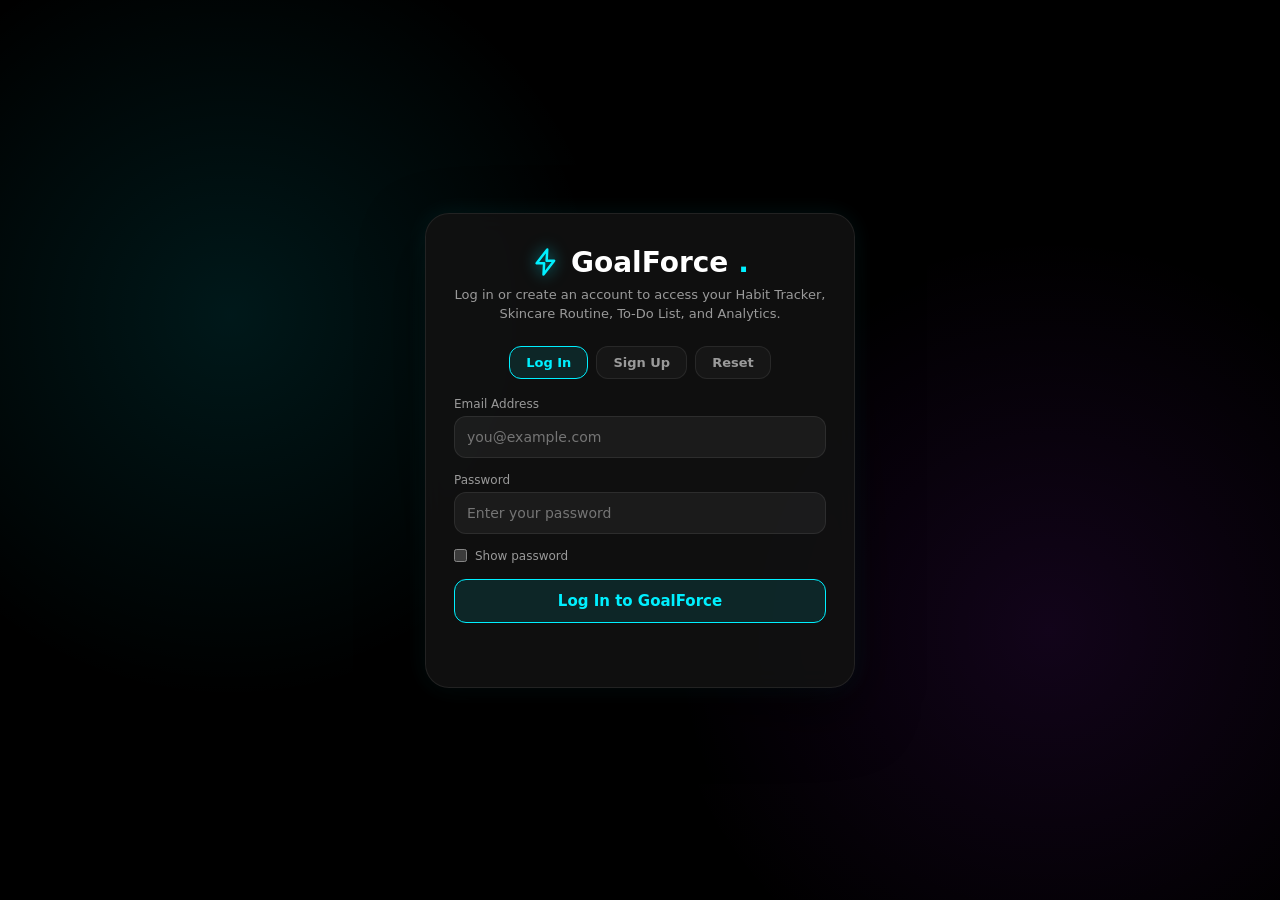
==== commit ab04b8a5: "Update index.html" ====
(no text change in the page or its own stylesheets)
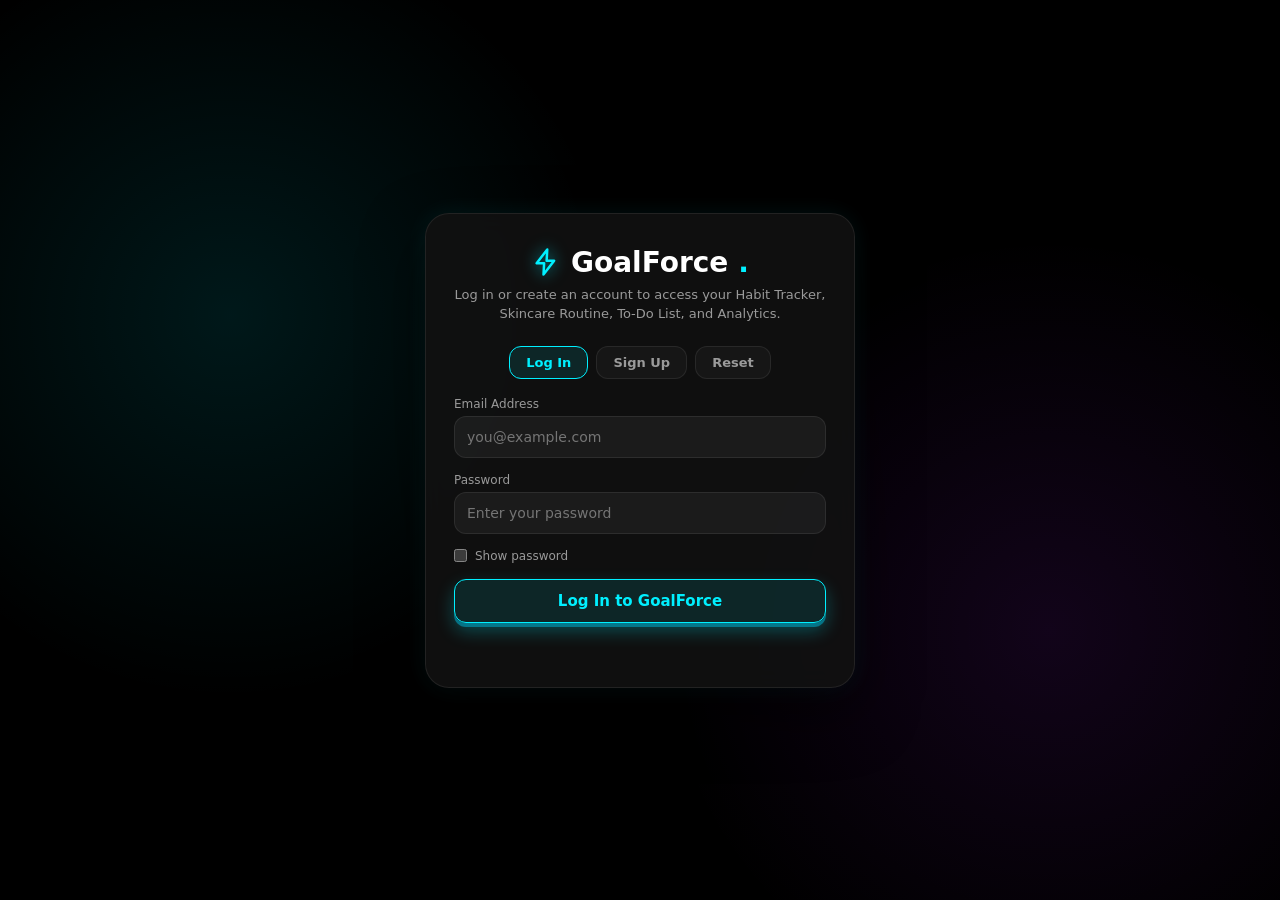
==== commit 01e4cb6c: "Add files via upload" ====
--- a/index.html
+++ b/index.html
@@ -1054,6 +1054,219 @@
             .skin-grid { grid-template-columns: 1fr; }
         }
     </style>
+
+<!-- ================= 3D PERSPECTIVE & VISUAL DEPTH ENGINE ================= -->
+<style>
+:root {
+    --3d-perspective: 1200px;
+    --3d-card-bg: rgba(18, 20, 28, 0.82);
+    --3d-border: rgba(255, 255, 255, 0.12);
+    --3d-glow-cyan: rgba(0, 240, 255, 0.22);
+    --3d-glow-purple: rgba(176, 38, 255, 0.22);
+}
+
+body {
+    perspective: var(--3d-perspective);
+    transform-style: preserve-3d;
+}
+
+body::before, body::after {
+    content: '';
+    position: fixed;
+    border-radius: 50%;
+    filter: blur(90px);
+    pointer-events: none;
+    z-index: 0;
+    animation: float3D 16s ease-in-out infinite alternate;
+}
+body::before {
+    width: 420px; height: 420px;
+    background: radial-gradient(circle, rgba(0, 240, 255, 0.16), transparent 70%);
+    top: 5%; left: 8%;
+}
+body::after {
+    width: 480px; height: 480px;
+    background: radial-gradient(circle, rgba(176, 38, 255, 0.14), transparent 70%);
+    bottom: 8%; right: 6%;
+    animation-delay: -8s;
+}
+@keyframes float3D {
+    0% { transform: translate3d(0, 0, 0) scale(1); }
+    100% { transform: translate3d(60px, 45px, 80px) scale(1.18); }
+}
+
+.panel, .stat-card, .skin-slot-card, .goal-card, .mission-card, .holo-card-3d, .template-card {
+    background: var(--3d-card-bg) !important;
+    backdrop-filter: blur(20px) saturate(1.6) !important;
+    border: 1px solid var(--3d-border) !important;
+    border-radius: 24px !important;
+    box-shadow: 0 20px 45px -15px rgba(0, 0, 0, 0.8),
+                0 0 25px -5px var(--3d-glow-cyan),
+                inset 0 1px 1px rgba(255, 255, 255, 0.22) !important;
+    transform-style: preserve-3d;
+    transition: transform 0.25s cubic-bezier(0.2, 0.8, 0.2, 1), box-shadow 0.25s ease;
+    will-change: transform;
+    position: relative;
+    overflow: hidden;
+}
+
+.panel::after, .stat-card::after {
+    content: '';
+    position: absolute;
+    inset: 0;
+    background: radial-gradient(circle 240px at var(--mouse-x, 50%) var(--mouse-y, 50%), rgba(255,255,255,0.09), transparent 80%);
+    pointer-events: none;
+    opacity: 0;
+    transition: opacity 0.3s;
+}
+.panel:hover::after, .stat-card:hover::after { opacity: 1; }
+
+.btn-primary, .btn-3d {
+    position: relative;
+    box-shadow: 0 4px 0 rgba(0, 160, 190, 0.6), 0 8px 18px rgba(0, 240, 255, 0.28) !important;
+    transition: all 0.12s ease-out !important;
+    transform: translateZ(10px);
+}
+.btn-primary:hover, .btn-3d:hover {
+    transform: translateY(-2px) translateZ(16px);
+    box-shadow: 0 6px 0 rgba(0, 160, 190, 0.65), 0 12px 24px rgba(0, 240, 255, 0.45) !important;
+}
+.btn-primary:active, .btn-3d:active {
+    transform: translateY(3px) translateZ(0) !important;
+    box-shadow: 0 1px 0 rgba(0, 160, 190, 0.6), 0 3px 8px rgba(0, 240, 255, 0.2) !important;
+}
+
+.energy-bar {
+    display: flex;
+    gap: 10px;
+    background: rgba(var(--tint), 0.04);
+    border: 1px solid var(--border-color);
+    padding: 8px;
+    border-radius: 18px;
+    margin-bottom: 20px;
+    box-shadow: inset 0 2px 6px rgba(0,0,0,0.4);
+}
+.energy-pill {
+    flex: 1;
+    padding: 10px 14px;
+    border-radius: 14px;
+    border: 1px solid transparent;
+    cursor: pointer;
+    font-size: 13px;
+    font-weight: 600;
+    color: var(--text-muted);
+    background: transparent;
+    transition: all 0.25s ease;
+    display: flex;
+    align-items: center;
+    justify-content: center;
+    gap: 8px;
+}
+.energy-pill.active.high {
+    background: rgba(255, 204, 0, 0.15);
+    border-color: var(--neon-yellow);
+    color: var(--neon-yellow);
+    box-shadow: 0 4px 15px rgba(255, 204, 0, 0.35);
+}
+.energy-pill.active.medium {
+    background: rgba(0, 240, 255, 0.15);
+    border-color: var(--neon-cyan);
+    color: var(--neon-cyan);
+    box-shadow: 0 4px 15px rgba(0, 240, 255, 0.35);
+}
+.energy-pill.active.low {
+    background: rgba(0, 255, 136, 0.15);
+    border-color: var(--neon-green);
+    color: var(--neon-green);
+    box-shadow: 0 4px 15px rgba(0, 255, 136, 0.35);
+}
+
+.focus-gyro-wrap {
+    position: relative;
+    width: 260px;
+    height: 260px;
+    margin: 25px auto;
+    perspective: 800px;
+}
+.focus-ring {
+    position: absolute;
+    inset: 0;
+    border-radius: 50%;
+    border: 2px dashed var(--neon-cyan);
+    animation: gyroSpin1 12s linear infinite;
+    box-shadow: 0 0 20px var(--neon-cyan);
+}
+.focus-ring-inner {
+    position: absolute;
+    inset: 24px;
+    border-radius: 50%;
+    border: 2px solid var(--neon-purple);
+    animation: gyroSpin2 9s linear infinite reverse;
+    box-shadow: 0 0 25px var(--neon-purple);
+}
+.focus-center-time {
+    position: absolute;
+    inset: 0;
+    display: flex;
+    flex-direction: column;
+    align-items: center;
+    justify-content: center;
+    text-shadow: 0 0 15px var(--neon-cyan);
+}
+@keyframes gyroSpin1 { from { transform: rotateX(65deg) rotateZ(0deg); } to { transform: rotateX(65deg) rotateZ(360deg); } }
+@keyframes gyroSpin2 { from { transform: rotateY(60deg) rotateZ(0deg); } to { transform: rotateY(60deg) rotateZ(360deg); } }
+
+.holo-card-3d {
+    width: 100%;
+    max-width: 380px;
+    margin: 0 auto;
+    border-radius: 28px;
+    padding: 28px;
+    background: linear-gradient(135deg, rgba(20,24,38,0.92), rgba(10,12,18,0.96));
+    border: 1px solid rgba(0, 240, 255, 0.45);
+    box-shadow: 0 25px 60px rgba(0,0,0,0.85), 0 0 35px rgba(0,240,255,0.3), inset 0 0 20px rgba(176,38,255,0.2);
+    transform-style: preserve-3d;
+    cursor: grab;
+    transition: transform 0.2s ease;
+}
+
+.podium-container {
+    display: flex;
+    justify-content: center;
+    align-items: flex-end;
+    gap: 16px;
+    margin: 30px 0;
+    height: 220px;
+}
+.podium-step {
+    flex: 1;
+    max-width: 110px;
+    border-radius: 18px 18px 0 0;
+    display: flex;
+    flex-direction: column;
+    align-items: center;
+    justify-content: flex-end;
+    padding-bottom: 14px;
+    font-weight: 700;
+    position: relative;
+    box-shadow: 0 15px 35px rgba(0,0,0,0.6);
+    transition: transform 0.3s ease;
+}
+.podium-step:hover { transform: translateY(-6px); }
+.podium-1 { height: 190px; background: linear-gradient(180deg, #ffcc00, #997a00); color: #000; }
+.podium-2 { height: 145px; background: linear-gradient(180deg, #d4d8e2, #7a8296); color: #000; }
+.podium-3 { height: 110px; background: linear-gradient(180deg, #cd7f32, #734517); color: #fff; }
+
+.template-card {
+    padding: 20px;
+    cursor: pointer;
+    transition: transform 0.25s, border-color 0.25s;
+}
+.template-card:hover {
+    transform: translateY(-4px);
+    border-color: var(--neon-cyan);
+}
+</style>
 </head>
 <body class="auth-locked">
     <noscript><div style="padding:40px;text-align:center;font-family:system-ui,sans-serif;">GoalForce needs JavaScript. Please turn it on in your browser settings.</div></noscript>
@@ -1140,6 +1353,19 @@
                 <svg class="icon" viewBox="0 0 24 24"><path d="M6 9H4.5a2.5 2.5 0 0 1 0-5H6"/><path d="M18 9h1.5a2.5 2.5 0 0 0 0-5H18"/><path d="M4 22h16"/><path d="M10 14.66V17c0 .55-.47.98-.97 1.21C7.85 18.75 7 20.24 7 22"/><path d="M14 14.66V17c0 .55.47.98.97 1.21C16.15 18.75 17 20.24 17 22"/><path d="M18 2H6v7a6 6 0 0 0 12 0V2Z"/></svg>
                 Achievements
             </a>
+            <a href="#" class="nav-item" onclick="changePage('focus', this); return false;">
+                <svg class="icon" viewBox="0 0 24 24"><circle cx="12" cy="12" r="10"/><polyline points="12 6 12 12 16 14"/></svg>
+                Focus Mode
+            </a>
+            <a href="#" class="nav-item" onclick="changePage('goals', this); return false;">
+                <svg class="icon" viewBox="0 0 24 24"><polygon points="12 2 15.09 8.26 22 9.27 17 14.14 18.18 21.02 12 17.77 5.82 21.02 7 14.14 2 9.27 8.91 8.26 12 2"/></svg>
+                Life Goals
+            </a>
+            <a href="#" class="nav-item" onclick="changePage('social', this); return false;">
+                <svg class="icon" viewBox="0 0 24 24"><path d="M17 21v-2a4 4 0 0 0-4-4H5a4 4 0 0 0-4 4v2"/><circle cx="9" cy="7" r="4"/><path d="M23 21v-2a4 4 0 0 0-3-3.87"/><path d="M16 3.13a4 4 0 0 1 0 7.75"/></svg>
+                Social &amp; Share
+            </a>
+
         </div>
         <a href="#" class="nav-item" onclick="openSearch(); return false;">
             <svg class="icon" viewBox="0 0 24 24"><circle cx="11" cy="11" r="8"/><line x1="21" y1="21" x2="16.65" y2="16.65"/></svg>
@@ -1180,6 +1406,56 @@
             </header>
 
             <div id="bootBanners" style="display: flex; flex-direction: column; gap: 12px;"></div>
+
+            <!-- 1. 3D ENERGY MODE SWITCHER -->
+            <div class="energy-bar">
+                <button type="button" class="energy-pill active medium" id="energyBtnMed" onclick="setEnergyMode('medium')">🔋 Balanced</button>
+                <button type="button" class="energy-pill high" id="energyBtnHigh" onclick="setEnergyMode('high')">⚡ Beast Mode</button>
+                <button type="button" class="energy-pill low" id="energyBtnLow" onclick="setEnergyMode('low')">🪫 Low (Micro-Habits)</button>
+            </div>
+
+            <!-- 2. COMEBACK MODE (STREAK RESCUE SHIELD) -->
+            <div id="comebackShieldCard" class="bd-banner warn" style="display: none; margin-bottom: 18px;">
+                <div style="flex: 1;">
+                    <div class="bd-banner-title" style="color: var(--neon-yellow);">🛡️ Comeback Shield Active!</div>
+                    <div class="bd-banner-text">Streak tootne se bachane ke liye bas 1 micro-win habit check karein. Momentum barkarar rahega!</div>
+                </div>
+                <button class="btn-primary" onclick="claimComebackShield()">Rescue Streak</button>
+            </div>
+
+            <!-- 3. ADAPTIVE MISSIONS -->
+            <section class="panel" style="margin-bottom: 20px;">
+                <div class="panel-header" style="margin-bottom: 12px;">
+                    <div>
+                        <h2 class="panel-title">🎯 Adaptive Missions (Today)</h2>
+                        <div class="setting-desc">Personalized AI tasks. Complete karke bonus Reality XP earn karein!</div>
+                    </div>
+                    <span class="pill" style="color: var(--neon-yellow);" id="adaptiveXpBonus">+45 Bonus XP</span>
+                </div>
+                <div class="habit-list" id="adaptiveMissionsList"></div>
+            </section>
+
+            <!-- 4. REALITY XP CHARACTER ATTRIBUTE SHEET -->
+            <section class="panel" style="margin-bottom: 20px;">
+                <div class="panel-header" style="margin-bottom: 12px;">
+                    <div>
+                        <h2 class="panel-title">🦾 Reality XP (Life Attributes)</h2>
+                        <div class="setting-desc">Habits, water aur deep focus se real-life RPG attributes increase karein.</div>
+                    </div>
+                    <span style="font-size: 13px; font-weight: 700; color: var(--neon-cyan);" id="charTitle">Novice Achiever</span>
+                </div>
+                <div style="display: grid; grid-template-columns: repeat(auto-fit, minmax(200px, 1fr)); gap: 14px;" id="realityXpGrid"></div>
+            </section>
+
+            <!-- 5. PERSONAL INSIGHTS (AI ENGINE) -->
+            <section class="panel" style="margin-bottom: 20px;">
+                <div class="panel-header" style="margin-bottom: 8px;">
+                    <h2 class="panel-title">🧠 Personal Insights (AI)</h2>
+                    <span class="task-tag" style="--tc: var(--neon-green);">Live Analysis</span>
+                </div>
+                <div id="aiInsightsBox" style="font-size: 14px; line-height: 1.6; color: var(--text-muted);"></div>
+            </section>
+
 
             <section class="stats-grid" data-sec="stats">
                 <div class="stat-card">
@@ -1325,7 +1601,10 @@
                 <section class="panel">
                     <div class="panel-header">
                         <h2 class="panel-title">Today's Checklist</h2>
-                        <button class="btn-primary" onclick="openModal()">+ Add Habit</button>
+                        <div style="display: flex; gap: 8px; flex-wrap: wrap;">
+                            <button class="btn-primary ghost" onclick="openTemplateModal()">📦 Habit Templates</button>
+                            <button class="btn-primary" onclick="openModal()">+ Add Habit</button>
+                        </div>
                     </div>
                     <div class="habit-list" id="habitList"></div>
                 </section>
@@ -1664,7 +1943,108 @@
             </section>
         </div>
 
-    </main>
+    
+        <!-- FOCUS MODE (3D FOCUS ROOM) -->
+        <div id="page-focus" class="page-section">
+            <header class="top-header">
+                <div>
+                    <h1>🧘 3D Focus Room</h1>
+                    <p>Block distractions with deep work audio and focus timer</p>
+                </div>
+            </header>
+            <section class="panel" style="text-align: center;">
+                <div class="focus-gyro-wrap">
+                    <div class="focus-ring"></div>
+                    <div class="focus-ring-inner"></div>
+                    <div class="focus-center-time">
+                        <div style="font-size: 46px; font-weight: 800; color: #fff;" id="focusTimerText">25:00</div>
+                        <div style="font-size: 12px; color: var(--neon-cyan); letter-spacing: 1px;" id="focusStateText">READY TO FLOW</div>
+                    </div>
+                </div>
+
+                <div style="display: flex; justify-content: center; gap: 12px; margin: 20px 0;">
+                    <button class="btn-primary btn-3d" id="focusStartBtn" onclick="toggleFocusTimer()">Start Focus</button>
+                    <button class="btn-primary ghost" onclick="resetFocusTimer()">Reset</button>
+                </div>
+
+                <div class="quick-row" style="justify-content: center; margin-bottom: 24px;">
+                    <span class="quick-chip" onclick="setFocusPreset(25)">25m Pomodoro</span>
+                    <span class="quick-chip" onclick="setFocusPreset(50)">50m Deep Work</span>
+                    <span class="quick-chip" onclick="setFocusPreset(15)">15m Power Sprint</span>
+                    <span class="quick-chip" onclick="setFocusPreset(5)">5m Reset</span>
+                </div>
+
+                <div class="setting-title" style="margin-bottom: 8px;">Built-in 3D Ambient Soundscapes (100% Offline)</div>
+                <div class="quick-row" style="justify-content: center;">
+                    <span class="quick-chip" onclick="toggleAmbientAudio('binaural')">🎵 40Hz Gamma Focus</span>
+                    <span class="quick-chip" onclick="toggleAmbientAudio('rain')">🌧️ Digital Rain</span>
+                    <span class="quick-chip" onclick="toggleAmbientAudio('cafe')">☕ Ambient Hum</span>
+                    <span class="quick-chip" onclick="stopAmbientAudio()">🔇 Mute Audio</span>
+                </div>
+            </section>
+        </div>
+
+        <!-- LIFE GOALS PAGE -->
+        <div id="page-goals" class="page-section">
+            <header class="top-header">
+                <div>
+                    <h1>🎯 Life Goals &amp; Milestones</h1>
+                    <p>Connect daily habits to your long-term dreams</p>
+                </div>
+                <button class="btn-primary" onclick="openNewGoalModal()">+ Create Goal</button>
+            </header>
+            <section class="panel">
+                <div id="goalsContainer" style="display: grid; grid-template-columns: repeat(auto-fit, minmax(280px, 1fr)); gap: 18px;"></div>
+            </section>
+        </div>
+
+        <!-- SOCIAL & SHARE PAGE -->
+        <div id="page-social" class="page-section">
+            <header class="top-header">
+                <div>
+                    <h1>🎴 Share &amp; Social Arena</h1>
+                    <p>Compete in Leagues, challenge friends, and share your holographic card</p>
+                </div>
+            </header>
+
+            <div style="display: grid; grid-template-columns: repeat(auto-fit, minmax(320px, 1fr)); gap: 25px;">
+                <!-- 3D Holographic Card -->
+                <section class="panel" style="text-align: center;">
+                    <h2 class="panel-title" style="margin-bottom: 14px;">3D Holographic Player Card</h2>
+                    <div class="holo-card-3d" id="holoPlayerCard">
+                        <div style="display: flex; justify-content: space-between; align-items: center; margin-bottom: 14px;">
+                            <div style="font-weight: 700; color: var(--neon-cyan);">GoalForce ACHIEVER</div>
+                            <span class="pill" style="color: var(--neon-yellow);" id="holoRankPill">GOLD LEAGUE</span>
+                        </div>
+                        <div style="font-size: 40px; margin: 10px 0;">⚡</div>
+                        <h3 style="font-size: 22px; font-weight: 700;" id="holoUserName">Achiever</h3>
+                        <div style="color: var(--text-muted); font-size: 13px; margin-bottom: 16px;" id="holoLevelText">Level 1 • 0 XP</div>
+                        <div style="display: flex; justify-content: space-around; background: rgba(0,0,0,0.3); padding: 12px; border-radius: 14px; margin-bottom: 16px;">
+                            <div><div style="font-size: 11px; color: var(--text-muted);">STREAK</div><div style="font-size: 18px; font-weight: 700; color: var(--neon-green);" id="holoStreak">1 Days</div></div>
+                            <div><div style="font-size: 11px; color: var(--text-muted);">HABITS</div><div style="font-size: 18px; font-weight: 700; color: var(--neon-cyan);" id="holoDone">0 Done</div></div>
+                            <div><div style="font-size: 11px; color: var(--text-muted);">RATE</div><div style="font-size: 18px; font-weight: 700; color: var(--neon-purple);" id="holoRate">100%</div></div>
+                        </div>
+                        <button class="btn-primary" style="width: 100%;" onclick="sharePlayerCard()">📲 Share Holographic Card</button>
+                    </div>
+                </section>
+
+                <!-- League Leaderboard with 3D Podium -->
+                <section class="panel">
+                    <h2 class="panel-title" style="margin-bottom: 6px;">🏆 League Leaderboard</h2>
+                    <div class="setting-desc" style="margin-bottom: 12px;">Top Achievers this week (Gold Tier)</div>
+                    <div class="podium-container">
+                        <div class="podium-step podium-2"><div>🥈 #2</div><div style="font-size: 11px;">Rohan S.</div><div style="font-size: 10px;">840 XP</div></div>
+                        <div class="podium-step podium-1"><div>👑 #1</div><div style="font-size: 11px;">You</div><div style="font-size: 10px;">1,120 XP</div></div>
+                        <div class="podium-step podium-3"><div>🥉 #3</div><div style="font-size: 11px;">Aanya K.</div><div style="font-size: 10px;">710 XP</div></div>
+                    </div>
+                    <div id="leagueRosterList" class="habit-list">
+                        <div class="habit-row"><div class="habit-info" style="margin-left:0;"><h3>⚡ 21-Day Early Riser Challenge</h3><p>Active with 142 members</p></div><button class="btn-primary ghost" onclick="notify({type:'success', title:'Joined Challenge!', message:'Early Riser habit activated.'})">Join</button></div>
+                        <div class="habit-row"><div class="habit-info" style="margin-left:0;"><h3>💧 30-Day Hydration Hero</h3><p>Active with 310 members</p></div><button class="btn-primary ghost" onclick="notify({type:'success', title:'Joined Challenge!', message:'Hydration tracker set.'})">Join</button></div>
+                    </div>
+                </section>
+            </div>
+        </div>
+</main>
 
     <nav class="mobile-nav">
         <div class="mobile-nav-item" data-pages="dashboard" onclick="changePage('dashboard', this)">
@@ -1690,6 +2070,11 @@
         <div class="more-item" onclick="closeMore(); openSearch()"><svg class="icon" viewBox="0 0 24 24"><circle cx="11" cy="11" r="8"/><line x1="21" y1="21" x2="16.65" y2="16.65"/></svg>Search</div>
         <div class="more-item" onclick="changePage('water', null)"><svg class="icon" viewBox="0 0 24 24"><path d="M12 22a7 7 0 0 0 7-7c0-2-1-3.9-3-5.5s-3.5-4-4-6.5c-.5 2.5-2 4.9-4 6.5C6 11.1 5 13 5 15a7 7 0 0 0 7 7z"/></svg>Water</div>
         <div class="more-item" onclick="changePage('achievements', null)"><svg class="icon" viewBox="0 0 24 24"><path d="M6 9H4.5a2.5 2.5 0 0 1 0-5H6"/><path d="M18 9h1.5a2.5 2.5 0 0 0 0-5H18"/><path d="M4 22h16"/><path d="M18 2H6v7a6 6 0 0 0 12 0V2Z"/></svg>Achievements</div>
+        <div class="more-item" onclick="changePage('focus', null)"><svg class="icon" viewBox="0 0 24 24"><circle cx="12" cy="12" r="10"/><polyline points="12 6 12 12 16 14"/></svg>Focus Mode</div>
+        <div class="more-item" onclick="changePage('goals', null)"><svg class="icon" viewBox="0 0 24 24"><polygon points="12 2 15.09 8.26 22 9.27 17 14.14 18.18 21.02 12 17.77 5.82 21.02 7 14.14 2 9.27 8.91 8.26 12 2"/></svg>Life Goals</div>
+        <div class="more-item" onclick="changePage('social', null)"><svg class="icon" viewBox="0 0 24 24"><path d="M17 21v-2a4 4 0 0 0-4-4H5a4 4 0 0 0-4 4v2"/><circle cx="9" cy="7" r="4"/><path d="M23 21v-2a4 4 0 0 0-3-3.87"/><path d="M16 3.13a4 4 0 0 1 0 7.75"/></svg>Social &amp; Share</div>
+        <div class="more-item" onclick="closeMore(); openTemplateModal()"><svg class="icon" viewBox="0 0 24 24"><rect x="3" y="3" width="7" height="9" rx="1"/><rect x="14" y="3" width="7" height="5" rx="1"/><rect x="14" y="12" width="7" height="9" rx="1"/><rect x="3" y="16" width="7" height="5" rx="1"/></svg>Habit Templates</div>
+
         <div class="more-item" onclick="changePage('settings', null)"><svg class="icon" viewBox="0 0 24 24"><circle cx="12" cy="12" r="3"/><path d="M12 2v3M12 19v3M2 12h3M19 12h3M4.9 4.9l2.1 2.1M17 17l2.1 2.1M4.9 19.1 7 17M17 7l2.1-2.1"/></svg>Settings</div>
         <div class="more-item" style="color: var(--neon-red);" onclick="closeMore(); appMandatoryLogout()"><svg class="icon" style="color: var(--neon-red);" viewBox="0 0 24 24"><path d="M9 21H5a2 2 0 0 1-2-2V5a2 2 0 0 1 2-2h4"/><polyline points="16 17 21 12 16 7"/><line x1="21" y1="12" x2="9" y2="12"/></svg>Log Out</div>
     </div>
@@ -5876,6 +6261,366 @@
 });
 </script>
 
+
+    <!-- HABIT TEMPLATES MODAL -->
+    <div class="modal-overlay" id="templateModal" onclick="if (event.target === this) closeTemplateModal()">
+        <div class="modal-content" style="max-width: 520px; max-height: 85vh; overflow-y: auto;">
+            <h2 style="margin-bottom: 6px;">📦 Habit Templates Library</h2>
+            <div class="setting-desc" style="margin-bottom: 16px;">Pick a proven routine to auto-populate your habits in 1-click.</div>
+            <div style="display: flex; flex-direction: column; gap: 12px;">
+                <div class="template-card panel" onclick="applyHabitTemplate('student')"><h3 style="color:var(--neon-cyan);">🎓 Student &amp; Exam Prep</h3><div class="setting-desc">Deep Study Block, Flashcard Revision, Sleep 8 Hours, Daily Walk</div></div>
+                <div class="template-card panel" onclick="applyHabitTemplate('fitness')"><h3 style="color:var(--neon-green);">🏋️ Fitness &amp; Gym Beast</h3><div class="setting-desc">Daily Workout, 120g Protein, 3L Water, 15m Full Body Stretch</div></div>
+                <div class="template-card panel" onclick="applyHabitTemplate('morning')"><h3 style="color:var(--neon-yellow);">☀️ Morning Miracle Routine</h3><div class="setting-desc">Wake Up at 6 AM, Glass of Warm Water, Meditation, Make Your Bed</div></div>
+                <div class="template-card panel" onclick="applyHabitTemplate('coding')"><h3 style="color:var(--neon-purple);">💻 Developer &amp; Deep Work</h3><div class="setting-desc">Solve 1 DSA/Leetcode, Clean Codebase, 45m Pomodoro, Screen Break</div></div>
+            </div>
+            <button class="btn-primary" style="width: 100%; margin-top: 14px; background: transparent; border-color: var(--text-muted); color: var(--text-muted);" onclick="closeTemplateModal()">Cancel</button>
+        </div>
+    </div>
+
+<script>
+/* ================= SMART FEATURES & 3D ENGINE CONTROLLER ================= */
+
+let currentEnergy = 'medium';
+const MICRO_HABIT_SCALES = {
+    'Wake Up Early': 'Stretch in bed & take 3 deep breaths (1 min)',
+    'Make Your Bed': 'Tidy pillow and straighten blanket (30 sec)',
+    'Morning Walk': 'Walk 100 steps inside room or balcony',
+    'Daily Workout': '10 squats or 30-sec wall sit',
+    'Eat Enough Protein': 'Drink 1 glass of milk / protein snack',
+    'Learn a New Skill': 'Read 1 short article / watch 1 tip video',
+    'Deep Work Session': 'Clean desk & organize 1 file (2 min)',
+    'Practice Coding': 'Review 1 snippet or syntax note',
+    'No Junk Food': 'Drink a big glass of water before snacking',
+    'Sleep 8 Hours': 'Put phone away 15 min before bed'
+};
+
+function setEnergyMode(mode) {
+    currentEnergy = mode;
+    const medBtn = document.getElementById('energyBtnMed');
+    const highBtn = document.getElementById('energyBtnHigh');
+    const lowBtn = document.getElementById('energyBtnLow');
+    if (medBtn) medBtn.classList.toggle('active', mode === 'medium');
+    if (highBtn) highBtn.classList.toggle('active', mode === 'high');
+    if (lowBtn) lowBtn.classList.toggle('active', mode === 'low');
+    renderHabits();
+    notify({
+        type: 'info',
+        title: `Energy Mode: ${mode.toUpperCase()}`,
+        message: mode === 'low' ? 'Showing 2-minute micro-habits so you never break momentum!' : (mode === 'high' ? 'Beast Mode activated!' : 'Balanced mode.')
+    });
+}
+
+function generateDailyMissions() {
+    return [
+        { id: 'm-1', title: '🌅 Fast Starter', desc: 'Tick 2 habits before 12 PM', xp: 15, done: getTotalCompleted() >= 2, claimed: false },
+        { id: 'm-2', title: '💧 Hydro Sprint', desc: 'Log at least 1,000 ml water today', xp: 20, done: (typeof waterStats === 'function' && waterStats().total >= 1000), claimed: false },
+        { id: 'm-3', title: '🧘 Laser Focus', desc: 'Complete 1 Focus Room session', xp: 25, done: ((appState.focusMinutes || 0) >= 20), claimed: false }
+    ];
+}
+
+function renderAdaptiveMissions() {
+    const box = document.getElementById('adaptiveMissionsList');
+    if (!box) return;
+    if (!appState.dailyMissions) appState.dailyMissions = generateDailyMissions();
+    
+    box.innerHTML = appState.dailyMissions.map(m => `
+        <div class="habit-row ${m.done ? 'completed' : ''}">
+            <div class="custom-checkbox ${m.done ? 'checked' : ''}">${m.done ? '✓' : ''}</div>
+            <div class="habit-info">
+                <h3>${m.title}</h3>
+                <p><span>${m.desc}</span> <span class="habit-xp">+${m.xp} Reality XP</span></p>
+            </div>
+            ${m.done && !m.claimed ? `<button class="btn-primary" onclick="claimMissionXp('${m.id}')">Claim</button>` : (m.claimed ? `<span class="pill" style="color: var(--neon-green);">CLAIMED</span>` : '')}
+        </div>
+    `).join('');
+}
+
+function claimMissionXp(id) {
+    const m = (appState.dailyMissions || []).find(x => x.id === id);
+    if (!m || m.claimed) return;
+    m.claimed = true;
+    appState.totalXp += m.xp;
+    saveData();
+    updateUI();
+    renderAdaptiveMissions();
+    playSound('achievement');
+    notify({ type: 'xp', title: 'Mission Bonus Claimed!', message: `+${m.xp} Reality XP earned.` });
+}
+
+function calculateRealityAttributes() {
+    const total = appState.totalXp || 0;
+    const waterMl = typeof waterStats === 'function' ? (waterStats().total || 0) : 0;
+    const focusMin = appState.focusMinutes || 0;
+    const streak = typeof getCurrentStreak === 'function' ? getCurrentStreak() : 1;
+    const skinProg = typeof getSkincareProgress === 'function' ? getSkincareProgress().pct : 50;
+
+    return [
+        { name: 'Physical Vitality', icon: '⚡', val: Math.min(100, Math.round((waterMl / 2500) * 50 + (total * 0.08))), color: 'var(--neon-green)' },
+        { name: 'Mental Focus', icon: '🧠', val: Math.min(100, Math.round(focusMin * 1.5 + (total * 0.06))), color: 'var(--neon-cyan)' },
+        { name: 'Iron Discipline', icon: '🥋', val: Math.min(100, Math.round(streak * 7 + (total * 0.05))), color: 'var(--neon-purple)' },
+        { name: 'Wellness & Glow', icon: '✨', val: Math.min(100, Math.round((skinProg * 0.6) + 30)), color: 'var(--neon-yellow)' }
+    ];
+}
+
+function renderRealityAttributes() {
+    const box = document.getElementById('realityXpGrid');
+    if (!box) return;
+    const attrs = calculateRealityAttributes();
+    box.innerHTML = attrs.map(a => `
+        <div style="background: rgba(var(--tint), 0.03); border: 1px solid var(--border-color); padding: 14px; border-radius: 16px;">
+            <div style="display: flex; justify-content: space-between; font-size: 13px; font-weight: 600; margin-bottom: 6px;">
+                <span>${a.icon} ${a.name}</span>
+                <span style="color: ${a.color};">${a.val} / 100</span>
+            </div>
+            <div class="mini-bar"><div style="width: ${a.val}%; background: ${a.color};"></div></div>
+        </div>
+    `).join('');
+}
+
+function renderAiInsights() {
+    const box = document.getElementById('aiInsightsBox');
+    if (!box) return;
+    const streak = typeof getCurrentStreak === 'function' ? getCurrentStreak() : 1;
+    const rate = typeof getMonthlyPercent === 'function' ? getMonthlyPercent() : 50;
+    if (streak >= 3) {
+        box.innerHTML = `🔥 <b>Strong Momentum:</b> Consistency score is <b>${rate}%</b>. Morning habit completions have 2x higher retention. Keep your morning routine protected!`;
+    } else {
+        box.innerHTML = `💡 <b>Friction Detected:</b> Drop-offs occur on high-friction days. Switch to <b>Low Energy (Micro-Habits)</b> today to build an unbreakable 3-day baseline!`;
+    }
+}
+
+let focusTimerInterval = null, focusSecondsLeft = 25 * 60, isFocusRunning = false;
+let audioEngineCtx = null, ambientOsc = null, ambientGain = null;
+
+function setFocusPreset(mins) {
+    if (isFocusRunning) toggleFocusTimer();
+    focusSecondsLeft = mins * 60;
+    updateFocusDisplay();
+}
+
+function updateFocusDisplay() {
+    const m = Math.floor(focusSecondsLeft / 60), s = focusSecondsLeft % 60;
+    const el = document.getElementById('focusTimerText');
+    if (el) el.textContent = `${String(m).padStart(2,'0')}:${String(s).padStart(2,'0')}`;
+}
+
+function toggleFocusTimer() {
+    const btn = document.getElementById('focusStartBtn');
+    const stateEl = document.getElementById('focusStateText');
+    if (isFocusRunning) {
+        clearInterval(focusTimerInterval);
+        isFocusRunning = false;
+        if (btn) btn.textContent = 'Resume Focus';
+        if (stateEl) stateEl.textContent = 'PAUSED';
+        stopAmbientAudio();
+    } else {
+        isFocusRunning = true;
+        if (btn) btn.textContent = 'Pause Focus';
+        if (stateEl) stateEl.textContent = 'DEEP FLOW ACTIVE';
+        focusTimerInterval = setInterval(() => {
+            if (focusSecondsLeft > 0) {
+                focusSecondsLeft--;
+                updateFocusDisplay();
+            } else {
+                clearInterval(focusTimerInterval);
+                isFocusRunning = false;
+                appState.focusMinutes = (appState.focusMinutes || 0) + 25;
+                appState.totalXp += 25;
+                saveData();
+                updateUI();
+                playSound('complete');
+                spawnConfetti(70);
+                notify({ type: 'level', title: 'Focus Session Complete!', message: '+25 Reality XP added to Mental Focus.' });
+                resetFocusTimer();
+            }
+        }, 1000);
+    }
+}
+
+function resetFocusTimer() {
+    clearInterval(focusTimerInterval);
+    isFocusRunning = false;
+    focusSecondsLeft = 25 * 60;
+    updateFocusDisplay();
+    stopAmbientAudio();
+    const btn = document.getElementById('focusStartBtn');
+    const stateEl = document.getElementById('focusStateText');
+    if (btn) btn.textContent = 'Start Focus';
+    if (stateEl) stateEl.textContent = 'READY TO FLOW';
+}
+
+function toggleAmbientAudio(type) {
+    stopAmbientAudio();
+    try {
+        const AC = window.AudioContext || window.webkitAudioContext;
+        audioEngineCtx = new AC();
+        ambientGain = audioEngineCtx.createGain();
+        ambientGain.gain.setValueAtTime(0.04, audioEngineCtx.currentTime);
+
+        if (type === 'binaural') {
+            ambientOsc = audioEngineCtx.createOscillator();
+            ambientOsc.type = 'sine';
+            ambientOsc.frequency.setValueAtTime(216, audioEngineCtx.currentTime);
+            ambientOsc.connect(ambientGain);
+        } else {
+            const bufferSize = audioEngineCtx.sampleRate * 2;
+            const noiseBuffer = audioEngineCtx.createBuffer(1, bufferSize, audioEngineCtx.sampleRate);
+            const output = noiseBuffer.getChannelData(0);
+            for (let i = 0; i < bufferSize; i++) output[i] = Math.random() * 2 - 1;
+            ambientOsc = audioEngineCtx.createBufferSource();
+            ambientOsc.buffer = noiseBuffer;
+            ambientOsc.loop = true;
+            ambientOsc.connect(ambientGain);
+        }
+        ambientGain.connect(audioEngineCtx.destination);
+        ambientOsc.start();
+        notify({ type: 'info', title: 'Audio Playing', message: `${type.toUpperCase()} ambient stream started.` });
+    } catch (e) {}
+}
+
+function stopAmbientAudio() {
+    if (ambientOsc) { try { ambientOsc.stop(); } catch(e){} ambientOsc = null; }
+    if (audioEngineCtx) { try { audioEngineCtx.close(); } catch(e){} audioEngineCtx = null; }
+}
+
+function renderGoalsPage() {
+    const box = document.getElementById('goalsContainer');
+    if (!box) return;
+    if (!appState.lifeGoals) {
+        appState.lifeGoals = [
+            { id: 'g-1', title: 'Master Full-Stack & AI', target: '2026-12-31', progress: 65, milestones: ['Build Habit Tracker', 'Integrate Cloud Auth', 'Deploy PWA'] },
+            { id: 'g-2', title: 'Peak Aesthetic Fitness', target: '2026-11-30', progress: 40, milestones: ['3L Water Daily', 'Workout 5x Week', 'Hit 120g Protein'] }
+        ];
+    }
+    box.innerHTML = appState.lifeGoals.map(g => `
+        <div class="goal-card" style="padding: 20px; border-radius: 20px;">
+            <div style="display: flex; justify-content: space-between; font-weight: 700; font-size: 16px; margin-bottom: 8px;">
+                <span>${g.title}</span>
+                <span style="color: var(--neon-cyan);">${g.progress}%</span>
+            </div>
+            <div class="mini-bar" style="height: 10px; margin-bottom: 12px;"><div style="width: ${g.progress}%; background: linear-gradient(90deg, var(--neon-cyan), var(--neon-purple));"></div></div>
+            <div class="setting-desc" style="margin-bottom: 10px;">Target: ${g.target}</div>
+            <div style="font-size: 12px; line-height: 1.8;">
+                ${g.milestones.map(m => `<div>✔ ${m}</div>`).join('')}
+            </div>
+        </div>
+    `).join('');
+}
+
+function openNewGoalModal() {
+    const title = prompt('Enter your Life Goal title:');
+    if (!title) return;
+    if (!appState.lifeGoals) appState.lifeGoals = [];
+    appState.lifeGoals.push({
+        id: 'g-' + Date.now(),
+        title,
+        target: '2026-12-31',
+        progress: 10,
+        milestones: ['First milestone set', 'Daily execution']
+    });
+    saveData();
+    renderGoalsPage();
+    notify({ type: 'success', title: 'Goal Created!', message: title });
+}
+
+function openTemplateModal() { 
+    const el = document.getElementById('templateModal');
+    if (el) el.classList.add('show'); 
+}
+function closeTemplateModal() { 
+    const el = document.getElementById('templateModal');
+    if (el) el.classList.remove('show'); 
+}
+function applyHabitTemplate(type) {
+    const packs = {
+        student: ['Deep Study Block (45m)', 'Flashcard Revision', 'Sleep 8 Hours', 'Daily Walk'],
+        fitness: ['Daily Workout', '120g Protein', 'Drink 3L Water', '15m Full Body Stretch'],
+        morning: ['Wake Up at 6 AM', 'Glass of Warm Water', '10m Meditation', 'Make Your Bed'],
+        coding:  ['Solve 1 DSA Problem', 'Clean Codebase', '45m Pomodoro Sprint', 'Eye Rest Break']
+    };
+    const selected = packs[type] || [];
+    selected.forEach(name => {
+        if (!appState.habits.some(h => h.name.toLowerCase() === name.toLowerCase())) {
+            appState.habits.push({ id: Date.now().toString() + Math.random().toString(36).slice(2, 4), name, xp: 5, completed: false, history: {}, days: [], target: 1, counts: {} });
+        }
+    });
+    saveData();
+    renderHabits();
+    renderCalendar();
+    updateUI();
+    closeTemplateModal();
+    notify({ type: 'success', title: 'Template Pack Applied!', message: `${selected.length} habits added to your routine.` });
+}
+
+function renderSocialPage() {
+    const u = (typeof getActiveAuthUser === 'function' ? getActiveAuthUser() : null) || { name: 'Achiever' };
+    const nameEl = document.getElementById('holoUserName');
+    if (nameEl) nameEl.textContent = u.name;
+    const lvlEl = document.getElementById('holoLevelText');
+    if (lvlEl) lvlEl.textContent = `Level ${appState.currentLevel || 1} • ${appState.totalXp || 0} Reality XP`;
+    const streakEl = document.getElementById('holoStreak');
+    if (streakEl) streakEl.textContent = `${getCurrentStreak()} Days`;
+    const doneEl = document.getElementById('holoDone');
+    if (doneEl) doneEl.textContent = `${getTotalCompleted()} Done`;
+}
+
+function sharePlayerCard() {
+    if (navigator.share) {
+        navigator.share({
+            title: 'GoalForce Achiever Card',
+            text: `I am on a ${getCurrentStreak()}-day habit streak with ${appState.totalXp} XP on GoalForce!`,
+            url: window.location.href
+        }).catch(() => {});
+    } else {
+        if (navigator.clipboard) navigator.clipboard.writeText(`I am on a ${getCurrentStreak()}-day habit streak with ${appState.totalXp} Reality XP on GoalForce!`);
+        notify({ type: 'success', title: 'Copied to Clipboard!', message: 'Share with friends on WhatsApp or Instagram.' });
+    }
+}
+
+document.addEventListener('mousemove', e => {
+    document.querySelectorAll('.panel, .stat-card, .holo-card-3d').forEach(card => {
+        const rect = card.getBoundingClientRect();
+        const x = e.clientX - rect.left;
+        const y = e.clientY - rect.top;
+        if (x >= 0 && x <= rect.width && y >= 0 && y <= rect.height) {
+            const rotX = ((y / rect.height) - 0.5) * -10;
+            const rotY = ((x / rect.width) - 0.5) * 10;
+            card.style.transform = `perspective(1000px) rotateX(${rotX.toFixed(2)}deg) rotateY(${rotY.toFixed(2)}deg) translateZ(8px)`;
+            card.style.setProperty('--mouse-x', `${x}px`);
+            card.style.setProperty('--mouse-y', `${y}px`);
+        } else {
+            card.style.transform = 'perspective(1000px) rotateX(0deg) rotateY(0deg) translateZ(0px)';
+        }
+    });
+});
+
+if (typeof updateUI === 'function') {
+    const _oldUpdateUI = updateUI;
+    updateUI = function() {
+        _oldUpdateUI();
+        renderAdaptiveMissions();
+        renderRealityAttributes();
+        renderAiInsights();
+    };
+}
+
+if (typeof changePage === 'function') {
+    const _oldChangePage = changePage;
+    changePage = function(p, el) {
+        _oldChangePage(p, el);
+        if (p === 'focus') resetFocusTimer();
+        if (p === 'goals') renderGoalsPage();
+        if (p === 'social') renderSocialPage();
+    };
+}
+
+window.addEventListener('load', () => {
+    renderAdaptiveMissions();
+    renderRealityAttributes();
+    renderAiInsights();
+});
+</script>
+
 <script src="native.js"></script>
 </body>
 </html>
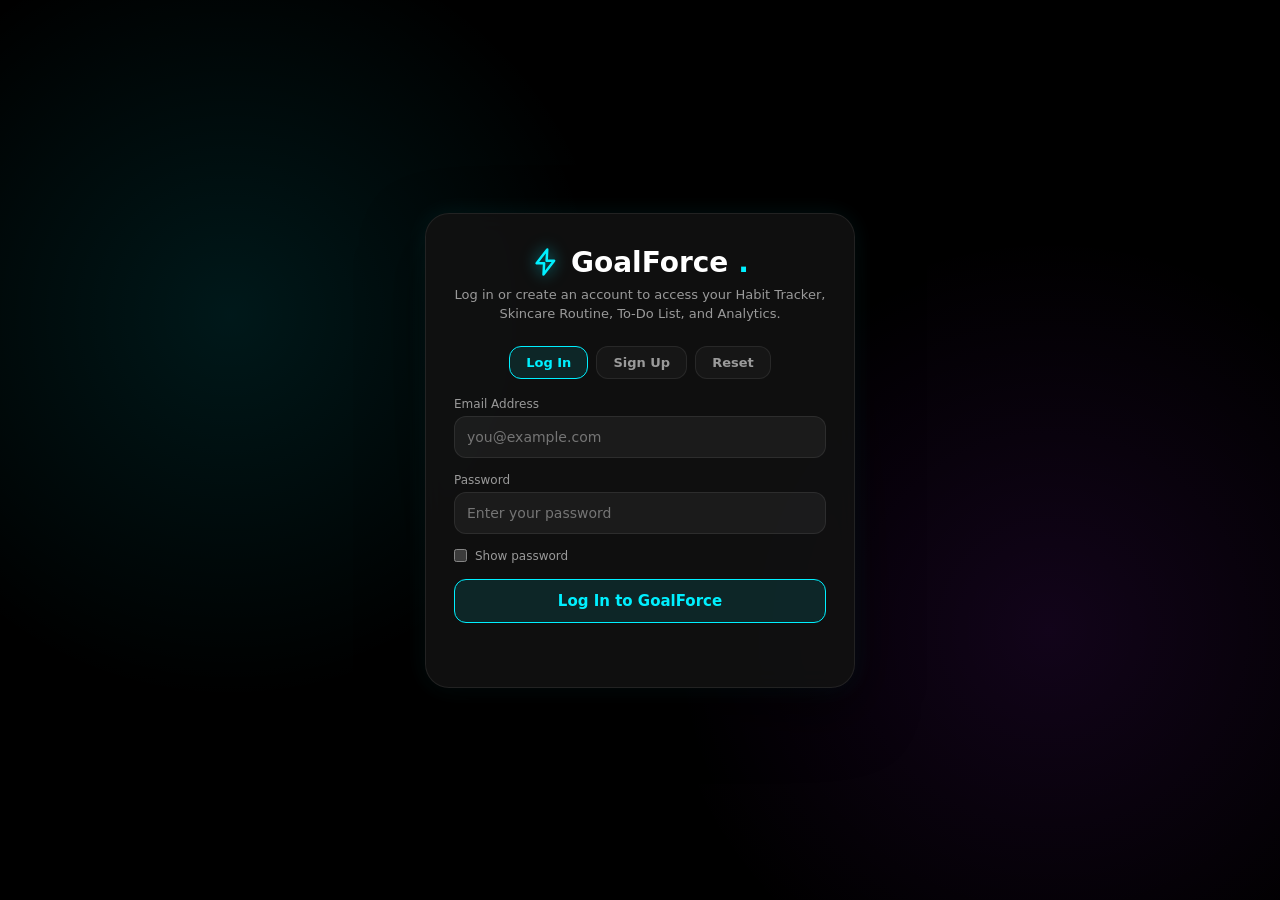
==== commit fa5c8ea7: "Add files via upload" ====
--- a/index.html
+++ b/index.html
@@ -1054,219 +1054,6 @@
             .skin-grid { grid-template-columns: 1fr; }
         }
     </style>
-
-<!-- ================= 3D PERSPECTIVE & VISUAL DEPTH ENGINE ================= -->
-<style>
-:root {
-    --3d-perspective: 1200px;
-    --3d-card-bg: rgba(18, 20, 28, 0.82);
-    --3d-border: rgba(255, 255, 255, 0.12);
-    --3d-glow-cyan: rgba(0, 240, 255, 0.22);
-    --3d-glow-purple: rgba(176, 38, 255, 0.22);
-}
-
-body {
-    perspective: var(--3d-perspective);
-    transform-style: preserve-3d;
-}
-
-body::before, body::after {
-    content: '';
-    position: fixed;
-    border-radius: 50%;
-    filter: blur(90px);
-    pointer-events: none;
-    z-index: 0;
-    animation: float3D 16s ease-in-out infinite alternate;
-}
-body::before {
-    width: 420px; height: 420px;
-    background: radial-gradient(circle, rgba(0, 240, 255, 0.16), transparent 70%);
-    top: 5%; left: 8%;
-}
-body::after {
-    width: 480px; height: 480px;
-    background: radial-gradient(circle, rgba(176, 38, 255, 0.14), transparent 70%);
-    bottom: 8%; right: 6%;
-    animation-delay: -8s;
-}
-@keyframes float3D {
-    0% { transform: translate3d(0, 0, 0) scale(1); }
-    100% { transform: translate3d(60px, 45px, 80px) scale(1.18); }
-}
-
-.panel, .stat-card, .skin-slot-card, .goal-card, .mission-card, .holo-card-3d, .template-card {
-    background: var(--3d-card-bg) !important;
-    backdrop-filter: blur(20px) saturate(1.6) !important;
-    border: 1px solid var(--3d-border) !important;
-    border-radius: 24px !important;
-    box-shadow: 0 20px 45px -15px rgba(0, 0, 0, 0.8),
-                0 0 25px -5px var(--3d-glow-cyan),
-                inset 0 1px 1px rgba(255, 255, 255, 0.22) !important;
-    transform-style: preserve-3d;
-    transition: transform 0.25s cubic-bezier(0.2, 0.8, 0.2, 1), box-shadow 0.25s ease;
-    will-change: transform;
-    position: relative;
-    overflow: hidden;
-}
-
-.panel::after, .stat-card::after {
-    content: '';
-    position: absolute;
-    inset: 0;
-    background: radial-gradient(circle 240px at var(--mouse-x, 50%) var(--mouse-y, 50%), rgba(255,255,255,0.09), transparent 80%);
-    pointer-events: none;
-    opacity: 0;
-    transition: opacity 0.3s;
-}
-.panel:hover::after, .stat-card:hover::after { opacity: 1; }
-
-.btn-primary, .btn-3d {
-    position: relative;
-    box-shadow: 0 4px 0 rgba(0, 160, 190, 0.6), 0 8px 18px rgba(0, 240, 255, 0.28) !important;
-    transition: all 0.12s ease-out !important;
-    transform: translateZ(10px);
-}
-.btn-primary:hover, .btn-3d:hover {
-    transform: translateY(-2px) translateZ(16px);
-    box-shadow: 0 6px 0 rgba(0, 160, 190, 0.65), 0 12px 24px rgba(0, 240, 255, 0.45) !important;
-}
-.btn-primary:active, .btn-3d:active {
-    transform: translateY(3px) translateZ(0) !important;
-    box-shadow: 0 1px 0 rgba(0, 160, 190, 0.6), 0 3px 8px rgba(0, 240, 255, 0.2) !important;
-}
-
-.energy-bar {
-    display: flex;
-    gap: 10px;
-    background: rgba(var(--tint), 0.04);
-    border: 1px solid var(--border-color);
-    padding: 8px;
-    border-radius: 18px;
-    margin-bottom: 20px;
-    box-shadow: inset 0 2px 6px rgba(0,0,0,0.4);
-}
-.energy-pill {
-    flex: 1;
-    padding: 10px 14px;
-    border-radius: 14px;
-    border: 1px solid transparent;
-    cursor: pointer;
-    font-size: 13px;
-    font-weight: 600;
-    color: var(--text-muted);
-    background: transparent;
-    transition: all 0.25s ease;
-    display: flex;
-    align-items: center;
-    justify-content: center;
-    gap: 8px;
-}
-.energy-pill.active.high {
-    background: rgba(255, 204, 0, 0.15);
-    border-color: var(--neon-yellow);
-    color: var(--neon-yellow);
-    box-shadow: 0 4px 15px rgba(255, 204, 0, 0.35);
-}
-.energy-pill.active.medium {
-    background: rgba(0, 240, 255, 0.15);
-    border-color: var(--neon-cyan);
-    color: var(--neon-cyan);
-    box-shadow: 0 4px 15px rgba(0, 240, 255, 0.35);
-}
-.energy-pill.active.low {
-    background: rgba(0, 255, 136, 0.15);
-    border-color: var(--neon-green);
-    color: var(--neon-green);
-    box-shadow: 0 4px 15px rgba(0, 255, 136, 0.35);
-}
-
-.focus-gyro-wrap {
-    position: relative;
-    width: 260px;
-    height: 260px;
-    margin: 25px auto;
-    perspective: 800px;
-}
-.focus-ring {
-    position: absolute;
-    inset: 0;
-    border-radius: 50%;
-    border: 2px dashed var(--neon-cyan);
-    animation: gyroSpin1 12s linear infinite;
-    box-shadow: 0 0 20px var(--neon-cyan);
-}
-.focus-ring-inner {
-    position: absolute;
-    inset: 24px;
-    border-radius: 50%;
-    border: 2px solid var(--neon-purple);
-    animation: gyroSpin2 9s linear infinite reverse;
-    box-shadow: 0 0 25px var(--neon-purple);
-}
-.focus-center-time {
-    position: absolute;
-    inset: 0;
-    display: flex;
-    flex-direction: column;
-    align-items: center;
-    justify-content: center;
-    text-shadow: 0 0 15px var(--neon-cyan);
-}
-@keyframes gyroSpin1 { from { transform: rotateX(65deg) rotateZ(0deg); } to { transform: rotateX(65deg) rotateZ(360deg); } }
-@keyframes gyroSpin2 { from { transform: rotateY(60deg) rotateZ(0deg); } to { transform: rotateY(60deg) rotateZ(360deg); } }
-
-.holo-card-3d {
-    width: 100%;
-    max-width: 380px;
-    margin: 0 auto;
-    border-radius: 28px;
-    padding: 28px;
-    background: linear-gradient(135deg, rgba(20,24,38,0.92), rgba(10,12,18,0.96));
-    border: 1px solid rgba(0, 240, 255, 0.45);
-    box-shadow: 0 25px 60px rgba(0,0,0,0.85), 0 0 35px rgba(0,240,255,0.3), inset 0 0 20px rgba(176,38,255,0.2);
-    transform-style: preserve-3d;
-    cursor: grab;
-    transition: transform 0.2s ease;
-}
-
-.podium-container {
-    display: flex;
-    justify-content: center;
-    align-items: flex-end;
-    gap: 16px;
-    margin: 30px 0;
-    height: 220px;
-}
-.podium-step {
-    flex: 1;
-    max-width: 110px;
-    border-radius: 18px 18px 0 0;
-    display: flex;
-    flex-direction: column;
-    align-items: center;
-    justify-content: flex-end;
-    padding-bottom: 14px;
-    font-weight: 700;
-    position: relative;
-    box-shadow: 0 15px 35px rgba(0,0,0,0.6);
-    transition: transform 0.3s ease;
-}
-.podium-step:hover { transform: translateY(-6px); }
-.podium-1 { height: 190px; background: linear-gradient(180deg, #ffcc00, #997a00); color: #000; }
-.podium-2 { height: 145px; background: linear-gradient(180deg, #d4d8e2, #7a8296); color: #000; }
-.podium-3 { height: 110px; background: linear-gradient(180deg, #cd7f32, #734517); color: #fff; }
-
-.template-card {
-    padding: 20px;
-    cursor: pointer;
-    transition: transform 0.25s, border-color 0.25s;
-}
-.template-card:hover {
-    transform: translateY(-4px);
-    border-color: var(--neon-cyan);
-}
-</style>
 </head>
 <body class="auth-locked">
     <noscript><div style="padding:40px;text-align:center;font-family:system-ui,sans-serif;">GoalForce needs JavaScript. Please turn it on in your browser settings.</div></noscript>
@@ -1353,19 +1140,6 @@
                 <svg class="icon" viewBox="0 0 24 24"><path d="M6 9H4.5a2.5 2.5 0 0 1 0-5H6"/><path d="M18 9h1.5a2.5 2.5 0 0 0 0-5H18"/><path d="M4 22h16"/><path d="M10 14.66V17c0 .55-.47.98-.97 1.21C7.85 18.75 7 20.24 7 22"/><path d="M14 14.66V17c0 .55.47.98.97 1.21C16.15 18.75 17 20.24 17 22"/><path d="M18 2H6v7a6 6 0 0 0 12 0V2Z"/></svg>
                 Achievements
             </a>
-            <a href="#" class="nav-item" onclick="changePage('focus', this); return false;">
-                <svg class="icon" viewBox="0 0 24 24"><circle cx="12" cy="12" r="10"/><polyline points="12 6 12 12 16 14"/></svg>
-                Focus Mode
-            </a>
-            <a href="#" class="nav-item" onclick="changePage('goals', this); return false;">
-                <svg class="icon" viewBox="0 0 24 24"><polygon points="12 2 15.09 8.26 22 9.27 17 14.14 18.18 21.02 12 17.77 5.82 21.02 7 14.14 2 9.27 8.91 8.26 12 2"/></svg>
-                Life Goals
-            </a>
-            <a href="#" class="nav-item" onclick="changePage('social', this); return false;">
-                <svg class="icon" viewBox="0 0 24 24"><path d="M17 21v-2a4 4 0 0 0-4-4H5a4 4 0 0 0-4 4v2"/><circle cx="9" cy="7" r="4"/><path d="M23 21v-2a4 4 0 0 0-3-3.87"/><path d="M16 3.13a4 4 0 0 1 0 7.75"/></svg>
-                Social &amp; Share
-            </a>
-
         </div>
         <a href="#" class="nav-item" onclick="openSearch(); return false;">
             <svg class="icon" viewBox="0 0 24 24"><circle cx="11" cy="11" r="8"/><line x1="21" y1="21" x2="16.65" y2="16.65"/></svg>
@@ -1406,56 +1180,6 @@
             </header>
 
             <div id="bootBanners" style="display: flex; flex-direction: column; gap: 12px;"></div>
-
-            <!-- 1. 3D ENERGY MODE SWITCHER -->
-            <div class="energy-bar">
-                <button type="button" class="energy-pill active medium" id="energyBtnMed" onclick="setEnergyMode('medium')">🔋 Balanced</button>
-                <button type="button" class="energy-pill high" id="energyBtnHigh" onclick="setEnergyMode('high')">⚡ Beast Mode</button>
-                <button type="button" class="energy-pill low" id="energyBtnLow" onclick="setEnergyMode('low')">🪫 Low (Micro-Habits)</button>
-            </div>
-
-            <!-- 2. COMEBACK MODE (STREAK RESCUE SHIELD) -->
-            <div id="comebackShieldCard" class="bd-banner warn" style="display: none; margin-bottom: 18px;">
-                <div style="flex: 1;">
-                    <div class="bd-banner-title" style="color: var(--neon-yellow);">🛡️ Comeback Shield Active!</div>
-                    <div class="bd-banner-text">Streak tootne se bachane ke liye bas 1 micro-win habit check karein. Momentum barkarar rahega!</div>
-                </div>
-                <button class="btn-primary" onclick="claimComebackShield()">Rescue Streak</button>
-            </div>
-
-            <!-- 3. ADAPTIVE MISSIONS -->
-            <section class="panel" style="margin-bottom: 20px;">
-                <div class="panel-header" style="margin-bottom: 12px;">
-                    <div>
-                        <h2 class="panel-title">🎯 Adaptive Missions (Today)</h2>
-                        <div class="setting-desc">Personalized AI tasks. Complete karke bonus Reality XP earn karein!</div>
-                    </div>
-                    <span class="pill" style="color: var(--neon-yellow);" id="adaptiveXpBonus">+45 Bonus XP</span>
-                </div>
-                <div class="habit-list" id="adaptiveMissionsList"></div>
-            </section>
-
-            <!-- 4. REALITY XP CHARACTER ATTRIBUTE SHEET -->
-            <section class="panel" style="margin-bottom: 20px;">
-                <div class="panel-header" style="margin-bottom: 12px;">
-                    <div>
-                        <h2 class="panel-title">🦾 Reality XP (Life Attributes)</h2>
-                        <div class="setting-desc">Habits, water aur deep focus se real-life RPG attributes increase karein.</div>
-                    </div>
-                    <span style="font-size: 13px; font-weight: 700; color: var(--neon-cyan);" id="charTitle">Novice Achiever</span>
-                </div>
-                <div style="display: grid; grid-template-columns: repeat(auto-fit, minmax(200px, 1fr)); gap: 14px;" id="realityXpGrid"></div>
-            </section>
-
-            <!-- 5. PERSONAL INSIGHTS (AI ENGINE) -->
-            <section class="panel" style="margin-bottom: 20px;">
-                <div class="panel-header" style="margin-bottom: 8px;">
-                    <h2 class="panel-title">🧠 Personal Insights (AI)</h2>
-                    <span class="task-tag" style="--tc: var(--neon-green);">Live Analysis</span>
-                </div>
-                <div id="aiInsightsBox" style="font-size: 14px; line-height: 1.6; color: var(--text-muted);"></div>
-            </section>
-
 
             <section class="stats-grid" data-sec="stats">
                 <div class="stat-card">
@@ -1601,10 +1325,7 @@
                 <section class="panel">
                     <div class="panel-header">
                         <h2 class="panel-title">Today's Checklist</h2>
-                        <div style="display: flex; gap: 8px; flex-wrap: wrap;">
-                            <button class="btn-primary ghost" onclick="openTemplateModal()">📦 Habit Templates</button>
-                            <button class="btn-primary" onclick="openModal()">+ Add Habit</button>
-                        </div>
+                        <button class="btn-primary" onclick="openModal()">+ Add Habit</button>
                     </div>
                     <div class="habit-list" id="habitList"></div>
                 </section>
@@ -1943,108 +1664,7 @@
             </section>
         </div>
 
-    
-        <!-- FOCUS MODE (3D FOCUS ROOM) -->
-        <div id="page-focus" class="page-section">
-            <header class="top-header">
-                <div>
-                    <h1>🧘 3D Focus Room</h1>
-                    <p>Block distractions with deep work audio and focus timer</p>
-                </div>
-            </header>
-            <section class="panel" style="text-align: center;">
-                <div class="focus-gyro-wrap">
-                    <div class="focus-ring"></div>
-                    <div class="focus-ring-inner"></div>
-                    <div class="focus-center-time">
-                        <div style="font-size: 46px; font-weight: 800; color: #fff;" id="focusTimerText">25:00</div>
-                        <div style="font-size: 12px; color: var(--neon-cyan); letter-spacing: 1px;" id="focusStateText">READY TO FLOW</div>
-                    </div>
-                </div>
-
-                <div style="display: flex; justify-content: center; gap: 12px; margin: 20px 0;">
-                    <button class="btn-primary btn-3d" id="focusStartBtn" onclick="toggleFocusTimer()">Start Focus</button>
-                    <button class="btn-primary ghost" onclick="resetFocusTimer()">Reset</button>
-                </div>
-
-                <div class="quick-row" style="justify-content: center; margin-bottom: 24px;">
-                    <span class="quick-chip" onclick="setFocusPreset(25)">25m Pomodoro</span>
-                    <span class="quick-chip" onclick="setFocusPreset(50)">50m Deep Work</span>
-                    <span class="quick-chip" onclick="setFocusPreset(15)">15m Power Sprint</span>
-                    <span class="quick-chip" onclick="setFocusPreset(5)">5m Reset</span>
-                </div>
-
-                <div class="setting-title" style="margin-bottom: 8px;">Built-in 3D Ambient Soundscapes (100% Offline)</div>
-                <div class="quick-row" style="justify-content: center;">
-                    <span class="quick-chip" onclick="toggleAmbientAudio('binaural')">🎵 40Hz Gamma Focus</span>
-                    <span class="quick-chip" onclick="toggleAmbientAudio('rain')">🌧️ Digital Rain</span>
-                    <span class="quick-chip" onclick="toggleAmbientAudio('cafe')">☕ Ambient Hum</span>
-                    <span class="quick-chip" onclick="stopAmbientAudio()">🔇 Mute Audio</span>
-                </div>
-            </section>
-        </div>
-
-        <!-- LIFE GOALS PAGE -->
-        <div id="page-goals" class="page-section">
-            <header class="top-header">
-                <div>
-                    <h1>🎯 Life Goals &amp; Milestones</h1>
-                    <p>Connect daily habits to your long-term dreams</p>
-                </div>
-                <button class="btn-primary" onclick="openNewGoalModal()">+ Create Goal</button>
-            </header>
-            <section class="panel">
-                <div id="goalsContainer" style="display: grid; grid-template-columns: repeat(auto-fit, minmax(280px, 1fr)); gap: 18px;"></div>
-            </section>
-        </div>
-
-        <!-- SOCIAL & SHARE PAGE -->
-        <div id="page-social" class="page-section">
-            <header class="top-header">
-                <div>
-                    <h1>🎴 Share &amp; Social Arena</h1>
-                    <p>Compete in Leagues, challenge friends, and share your holographic card</p>
-                </div>
-            </header>
-
-            <div style="display: grid; grid-template-columns: repeat(auto-fit, minmax(320px, 1fr)); gap: 25px;">
-                <!-- 3D Holographic Card -->
-                <section class="panel" style="text-align: center;">
-                    <h2 class="panel-title" style="margin-bottom: 14px;">3D Holographic Player Card</h2>
-                    <div class="holo-card-3d" id="holoPlayerCard">
-                        <div style="display: flex; justify-content: space-between; align-items: center; margin-bottom: 14px;">
-                            <div style="font-weight: 700; color: var(--neon-cyan);">GoalForce ACHIEVER</div>
-                            <span class="pill" style="color: var(--neon-yellow);" id="holoRankPill">GOLD LEAGUE</span>
-                        </div>
-                        <div style="font-size: 40px; margin: 10px 0;">⚡</div>
-                        <h3 style="font-size: 22px; font-weight: 700;" id="holoUserName">Achiever</h3>
-                        <div style="color: var(--text-muted); font-size: 13px; margin-bottom: 16px;" id="holoLevelText">Level 1 • 0 XP</div>
-                        <div style="display: flex; justify-content: space-around; background: rgba(0,0,0,0.3); padding: 12px; border-radius: 14px; margin-bottom: 16px;">
-                            <div><div style="font-size: 11px; color: var(--text-muted);">STREAK</div><div style="font-size: 18px; font-weight: 700; color: var(--neon-green);" id="holoStreak">1 Days</div></div>
-                            <div><div style="font-size: 11px; color: var(--text-muted);">HABITS</div><div style="font-size: 18px; font-weight: 700; color: var(--neon-cyan);" id="holoDone">0 Done</div></div>
-                            <div><div style="font-size: 11px; color: var(--text-muted);">RATE</div><div style="font-size: 18px; font-weight: 700; color: var(--neon-purple);" id="holoRate">100%</div></div>
-                        </div>
-                        <button class="btn-primary" style="width: 100%;" onclick="sharePlayerCard()">📲 Share Holographic Card</button>
-                    </div>
-                </section>
-
-                <!-- League Leaderboard with 3D Podium -->
-                <section class="panel">
-                    <h2 class="panel-title" style="margin-bottom: 6px;">🏆 League Leaderboard</h2>
-                    <div class="setting-desc" style="margin-bottom: 12px;">Top Achievers this week (Gold Tier)</div>
-                    <div class="podium-container">
-                        <div class="podium-step podium-2"><div>🥈 #2</div><div style="font-size: 11px;">Rohan S.</div><div style="font-size: 10px;">840 XP</div></div>
-                        <div class="podium-step podium-1"><div>👑 #1</div><div style="font-size: 11px;">You</div><div style="font-size: 10px;">1,120 XP</div></div>
-                        <div class="podium-step podium-3"><div>🥉 #3</div><div style="font-size: 11px;">Aanya K.</div><div style="font-size: 10px;">710 XP</div></div>
-                    </div>
-                    <div id="leagueRosterList" class="habit-list">
-                        <div class="habit-row"><div class="habit-info" style="margin-left:0;"><h3>⚡ 21-Day Early Riser Challenge</h3><p>Active with 142 members</p></div><button class="btn-primary ghost" onclick="notify({type:'success', title:'Joined Challenge!', message:'Early Riser habit activated.'})">Join</button></div>
-                        <div class="habit-row"><div class="habit-info" style="margin-left:0;"><h3>💧 30-Day Hydration Hero</h3><p>Active with 310 members</p></div><button class="btn-primary ghost" onclick="notify({type:'success', title:'Joined Challenge!', message:'Hydration tracker set.'})">Join</button></div>
-                    </div>
-                </section>
-            </div>
-        </div>
-</main>
+    </main>
 
     <nav class="mobile-nav">
         <div class="mobile-nav-item" data-pages="dashboard" onclick="changePage('dashboard', this)">
@@ -2070,11 +1690,6 @@
         <div class="more-item" onclick="closeMore(); openSearch()"><svg class="icon" viewBox="0 0 24 24"><circle cx="11" cy="11" r="8"/><line x1="21" y1="21" x2="16.65" y2="16.65"/></svg>Search</div>
         <div class="more-item" onclick="changePage('water', null)"><svg class="icon" viewBox="0 0 24 24"><path d="M12 22a7 7 0 0 0 7-7c0-2-1-3.9-3-5.5s-3.5-4-4-6.5c-.5 2.5-2 4.9-4 6.5C6 11.1 5 13 5 15a7 7 0 0 0 7 7z"/></svg>Water</div>
         <div class="more-item" onclick="changePage('achievements', null)"><svg class="icon" viewBox="0 0 24 24"><path d="M6 9H4.5a2.5 2.5 0 0 1 0-5H6"/><path d="M18 9h1.5a2.5 2.5 0 0 0 0-5H18"/><path d="M4 22h16"/><path d="M18 2H6v7a6 6 0 0 0 12 0V2Z"/></svg>Achievements</div>
-        <div class="more-item" onclick="changePage('focus', null)"><svg class="icon" viewBox="0 0 24 24"><circle cx="12" cy="12" r="10"/><polyline points="12 6 12 12 16 14"/></svg>Focus Mode</div>
-        <div class="more-item" onclick="changePage('goals', null)"><svg class="icon" viewBox="0 0 24 24"><polygon points="12 2 15.09 8.26 22 9.27 17 14.14 18.18 21.02 12 17.77 5.82 21.02 7 14.14 2 9.27 8.91 8.26 12 2"/></svg>Life Goals</div>
-        <div class="more-item" onclick="changePage('social', null)"><svg class="icon" viewBox="0 0 24 24"><path d="M17 21v-2a4 4 0 0 0-4-4H5a4 4 0 0 0-4 4v2"/><circle cx="9" cy="7" r="4"/><path d="M23 21v-2a4 4 0 0 0-3-3.87"/><path d="M16 3.13a4 4 0 0 1 0 7.75"/></svg>Social &amp; Share</div>
-        <div class="more-item" onclick="closeMore(); openTemplateModal()"><svg class="icon" viewBox="0 0 24 24"><rect x="3" y="3" width="7" height="9" rx="1"/><rect x="14" y="3" width="7" height="5" rx="1"/><rect x="14" y="12" width="7" height="9" rx="1"/><rect x="3" y="16" width="7" height="5" rx="1"/></svg>Habit Templates</div>
-
         <div class="more-item" onclick="changePage('settings', null)"><svg class="icon" viewBox="0 0 24 24"><circle cx="12" cy="12" r="3"/><path d="M12 2v3M12 19v3M2 12h3M19 12h3M4.9 4.9l2.1 2.1M17 17l2.1 2.1M4.9 19.1 7 17M17 7l2.1-2.1"/></svg>Settings</div>
         <div class="more-item" style="color: var(--neon-red);" onclick="closeMore(); appMandatoryLogout()"><svg class="icon" style="color: var(--neon-red);" viewBox="0 0 24 24"><path d="M9 21H5a2 2 0 0 1-2-2V5a2 2 0 0 1 2-2h4"/><polyline points="16 17 21 12 16 7"/><line x1="21" y1="12" x2="9" y2="12"/></svg>Log Out</div>
     </div>
@@ -6261,366 +5876,6 @@
 });
 </script>
 
-
-    <!-- HABIT TEMPLATES MODAL -->
-    <div class="modal-overlay" id="templateModal" onclick="if (event.target === this) closeTemplateModal()">
-        <div class="modal-content" style="max-width: 520px; max-height: 85vh; overflow-y: auto;">
-            <h2 style="margin-bottom: 6px;">📦 Habit Templates Library</h2>
-            <div class="setting-desc" style="margin-bottom: 16px;">Pick a proven routine to auto-populate your habits in 1-click.</div>
-            <div style="display: flex; flex-direction: column; gap: 12px;">
-                <div class="template-card panel" onclick="applyHabitTemplate('student')"><h3 style="color:var(--neon-cyan);">🎓 Student &amp; Exam Prep</h3><div class="setting-desc">Deep Study Block, Flashcard Revision, Sleep 8 Hours, Daily Walk</div></div>
-                <div class="template-card panel" onclick="applyHabitTemplate('fitness')"><h3 style="color:var(--neon-green);">🏋️ Fitness &amp; Gym Beast</h3><div class="setting-desc">Daily Workout, 120g Protein, 3L Water, 15m Full Body Stretch</div></div>
-                <div class="template-card panel" onclick="applyHabitTemplate('morning')"><h3 style="color:var(--neon-yellow);">☀️ Morning Miracle Routine</h3><div class="setting-desc">Wake Up at 6 AM, Glass of Warm Water, Meditation, Make Your Bed</div></div>
-                <div class="template-card panel" onclick="applyHabitTemplate('coding')"><h3 style="color:var(--neon-purple);">💻 Developer &amp; Deep Work</h3><div class="setting-desc">Solve 1 DSA/Leetcode, Clean Codebase, 45m Pomodoro, Screen Break</div></div>
-            </div>
-            <button class="btn-primary" style="width: 100%; margin-top: 14px; background: transparent; border-color: var(--text-muted); color: var(--text-muted);" onclick="closeTemplateModal()">Cancel</button>
-        </div>
-    </div>
-
-<script>
-/* ================= SMART FEATURES & 3D ENGINE CONTROLLER ================= */
-
-let currentEnergy = 'medium';
-const MICRO_HABIT_SCALES = {
-    'Wake Up Early': 'Stretch in bed & take 3 deep breaths (1 min)',
-    'Make Your Bed': 'Tidy pillow and straighten blanket (30 sec)',
-    'Morning Walk': 'Walk 100 steps inside room or balcony',
-    'Daily Workout': '10 squats or 30-sec wall sit',
-    'Eat Enough Protein': 'Drink 1 glass of milk / protein snack',
-    'Learn a New Skill': 'Read 1 short article / watch 1 tip video',
-    'Deep Work Session': 'Clean desk & organize 1 file (2 min)',
-    'Practice Coding': 'Review 1 snippet or syntax note',
-    'No Junk Food': 'Drink a big glass of water before snacking',
-    'Sleep 8 Hours': 'Put phone away 15 min before bed'
-};
-
-function setEnergyMode(mode) {
-    currentEnergy = mode;
-    const medBtn = document.getElementById('energyBtnMed');
-    const highBtn = document.getElementById('energyBtnHigh');
-    const lowBtn = document.getElementById('energyBtnLow');
-    if (medBtn) medBtn.classList.toggle('active', mode === 'medium');
-    if (highBtn) highBtn.classList.toggle('active', mode === 'high');
-    if (lowBtn) lowBtn.classList.toggle('active', mode === 'low');
-    renderHabits();
-    notify({
-        type: 'info',
-        title: `Energy Mode: ${mode.toUpperCase()}`,
-        message: mode === 'low' ? 'Showing 2-minute micro-habits so you never break momentum!' : (mode === 'high' ? 'Beast Mode activated!' : 'Balanced mode.')
-    });
-}
-
-function generateDailyMissions() {
-    return [
-        { id: 'm-1', title: '🌅 Fast Starter', desc: 'Tick 2 habits before 12 PM', xp: 15, done: getTotalCompleted() >= 2, claimed: false },
-        { id: 'm-2', title: '💧 Hydro Sprint', desc: 'Log at least 1,000 ml water today', xp: 20, done: (typeof waterStats === 'function' && waterStats().total >= 1000), claimed: false },
-        { id: 'm-3', title: '🧘 Laser Focus', desc: 'Complete 1 Focus Room session', xp: 25, done: ((appState.focusMinutes || 0) >= 20), claimed: false }
-    ];
-}
-
-function renderAdaptiveMissions() {
-    const box = document.getElementById('adaptiveMissionsList');
-    if (!box) return;
-    if (!appState.dailyMissions) appState.dailyMissions = generateDailyMissions();
-    
-    box.innerHTML = appState.dailyMissions.map(m => `
-        <div class="habit-row ${m.done ? 'completed' : ''}">
-            <div class="custom-checkbox ${m.done ? 'checked' : ''}">${m.done ? '✓' : ''}</div>
-            <div class="habit-info">
-                <h3>${m.title}</h3>
-                <p><span>${m.desc}</span> <span class="habit-xp">+${m.xp} Reality XP</span></p>
-            </div>
-            ${m.done && !m.claimed ? `<button class="btn-primary" onclick="claimMissionXp('${m.id}')">Claim</button>` : (m.claimed ? `<span class="pill" style="color: var(--neon-green);">CLAIMED</span>` : '')}
-        </div>
-    `).join('');
-}
-
-function claimMissionXp(id) {
-    const m = (appState.dailyMissions || []).find(x => x.id === id);
-    if (!m || m.claimed) return;
-    m.claimed = true;
-    appState.totalXp += m.xp;
-    saveData();
-    updateUI();
-    renderAdaptiveMissions();
-    playSound('achievement');
-    notify({ type: 'xp', title: 'Mission Bonus Claimed!', message: `+${m.xp} Reality XP earned.` });
-}
-
-function calculateRealityAttributes() {
-    const total = appState.totalXp || 0;
-    const waterMl = typeof waterStats === 'function' ? (waterStats().total || 0) : 0;
-    const focusMin = appState.focusMinutes || 0;
-    const streak = typeof getCurrentStreak === 'function' ? getCurrentStreak() : 1;
-    const skinProg = typeof getSkincareProgress === 'function' ? getSkincareProgress().pct : 50;
-
-    return [
-        { name: 'Physical Vitality', icon: '⚡', val: Math.min(100, Math.round((waterMl / 2500) * 50 + (total * 0.08))), color: 'var(--neon-green)' },
-        { name: 'Mental Focus', icon: '🧠', val: Math.min(100, Math.round(focusMin * 1.5 + (total * 0.06))), color: 'var(--neon-cyan)' },
-        { name: 'Iron Discipline', icon: '🥋', val: Math.min(100, Math.round(streak * 7 + (total * 0.05))), color: 'var(--neon-purple)' },
-        { name: 'Wellness & Glow', icon: '✨', val: Math.min(100, Math.round((skinProg * 0.6) + 30)), color: 'var(--neon-yellow)' }
-    ];
-}
-
-function renderRealityAttributes() {
-    const box = document.getElementById('realityXpGrid');
-    if (!box) return;
-    const attrs = calculateRealityAttributes();
-    box.innerHTML = attrs.map(a => `
-        <div style="background: rgba(var(--tint), 0.03); border: 1px solid var(--border-color); padding: 14px; border-radius: 16px;">
-            <div style="display: flex; justify-content: space-between; font-size: 13px; font-weight: 600; margin-bottom: 6px;">
-                <span>${a.icon} ${a.name}</span>
-                <span style="color: ${a.color};">${a.val} / 100</span>
-            </div>
-            <div class="mini-bar"><div style="width: ${a.val}%; background: ${a.color};"></div></div>
-        </div>
-    `).join('');
-}
-
-function renderAiInsights() {
-    const box = document.getElementById('aiInsightsBox');
-    if (!box) return;
-    const streak = typeof getCurrentStreak === 'function' ? getCurrentStreak() : 1;
-    const rate = typeof getMonthlyPercent === 'function' ? getMonthlyPercent() : 50;
-    if (streak >= 3) {
-        box.innerHTML = `🔥 <b>Strong Momentum:</b> Consistency score is <b>${rate}%</b>. Morning habit completions have 2x higher retention. Keep your morning routine protected!`;
-    } else {
-        box.innerHTML = `💡 <b>Friction Detected:</b> Drop-offs occur on high-friction days. Switch to <b>Low Energy (Micro-Habits)</b> today to build an unbreakable 3-day baseline!`;
-    }
-}
-
-let focusTimerInterval = null, focusSecondsLeft = 25 * 60, isFocusRunning = false;
-let audioEngineCtx = null, ambientOsc = null, ambientGain = null;
-
-function setFocusPreset(mins) {
-    if (isFocusRunning) toggleFocusTimer();
-    focusSecondsLeft = mins * 60;
-    updateFocusDisplay();
-}
-
-function updateFocusDisplay() {
-    const m = Math.floor(focusSecondsLeft / 60), s = focusSecondsLeft % 60;
-    const el = document.getElementById('focusTimerText');
-    if (el) el.textContent = `${String(m).padStart(2,'0')}:${String(s).padStart(2,'0')}`;
-}
-
-function toggleFocusTimer() {
-    const btn = document.getElementById('focusStartBtn');
-    const stateEl = document.getElementById('focusStateText');
-    if (isFocusRunning) {
-        clearInterval(focusTimerInterval);
-        isFocusRunning = false;
-        if (btn) btn.textContent = 'Resume Focus';
-        if (stateEl) stateEl.textContent = 'PAUSED';
-        stopAmbientAudio();
-    } else {
-        isFocusRunning = true;
-        if (btn) btn.textContent = 'Pause Focus';
-        if (stateEl) stateEl.textContent = 'DEEP FLOW ACTIVE';
-        focusTimerInterval = setInterval(() => {
-            if (focusSecondsLeft > 0) {
-                focusSecondsLeft--;
-                updateFocusDisplay();
-            } else {
-                clearInterval(focusTimerInterval);
-                isFocusRunning = false;
-                appState.focusMinutes = (appState.focusMinutes || 0) + 25;
-                appState.totalXp += 25;
-                saveData();
-                updateUI();
-                playSound('complete');
-                spawnConfetti(70);
-                notify({ type: 'level', title: 'Focus Session Complete!', message: '+25 Reality XP added to Mental Focus.' });
-                resetFocusTimer();
-            }
-        }, 1000);
-    }
-}
-
-function resetFocusTimer() {
-    clearInterval(focusTimerInterval);
-    isFocusRunning = false;
-    focusSecondsLeft = 25 * 60;
-    updateFocusDisplay();
-    stopAmbientAudio();
-    const btn = document.getElementById('focusStartBtn');
-    const stateEl = document.getElementById('focusStateText');
-    if (btn) btn.textContent = 'Start Focus';
-    if (stateEl) stateEl.textContent = 'READY TO FLOW';
-}
-
-function toggleAmbientAudio(type) {
-    stopAmbientAudio();
-    try {
-        const AC = window.AudioContext || window.webkitAudioContext;
-        audioEngineCtx = new AC();
-        ambientGain = audioEngineCtx.createGain();
-        ambientGain.gain.setValueAtTime(0.04, audioEngineCtx.currentTime);
-
-        if (type === 'binaural') {
-            ambientOsc = audioEngineCtx.createOscillator();
-            ambientOsc.type = 'sine';
-            ambientOsc.frequency.setValueAtTime(216, audioEngineCtx.currentTime);
-            ambientOsc.connect(ambientGain);
-        } else {
-            const bufferSize = audioEngineCtx.sampleRate * 2;
-            const noiseBuffer = audioEngineCtx.createBuffer(1, bufferSize, audioEngineCtx.sampleRate);
-            const output = noiseBuffer.getChannelData(0);
-            for (let i = 0; i < bufferSize; i++) output[i] = Math.random() * 2 - 1;
-            ambientOsc = audioEngineCtx.createBufferSource();
-            ambientOsc.buffer = noiseBuffer;
-            ambientOsc.loop = true;
-            ambientOsc.connect(ambientGain);
-        }
-        ambientGain.connect(audioEngineCtx.destination);
-        ambientOsc.start();
-        notify({ type: 'info', title: 'Audio Playing', message: `${type.toUpperCase()} ambient stream started.` });
-    } catch (e) {}
-}
-
-function stopAmbientAudio() {
-    if (ambientOsc) { try { ambientOsc.stop(); } catch(e){} ambientOsc = null; }
-    if (audioEngineCtx) { try { audioEngineCtx.close(); } catch(e){} audioEngineCtx = null; }
-}
-
-function renderGoalsPage() {
-    const box = document.getElementById('goalsContainer');
-    if (!box) return;
-    if (!appState.lifeGoals) {
-        appState.lifeGoals = [
-            { id: 'g-1', title: 'Master Full-Stack & AI', target: '2026-12-31', progress: 65, milestones: ['Build Habit Tracker', 'Integrate Cloud Auth', 'Deploy PWA'] },
-            { id: 'g-2', title: 'Peak Aesthetic Fitness', target: '2026-11-30', progress: 40, milestones: ['3L Water Daily', 'Workout 5x Week', 'Hit 120g Protein'] }
-        ];
-    }
-    box.innerHTML = appState.lifeGoals.map(g => `
-        <div class="goal-card" style="padding: 20px; border-radius: 20px;">
-            <div style="display: flex; justify-content: space-between; font-weight: 700; font-size: 16px; margin-bottom: 8px;">
-                <span>${g.title}</span>
-                <span style="color: var(--neon-cyan);">${g.progress}%</span>
-            </div>
-            <div class="mini-bar" style="height: 10px; margin-bottom: 12px;"><div style="width: ${g.progress}%; background: linear-gradient(90deg, var(--neon-cyan), var(--neon-purple));"></div></div>
-            <div class="setting-desc" style="margin-bottom: 10px;">Target: ${g.target}</div>
-            <div style="font-size: 12px; line-height: 1.8;">
-                ${g.milestones.map(m => `<div>✔ ${m}</div>`).join('')}
-            </div>
-        </div>
-    `).join('');
-}
-
-function openNewGoalModal() {
-    const title = prompt('Enter your Life Goal title:');
-    if (!title) return;
-    if (!appState.lifeGoals) appState.lifeGoals = [];
-    appState.lifeGoals.push({
-        id: 'g-' + Date.now(),
-        title,
-        target: '2026-12-31',
-        progress: 10,
-        milestones: ['First milestone set', 'Daily execution']
-    });
-    saveData();
-    renderGoalsPage();
-    notify({ type: 'success', title: 'Goal Created!', message: title });
-}
-
-function openTemplateModal() { 
-    const el = document.getElementById('templateModal');
-    if (el) el.classList.add('show'); 
-}
-function closeTemplateModal() { 
-    const el = document.getElementById('templateModal');
-    if (el) el.classList.remove('show'); 
-}
-function applyHabitTemplate(type) {
-    const packs = {
-        student: ['Deep Study Block (45m)', 'Flashcard Revision', 'Sleep 8 Hours', 'Daily Walk'],
-        fitness: ['Daily Workout', '120g Protein', 'Drink 3L Water', '15m Full Body Stretch'],
-        morning: ['Wake Up at 6 AM', 'Glass of Warm Water', '10m Meditation', 'Make Your Bed'],
-        coding:  ['Solve 1 DSA Problem', 'Clean Codebase', '45m Pomodoro Sprint', 'Eye Rest Break']
-    };
-    const selected = packs[type] || [];
-    selected.forEach(name => {
-        if (!appState.habits.some(h => h.name.toLowerCase() === name.toLowerCase())) {
-            appState.habits.push({ id: Date.now().toString() + Math.random().toString(36).slice(2, 4), name, xp: 5, completed: false, history: {}, days: [], target: 1, counts: {} });
-        }
-    });
-    saveData();
-    renderHabits();
-    renderCalendar();
-    updateUI();
-    closeTemplateModal();
-    notify({ type: 'success', title: 'Template Pack Applied!', message: `${selected.length} habits added to your routine.` });
-}
-
-function renderSocialPage() {
-    const u = (typeof getActiveAuthUser === 'function' ? getActiveAuthUser() : null) || { name: 'Achiever' };
-    const nameEl = document.getElementById('holoUserName');
-    if (nameEl) nameEl.textContent = u.name;
-    const lvlEl = document.getElementById('holoLevelText');
-    if (lvlEl) lvlEl.textContent = `Level ${appState.currentLevel || 1} • ${appState.totalXp || 0} Reality XP`;
-    const streakEl = document.getElementById('holoStreak');
-    if (streakEl) streakEl.textContent = `${getCurrentStreak()} Days`;
-    const doneEl = document.getElementById('holoDone');
-    if (doneEl) doneEl.textContent = `${getTotalCompleted()} Done`;
-}
-
-function sharePlayerCard() {
-    if (navigator.share) {
-        navigator.share({
-            title: 'GoalForce Achiever Card',
-            text: `I am on a ${getCurrentStreak()}-day habit streak with ${appState.totalXp} XP on GoalForce!`,
-            url: window.location.href
-        }).catch(() => {});
-    } else {
-        if (navigator.clipboard) navigator.clipboard.writeText(`I am on a ${getCurrentStreak()}-day habit streak with ${appState.totalXp} Reality XP on GoalForce!`);
-        notify({ type: 'success', title: 'Copied to Clipboard!', message: 'Share with friends on WhatsApp or Instagram.' });
-    }
-}
-
-document.addEventListener('mousemove', e => {
-    document.querySelectorAll('.panel, .stat-card, .holo-card-3d').forEach(card => {
-        const rect = card.getBoundingClientRect();
-        const x = e.clientX - rect.left;
-        const y = e.clientY - rect.top;
-        if (x >= 0 && x <= rect.width && y >= 0 && y <= rect.height) {
-            const rotX = ((y / rect.height) - 0.5) * -10;
-            const rotY = ((x / rect.width) - 0.5) * 10;
-            card.style.transform = `perspective(1000px) rotateX(${rotX.toFixed(2)}deg) rotateY(${rotY.toFixed(2)}deg) translateZ(8px)`;
-            card.style.setProperty('--mouse-x', `${x}px`);
-            card.style.setProperty('--mouse-y', `${y}px`);
-        } else {
-            card.style.transform = 'perspective(1000px) rotateX(0deg) rotateY(0deg) translateZ(0px)';
-        }
-    });
-});
-
-if (typeof updateUI === 'function') {
-    const _oldUpdateUI = updateUI;
-    updateUI = function() {
-        _oldUpdateUI();
-        renderAdaptiveMissions();
-        renderRealityAttributes();
-        renderAiInsights();
-    };
-}
-
-if (typeof changePage === 'function') {
-    const _oldChangePage = changePage;
-    changePage = function(p, el) {
-        _oldChangePage(p, el);
-        if (p === 'focus') resetFocusTimer();
-        if (p === 'goals') renderGoalsPage();
-        if (p === 'social') renderSocialPage();
-    };
-}
-
-window.addEventListener('load', () => {
-    renderAdaptiveMissions();
-    renderRealityAttributes();
-    renderAiInsights();
-});
-</script>
-
 <script src="native.js"></script>
 </body>
 </html>
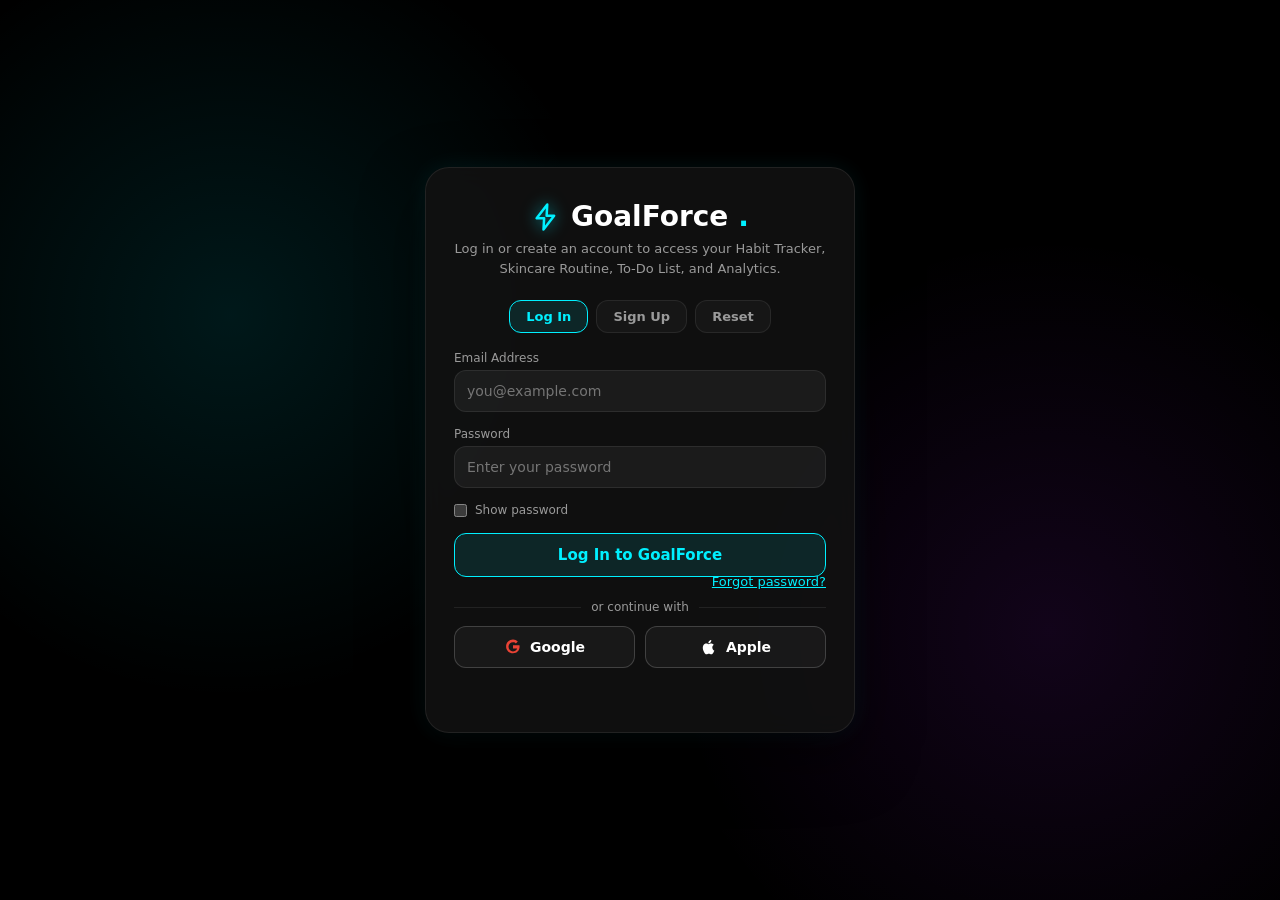
==== commit 2242faba: "Add files via upload" ====
--- a/index.html
+++ b/index.html
@@ -1054,6 +1054,7 @@
             .skin-grid { grid-template-columns: 1fr; }
         }
     </style>
+    <link rel="stylesheet" href="features.css">
 </head>
 <body class="auth-locked">
     <noscript><div style="padding:40px;text-align:center;font-family:system-ui,sans-serif;">GoalForce needs JavaScript. Please turn it on in your browser settings.</div></noscript>
@@ -1102,6 +1103,14 @@
 
             <button type="button" class="btn-primary" id="gateSubmitBtn" style="width: 100%; padding: 12px; font-size: 15px;" onclick="submitGateAuth()">Log In to GoalForce</button>
 
+            <div style="text-align: right; margin: -6px 0 10px;"><a href="#" id="gateForgotLink" style="color: var(--neon-cyan); font-size: 13px;" onclick="setGateMode('forgot'); return false;">Forgot password?</a></div>
+            <div id="gateSocial" class="fx-gate-social">
+                <div class="fx-gate-or"><span>or continue with</span></div>
+                <div class="fx-gate-btns">
+                    <button type="button" class="fx-oauth" onclick="fxOAuth('google')"><svg viewBox="0 0 24 24" width="18" height="18"><path fill="#EA4335" d="M12 10.2v3.9h5.5c-.2 1.3-1.6 3.8-5.5 3.8-3.3 0-6-2.7-6-6.1s2.7-6.1 6-6.1c1.9 0 3.1.8 3.8 1.5l2.6-2.5C16.7 2.9 14.6 2 12 2 6.9 2 2.8 6.1 2.8 11.2S6.9 20.4 12 20.4c5.3 0 8.8-3.7 8.8-9 0-.6-.1-1.1-.2-1.6H12z"/></svg>Google</button>
+                    <button type="button" class="fx-oauth" onclick="fxOAuth('apple')"><svg viewBox="0 0 24 24" width="18" height="18" fill="currentColor"><path d="M16.4 12.6c0-2.3 1.9-3.4 2-3.5-1.1-1.6-2.8-1.8-3.4-1.8-1.4-.1-2.8.9-3.5.9-.7 0-1.9-.8-3.1-.8-1.6 0-3.1.9-3.9 2.4-1.7 2.9-.4 7.2 1.2 9.6.8 1.2 1.7 2.5 3 2.4 1.2 0 1.7-.8 3.1-.8s1.8.8 3.1.8c1.3 0 2.1-1.2 2.9-2.3.9-1.3 1.3-2.6 1.3-2.7 0 0-2.7-1-2.7-4.2zM14.1 5.6c.7-.8 1.1-2 1-3.1-1 0-2.2.7-2.9 1.5-.6.7-1.2 1.9-1 3 1.1.1 2.2-.6 2.9-1.4z"/></svg>Apple</button>
+                </div>
+            </div>
             <div id="gateMsg" class="setting-desc" style="margin-top: 12px; min-height: 20px; text-align: center; font-weight: 500;" aria-live="polite"></div>
         </div>
     </div>
@@ -1305,6 +1314,7 @@
                         <span style="font-size: 12px; color: var(--text-muted);">Scroll right to see all days. Tap today or yesterday to toggle.</span>
                     </div>
                     <div style="display: flex; gap: 12px; align-items: center; font-size: 11px; color: var(--text-muted); flex-wrap: wrap;">
+                        <button class="btn-primary" style="padding: 6px 12px; font-size: 12px; display: inline-flex; align-items: center; gap: 6px;" onclick="FX.downloadTracker()" title="Download this month's tracker as an image"><svg class="icon" viewBox="0 0 24 24" style="width:14px;height:14px;"><path d="M21 15v4a2 2 0 0 1-2 2H5a2 2 0 0 1-2-2v-4"/><polyline points="7 10 12 15 17 10"/><line x1="12" y1="15" x2="12" y2="3"/></svg>Download</button>
                         <span style="display: inline-flex; align-items: center; gap: 5px;"><span style="width: 12px; height: 12px; border-radius: 4px; background: rgba(0, 255, 136, 0.25); border: 1px solid var(--neon-green); display: inline-block;"></span>Done</span>
                         <span style="display: inline-flex; align-items: center; gap: 5px;"><span style="width: 12px; height: 12px; border-radius: 4px; background: rgba(255, 51, 102, 0.22); border: 1px solid var(--neon-red); display: inline-block;"></span>Missed</span>
                         <span style="display: inline-flex; align-items: center; gap: 5px;"><span style="width: 12px; height: 12px; border-radius: 4px; border: 2px solid var(--neon-purple); display: inline-block;"></span>Today</span>
@@ -1320,7 +1330,9 @@
         <div id="page-habits" class="page-section">
             <header class="top-header">
                 <h1>My Habits</h1>
+                <button class="btn-primary" onclick="fxOpenTemplates()">Habit Templates</button>
             </header>
+            <div id="fxEnergyNote"></div>
             <div class="workspace" style="grid-template-columns: 1fr;">
                 <section class="panel">
                     <div class="panel-header">
@@ -1726,6 +1738,10 @@
             <div class="input-group">
                 <label>Times per day (e.g. 8 for 8 glasses of water)</label>
                 <input type="number" id="habitTargetInput" min="1" max="99" value="1">
+            </div>
+            <div class="input-group">
+                <label>Effort (Energy Mode uses this)</label>
+                <select id="habitEffortInput"><option value="easy">Easy - fine even on low energy</option><option value="normal" selected>Normal</option><option value="hard">Hard - needs high energy</option></select>
             </div>
             <div class="input-group">
                 <label>Colour</label>
@@ -2500,7 +2516,7 @@
         function renderPrefsPanels() {
             if (!$('prefsPanel')) return;
             const rest = WEEKDAY_ORDER.map(d => `<button type="button" class="weekday-btn ${appState.restDays.includes(d) ? 'selected' : ''}" onclick="toggleRestDay(${d})">${WEEKDAY_NAMES[d]}</button>`).join('');
-            const secs = [['stats', 'Top stat cards'], ['water', 'Water card'], ['skincare', 'Skincare & Daily To-Do'], ['overview', 'Daily Overview'], ['tasks', "Today's Tasks"], ['tracker', 'Monthly Tracker'], ['statistics', 'Statistics graph'], ['weekly', 'Weekly Performance'], ['monthly', 'Monthly Performance']];
+            const secs = [['smart', 'Smart Today (missions & energy)'], ['stats', 'Top stat cards'], ['water', 'Water card'], ['skincare', 'Skincare & Daily To-Do'], ['overview', 'Daily Overview'], ['tasks', "Today's Tasks"], ['tracker', 'Monthly Tracker'], ['statistics', 'Statistics graph'], ['weekly', 'Weekly Performance'], ['monthly', 'Monthly Performance']];
             const sw = (checked, fn) => `<label class="switch"><input type="checkbox" ${checked ? 'checked' : ''} onchange="${fn}"><span class="switch-slider"></span></label>`;
             const line = (title, desc, ctl) => `<div class="setting-line" style="margin-bottom: 14px;"><div><div class="setting-title">${title}</div><div class="setting-desc">${desc}</div></div>${ctl}</div>`;
             const usual = habitTimes().reduce((a, x) => a.concat(x.all), []);
@@ -2691,6 +2707,7 @@
                 h.history = obj(h.history);
                 Object.keys(h.history).forEach(k => { if (!date(k)) delete h.history[k]; else h.history[k] = h.history[k] === true; });
                 h.completed = !!h.history[getTodayStr()];
+                h.effort = ['easy', 'normal', 'hard'].includes(h.effort) ? h.effort : 'normal';
                 h.target = Math.min(100, Math.max(1, Math.floor(Number(h.target) || 1)));
                 h.days = Array.isArray(h.days) ? [...new Set(h.days.map(Number).filter(n => Number.isInteger(n) && n >= 0 && n <= 6))] : [];
                 h.counts = obj(h.counts);
@@ -2960,7 +2977,8 @@
             { id: 'cyber',  name: 'Cyber',  level: 7,  bg: '#000000', card: 'rgba(10,10,10,0.85)', a: '#39ff14', b: '#ff00e5' },
             { id: 'gold',   name: 'Gold',   level: 8,  bg: '#0f0b02', card: 'rgba(36,28,6,0.85)',  a: '#facc15', b: '#f59e0b' },
             { id: 'aurora', name: 'Aurora', level: 9,  bg: '#03131a', card: 'rgba(8,34,40,0.85)',  a: '#2dd4bf', b: '#a78bfa' },
-            { id: 'legend', name: 'Legend', level: 10, bg: '#120405', card: 'rgba(40,10,12,0.85)', a: '#ef4444', b: '#facc15' }
+            { id: 'legend', name: 'Legend', level: 10, bg: '#120405', card: 'rgba(40,10,12,0.85)', a: '#ef4444', b: '#facc15' },
+            { id: 'vintage', name: 'Vintage', level: 11, bg: '#590907', card: 'rgba(32,3,3,0.78)', a: '#E8D2B5', b: '#A5A79B' }
         ];
         THEMES.forEach(t => { if (t.bg) t.sw = [t.bg, t.a]; });
 
@@ -3193,6 +3211,7 @@
                 const days = habit.days && habit.days.length ? WEEKDAY_ORDER.filter(d => habit.days.includes(d)).map(d => WEEKDAY_NAMES[d]).join(' ') : '';
                 const row = document.createElement('div');
                 row.className = `habit-row ${habit.completed ? 'completed' : ''}`;
+                row.dataset.effort = habit.effort || 'normal';
                 if (!sched) row.style.opacity = '0.5';
                 if (habit.color) row.style.borderLeft = `3px solid ${habit.color}`;
                 row.innerHTML = `
@@ -3909,7 +3928,7 @@
             const t = item.task;
             const done = t.done[item.date] === true;
             return `
-                <div class="habit-row ${done ? 'completed' : ''}">
+                <div class="habit-row ${done ? 'completed' : ''}" data-prio="${t.prio || 2}">
                     <div class="custom-checkbox ${done ? 'checked' : ''}" onclick="toggleTask('${t.id}', '${item.date}')">${done ? '✓' : ''}</div>
                     <div class="habit-info">
                         <h3>${escapeHtml(t.title)}</h3>
@@ -4241,6 +4260,7 @@
             const days = h && h.days && h.days.length ? h.days : [0, 1, 2, 3, 4, 5, 6];
             document.querySelectorAll('#habitDays .weekday-btn').forEach(b => b.classList.toggle('selected', days.includes(Number(b.dataset.day))));
             document.getElementById('habitTargetInput').value = h && h.target ? h.target : 1;
+            document.getElementById('habitEffortInput').value = (h && h.effort) || 'normal';
             document.querySelectorAll('#habitColors .color-dot').forEach(c => c.classList.toggle('selected', !!h && h.color === c.dataset.c));
         }
         function pickHabitColor(el) {
@@ -4270,13 +4290,14 @@
             const days = sel.length === 7 || sel.length === 0 ? [] : sel;
             const target = Math.max(1, Math.min(99, parseInt(document.getElementById('habitTargetInput').value, 10) || 1));
             const cd = document.querySelector('#habitColors .color-dot.selected'), color = cd ? cd.dataset.c : '';
+            const effort = ['easy', 'normal', 'hard'].includes(document.getElementById('habitEffortInput').value) ? document.getElementById('habitEffortInput').value : 'normal';
 
             if (id) {
                 const habit = appState.habits.find(h => h.id === id);
-                Object.assign(habit, { name, days, target, color });
+                Object.assign(habit, { name, days, target, color, effort });
                 showToast("Habit updated!");
             } else {
-                appState.habits.push({ id: Date.now().toString(), name, xp: HABIT_XP, completed: false, history: {}, days, target, color, counts: {} });
+                appState.habits.push({ id: Date.now().toString(), name, xp: HABIT_XP, completed: false, history: {}, days, target, color, counts: {}, effort });
                 showToast("New habit created!");
             }
 
@@ -4386,6 +4407,9 @@
 html[data-ui="gold"]{--r:10px;--rs:8px;--rb:8px;--sf:Georgia,serif;--ls:.03em;--sh:0 0 0 1px rgba(250,204,21,.35),0 10px 30px rgba(0,0,0,.4);--card-bg:linear-gradient(180deg,rgba(250,204,21,.13),rgba(36,28,6,.9));--sw:250px}
 html[data-ui="aurora"]{--r:28px;--rs:18px;--rb:16px;--sf:"Segoe UI",system-ui,sans-serif;--sw:84px;--sbm:14px;--sbr:34px;--glass-blur:blur(28px) saturate(1.6);--sh:0 8px 40px rgba(167,139,250,.2);--card-bg:linear-gradient(135deg,rgba(45,212,191,.16),rgba(167,139,250,.14))}
 html[data-ui="legend"]{--r:0px;--rs:0px;--rb:0px;--rcb:3px;--bw:2px;--sf:"Arial Black",Impact,sans-serif;--tt:uppercase;--ls:.1em;--sw:230px;--glass-blur:none}
+
+html[data-ui="vintage"]{--r:18px;--rs:12px;--rb:12px;--rcb:10px;--bw:1px;--sf:"Palatino Linotype",Palatino,"Book Antiqua",Georgia,serif;--ls:.015em;--sh:0 10px 30px rgba(0,0,0,.35),inset 0 0 0 1px rgba(232,210,181,.10);--card-bg:linear-gradient(160deg,rgba(232,210,181,.08),rgba(32,3,3,.86));--glass-blur:blur(10px);--tint:232,210,181;--text-main:#F4E8D6;--text-muted:#C2B5A0;--neon-green:#A5A79B;--neon-yellow:#E8D2B5;--neon-red:#F28B76}
+html[data-ui="vintage"] body{background-image:radial-gradient(circle at 12% 18%,rgba(232,210,181,.10),transparent 30%),radial-gradient(circle at 88% 82%,rgba(165,167,155,.10),transparent 32%)}
 
 html[data-ui] *{font-family:var(--sf)}
 html[data-ui] :is(.panel,.stat-card,.calendar-section,.user-profile){border-radius:var(--r);border-width:var(--bw);background:var(--card-bg,var(--bg-card));box-shadow:var(--sh)}
@@ -4517,7 +4541,7 @@
     dark: 'Deep black focus', light: 'Clean and bright', ocean: 'Calm deep blue',
     forest: 'Organic nature', sunset: 'Warm evening glow', royal: 'Elegant purple',
     rose: 'Soft and romantic', cyber: 'Neon terminal style', gold: 'Rich golden shine',
-    aurora: 'Glassy northern lights', legend: 'Bold and fierce'
+    aurora: 'Glassy northern lights', legend: 'Bold and fierce', vintage: 'Warm burgundy, cream and sage'
   };
   const BASE = {
     dark:  { bg: '#000000', a: '#00f0ff', b: '#b026ff' },
@@ -4924,7 +4948,7 @@
     try { const u = await cloudFetch('/auth/v1/user', { token: tok.access_token }); tok.user = { id: u.id, email: u.email }; }
     catch (e) { return notify({ type: 'error', title: 'Link problem', message: e.message }); }
     if (p.get('type') === 'recovery') { cloud.recovery = tok; $('recoveryModal').classList.add('show'); return; }
-    cloudSetSession(tok); notify({ type: 'success', title: 'Email confirmed', message: 'You are logged in.' });
+    cloudSetSession(tok); notify({ type: 'success', title: p.get('provider_token') ? 'Signed in' : 'Email confirmed', message: 'You are logged in.' });
 }
 
 // ---------- account panel ----------
@@ -5876,6 +5900,7 @@
 });
 </script>
 
+<script src="features.js"></script>
 <script src="native.js"></script>
 </body>
 </html>
--- a/features.css
+++ b/features.css
@@ -0,0 +1,162 @@
+/* GoalForce - new feature styles (Smart features, Reports, Focus, Goals, Social, Templates, Pattern lock) */
+
+/* ---------- login gate: Google / Apple ---------- */
+.fx-gate-social { margin: 4px 0 6px; }
+.fx-gate-or { display: flex; align-items: center; gap: 10px; color: var(--text-muted); font-size: 12px; margin: 6px 0 12px; }
+.fx-gate-or::before, .fx-gate-or::after { content: ""; flex: 1; height: 1px; background: var(--border-color); }
+.fx-gate-btns { display: flex; gap: 10px; }
+.fx-oauth { flex: 1; display: inline-flex; align-items: center; justify-content: center; gap: 8px; padding: 11px 10px; border-radius: 12px; border: 1px solid rgba(var(--tint), 0.18); background: rgba(var(--tint), 0.04); color: var(--text-main); font: inherit; font-size: 14px; font-weight: 600; cursor: pointer; }
+.fx-oauth:hover { border-color: var(--neon-cyan); }
+
+/* ---------- shared bits ---------- */
+.fx-grid { display: grid; grid-template-columns: repeat(auto-fit, minmax(150px, 1fr)); gap: 12px; margin-bottom: 18px; }
+.fx-tile { background: rgba(var(--tint), 0.04); border: 1px solid var(--border-color); border-radius: 14px; padding: 14px; }
+.fx-tile .k { font-size: 12px; color: var(--text-muted); margin-bottom: 4px; }
+.fx-tile .v { font-size: 24px; font-weight: 700; }
+.fx-tile .d { font-size: 11px; margin-top: 3px; color: var(--text-muted); }
+.fx-up { color: var(--neon-green); } .fx-down { color: var(--neon-red); }
+.fx-bar { height: 8px; border-radius: 6px; background: rgba(var(--tint), 0.1); overflow: hidden; }
+.fx-bar > i { display: block; height: 100%; width: 0; background: var(--neon-cyan); border-radius: 6px; transition: width .4s; }
+.fx-bar.green > i { background: var(--neon-green); }
+.fx-row { display: flex; align-items: center; gap: 12px; padding: 12px; border: 1px solid var(--border-color); border-radius: 14px; margin-bottom: 8px; background: rgba(var(--tint), 0.03); }
+.fx-row .grow { flex: 1; min-width: 0; }
+.fx-row .t { font-size: 14px; font-weight: 600; word-break: break-word; }
+.fx-row .s { font-size: 12px; color: var(--text-muted); margin-top: 2px; }
+.fx-chk { width: 24px; height: 24px; border-radius: 50%; border: 2px solid var(--text-muted); flex-shrink: 0; display: grid; place-items: center; font-size: 13px; color: transparent; }
+.fx-chk.on { background: var(--neon-green); border-color: var(--neon-green); color: #000; }
+.fx-xp { font-size: 12px; font-weight: 700; color: var(--neon-yellow); white-space: nowrap; }
+.fx-muted { color: var(--text-muted); font-size: 13px; }
+.fx-h3 { font-size: 15px; font-weight: 700; margin: 4px 0 10px; }
+.fx-sec { margin-bottom: 26px; }
+.fx-chips { display: flex; gap: 8px; flex-wrap: wrap; }
+.fx-chips .quick-chip.on { border-color: var(--neon-cyan); color: var(--neon-cyan); background: color-mix(in srgb, var(--neon-cyan) 8%, transparent); }
+.fx-form { display: grid; grid-template-columns: repeat(auto-fit, minmax(170px, 1fr)); gap: 12px; align-items: end; margin-bottom: 14px; }
+.fx-form .input-group { margin: 0; }
+.fx-note { font-size: 12px; color: var(--text-muted); line-height: 1.6; margin-top: 8px; }
+.fx-empty { text-align: center; color: var(--text-muted); font-size: 13px; padding: 22px 6px; }
+
+/* ---------- Smart Today panel ---------- */
+.fx-smart { border: 1px solid color-mix(in srgb, var(--neon-cyan) 25%, transparent); }
+.fx-energy { display: flex; align-items: center; gap: 10px; flex-wrap: wrap; margin-bottom: 14px; }
+.fx-energy .lbl { font-size: 13px; color: var(--text-muted); margin-right: 4px; }
+.fx-energy button { border: 1px solid var(--border-color); background: rgba(var(--tint), 0.04); color: var(--text-main); padding: 7px 14px; border-radius: 20px; font: inherit; font-size: 13px; cursor: pointer; display: inline-flex; align-items: center; gap: 7px; }
+.fx-energy button .dot { width: 9px; height: 9px; border-radius: 50%; background: currentColor; }
+.fx-energy button.on { border-color: var(--neon-cyan); color: var(--neon-cyan); background: color-mix(in srgb, var(--neon-cyan) 10%, transparent); }
+.fx-energy button[data-e="1"] .dot { color: var(--neon-red); } .fx-energy button[data-e="3"] .dot { color: var(--neon-yellow); } .fx-energy button[data-e="5"] .dot { color: var(--neon-green); }
+.fx-comeback { display: flex; gap: 12px; padding: 14px; border-radius: 14px; margin-bottom: 14px; background: color-mix(in srgb, var(--neon-purple) 10%, transparent); border: 1px solid color-mix(in srgb, var(--neon-purple) 40%, transparent); }
+.fx-comeback b { display: block; margin-bottom: 3px; }
+.fx-comeback.done { background: color-mix(in srgb, var(--neon-green) 8%, transparent); border-color: color-mix(in srgb, var(--neon-green) 35%, transparent); }
+.fx-realxp { display: flex; justify-content: space-between; align-items: center; gap: 10px; flex-wrap: wrap; margin-top: 12px; padding-top: 12px; border-top: 1px dashed var(--border-color); font-size: 13px; }
+.fx-realxp b { color: var(--neon-yellow); }
+
+/* ---------- Energy Mode filtering ---------- */
+html[data-energy="1"]:not(.fx-showall) #habitList .habit-row[data-effort="hard"],
+html[data-energy="1"]:not(.fx-showall) #homeTasks .habit-row[data-prio="2"],
+html[data-energy="1"]:not(.fx-showall) #homeTasks .habit-row[data-prio="3"] { display: none; }
+html[data-energy="1"]:not(.fx-showall) #habitList .habit-row[data-effort="normal"] { opacity: .6; }
+html[data-energy="3"]:not(.fx-showall) #habitList .habit-row[data-effort="hard"] { opacity: .6; }
+html[data-energy="5"] #habitList .habit-row[data-effort="hard"] { box-shadow: 0 0 0 1px color-mix(in srgb, var(--neon-green) 35%, transparent); }
+.fx-energy-note { display: flex; justify-content: space-between; align-items: center; gap: 10px; flex-wrap: wrap; padding: 10px 14px; border-radius: 12px; border: 1px solid var(--border-color); background: rgba(var(--tint), .04); font-size: 13px; margin-bottom: 14px; color: var(--text-muted); }
+.fx-energy-note .quick-chip { margin: 0; }
+
+/* ---------- Reports ---------- */
+.fx-bars { display: flex; align-items: flex-end; gap: 8px; height: 120px; margin: 6px 0 4px; }
+.fx-bars .c { flex: 1; display: flex; flex-direction: column; align-items: center; justify-content: flex-end; height: 100%; gap: 5px; font-size: 11px; color: var(--text-muted); }
+.fx-bars .c i { display: block; width: 100%; max-width: 34px; border-radius: 6px 6px 2px 2px; background: var(--neon-cyan); min-height: 3px; }
+.fx-heat { display: grid; grid-template-columns: repeat(7, 1fr); gap: 5px; max-width: 360px; }
+.fx-heat span { aspect-ratio: 1; border-radius: 6px; background: rgba(var(--tint), .07); display: grid; place-items: center; font-size: 10px; color: var(--text-muted); }
+.fx-heat span.h1 { background: color-mix(in srgb, var(--neon-green) 22%, transparent); color: var(--text-main); } .fx-heat span.h2 { background: color-mix(in srgb, var(--neon-green) 45%, transparent); color: var(--text-main); }
+.fx-heat span.h3 { background: color-mix(in srgb, var(--neon-green) 70%, transparent); color: #000; } .fx-heat span.h4 { background: var(--neon-green); color: #000; }
+.fx-heat span.today { outline: 2px solid var(--neon-purple); }
+.fx-heat-head { display: grid; grid-template-columns: repeat(7, 1fr); gap: 5px; max-width: 360px; font-size: 10px; color: var(--text-muted); text-align: center; margin-bottom: 5px; }
+.fx-insight { display: flex; gap: 12px; padding: 14px; border: 1px solid var(--border-color); border-radius: 14px; margin-bottom: 10px; background: rgba(var(--tint), .03); }
+.fx-insight .ic { width: 34px; height: 34px; flex-shrink: 0; border-radius: 10px; display: grid; place-items: center; background: color-mix(in srgb, var(--neon-cyan) 12%, transparent); color: var(--neon-cyan); font-weight: 800; }
+.fx-insight.warn .ic { background: color-mix(in srgb, var(--neon-yellow) 14%, transparent); color: var(--neon-yellow); } .fx-insight.good .ic { background: color-mix(in srgb, var(--neon-green) 12%, transparent); color: var(--neon-green); }
+.fx-insight .t { font-weight: 700; font-size: 14px; margin-bottom: 2px; } .fx-insight .s { font-size: 13px; color: var(--text-muted); line-height: 1.5; }
+
+/* ---------- Focus Mode ---------- */
+#fxFocus { position: fixed; inset: 0; z-index: 4800; background: var(--bg-base); display: none; flex-direction: column; align-items: center; justify-content: center; gap: 18px; padding: 24px; text-align: center; }
+#fxFocus.show { display: flex; }
+.fx-focus-ring { position: relative; width: 240px; height: 240px; }
+.fx-focus-ring svg { width: 240px; height: 240px; transform: rotate(-90deg); }
+.fx-focus-ring circle { fill: none; stroke-width: 10; }
+.fx-focus-ring .bg { stroke: rgba(var(--tint), .1); } .fx-focus-ring .fg { stroke: var(--neon-cyan); stroke-linecap: round; stroke-dasharray: 691; stroke-dashoffset: 0; transition: stroke-dashoffset .5s linear; }
+.fx-focus-time { position: absolute; inset: 0; display: grid; place-items: center; font-size: 50px; font-weight: 700; font-variant-numeric: tabular-nums; }
+html.fx-focusing .sidebar, html.fx-focusing .mobile-nav, html.fx-focusing .notify-stack, html.fx-focusing .more-sheet { display: none !important; }
+html.fx-focusing body { overflow: hidden; }
+.fx-quote { font-size: 13px; color: var(--text-muted); max-width: 320px; }
+
+/* ---------- Goals ---------- */
+.fx-goal.done { border-color: color-mix(in srgb, var(--neon-green) 40%, transparent); }
+.fx-goal .pct { font-weight: 700; font-size: 14px; }
+
+/* ---------- Social ---------- */
+.fx-card-wrap { display: flex; gap: 20px; flex-wrap: wrap; align-items: flex-start; }
+.fx-card-wrap canvas { width: 280px; max-width: 100%; border-radius: 18px; border: 1px solid var(--border-color); background: #0a0a14; }
+.fx-lb-row { display: flex; align-items: center; gap: 12px; padding: 10px 12px; border-radius: 12px; border: 1px solid var(--border-color); margin-bottom: 6px; }
+.fx-lb-row.me { border-color: var(--neon-cyan); background: color-mix(in srgb, var(--neon-cyan) 7%, transparent); }
+.fx-lb-row .rk { width: 28px; text-align: center; font-weight: 800; color: var(--neon-yellow); }
+.fx-lb-row .nm { flex: 1; min-width: 0; font-weight: 600; font-size: 14px; word-break: break-word; }
+.fx-lb-row .sc { font-weight: 700; color: var(--neon-cyan); white-space: nowrap; font-size: 14px; }
+.fx-post { padding: 12px; border: 1px solid var(--border-color); border-radius: 12px; margin-bottom: 8px; }
+.fx-post .h { display: flex; justify-content: space-between; gap: 8px; font-size: 12px; color: var(--text-muted); margin-bottom: 4px; }
+.fx-post .b { font-size: 14px; word-break: break-word; white-space: pre-wrap; }
+.fx-dots { display: flex; gap: 4px; flex-wrap: wrap; margin-top: 8px; }
+.fx-dots i { width: 14px; height: 14px; border-radius: 4px; background: rgba(var(--tint), .1); }
+.fx-dots i.ok { background: var(--neon-green); } .fx-dots i.miss { background: color-mix(in srgb, var(--neon-red) 35%, transparent); } .fx-dots i.now { outline: 2px solid var(--neon-purple); }
+
+/* ---------- Templates & onboarding ---------- */
+#fxTemplates .modal-content, #welcomeModal .modal-content { max-width: 520px; }
+.fx-pack { border: 1px solid var(--border-color); border-radius: 14px; padding: 12px 14px; margin-bottom: 10px; background: rgba(var(--tint), .03); }
+.fx-pack .hd { display: flex; justify-content: space-between; align-items: center; gap: 10px; cursor: pointer; }
+.fx-pack .hd b { font-size: 15px; } .fx-pack .hd span { font-size: 12px; color: var(--text-muted); }
+.fx-pack .items { display: none; margin-top: 10px; }
+.fx-pack.open .items { display: block; }
+.fx-pack label { display: flex; align-items: center; gap: 10px; padding: 6px 0; font-size: 14px; cursor: pointer; }
+.fx-pack label em { font-style: normal; font-size: 11px; color: var(--text-muted); margin-left: auto; }
+.fx-ob-dots { display: flex; justify-content: center; gap: 7px; margin: 16px 0 6px; }
+.fx-ob-dots i { width: 8px; height: 8px; border-radius: 50%; background: rgba(var(--tint), .2); }
+.fx-ob-dots i.on { background: var(--neon-cyan); width: 22px; border-radius: 6px; }
+.fx-ob-list { text-align: left; font-size: 14px; line-height: 1.9; color: var(--text-muted); margin: 12px 0; }
+.fx-ob-list b { color: var(--text-main); }
+
+/* ---------- Pattern lock ---------- */
+.fx-pad { position: relative; width: 210px; height: 210px; margin: 14px auto; touch-action: none; user-select: none; -webkit-user-select: none; }
+.fx-pad .n { position: absolute; width: 46px; height: 46px; margin: -23px 0 0 -23px; border-radius: 50%; border: 2px solid rgba(var(--tint), .25); display: grid; place-items: center; }
+.fx-pad .n::after { content: ""; width: 12px; height: 12px; border-radius: 50%; background: rgba(var(--tint), .45); }
+.fx-pad .n.on { border-color: var(--neon-cyan); } .fx-pad .n.on::after { background: var(--neon-cyan); }
+.fx-pad svg { position: absolute; inset: 0; width: 100%; height: 100%; pointer-events: none; }
+.fx-pad line, .fx-pad polyline { stroke: var(--neon-cyan); stroke-width: 4; stroke-linecap: round; fill: none; opacity: .8; }
+
+/* ---------- Simple UI mode ---------- */
+html.fx-simple [data-sec="statistics"], html.fx-simple [data-sec="weekly"], html.fx-simple [data-sec="monthly"],
+html.fx-simple [data-sec="tracker"], html.fx-simple [data-sec="skincare"], html.fx-simple .fx-adv, html.fx-simple .fx-adv-nav { display: none !important; }
+html.fx-simple *, html.fx-simple *::before, html.fx-simple *::after { animation: none !important; transition: none !important; }
+
+@media (max-width: 768px) {
+    .fx-grid { grid-template-columns: 1fr 1fr; gap: 10px; }
+    .fx-focus-ring, .fx-focus-ring svg { width: 210px; height: 210px; }
+    .fx-focus-time { font-size: 42px; }
+}
+html.fx-focusing #confirmModal { z-index: 4900 !important; }
+
+/* ---------- Profile ---------- */
+.fx-pf-head { display: flex; gap: 20px; align-items: center; flex-wrap: wrap; }
+.fx-pf-av { width: 120px; height: 120px; font-size: 48px; cursor: pointer; flex-shrink: 0; border: 3px solid var(--neon-cyan); }
+.user-profile .avatar { overflow: hidden; }
+@media (max-width: 768px) { .fx-pf-head { justify-content: center; text-align: center; } .fx-pf-head > div:last-child { text-align: center; } }
+[id^="fx-"][id$="-body"] > .panel { margin-bottom: 20px; }
+
+/* ---------- Community posts ---------- */
+.fx-post-img { display: block; width: 100%; max-width: 420px; max-height: 420px; object-fit: cover; border-radius: 12px; margin-top: 8px; border: 1px solid var(--border-color); }
+.fx-post-bar { display: flex; align-items: center; gap: 16px; margin-top: 10px; }
+.fx-like { background: transparent; border: 1px solid var(--border-color); color: var(--text-muted); border-radius: 20px; padding: 4px 12px; font: inherit; font-size: 13px; cursor: pointer; }
+.fx-like.on { color: var(--neon-red); border-color: var(--neon-red); }
+.fx-post-act { font-size: 12px; color: var(--text-muted); text-decoration: none; margin-left: auto; }
+.fx-photo-prev { display: flex; align-items: center; gap: 12px; margin-bottom: 12px; }
+.fx-photo-prev img { width: 90px; height: 90px; object-fit: cover; border-radius: 12px; border: 1px solid var(--border-color); }
+
+/* ---------- Friends ---------- */
+.fx-leader { display: inline-block; margin-left: 6px; padding: 1px 8px; border-radius: 10px; font-size: 10px; font-weight: 700; letter-spacing: .04em; text-transform: uppercase; background: color-mix(in srgb, var(--neon-yellow) 22%, transparent); color: var(--neon-yellow); vertical-align: middle; }
+.fx-lead-msg { font-size: 14px; font-weight: 600; padding: 10px 14px; border-radius: 12px; margin-bottom: 12px; background: color-mix(in srgb, var(--neon-cyan) 8%, transparent); border: 1px solid color-mix(in srgb, var(--neon-cyan) 30%, transparent); }
+.fx-badge { margin-left: auto; min-width: 18px; height: 18px; padding: 0 5px; border-radius: 9px; background: var(--neon-red); color: #fff; font-size: 11px; font-weight: 700; display: inline-grid; place-items: center; }
